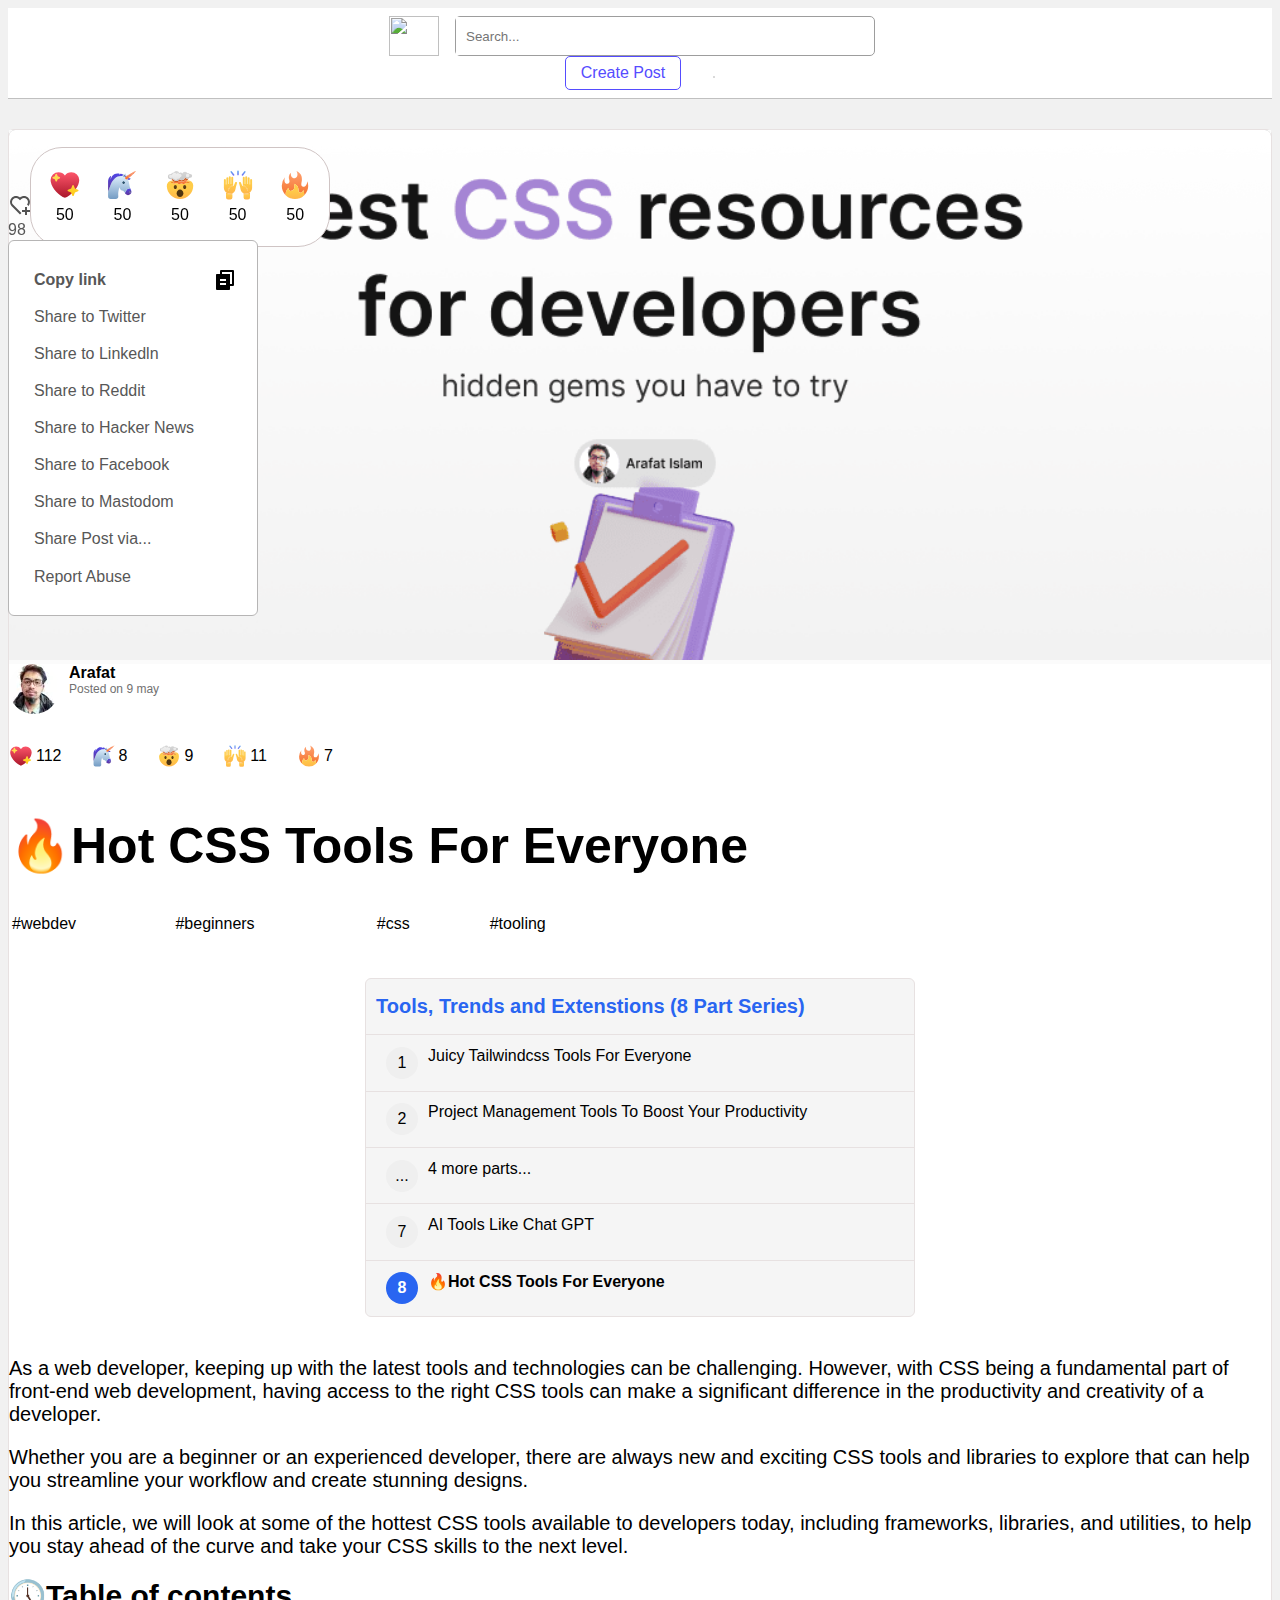
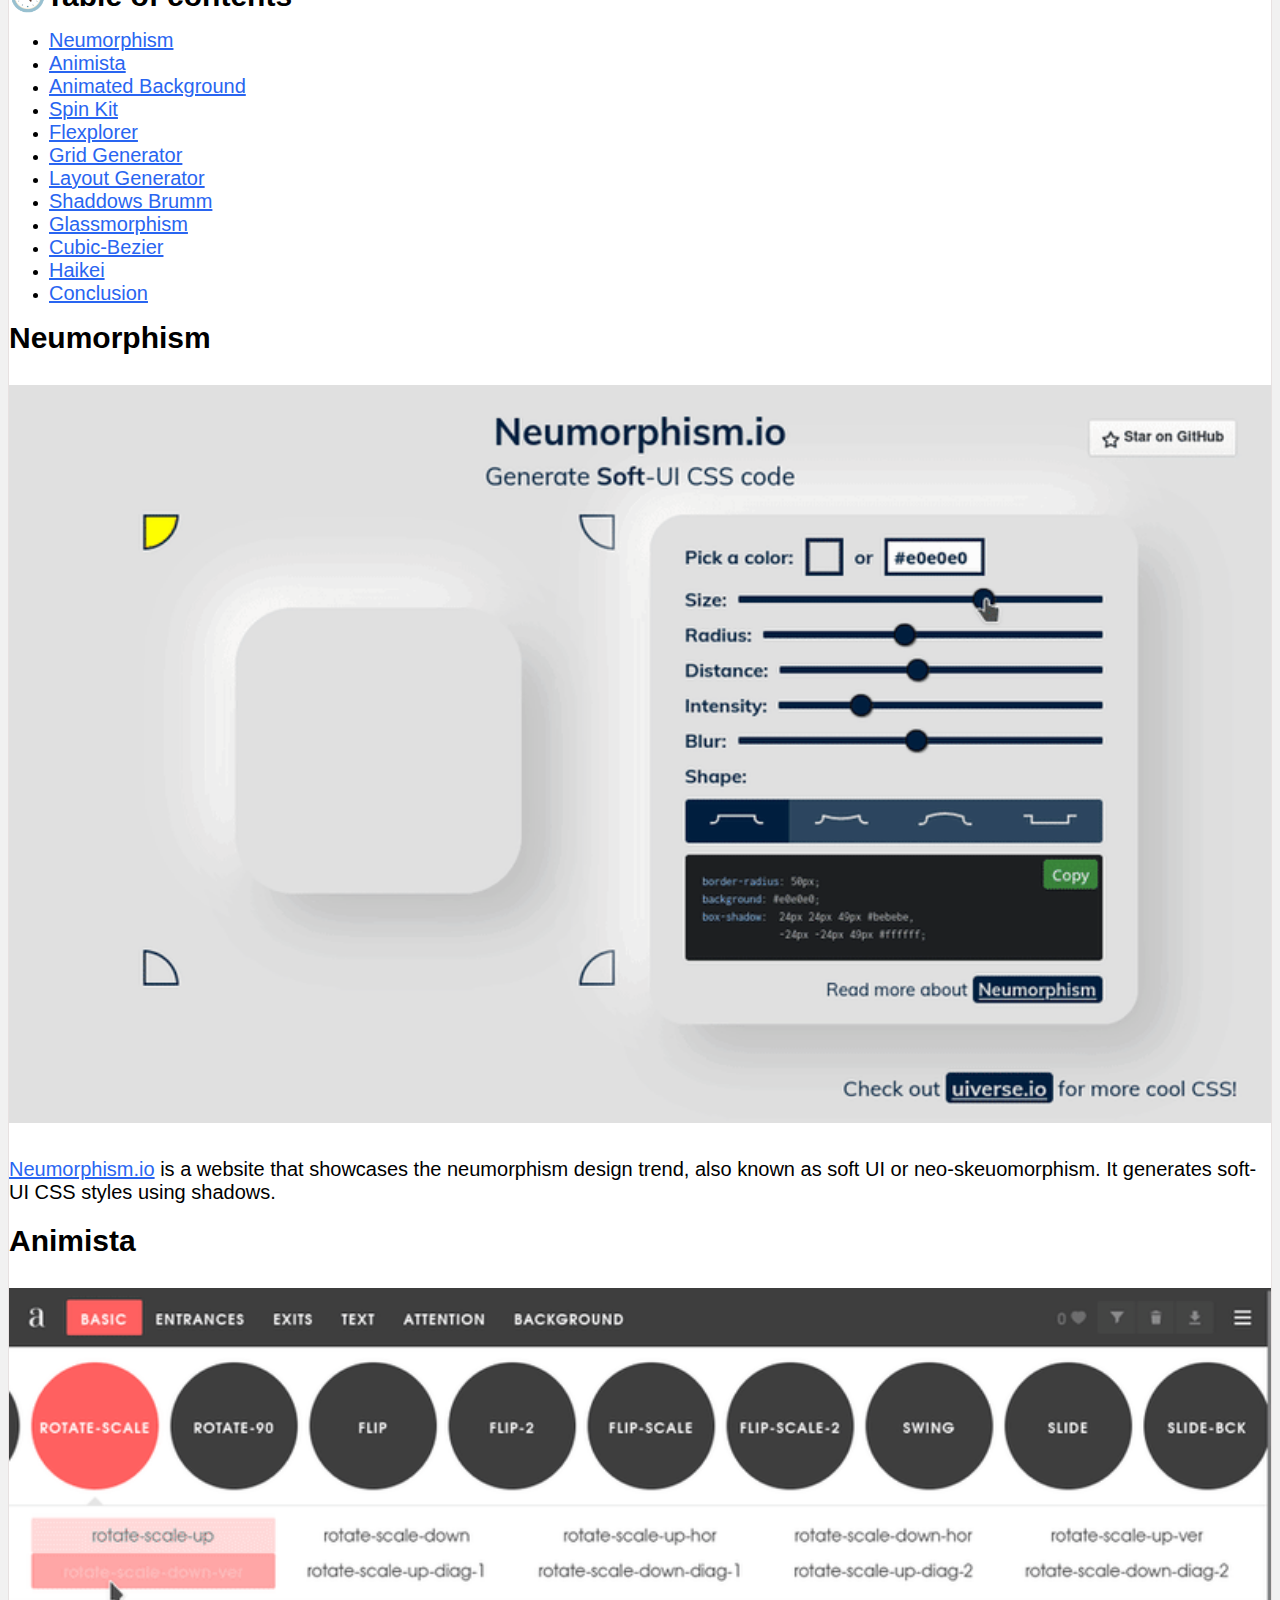
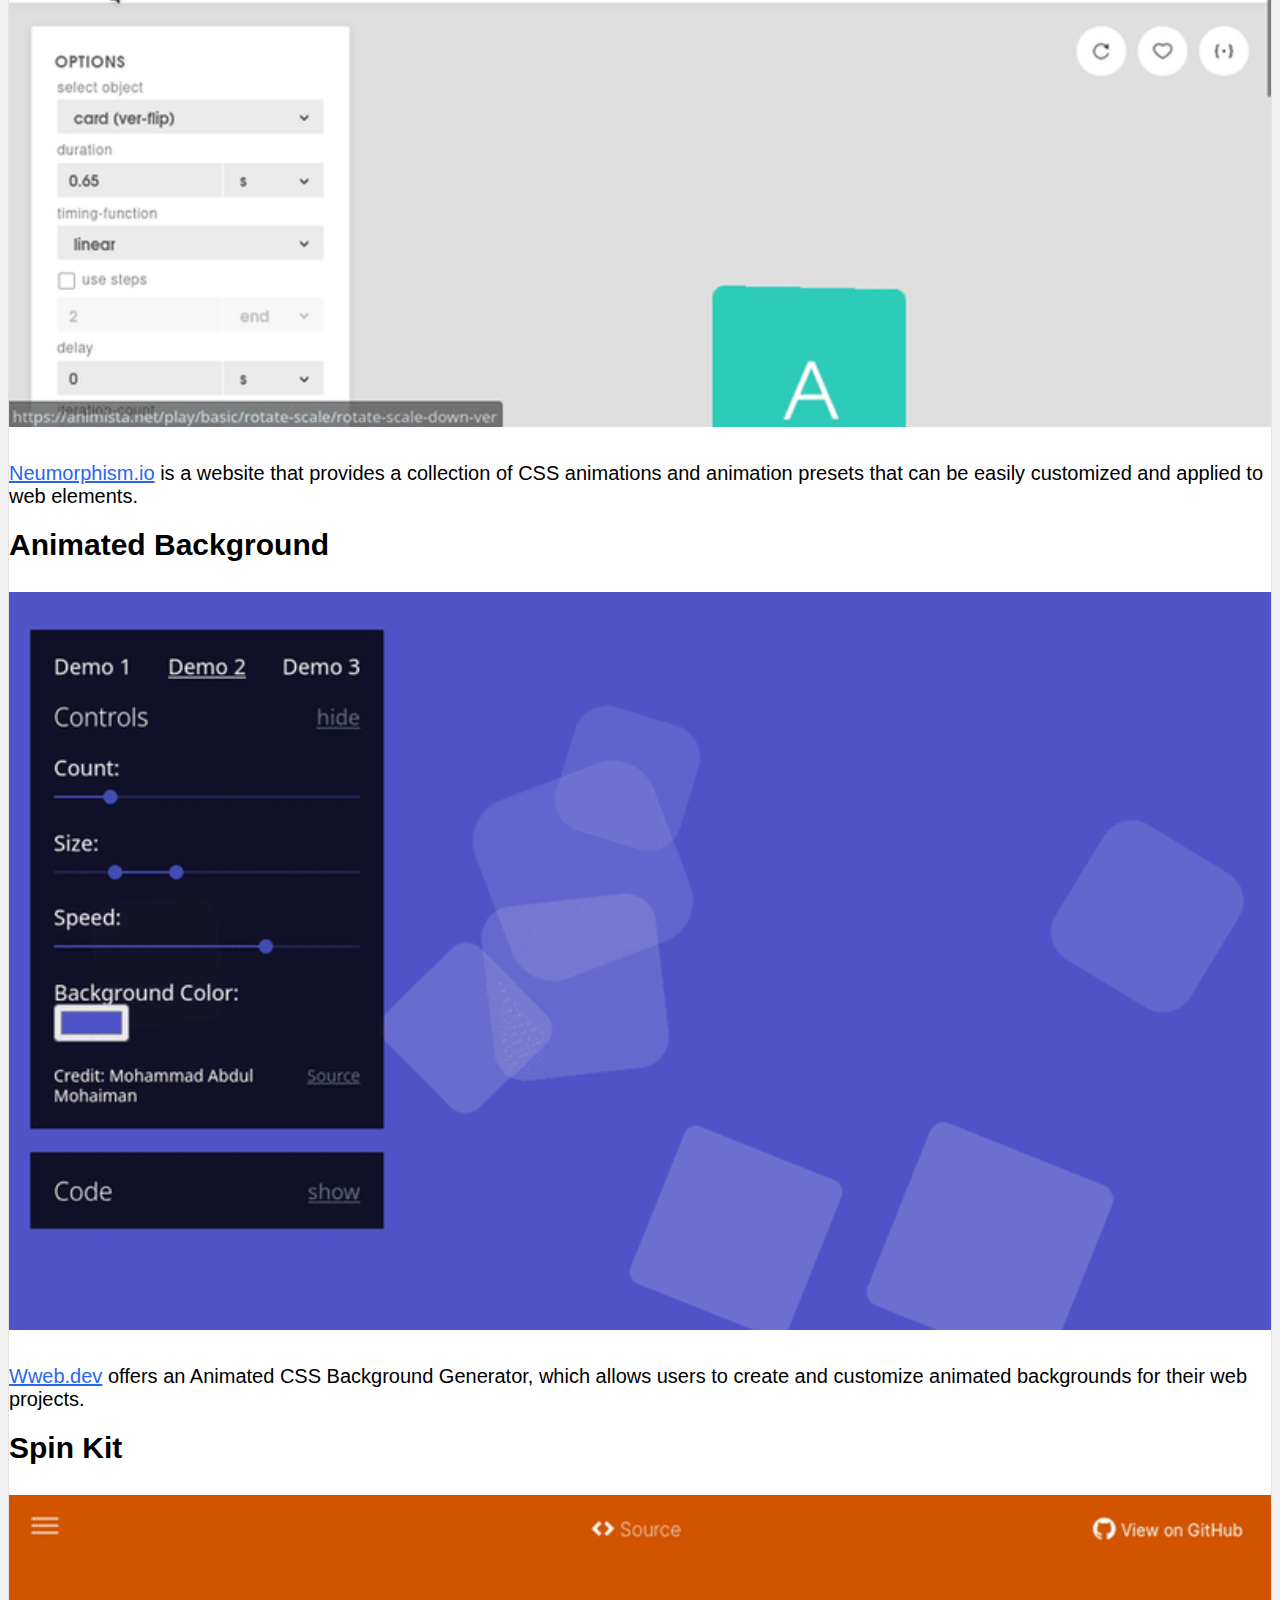
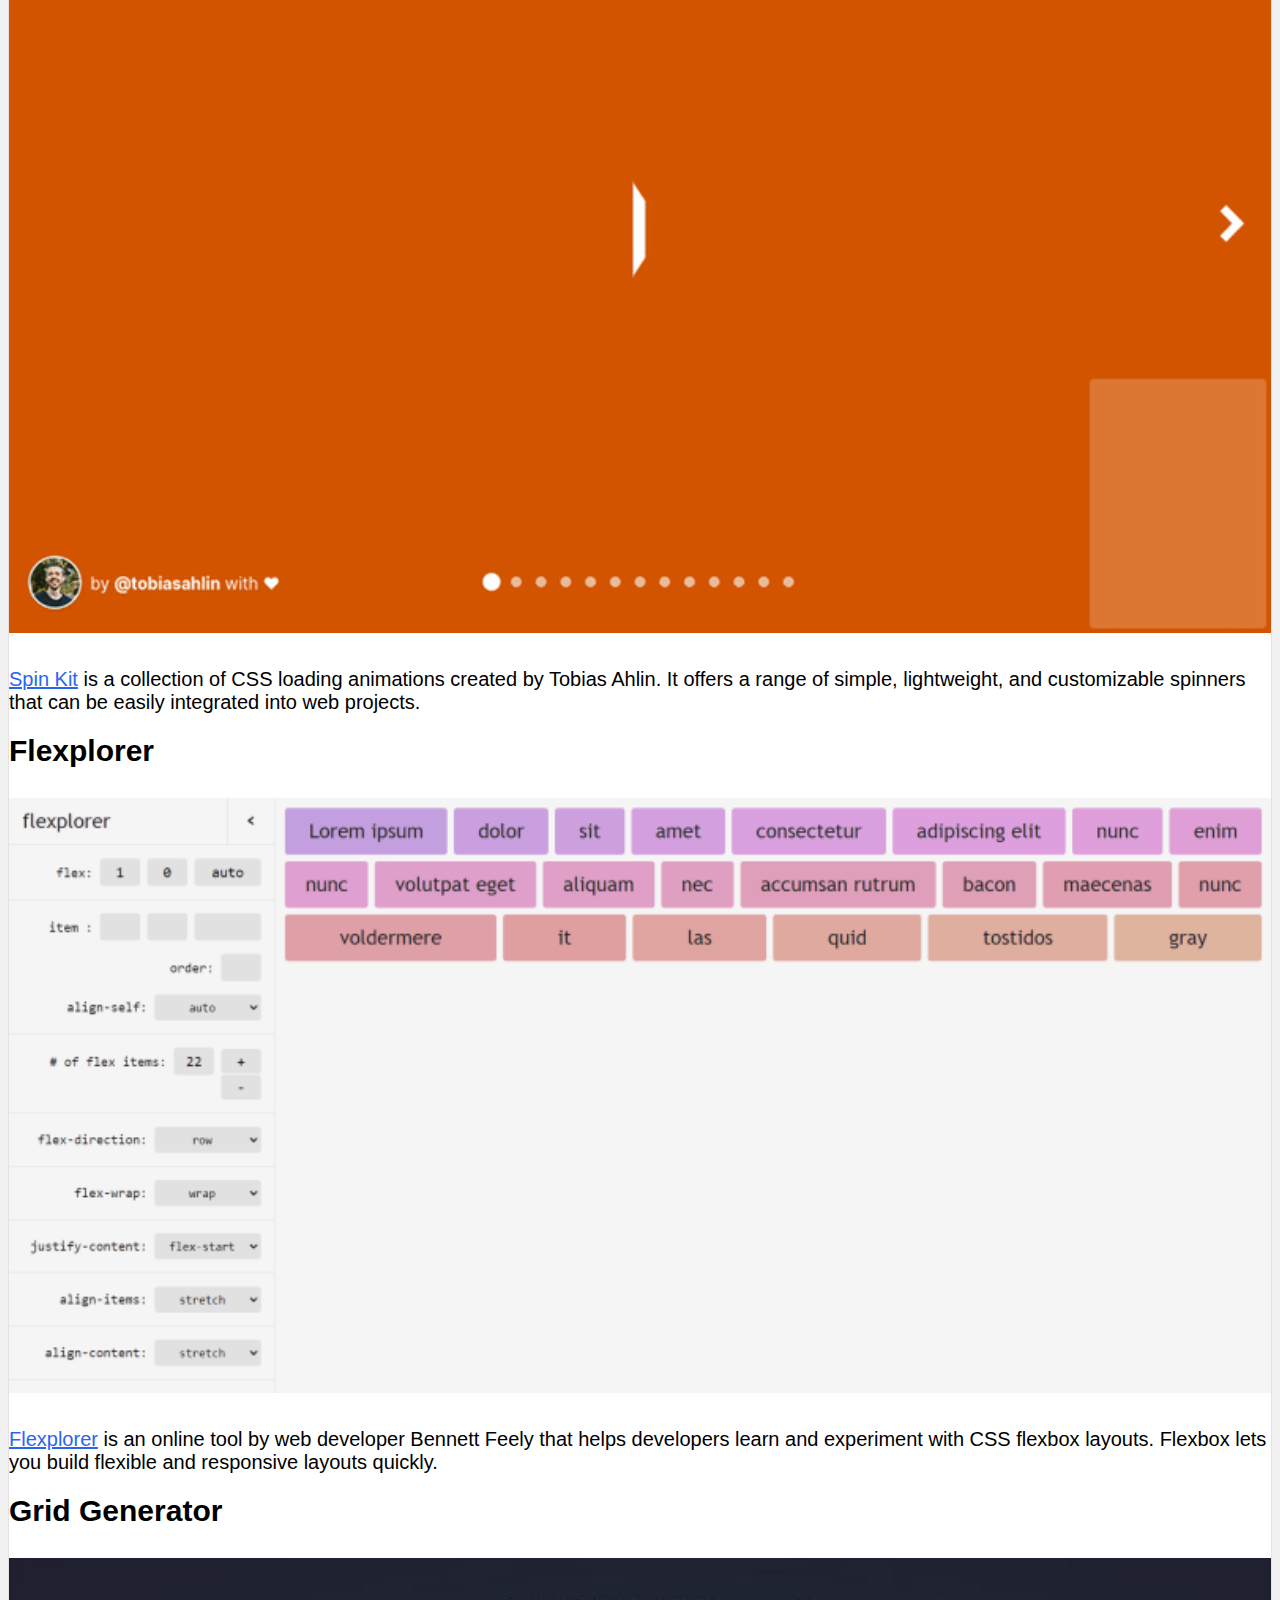
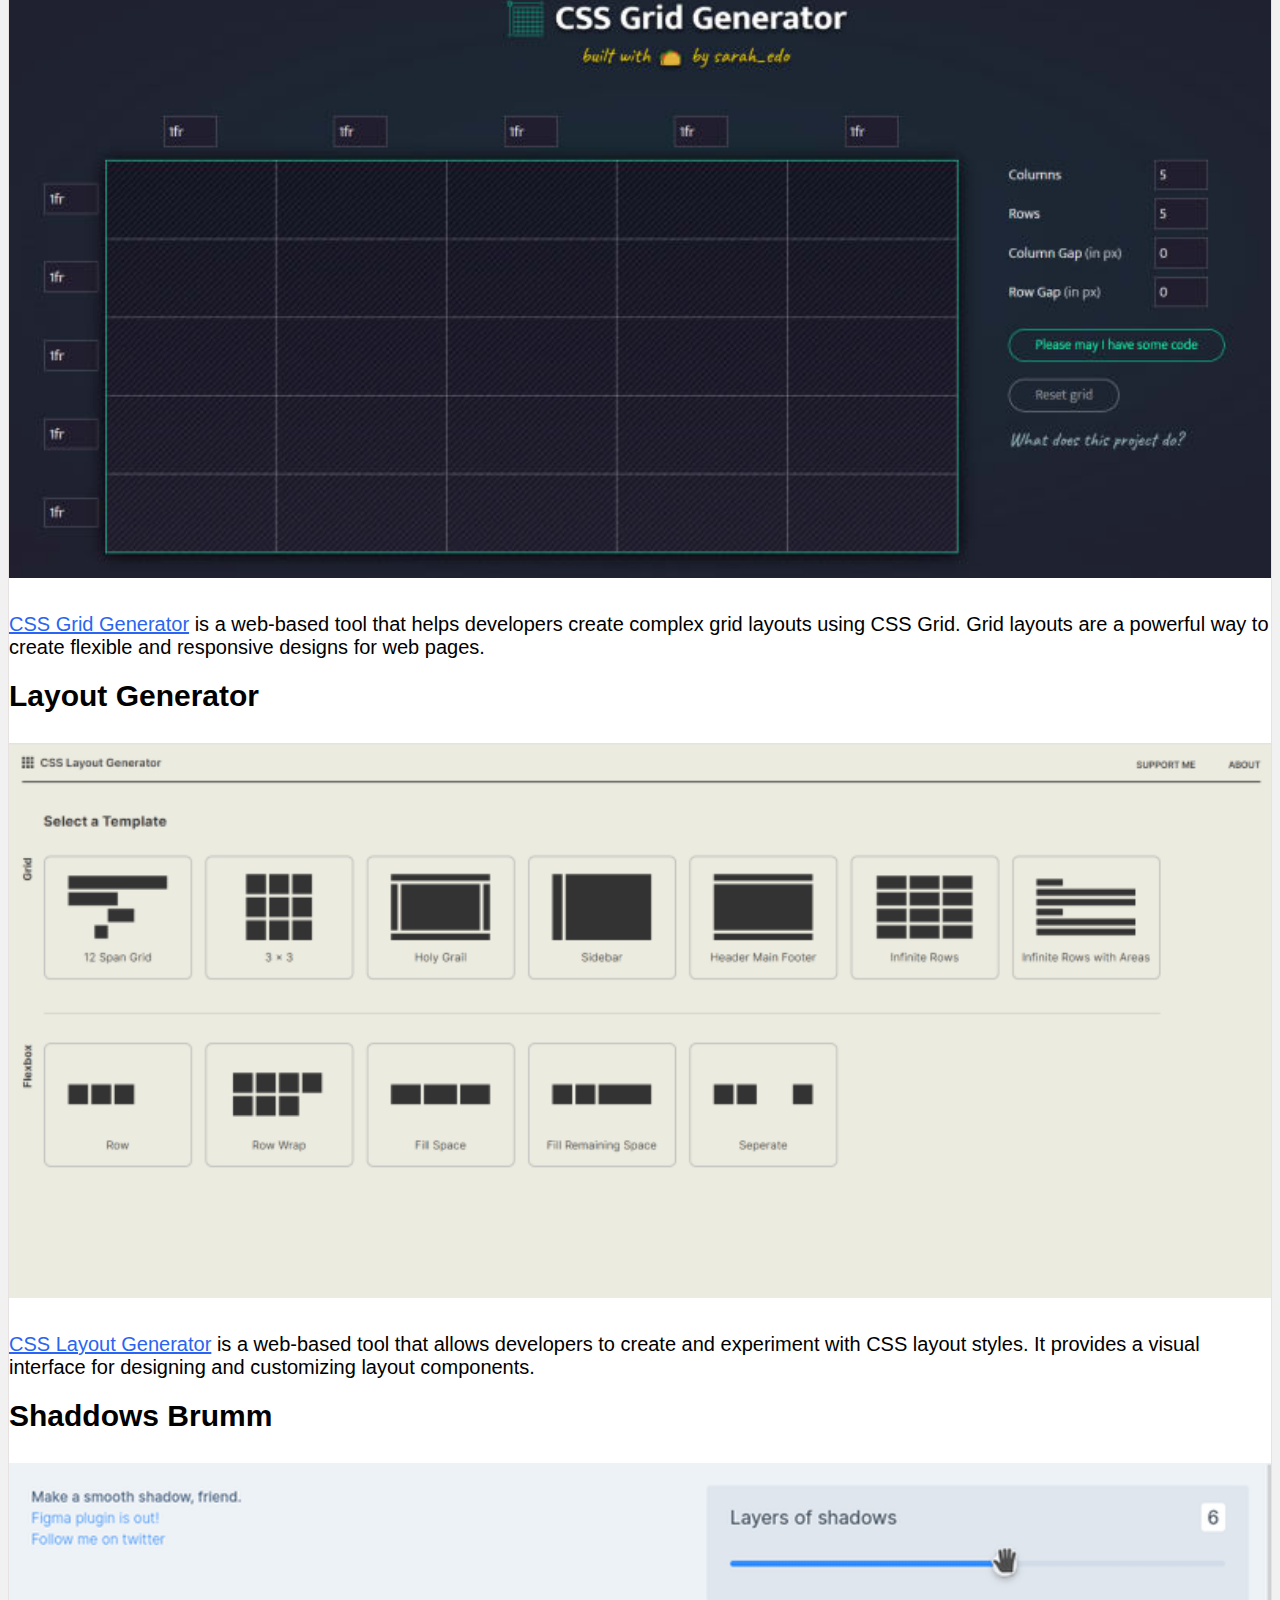
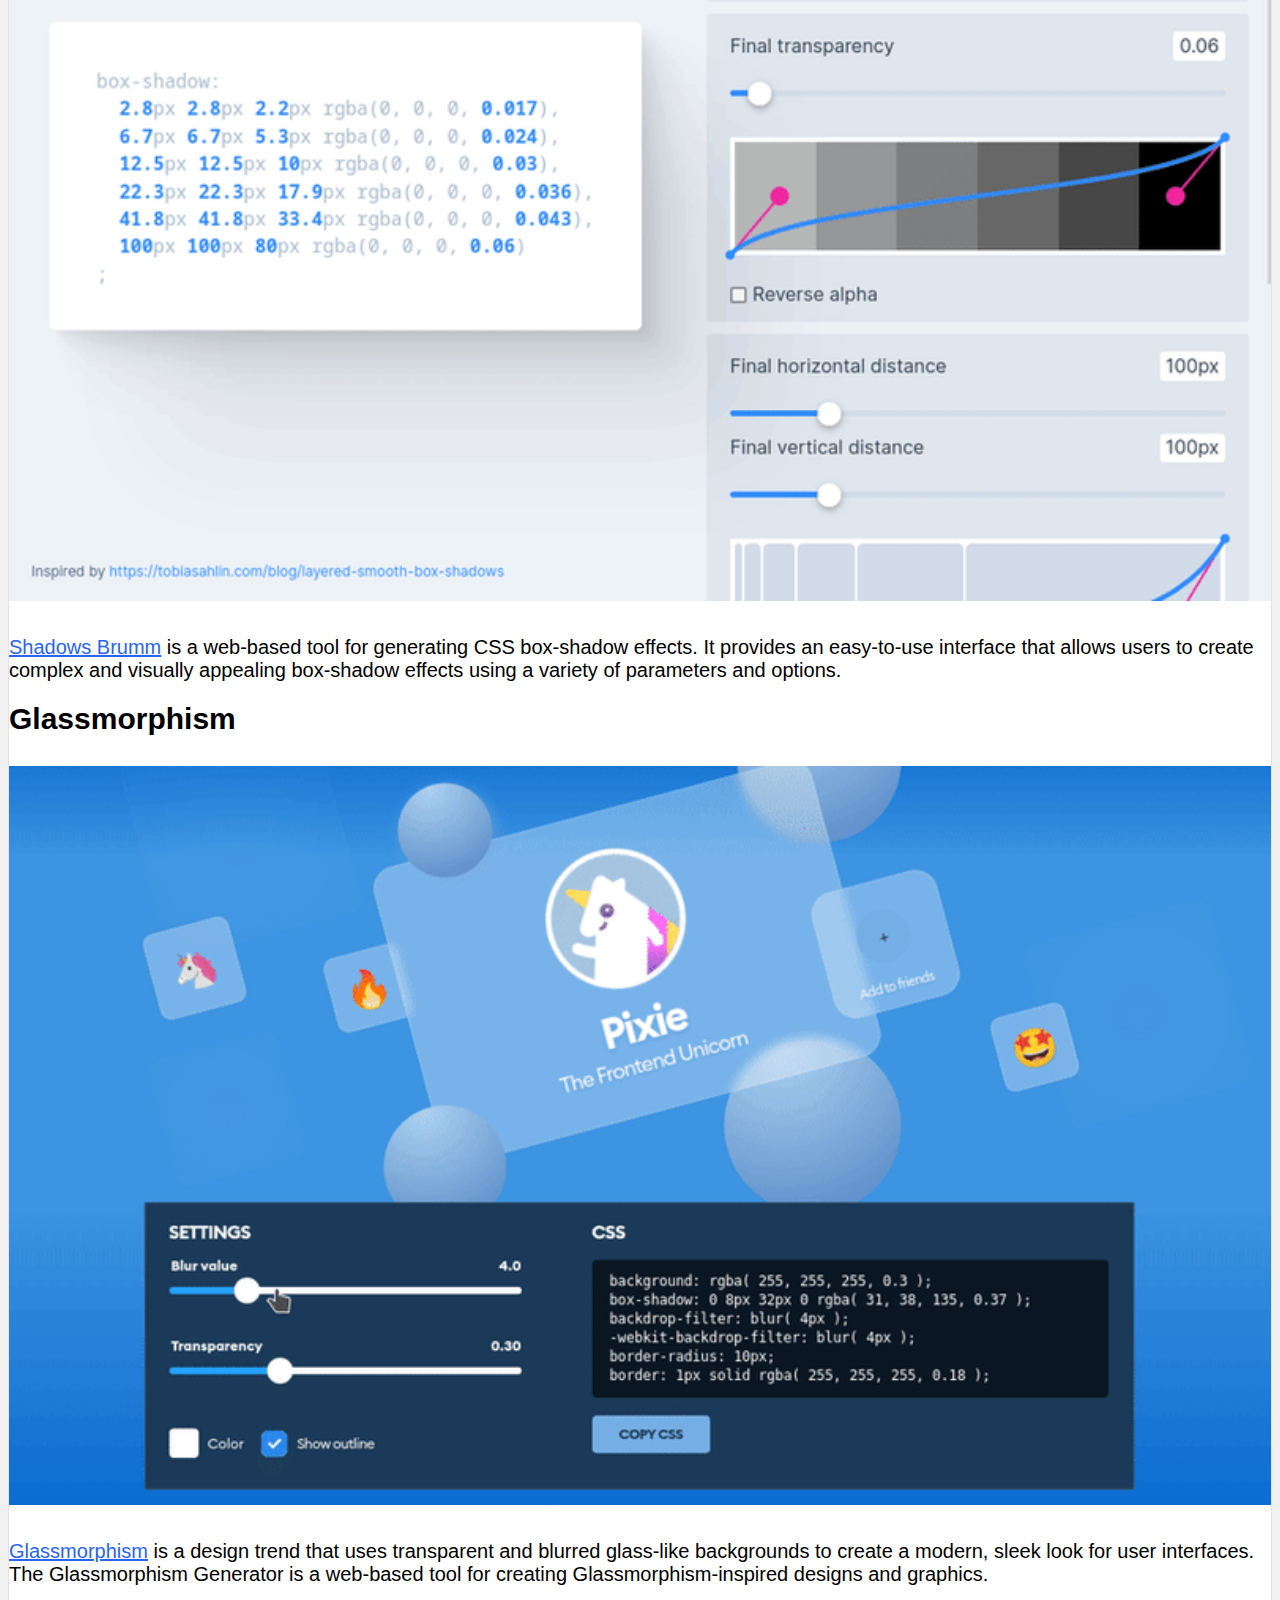
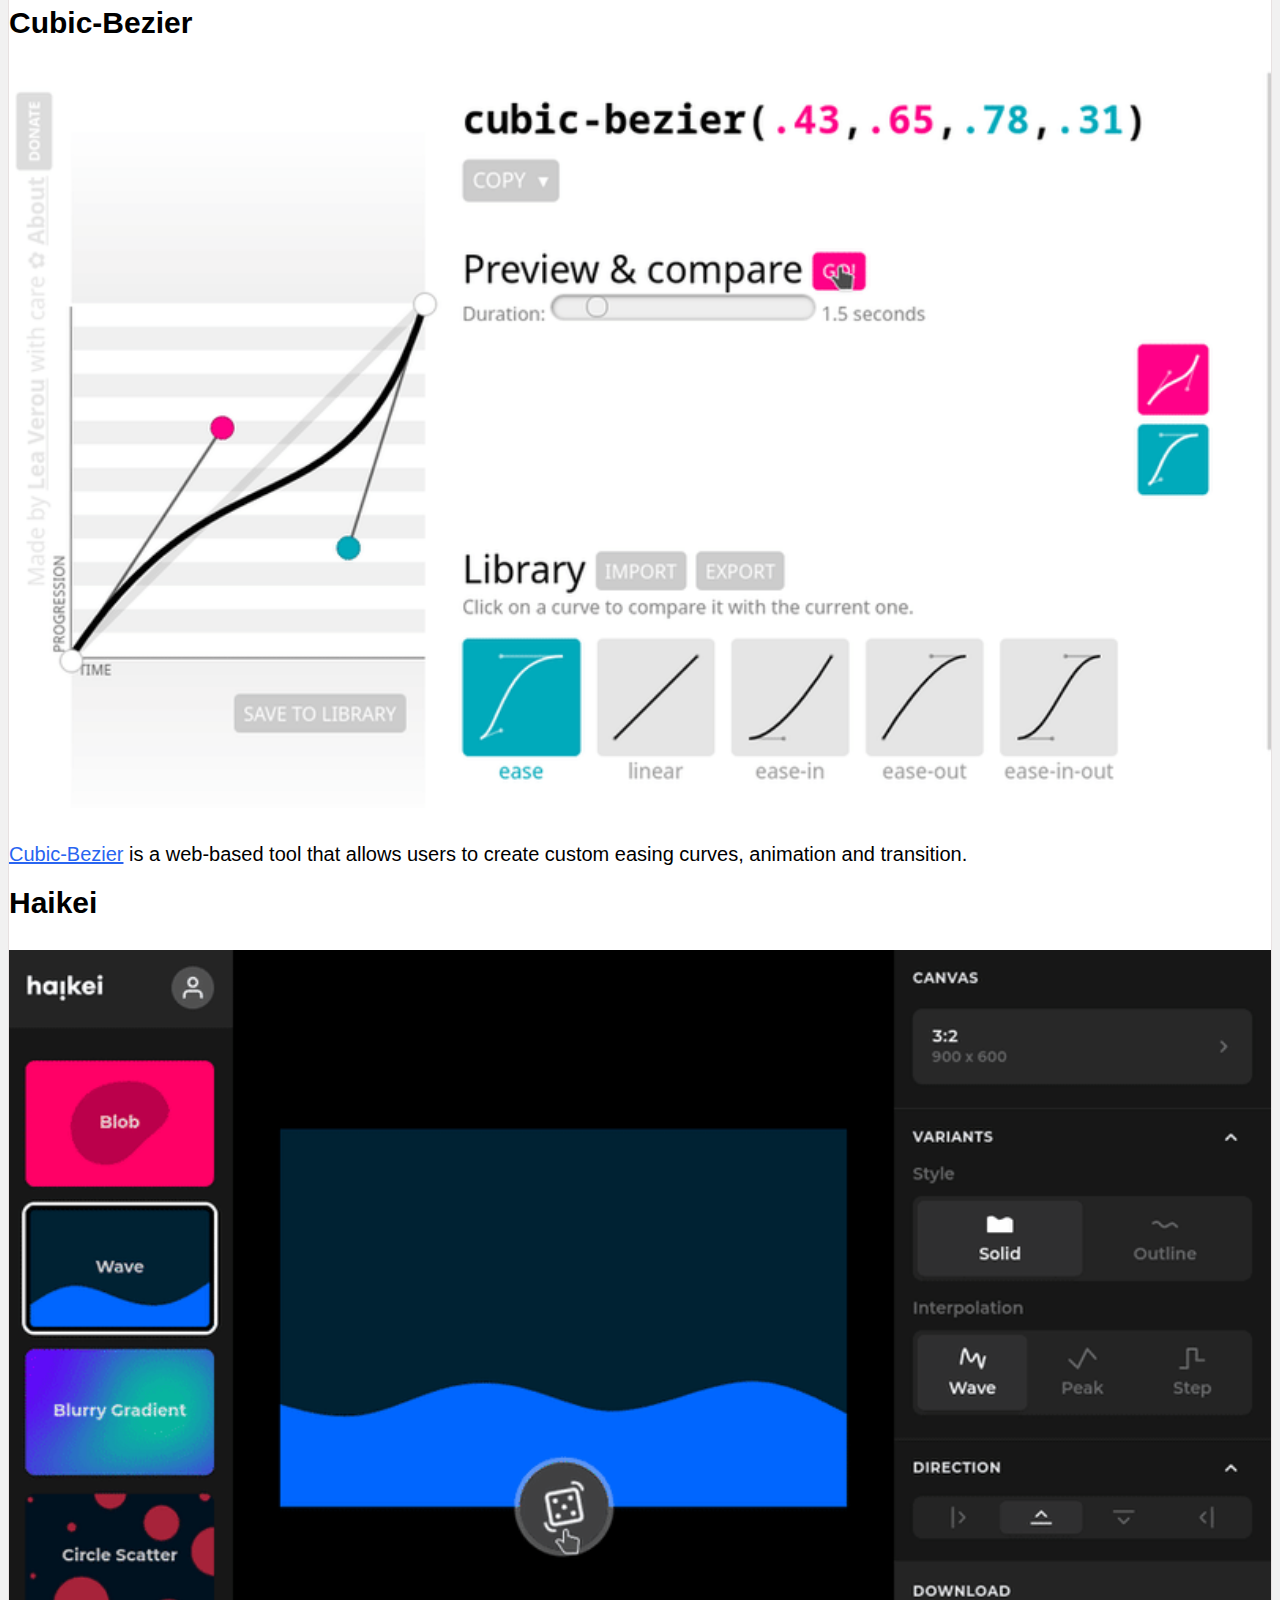
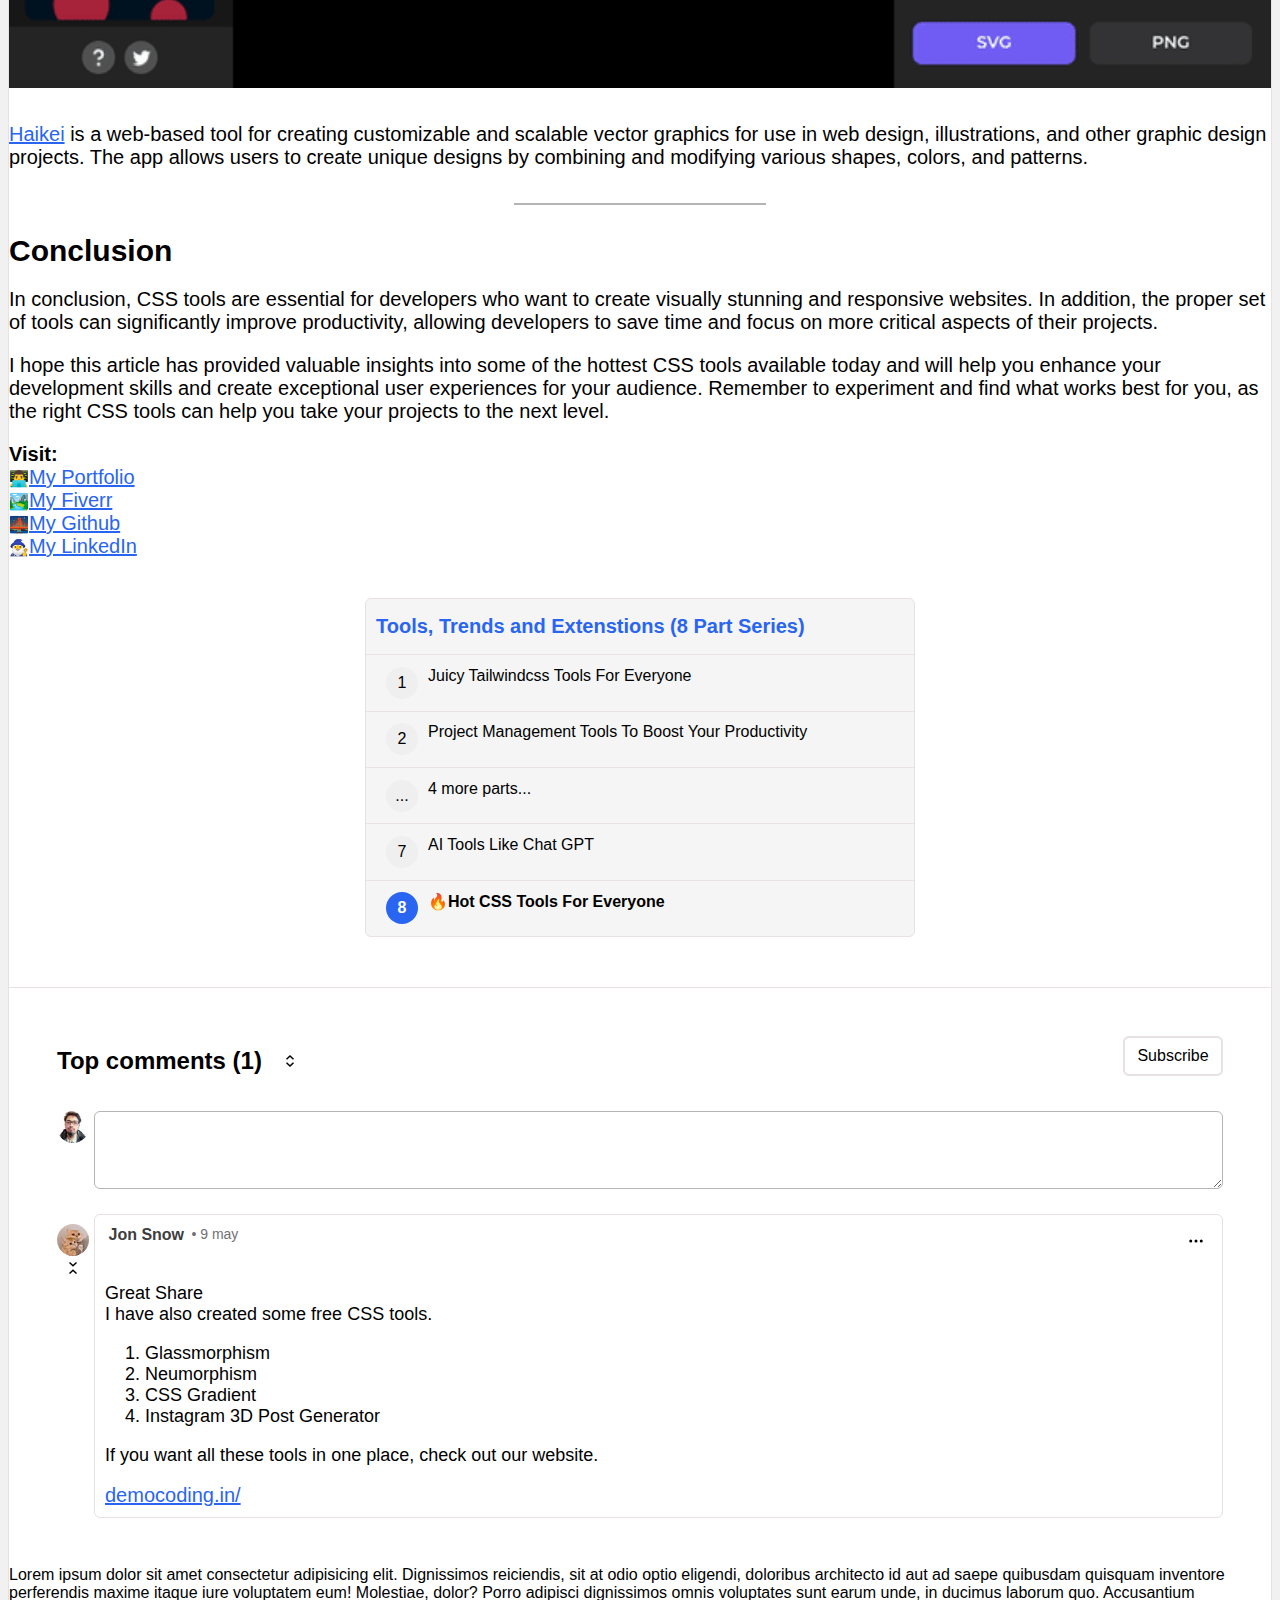
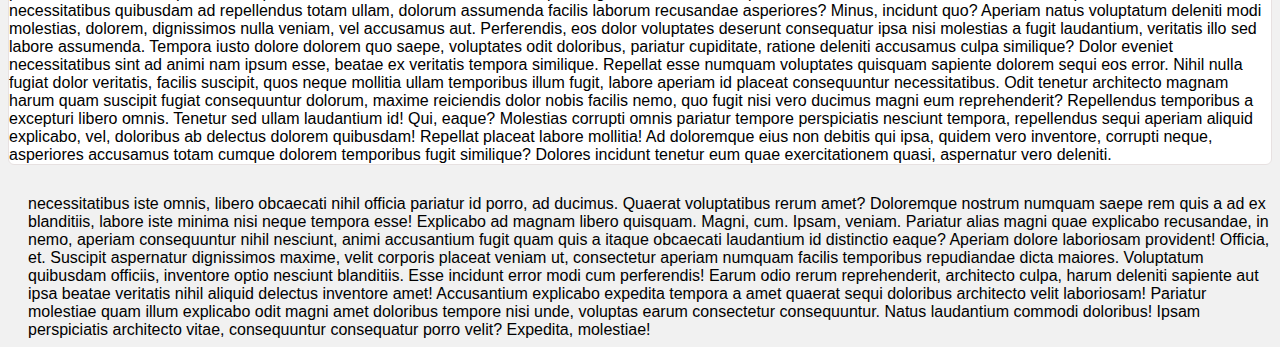
==== post.html @ 5f7a2ca7 "post.html finishing commments" ====
<!DOCTYPE html>
<html lang="en">
  <head>
    <meta charset="UTF-8" />
    <meta http-equiv="X-UA-Compatible" content="IE=edge" />
    <meta name="viewport" content="width=device-width, initial-scale=1.0" />
    <link
      href="https://cdn.jsdelivr.net/npm/bootstrap@5.3.0-alpha3/dist/css/bootstrap.min.css"
      rel="stylesheet"
      integrity="sha384-KK94CHFLLe+nY2dmCWGMq91rCGa5gtU4mk92HdvYe+M/SXH301p5ILy+dN9+nJOZ"
      crossorigin="anonymous"
    />
    <script
      src="https://cdn.jsdelivr.net/npm/bootstrap@5.3.0-alpha3/dist/js/bootstrap.bundle.min.js"
      integrity="sha384-ENjdO4Dr2bkBIFxQpeoTz1HIcje39Wm4jDKdf19U8gI4ddQ3GYNS7NTKfAdVQSZe"
      crossorigin="anonymous"
    ></script>
    <link rel="preconnect" href="https://fonts.googleapis.com" />
    <link rel="preconnect" href="https://fonts.gstatic.com" crossorigin />
    <link
      href="https://fonts.googleapis.com/css2?family=Fira+Sans:ital,wght@0,100;0,200;0,300;0,400;0,500;0,600;0,700;0,800;0,900;1,100;1,200;1,300;1,400;1,500;1,600;1,700;1,800;1,900&display=swap"
      rel="stylesheet"
    />
    <link rel="stylesheet" href="css/post.css" />
    <link rel="stylesheet" href="css/style.css" />
    <title>Document</title>
  </head>
  <body>
    <header class="header__container sticky-top">
      <nav class="header__container_nav container-xxl navbar">
        <div class="header__container_nav_search">
          <img
            class="header__container_nav_search_logo"
            src="https://dev-to-uploads.s3.amazonaws.com/uploads/logos/resized_logo_UQww2soKuUsjaOGNB38o.png"
            alt=""
          />
          <div class="header__container_nav_search_txt">
            <input
              class="header__container_nav_search_txt-input"
              type="text"
              placeholder="Search..."
            />
            <btn class="header__container_nav_search_txt-search" src="" alt=""
              ><i
                class="fa-sharp fa-regular fa-magnifying-glass search__desktop"
              ></i
            ></btn>
          </div>
        </div>
        <div class="header__container_nav_buttons">
          <a
            href=""
            class="header__container_nav_buttons-search link__search-mobile"
          >
            <i
              class="fa-sharp fa-regular fa-magnifying-glass search__mobile"
            ></i>
          </a>
          <a class="header__container_nav_buttons-create" href=""
            >Create Post</a
          >
          <a class="header__container_nav_buttons-bell" href="">
            <i class="fa-regular fa-bell"></i>
          </a>
          <a class="header__container_nav_buttons-user" href="">
            <img
              class="h_img"
              src="https://res.cloudinary.com/practicaldev/image/fetch/s--tWOd-1wA--/c_fill,f_auto,fl_progressive,h_90,q_auto,w_90/https://dev-to-uploads.s3.amazonaws.com/uploads/user/profile_image/1081152/a7d60e63-4604-4c7a-aa1b-3df6e55230dc.png"
              alt=""
            />
            <div class="userms"></div>
          </a>
        </div>
      </nav>
    </header>
    <div class="container-lg aside_left__container">
      <div class="row aside_left__container_row">
        <aside
          class="aside_left__container_row_aside-left col-12 col-sm-12 col-md-1 col-lg-1"
        >
          <div class="aside_left__container_row_aside-left_container">
            <div
              class="aside_left__container_row_aside-left_container_items reactions_hover"
              id="reaction_hover"
            >
              <span
                hidden
                class="aside_left__container_row_aside-left_container_items_tooltip"
                >Add reaction</span
              >
              <div
                hidden
                class="aside_left__container_row_aside-left_container_items_reactions"
              >
                <div class="reaction">
                  <span hidden class="reaction_tooltip">Like</span
                  ><img src="img/marin/reac_heart.svg" alt="" /><span>50</span>
                </div>
                <div class="reaction">
                  <span hidden class="reaction_tooltip">Unicorn</span
                  ><img src="img/marin/react_unicorn.svg" alt="" /><span
                    >50</span
                  >
                </div>
                <div class="reaction">
                  <span hidden class="reaction_tooltip">Exploding Head</span
                  ><img src="img/marin/react_explote.svg" alt="" /><span
                    >50</span
                  >
                </div>
                <div class="reaction">
                  <span hidden class="reaction_tooltip">Raised Hands</span
                  ><img src="img/marin/react_hands.svg" alt="" /><span>50</span>
                </div>
                <div class="reaction">
                  <span hidden class="reaction_tooltip">Fire</span
                  ><img src="img/marin/react_fire.svg" alt="" /><span>50</span>
                </div>
              </div>
              <a
                class="aside_left__container_row_aside-left_container_items_img"
                href=""
              >
                <svg
                  xmlns="http://www.w3.org/2000/svg"
                  width="24"
                  height="24"
                  viewBox="0 0 24 24"
                  fill="none"
                  role="img"
                  aria-hidden="true"
                  class="aside_left__container_row_aside-left_container_items_img_heart"
                >
                  <g clip-path="url(#clip0_988_3276)">
                    <path
                      d="M19 14V17H22V19H18.999L19 22H17L16.999 19H14V17H17V14H19ZM20.243 4.75698C22.505 7.02498 22.583 10.637 20.479 12.992L19.059 11.574C20.39 10.05 20.32 7.65998 18.827 6.16998C17.324 4.67098 14.907 4.60698 13.337 6.01698L12.002 7.21498L10.666 6.01798C9.09103 4.60598 6.67503 4.66798 5.17203 6.17198C3.68203 7.66198 3.60703 10.047 4.98003 11.623L13.412 20.069L12 21.485L3.52003 12.993C1.41603 10.637 1.49503 7.01898 3.75603 4.75698C6.02103 2.49298 9.64403 2.41698 12 4.52898C14.349 2.41998 17.979 2.48998 20.242 4.75698H20.243Z"
                      fill="#525252"
                    ></path>
                  </g>
                  <defs>
                    <clipPath id="clip0_988_3276">
                      <rect width="24" height="24" fill="white"></rect>
                    </clipPath>
                  </defs>
                </svg>
              </a>
              <a
                class="aside_left__container_row_aside-left_container_items_txt"
                href=""
                >98</a
              >
            </div>
            <div class="aside_left__container_row_aside-left_container_items">
              <span
                hidden
                class="aside_left__container_row_aside-left_container_items_tooltip"
                >Jump to comments</span
              >
              <a
                class="aside_left__container_row_aside-left_container_items_img"
                href=""
              >
                <svg
                  xmlns="http://www.w3.org/2000/svg"
                  width="24"
                  height="24"
                  viewBox="0 0 24 24"
                  role="img"
                  aria-hidden="true"
                  class="aside_left__container_row_aside-left_container_items_img_comment"
                >
                  <path
                    d="M10 3h4a8 8 0 010 16v3.5c-5-2-12-5-12-11.5a8 8 0 018-8zm2 14h2a6 6 0 000-12h-4a6 6 0 00-6 6c0 3.61 2.462 5.966 8 8.48V17z"
                  ></path>
                </svg>
              </a>
              <a
                class="aside_left__container_row_aside-left_container_items_txt"
                href=""
                >11</a
              >
            </div>
            <div class="aside_left__container_row_aside-left_container_items">
              <span
                hidden
                class="aside_left__container_row_aside-left_container_items_tooltip"
                >Save</span
              >
              <a
                class="aside_left__container_row_aside-left_container_items_img"
                href=""
              >
                <svg
                  xmlns="http://www.w3.org/2000/svg"
                  width="24"
                  height="24"
                  viewBox="0 0 24 24"
                  role="img"
                  aria-hidden="true"
                  class="aside_left__container_row_aside-left_container_items_img_save"
                >
                  <path
                    d="M5 2h14a1 1 0 011 1v19.143a.5.5 0 01-.766.424L12 18.03l-7.234 4.536A.5.5 0 014 22.143V3a1 1 0 011-1zm13 2H6v15.432l6-3.761 6 3.761V4z"
                  ></path>
                </svg>
              </a>
              <a
                class="aside_left__container_row_aside-left_container_items_txt"
                href=""
                >141</a
              >
            </div>
            <div class="aside_left__container_row_aside-left_container_items">
              <div
                hidden
                class="aside_left__container_row_aside-left_container_items_sub_menu_container"
              >
                <a class="copy" href=""
                  >Copy link
                  <svg
                    xmlns="http://www.w3.org/2000/svg"
                    width="24"
                    height="24"
                    viewBox="0 0 24 24"
                    id="article-copy-icon"
                    role="img"
                    aria-labelledby="al9ur453ik399atm9hr2xur9ljwlu95p"
                    aria-hidden="true"
                    class="crayons-icon mx-2 shrink-0"
                  >
                    <title id="al9ur453ik399atm9hr2xur9ljwlu95p">
                      Copy link
                    </title>
                    <path
                      d="M7 6V3a1 1 0 011-1h12a1 1 0 011 1v14a1 1 0 01-1 1h-3v3c0 .552-.45 1-1.007 1H4.007A1 1 0 013 21l.003-14c0-.552.45-1 1.007-1H7zm2 0h8v10h2V4H9v2zm-2 5v2h6v-2H7zm0 4v2h6v-2H7z"
                    ></path>
                  </svg>
                </a>
                <a href="">Share to Twitter</a>
                <a href="">Share to Linkedln</a>
                <a href="">Share to Reddit</a>
                <a href="">Share to Hacker News</a>
                <a href="">Share to Facebook</a>
                <a href="">Share to Mastodom</a>
                <a href="">Share Post via...</a>
                <a href="">Report Abuse</a>
              </div>
              <a
                class="aside_left__container_row_aside-left_container_items_img-thredots"
                href=""
              >
                <img src="./img/marin/threedocs.svg" alt="" />
              </a>
            </div>
          </div>
        </aside>
        <main
          class="p-0 contorno col-12 col-sm-12 col-md-8 col-lg-8 mid__container"
        >
          <div class="mid__container_banner_container">
            <img
              class="mid__container_banner_container_banner"
              src="./img/marin/banner.webp"
            />
          </div>
          <div class="mid__container_all">
            <div
              class="mid__container_all_title pe-sm-3 pt-sm-3 pe-sm3 ps-sm-3 pe-md-4 pt-md-4 ps-md-4 pe-xl-5 pt-xl-5 ps-xl-5"
            >
              <div class="mid__container_all_title_name">
                <img
                  class="mid__container_all_title_name_img"
                  src="./img/marin/bastoChica.webp"
                  alt=""
                />
                <div class="mid__container_all_title_name_data">
                  <span class="mid__container_all_title_name_data_name"
                    >Arafat</span
                  >
                  <span class="mid__container_all_title_name_data_date"
                    >Posted on 9 may</span
                  >
                </div>
              </div>
              <div class="mid__container_all_reacts">
                <div class="mid__container_all_reacts_cont">
                  <img src="./img/marin/reac_heart.svg" alt="" /><span
                    >112</span
                  >
                </div>
                <div class="mid__container_all_reacts_cont">
                  <img src="./img/marin/react_unicorn.svg" alt="" /><span
                    >8</span
                  >
                </div>
                <div class="mid__container_all_reacts_cont">
                  <img src="./img/marin/react_explote.svg" alt="" /><span
                    >9</span
                  >
                </div>
                <div class="mid__container_all_reacts_cont">
                  <img src="./img/marin/react_hands.svg" alt="" /><span
                    >11</span
                  >
                </div>
                <div class="mid__container_all_reacts_cont">
                  <img src="./img/marin/react_fire.svg" alt="" /><span>7</span>
                </div>
              </div>
              <div class="mid__container_all_h1">
                <h1 id="H1_title">🔥Hot CSS Tools For Everyone</h1>
              </div>
              <div class="mid__container_all_hash">
                <a
                  href=""
                  class="mid__container_all_hash_items_purple box_size"
                >
                  <span class="mid__container_all_hash_items_purple_ha">#</span
                  ><span>webdev</span>
                </a>
                <a
                  href=""
                  class="mid__container_all_hash_items_drak_green box_size"
                >
                  <span class="mid__container_all_hash_items_drak_green_ha"
                    >#</span
                  ><span>beginners</span>
                </a>
                <a href="" class="mid__container_all_hash_items_blue box_size">
                  <span class="mid__container_all_hash_items_blue_ha">#</span
                  ><span>css</span>
                </a>
                <a href="" class="mid__container_all_hash_items_green box_size">
                  <span class="mid__container_all_hash_items_green_ha">#</span
                  ><span>tooling</span>
                </a>
              </div>
              <div class="mid__container_all_tools">
                <div class="mid__container_all_tools_cont">
                  <div class="first mid__container_all_tools_cont_part">
                    <div class=" mid__container_all_tools_cont_part_inside " >
                      <span>Tools, Trends and Extenstions (8 Part Series)</span>
                    </div>
                  </div>
                  <div class="mid__container_all_tools_cont_part">
                    <div class="mid__container_all_tools_cont_part_inside">
                      <span class="mid__container_all_tools_cont_part_inside_number"><span>1</span></span>
                      <span>Juicy Tailwindcss Tools For Everyone</span>
                    </div>
                  </div>
                  <div class="mid__container_all_tools_cont_part">
                    <div class="mid__container_all_tools_cont_part_inside">
                      <span class="mid__container_all_tools_cont_part_inside_number"><span>2</span></span>
                      <span
                        >Project Management Tools To Boost Your
                        Productivity</span
                      >
                    </div>
                  </div>
                  <div class="mid__container_all_tools_cont_part">
                    <div class="mid__container_all_tools_cont_part_inside">
                      <span class="mid__container_all_tools_cont_part_inside_number"><span>...</span></span>
                      <span
                        >4 more parts...</span
                      >
                    </div>
                  </div>
                  <div class="mid__container_all_tools_cont_part">
                    <div class="mid__container_all_tools_cont_part_inside">
                      <span class="mid__container_all_tools_cont_part_inside_number"><span>7</span></span>
                      <span
                        >AI Tools Like Chat GPT</span
                      >
                    </div>
                  </div>
                  <div class="mid__container_all_tools_cont_part last">
                    <div class="mid__container_all_tools_cont_part_inside">
                      <span class="mid__container_all_tools_cont_part_inside_number mid__container_all_tools_cont_part_inside_number_last" ><span>8</span></span>
                      <span
                        >🔥Hot CSS Tools For Everyone</span
                      >
                    </div>
                  </div>
                </div>
              </div>
              <div class="mid__container_all_description">
                    <p>As a web developer, keeping up with the latest tools and technologies can be challenging. However, with CSS being a fundamental part of front-end web development, having access to the right CSS tools can make a significant difference in the productivity and creativity of a developer.</p>
                    <p>Whether you are a beginner or an experienced developer, there are always new and exciting CSS tools and libraries to explore that can help you streamline your workflow and create stunning designs.</p>
                    <p>In this article, we will look at some of the hottest CSS tools available to developers today, including frameworks, libraries, and utilities, to help you stay ahead of the curve and take your CSS skills to the next level.</p>
              </div>
              <div class="mid__container_all_table_of_content">
                <span class="mid__container_all_table_of_content_title">🕔Table of contents</span>
                <ul class="mid__container_all_table_of_content_title_ul">
                    <li><a href="">Neumorphism</a></li>
                    <li><a href="">Animista</a></li>
                    <li><a href="">Animated Background</a></li>
                    <li><a href="">Spin Kit</a></li>
                    <li><a href="">Flexplorer</a></li>
                    <li><a href="">Grid Generator</a></li>
                    <li><a href="">Layout Generator</a></li>
                    <li><a href="">Shaddows Brumm</a></li>
                    <li><a href="">Glassmorphism</a></li>
                    <li><a href="">Cubic-Bezier</a></li>
                    <li><a href="">Haikei</a></li>
                    <li><a href="">Conclusion</a></li>
                </ul>
              </div>
              <div class="mid__container_all_topics">
                <span class="mid__container_all_topics_title">Neumorphism</span>
                <img class="mid__container_all_topics_title_img" src="./img/marin/Neumorphism.gif" alt="">
                <p class="mid__container_all_topics_paragraph">
                <a class="mid__container_all_topics_paragraph_link" href="">Neumorphism.io</a> is a website that showcases the neumorphism design trend, also known as soft UI or neo-skeuomorphism. It generates soft-UI CSS styles using shadows.
                </p>
              </div>
              <div class="mid__container_all_topics">
                <span class="mid__container_all_topics_title">Animista</span>
                <img class="mid__container_all_topics_title_img" src="./img/marin/Animista.gif" alt="">
                <p class="mid__container_all_topics_paragraph">
                <a class="mid__container_all_topics_paragraph_link" href="">Neumorphism.io</a> is a website that provides a collection of CSS animations and animation presets that can be easily customized and applied to web elements.
                </p>
              </div>
              <div class="mid__container_all_topics">
                <span class="mid__container_all_topics_title">Animated Background</span>
                <img class="mid__container_all_topics_title_img" src="./img/marin/Animated_Background.gif" alt="">
                <p class="mid__container_all_topics_paragraph">
                <a class="mid__container_all_topics_paragraph_link" href="">Wweb.dev</a> offers an Animated CSS Background Generator, which allows users to create and customize animated backgrounds for their web projects.
                </p>
              </div>
              <div class="mid__container_all_topics">
                <span class="mid__container_all_topics_title">Spin Kit</span>
                <img class="mid__container_all_topics_title_img" src="./img/marin/Spin_Kit.gif" alt="">
                <p class="mid__container_all_topics_paragraph">
                <a class="mid__container_all_topics_paragraph_link" href="">Spin Kit</a> is a collection of CSS loading animations created by Tobias Ahlin. It offers a range of simple, lightweight, and customizable spinners that can be easily integrated into web projects.
                </p>
              </div>
              <div class="mid__container_all_topics">
                <span class="mid__container_all_topics_title">Flexplorer</span>
                <img class="mid__container_all_topics_title_img" src="./img/marin/Flexplorer.png" alt="">
                <p class="mid__container_all_topics_paragraph">
                <a class="mid__container_all_topics_paragraph_link" href="">Flexplorer</a> is an online tool by web developer Bennett Feely that helps developers learn and experiment with CSS flexbox layouts. Flexbox lets you build flexible and responsive layouts quickly.
                </p>
              </div>
              <div class="mid__container_all_topics">
                <span class="mid__container_all_topics_title">Grid Generator</span>
                <img class="mid__container_all_topics_title_img" src="./img/marin/Grid_Generator.jfif" alt="">
                <p class="mid__container_all_topics_paragraph">
                <a class="mid__container_all_topics_paragraph_link" href="">CSS Grid Generator</a> is a web-based tool that helps developers create complex grid layouts using CSS Grid. Grid layouts are a powerful way to create flexible and responsive designs for web pages.
                </p>
              </div>
              <div class="mid__container_all_topics">
                <span class="mid__container_all_topics_title">Layout Generator</span>
                <img class="mid__container_all_topics_title_img" src="./img/marin/Layout_Generator.png" alt="">
                <p class="mid__container_all_topics_paragraph">
                <a class="mid__container_all_topics_paragraph_link" href="">CSS Layout Generator</a> is a web-based tool that allows developers to create and experiment with CSS layout styles. It provides a visual interface for designing and customizing layout components.
                </p>
              </div>
              <div class="mid__container_all_topics">
                <span class="mid__container_all_topics_title">Shaddows Brumm</span>
                <img class="mid__container_all_topics_title_img" src="./img/marin/Shaddows_Brumm.gif" alt="">
                <p class="mid__container_all_topics_paragraph">
                <a class="mid__container_all_topics_paragraph_link" href="">Shadows Brumm</a> is a web-based tool for generating CSS box-shadow effects. It provides an easy-to-use interface that allows users to create complex and visually appealing box-shadow effects using a variety of parameters and options.
                </p>
              </div>
              <div class="mid__container_all_topics">
                <span class="mid__container_all_topics_title">Glassmorphism</span>
                <img class="mid__container_all_topics_title_img" src="./img/marin/Glassmorphism.gif" alt="">
                <p class="mid__container_all_topics_paragraph">
                <a class="mid__container_all_topics_paragraph_link" href="">Glassmorphism</a> is a design trend that uses transparent and blurred glass-like backgrounds to create a modern, sleek look for user interfaces. The Glassmorphism Generator is a web-based tool for creating Glassmorphism-inspired designs and graphics.
                </p>
              </div>
              <div class="mid__container_all_topics">
                <span class="mid__container_all_topics_title">Cubic-Bezier</span>
                <img class="mid__container_all_topics_title_img" src="./img/marin/Cubic-Bezier.gif" alt="">
                <p class="mid__container_all_topics_paragraph">
                <a class="mid__container_all_topics_paragraph_link" href="">Cubic-Bezier</a> is a web-based tool that allows users to create custom easing curves, animation and transition.
                </p>
              </div>
              <div class="mid__container_all_topics">
                <span class="mid__container_all_topics_title">Haikei</span>
                <img class="mid__container_all_topics_title_img" src="./img/marin/Haikei.gif" alt="">
                <p class="mid__container_all_topics_paragraph">
                <a class="mid__container_all_topics_paragraph_link" href="">Haikei</a> is a web-based tool for creating customizable and scalable vector graphics for use in web design, illustrations, and other graphic design projects. The app allows users to create unique designs by combining and modifying various shapes, colors, and patterns.
                </p>
              </div>
              <div class="mid__container_all_divisor">
                <hr class="mid__container_all_divisor_bar"/>
              </div>
              <div class="mid__container_all_conclution">
                <span class="mid__container_all_conclution_title">Conclusion</span>
                <p class="mid__container_all_conclution_para">In conclusion, CSS tools are essential for developers who want to create visually stunning and responsive websites. In addition, the proper set of tools can significantly improve productivity, allowing developers to save time and focus on more critical aspects of their projects.</p>
                <p class="mid__container_all_conclution_para">I hope this article has provided valuable insights into some of the hottest CSS tools available today and will help you enhance your development skills and create exceptional user experiences for your audience. Remember to experiment and find what works best for you, as the right CSS tools can help you take your projects to the next level.</p>
            </div>
            <div class="mid__container_all_visit">
                <span class="mid__container_all_visit_title">Visit:</span>
                <div>👨‍💻<a href="">My Portfolio</a></div>
                <div>🏞️<a href="">My Fiverr</a></div>
                <div>🌉<a href="">My Github</a></div>
                <div>🧙‍♂️<a href="">My LinkedIn</a></div>
                
            </div>
            <div class="mid__container_all_tools">
                <div class="mid__container_all_tools_cont">
                  <div class="first mid__container_all_tools_cont_part">
                    <div class=" mid__container_all_tools_cont_part_inside " >
                      <span>Tools, Trends and Extenstions (8 Part Series)</span>
                    </div>
                  </div>
                  <div class="mid__container_all_tools_cont_part">
                    <div class="mid__container_all_tools_cont_part_inside">
                      <span class="mid__container_all_tools_cont_part_inside_number"><span>1</span></span>
                      <span>Juicy Tailwindcss Tools For Everyone</span>
                    </div>
                  </div>
                  <div class="mid__container_all_tools_cont_part">
                    <div class="mid__container_all_tools_cont_part_inside">
                      <span class="mid__container_all_tools_cont_part_inside_number"><span>2</span></span>
                      <span
                        >Project Management Tools To Boost Your
                        Productivity</span
                      >
                    </div>
                  </div>
                  <div class="mid__container_all_tools_cont_part">
                    <div class="mid__container_all_tools_cont_part_inside">
                      <span class="mid__container_all_tools_cont_part_inside_number"><span>...</span></span>
                      <span
                        >4 more parts...</span
                      >
                    </div>
                  </div>
                  <div class="mid__container_all_tools_cont_part">
                    <div class="mid__container_all_tools_cont_part_inside">
                      <span class="mid__container_all_tools_cont_part_inside_number"><span>7</span></span>
                      <span
                        >AI Tools Like Chat GPT</span
                      >
                    </div>
                  </div>
                  <div class="mid__container_all_tools_cont_part last">
                    <div class="mid__container_all_tools_cont_part_inside">
                      <span class="mid__container_all_tools_cont_part_inside_number mid__container_all_tools_cont_part_inside_number_last" ><span>8</span></span>
                      <span
                        >🔥Hot CSS Tools For Everyone</span
                      >
                    </div>
                  </div>
                </div>
              </div>


            </div>
          </div>
          <div class="mid__container_comments">
            <div class="mid__container_comments_container">
                <div class="mid__container_comments_container_header">
                    <div class="mid__container_comments_container_header_top">
                        <span class="mid__container_comments_container_header_top_text">Top comments (1)</span>
                        <div class="mid__container_comments_container_header_top_img">
                            <svg xmlns="http://www.w3.org/2000/svg" width="24" height="24" viewBox="0 0 24 24" aria-hidden="true" class="mt-2"><title>Crown</title>
                                <path d="M12 18l-4-3.771 1-.943 3 2.829 3-2.829 1 .943L12 18zm0-10.115l-3 2.829-1-.943L12 6l4 3.771-1 .942-3-2.828z"></path>
                            </svg>
                        </div>
                    </div>
                    <a href="" class="mid__container_comments_container_header_top_button"><span>Subscribe</span></a>
                </div>
                <div class="mid__container_comments_container_add_comment">
                    <img class="mid__container_comments_container_add_comment_photo" src="./img/marin/bastoChica.webp" alt="">
                    <textarea class="mid__container_comments_container_add_comment_text_area" name="" id="" cols="30" rows="10"></textarea>
                </div>
                <div class="mid__container_comments_container_comment">
                    <div class="mid__container_comments_container_comment_avatar">
                        <img class="mid__container_comments_container_comment_avatar_img" src="./img/marin/comment.webp" alt="">
                        <svg xmlns="http://www.w3.org/2000/svg" width="24" height="24" viewBox="0 0 24 24" role="img" aria-labelledby="afn542xa4dmwidg7ng92ka3rvswb4nc9" class="crayons-icon expanded"><title id="afn542xa4dmwidg7ng92ka3rvswb4nc9">Collapse</title>
                            <path d="M12 10.677L8 6.935 9 6l3 2.807L15 6l1 .935-4 3.742zm0 4.517L9 18l-1-.935 4-3.742 4 3.742-1 .934-3-2.805z"></path>
                        </svg>
                    </div>
                    <div class="mid__container_comments_container_comment_body">
                        <div class="mid__container_comments_container_comment_body_name">
                            <div class="mid__container_comments_container_comment_body_name_left">
                                <span class="mid__container_comments_container_comment_body_name_left_name">Jon Snow</span><span class="mid__container_comments_container_comment_body_name_left_date"> • 9 may</span>
                            </div>
                            <div class="mid__container_comments_container_comment_body_name_right">
                                <svg xmlns="http://www.w3.org/2000/svg" width="24" height="24" viewBox="0 0 24 24" role="img" aria-labelledby="ajw30gyz89zprvzlcfrgyn96uou4kob9" class="crayons-icon pointer-events-none"><title id="ajw30gyz89zprvzlcfrgyn96uou4kob9">Dropdown menu</title>
                                    <path fill-rule="evenodd" clip-rule="evenodd" d="M8.25 12a1.5 1.5 0 11-3 0 1.5 1.5 0 013 0zm5.25 0a1.5 1.5 0 11-3 0 1.5 1.5 0 013 0zm3.75 1.5a1.5 1.5 0 100-3 1.5 1.5 0 000 3z"></path>
                                </svg>
                            </div>
                        </div>
                        <div class="mid__container_comments_container_comment_body_content">
                            <p>Great Share<br/>I have also created some free CSS tools.</p>
                            <ol>
                                <li>Glassmorphism</li>
                                <li>Neumorphism</li>
                                <li>CSS Gradient</li>
                                <li>Instagram 3D Post Generator</li>
                            </ol>
                            <p>If you want all these tools in one place, check out our website.</p>
                            <a href="">democoding.in/</a>
                        </div>
                    </div>
                </div>
            </div>

          </div>

          Lorem ipsum dolor sit amet consectetur adipisicing elit. Dignissimos reiciendis, sit at odio optio eligendi, doloribus architecto id aut ad saepe quibusdam quisquam inventore perferendis maxime itaque iure voluptatem eum!
          Molestiae, dolor? Porro adipisci dignissimos omnis voluptates sunt earum unde, in ducimus laborum quo. Accusantium necessitatibus quibusdam ad repellendus totam ullam, dolorum assumenda facilis laborum recusandae asperiores? Minus, incidunt quo?
          Aperiam natus voluptatum deleniti modi molestias, dolorem, dignissimos nulla veniam, vel accusamus aut. Perferendis, eos dolor voluptates deserunt consequatur ipsa nisi molestias a fugit laudantium, veritatis illo sed labore assumenda.
          Tempora iusto dolore dolorem quo saepe, voluptates odit doloribus, pariatur cupiditate, ratione deleniti accusamus culpa similique? Dolor eveniet necessitatibus sint ad animi nam ipsum esse, beatae ex veritatis tempora similique.
          Repellat esse numquam voluptates quisquam sapiente dolorem sequi eos error. Nihil nulla fugiat dolor veritatis, facilis suscipit, quos neque mollitia ullam temporibus illum fugit, labore aperiam id placeat consequuntur necessitatibus.
          Odit tenetur architecto magnam harum quam suscipit fugiat consequuntur dolorum, maxime reiciendis dolor nobis facilis nemo, quo fugit nisi vero ducimus magni eum reprehenderit? Repellendus temporibus a excepturi libero omnis.
          Tenetur sed ullam laudantium id! Qui, eaque? Molestias corrupti omnis pariatur tempore perspiciatis nesciunt tempora, repellendus sequi aperiam aliquid explicabo, vel, doloribus ab delectus dolorem quibusdam! Repellat placeat labore mollitia!
          Ad doloremque eius non debitis qui ipsa, quidem vero inventore, corrupti neque, asperiores accusamus totam cumque dolorem temporibus fugit similique? Dolores incidunt tenetur eum quae exercitationem quasi, aspernatur vero deleniti.
        </main>
        <aside class="col-12 col-sm-12 col-md-3 col-lg-3 main__container_right">
          necessitatibus iste omnis, libero obcaecati nihil officia pariatur id
          porro, ad ducimus. Quaerat voluptatibus rerum amet? Doloremque nostrum
          numquam saepe rem quis a ad ex blanditiis, labore iste minima nisi
          neque tempora esse! Explicabo ad magnam libero quisquam. Magni, cum.
          Ipsam, veniam. Pariatur alias magni quae explicabo recusandae, in
          nemo, aperiam consequuntur nihil nesciunt, animi accusantium fugit
          quam quis a itaque obcaecati laudantium id distinctio eaque? Aperiam
          dolore laboriosam provident! Officia, et. Suscipit aspernatur
          dignissimos maxime, velit corporis placeat veniam ut, consectetur
          aperiam numquam facilis temporibus repudiandae dicta maiores.
          Voluptatum quibusdam officiis, inventore optio nesciunt blanditiis.
          Esse incidunt error modi cum perferendis! Earum odio rerum
          reprehenderit, architecto culpa, harum deleniti sapiente aut ipsa
          beatae veritatis nihil aliquid delectus inventore amet! Accusantium
          explicabo expedita tempora a amet quaerat sequi doloribus architecto
          velit laboriosam! Pariatur molestiae quam illum explicabo odit magni
          amet doloribus tempore nisi unde, voluptas earum consectetur
          consequuntur. Natus laudantium commodi doloribus! Ipsam perspiciatis
          architecto vitae, consequuntur consequatur porro velit? Expedita,
          molestiae!
        </aside>
      </div>
    </div>
  </body>
</html>
---- css/post.css ----
* {
  box-sizing: border-box;
}

.contorno {
  border: 1px solid black;
}

body .aside_left__container .aside_left__container_row .aside_left__container_row_aside-left {
  background-color: #f5f5f5;
}
body .aside_left__container .aside_left__container_row .aside_left__container_row_aside-left .aside_left__container_row_aside-left_container {
  margin-top: 50px;
  display: flex;
  flex-direction: column;
  height: 277px;
  justify-content: space-around;
  position: fixed;
}
body .aside_left__container .aside_left__container_row .aside_left__container_row_aside-left .aside_left__container_row_aside-left_container .aside_left__container_row_aside-left_container_items_tooltip {
  position: absolute;
  text-align: center;
  top: 0;
  background-color: rgba(23, 23, 23, 0.9);
  color: #FFFFFF;
  border-radius: 6px;
  padding: 2px;
  top: 100%;
  right: 30%;
}
body .aside_left__container .aside_left__container_row .aside_left__container_row_aside-left .aside_left__container_row_aside-left_container .aside_left__container_row_aside-left_container_items {
  position: relative;
  display: flex;
  flex-direction: column;
  justify-content: center;
}
body .aside_left__container .aside_left__container_row .aside_left__container_row_aside-left .aside_left__container_row_aside-left_container .aside_left__container_row_aside-left_container_items:hover .aside_left__container_row_aside-left_container_items_tooltip {
  display: block !important;
  z-index: 10000;
}
body .aside_left__container .aside_left__container_row .aside_left__container_row_aside-left .aside_left__container_row_aside-left_container .aside_left__container_row_aside-left_container_items:hover .aside_left__container_row_aside-left_container_items_sub_menu_container {
  display: flex !important;
  position: absolute;
  left: 25px;
  top: 0;
}
body .aside_left__container .aside_left__container_row .aside_left__container_row_aside-left .aside_left__container_row_aside-left_container .aside_left__container_row_aside-left_container_items a {
  text-decoration: none;
  color: #575757;
}
body .aside_left__container .aside_left__container_row .aside_left__container_row_aside-left .aside_left__container_row_aside-left_container .aside_left__container_row_aside-left_container_items .aside_left__container_row_aside-left_container_items_reactions {
  padding: 5px;
  display: flex;
  justify-content: space-around;
  align-items: center;
  position: absolute;
  background-color: #FFFFFF;
  min-width: 300px;
  height: 100px;
  border: 1px solid rgb(207, 196, 196);
  border-radius: 32px;
  left: 22px;
  top: -100%;
}
body .aside_left__container .aside_left__container_row .aside_left__container_row_aside-left .aside_left__container_row_aside-left_container .aside_left__container_row_aside-left_container_items .aside_left__container_row_aside-left_container_items_reactions .reaction {
  display: flex;
  justify-content: center;
  align-items: center;
  width: 15%;
  height: 100%;
  display: flex;
  flex-direction: column;
  justify-content: center;
  gap: 5px;
  position: relative;
}
body .aside_left__container .aside_left__container_row .aside_left__container_row_aside-left .aside_left__container_row_aside-left_container .aside_left__container_row_aside-left_container_items .aside_left__container_row_aside-left_container_items_reactions .reaction:hover {
  cursor: pointer;
  background-color: rgb(235, 230, 230);
  border-radius: 32px;
}
body .aside_left__container .aside_left__container_row .aside_left__container_row_aside-left .aside_left__container_row_aside-left_container .aside_left__container_row_aside-left_container_items .aside_left__container_row_aside-left_container_items_reactions .reaction:hover .reaction_tooltip {
  display: block !important;
  top: 80px;
}
body .aside_left__container .aside_left__container_row .aside_left__container_row_aside-left .aside_left__container_row_aside-left_container .aside_left__container_row_aside-left_container_items .aside_left__container_row_aside-left_container_items_reactions .reaction img {
  width: 32px;
  height: 32px;
}
body .aside_left__container .aside_left__container_row .aside_left__container_row_aside-left .aside_left__container_row_aside-left_container .aside_left__container_row_aside-left_container_items .aside_left__container_row_aside-left_container_items_reactions .reaction span {
  text-align: center;
}
body .aside_left__container .aside_left__container_row .aside_left__container_row_aside-left .aside_left__container_row_aside-left_container .aside_left__container_row_aside-left_container_items .aside_left__container_row_aside-left_container_items_reactions .reaction .reaction_tooltip {
  position: absolute;
  background-color: rgba(23, 23, 23, 0.9);
  color: #FFFFFF;
  border-radius: 6px;
  padding: 5px;
}
body .aside_left__container .aside_left__container_row .aside_left__container_row_aside-left .aside_left__container_row_aside-left_container .aside_left__container_row_aside-left_container_items .aside_left__container_row_aside-left_container_items_sub_menu_container {
  position: absolute;
  background-color: #FFFFFF;
  border: 1px solid #b6b5b5;
  display: flex;
  flex-direction: column;
  justify-content: space-between;
  width: 250px;
  height: 376px;
  border-radius: 6px;
  box-shadow: 0 10px 15px -3px rgba(var(--black), 0.1), 0 4px 6px -2px rgba(var(--black), 0.05), 0 0 0 1px rgba(var(--black), 0.1);
  padding-top: 20px;
  padding-left: 20px;
  padding-right: 20px;
  padding-bottom: 20px;
}
body .aside_left__container .aside_left__container_row .aside_left__container_row_aside-left .aside_left__container_row_aside-left_container .aside_left__container_row_aside-left_container_items .aside_left__container_row_aside-left_container_items_sub_menu_container a {
  display: flex;
  align-items: center;
  border-radius: 6px;
  height: 40px;
  padding-left: 5px;
}
body .aside_left__container .aside_left__container_row .aside_left__container_row_aside-left .aside_left__container_row_aside-left_container .aside_left__container_row_aside-left_container_items .aside_left__container_row_aside-left_container_items_sub_menu_container a:hover {
  color: rgb(47, 58, 178);
  background-color: rgba(164, 168, 212, 0.5);
}
body .aside_left__container .aside_left__container_row .aside_left__container_row_aside-left .aside_left__container_row_aside-left_container .aside_left__container_row_aside-left_container_items .aside_left__container_row_aside-left_container_items_sub_menu_container a:hover path {
  fill: rgb(47, 58, 178);
}
body .aside_left__container .aside_left__container_row .aside_left__container_row_aside-left .aside_left__container_row_aside-left_container .aside_left__container_row_aside-left_container_items .aside_left__container_row_aside-left_container_items_sub_menu_container .copy {
  display: flex;
  justify-content: space-between;
  font-weight: bold;
}
body .aside_left__container .aside_left__container_row .aside_left__container_row_aside-left .aside_left__container_row_aside-left_container .aside_left__container_row_aside-left_container_items .aside_left__container_row_aside-left_container_items_img-thredots:hover {
  border-radius: 50%;
  background-color: #e7e1e1;
}
body .aside_left__container .aside_left__container_row .aside_left__container_row_aside-left .aside_left__container_row_aside-left_container .aside_left__container_row_aside-left_container_items .aside_left__container_row_aside-left_container_items_txt img {
  font-size: 14px;
}
body .aside_left__container .aside_left__container_row .aside_left__container_row_aside-left .aside_left__container_row_aside-left_container .aside_left__container_row_aside-left_container_items .aside_left__container_row_aside-left_container_items_img .aside_left__container_row_aside-left_container_items_img_heart:hover path {
  transition: fill 0.3s ease;
  fill: rgb(220, 38, 38);
}
body .aside_left__container .aside_left__container_row .aside_left__container_row_aside-left .aside_left__container_row_aside-left_container .aside_left__container_row_aside-left_container_items .aside_left__container_row_aside-left_container_items_img .aside_left__container_row_aside-left_container_items_img_comment:hover path {
  transition: fill 0.3s ease;
  fill: rgb(245, 158, 11);
}
body .aside_left__container .aside_left__container_row .aside_left__container_row_aside-left .aside_left__container_row_aside-left_container .aside_left__container_row_aside-left_container_items .aside_left__container_row_aside-left_container_items_img .aside_left__container_row_aside-left_container_items_img_save:hover path {
  transition: fill 0.3s ease;
  fill: rgb(79, 70, 229);
}

#reaction_hover:hover .aside_left__container_row_aside-left_container_items_reactions {
  display: flex !important;
}

.mid__container {
  margin-top: 30px;
  background-color: #FFFFFF;
  border: 1px solid #e7e1e1;
  border-radius: 6px;
}

.main__container_right {
  padding-left: 20px;
  margin-top: 30px;
}

.mid__container_banner_container {
  background-color: #FBFBFB;
}

.mid__container_banner_container_banner {
  width: 100%;
  background-color: #b6b5b5;
  border-radius: 6px 6px 0 0;
}

.mid__container_all_title_name {
  display: flex;
}

.mid__container_all_title_name_img {
  border-radius: 50%;
}

.mid__container_all_title_name_data {
  padding-left: 10px;
  display: flex;
  flex-direction: column;
}

.mid__container_all_title_name_data_name {
  font-weight: bold;
}

.mid__container_all_title_name_data_date {
  font-size: 12px;
  color: #717171;
}

.mid__container_all_reacts {
  margin-top: 30px;
  display: flex;
  gap: 30px;
}

.mid__container_all_reacts_cont {
  display: flex;
  justify-content: space-between;
  align-items: center;
  gap: 3px;
}

#H1_title {
  padding-top: 15px;
  font-size: 50px;
  font-family: "Source Sans Pro", sans-serif !important;
  font-weight: 800;
}

.mid__container_all_hash {
  height: 30px;
  display: flex;
  align-items: center;
  gap: 12px;
}

.box_size {
  padding: 3px;
  line-height: 25px;
}

.mid__container_all_hash_items_purple {
  width: 12%;
}

.mid__container_all_hash_items_purple:hover {
  cursor: pointer;
  border: 1px solid rgb(86, 39, 101);
  border-radius: 6px;
  background-color: rgba(86, 39, 101, 0.1);
}

.mid__container_all_hash_items_drak_green {
  width: 15%;
}

.mid__container_all_hash_items_drak_green:hover {
  cursor: pointer;
  border: 1px solid #008335;
  border-radius: 6px;
  background-color: rgba(0, 131, 53, 0.1);
}

.mid__container_all_hash_items_blue {
  width: 8%;
}

.mid__container_all_hash_items_blue:hover {
  border: 1px solid #2965F1;
  border-radius: 6px;
  background-color: rgba(41, 101, 241, 0.1);
}

.mid__container_all_hash_items_green {
  width: 12%;
}

.mid__container_all_hash_items_green:hover {
  border: 1px solid #c1d82f;
  border-radius: 6px;
  background-color: rgba(193, 216, 47, 0.1);
}

.mid__container_all_tools {
  padding-top: 40px;
  padding-bottom: 20px;
  display: flex;
  justify-content: center;
}

.mid__container_all_tools_cont {
  background-color: #f5f5f5;
  width: 550px;
  height: 339px;
  border-radius: 6px;
  display: flex;
  flex-direction: column;
  justify-content: space-around;
  border: 1px solid #e7e1e1;
}

.mid__container_all_tools_cont_part {
  border-bottom: 1px solid #e7e1e1;
  padding-left: 20px;
  width: 100%;
  height: 100%;
  display: flex;
  align-items: center;
  justify-content: space-between;
}

.mid__container_all_tools_cont_part_inside {
  width: 100%;
  display: flex;
  gap: 10px;
}

.first {
  padding-left: 10px;
  font-size: 20px;
  color: #2965F1;
  font-weight: bold;
}

.last {
  border-bottom: 0px;
  font-weight: bold;
}

.mid__container_all_tools_cont_part_inside_number {
  width: 32px;
  height: 32px;
  border-radius: 50%;
  background-color: #efefef;
  display: flex;
  justify-content: center;
  align-items: center;
}

.mid__container_all_tools_cont_part:hover {
  background-color: #FFFFFF;
  cursor: pointer;
}

.first:hover {
  background-color: #f5f5f5;
}

.mid__container_all_tools_cont_part_inside_number_last {
  background-color: #2965F1;
  color: #FFFFFF;
}

.mid__container_all_description {
  font-size: 20px;
}

.mid__container_all_table_of_content_title {
  font-size: 30px;
  font-weight: bold;
}

.mid__container_all_table_of_content_title_ul li a {
  color: #2965F1;
  font-size: 20px;
  text-decoration: underline;
}
.mid__container_all_table_of_content_title_ul li a:hover {
  color: rgb(47, 58, 178);
}

.mid__container_all_topics {
  display: flex;
  flex-direction: column;
  gap: 15px;
}
.mid__container_all_topics .mid__container_all_topics_title {
  font-size: 30px;
  font-weight: bold;
  margin-bottom: 15px;
}
.mid__container_all_topics .mid__container_all_topics_title_img:hover {
  cursor: pointer;
}
.mid__container_all_topics .mid__container_all_topics_paragraph {
  font-size: 20px;
  overflow-wrap: break-word;
}
.mid__container_all_topics .mid__container_all_topics_paragraph .mid__container_all_topics_paragraph_link {
  color: #2965F1;
  font-size: 20px;
  text-decoration: underline;
}
.mid__container_all_topics .mid__container_all_topics_paragraph .mid__container_all_topics_paragraph_link:hover {
  color: rgb(47, 58, 178);
}

.mid__container_all_divisor {
  display: flex;
  justify-content: center;
  align-items: center;
  width: 100%;
  height: 10px;
  padding-top: 15px;
  padding-bottom: 30px;
}
.mid__container_all_divisor .mid__container_all_divisor_bar {
  width: 20%;
  height: 2px;
  background-color: #b6b5b5;
  border-style: none;
}

.mid__container_all_conclution .mid__container_all_conclution_title {
  font-size: 30px;
  font-weight: bold;
}
.mid__container_all_conclution .mid__container_all_conclution_para {
  font-size: 20px;
}

.mid__container_all_visit {
  display: flex;
  flex-direction: column;
}
.mid__container_all_visit .mid__container_all_visit_title {
  font-size: 20px;
  font-weight: bold;
}
.mid__container_all_visit div a {
  color: #2965F1;
  font-size: 20px;
  text-decoration: underline;
}
.mid__container_all_visit div a:hover {
  color: rgb(47, 58, 178);
}

.mid__container_comments {
  margin-top: 30px;
  padding-top: 30px;
  border-top: 1px solid #e7e1e1;
}

.mid__container_comments {
  padding: 48px;
}
.mid__container_comments .mid__container_comments_container {
  width: 100%;
}
.mid__container_comments .mid__container_comments_container .mid__container_comments_container_header {
  display: flex;
  justify-content: space-between;
}
.mid__container_comments .mid__container_comments_container .mid__container_comments_container_header .mid__container_comments_container_header_top {
  width: 50%;
  display: flex;
  align-items: center;
}
.mid__container_comments .mid__container_comments_container .mid__container_comments_container_header .mid__container_comments_container_header_top .mid__container_comments_container_header_top_text {
  font-size: 24px;
  font-weight: bold;
}
.mid__container_comments .mid__container_comments_container .mid__container_comments_container_header .mid__container_comments_container_header_top .mid__container_comments_container_header_top_img {
  width: 56px;
  height: 50px;
  display: flex;
  justify-content: center;
  align-items: center;
}
.mid__container_comments .mid__container_comments_container .mid__container_comments_container_header .mid__container_comments_container_header_top .mid__container_comments_container_header_top_img:hover {
  cursor: pointer;
  background-color: #ECECFC;
  border-radius: 6px;
}
.mid__container_comments .mid__container_comments_container .mid__container_comments_container_header .mid__container_comments_container_header_top_button {
  width: 100px;
  height: 40px;
  padding: 5px;
  border: 2px solid #e7e1e1;
  display: flex;
  justify-content: center;
  align-items: center;
  border-radius: 6px;
}
.mid__container_comments .mid__container_comments_container .mid__container_comments_container_header .mid__container_comments_container_header_top_button:hover {
  border: 2px solid #a3a3a3;
  background-color: #efefef;
}
.mid__container_comments .mid__container_comments_container .mid__container_comments_container_add_comment {
  padding-top: 25px;
  display: flex;
  width: 100%;
  gap: 5px;
}
.mid__container_comments .mid__container_comments_container .mid__container_comments_container_add_comment .mid__container_comments_container_add_comment_photo {
  width: 32px;
  height: 32px;
  border-radius: 50%;
}
.mid__container_comments .mid__container_comments_container .mid__container_comments_container_add_comment .mid__container_comments_container_add_comment_text_area {
  flex: 1;
  height: 78px;
  border-radius: 6px;
  border: 1px solid #b6b5b5;
}
.mid__container_comments .mid__container_comments_container .mid__container_comments_container_comment {
  padding-top: 25px;
  display: flex;
  gap: 5px;
}
.mid__container_comments .mid__container_comments_container .mid__container_comments_container_comment .mid__container_comments_container_comment_avatar {
  display: flex;
  flex-direction: column;
  align-items: center;
  padding-top: 10px;
}
.mid__container_comments .mid__container_comments_container .mid__container_comments_container_comment .mid__container_comments_container_comment_avatar .mid__container_comments_container_comment_avatar_img {
  width: 32px;
  height: 32px;
  border-radius: 50%;
}
.mid__container_comments .mid__container_comments_container .mid__container_comments_container_comment .mid__container_comments_container_comment_body {
  flex: 1;
  border: 1px solid #e7e1e1;
  border-radius: 6px;
  padding: 10px;
}
.mid__container_comments .mid__container_comments_container .mid__container_comments_container_comment .mid__container_comments_container_comment_body .mid__container_comments_container_comment_body_name {
  display: flex;
  justify-content: space-between;
  height: 40px;
}
.mid__container_comments .mid__container_comments_container .mid__container_comments_container_comment .mid__container_comments_container_comment_body .mid__container_comments_container_comment_body_name .mid__container_comments_container_comment_body_name_left .mid__container_comments_container_comment_body_name_left_name {
  padding: 3.5px;
  height: 40px;
  font-size: 16px;
  color: #3d3d3d;
  font-weight: bold;
}
.mid__container_comments .mid__container_comments_container .mid__container_comments_container_comment .mid__container_comments_container_comment_body .mid__container_comments_container_comment_body_name .mid__container_comments_container_comment_body_name_left .mid__container_comments_container_comment_body_name_left_name:hover {
  background-color: #f3f2f2;
  border-radius: 6px;
  height: 40px;
  cursor: pointer;
}
.mid__container_comments .mid__container_comments_container .mid__container_comments_container_comment .mid__container_comments_container_comment_body .mid__container_comments_container_comment_body_name .mid__container_comments_container_comment_body_name_left .mid__container_comments_container_comment_body_name_left_date {
  color: #717171;
  font-size: 14px;
}
.mid__container_comments .mid__container_comments_container .mid__container_comments_container_comment .mid__container_comments_container_comment_body .mid__container_comments_container_comment_body_name .mid__container_comments_container_comment_body_name_right {
  width: 32px;
  height: 32px;
  display: flex;
  justify-content: center;
  align-items: center;
}
.mid__container_comments .mid__container_comments_container .mid__container_comments_container_comment .mid__container_comments_container_comment_body .mid__container_comments_container_comment_body_name .mid__container_comments_container_comment_body_name_right:hover {
  background-color: #f3f2f2;
  border-radius: 6px;
  cursor: pointer;
}
.mid__container_comments .mid__container_comments_container .mid__container_comments_container_comment .mid__container_comments_container_comment_body .mid__container_comments_container_comment_body_content {
  font-size: 18px;
}
.mid__container_comments .mid__container_comments_container .mid__container_comments_container_comment .mid__container_comments_container_comment_body .mid__container_comments_container_comment_body_content a {
  color: #2965F1;
  font-size: 20px;
  text-decoration: underline;
}
.mid__container_comments .mid__container_comments_container .mid__container_comments_container_comment .mid__container_comments_container_comment_body .mid__container_comments_container_comment_body_content a:hover {
  color: rgb(47, 58, 178);
}

@media only screen and (max-width: 768px) {
  body .aside_left__container .aside_left__container_row {
    position: relative;
    height: 100px;
  }
  body .aside_left__container .aside_left__container_row .aside_left__container_row_aside-left {
    width: 100%;
    position: fixed;
    bottom: 0;
    height: 58px;
    border-radius: 5px 5px 0 0;
    box-shadow: 0px 0px 5px rgb(110, 108, 108);
    display: flex;
    align-items: center;
    justify-content: space-between;
  }
  body .aside_left__container .aside_left__container_row .aside_left__container_row_aside-left .aside_left__container_row_aside-left_container {
    width: 100%;
    height: 80%;
    display: flex;
    flex-direction: row;
    justify-content: space-around;
    align-items: center;
    margin-top: 0;
  }
  body .aside_left__container .aside_left__container_row .aside_left__container_row_aside-left .aside_left__container_row_aside-left_container .aside_left__container_row_aside-left_container_items {
    display: flex;
    flex-direction: row;
    justify-content: space-between;
    align-items: center;
    gap: 15px;
    position: relative;
  }
  body .aside_left__container .aside_left__container_row .aside_left__container_row_aside-left .aside_left__container_row_aside-left_container .aside_left__container_row_aside-left_container_items .aside_left__container_row_aside-left_container_items_tooltip {
    position: absolute;
    text-align: center;
    top: -200%;
  }
  body .aside_left__container .aside_left__container_row .aside_left__container_row_aside-left .aside_left__container_row_aside-left_container .aside_left__container_row_aside-left_container_items .aside_left__container_row_aside-left_container_items_reactions {
    position: absolute;
    top: -110px;
    left: -50px;
    display: flex;
  }
  body .aside_left__container .aside_left__container_row .aside_left__container_row_aside-left .aside_left__container_row_aside-left_container .aside_left__container_row_aside-left_container_items .aside_left__container_row_aside-left_container_items_reactions .reaction .reaction_tooltip {
    top: -60px !important;
  }
  body .aside_left__container .aside_left__container_row .aside_left__container_row_aside-left .aside_left__container_row_aside-left_container .aside_left__container_row_aside-left_container_items .aside_left__container_row_aside-left_container_items_sub_menu_container {
    top: -370px !important;
    left: -200px !important;
  }
}/*# sourceMappingURL=post.css.map */
---- css/style.css ----
@import "header.css";
@import "left_aside.css";
@import "center.css";
@import "right_aside.css";
@import "footer.css";
@import "articles.css";
* {
  font-family: "Segoe UI", Tahoma, Geneva, Verdana, sans-serif;
}

@media only screen and (max-width: 600px) {
  @import "header-mobile.css";
  @import "left_aside-mobile.css";
  @import "center-mobile.css";
  @import "right_aside-mobile.css";
  @import "footer-mobile.css";
}/*# sourceMappingURL=style.css.map */
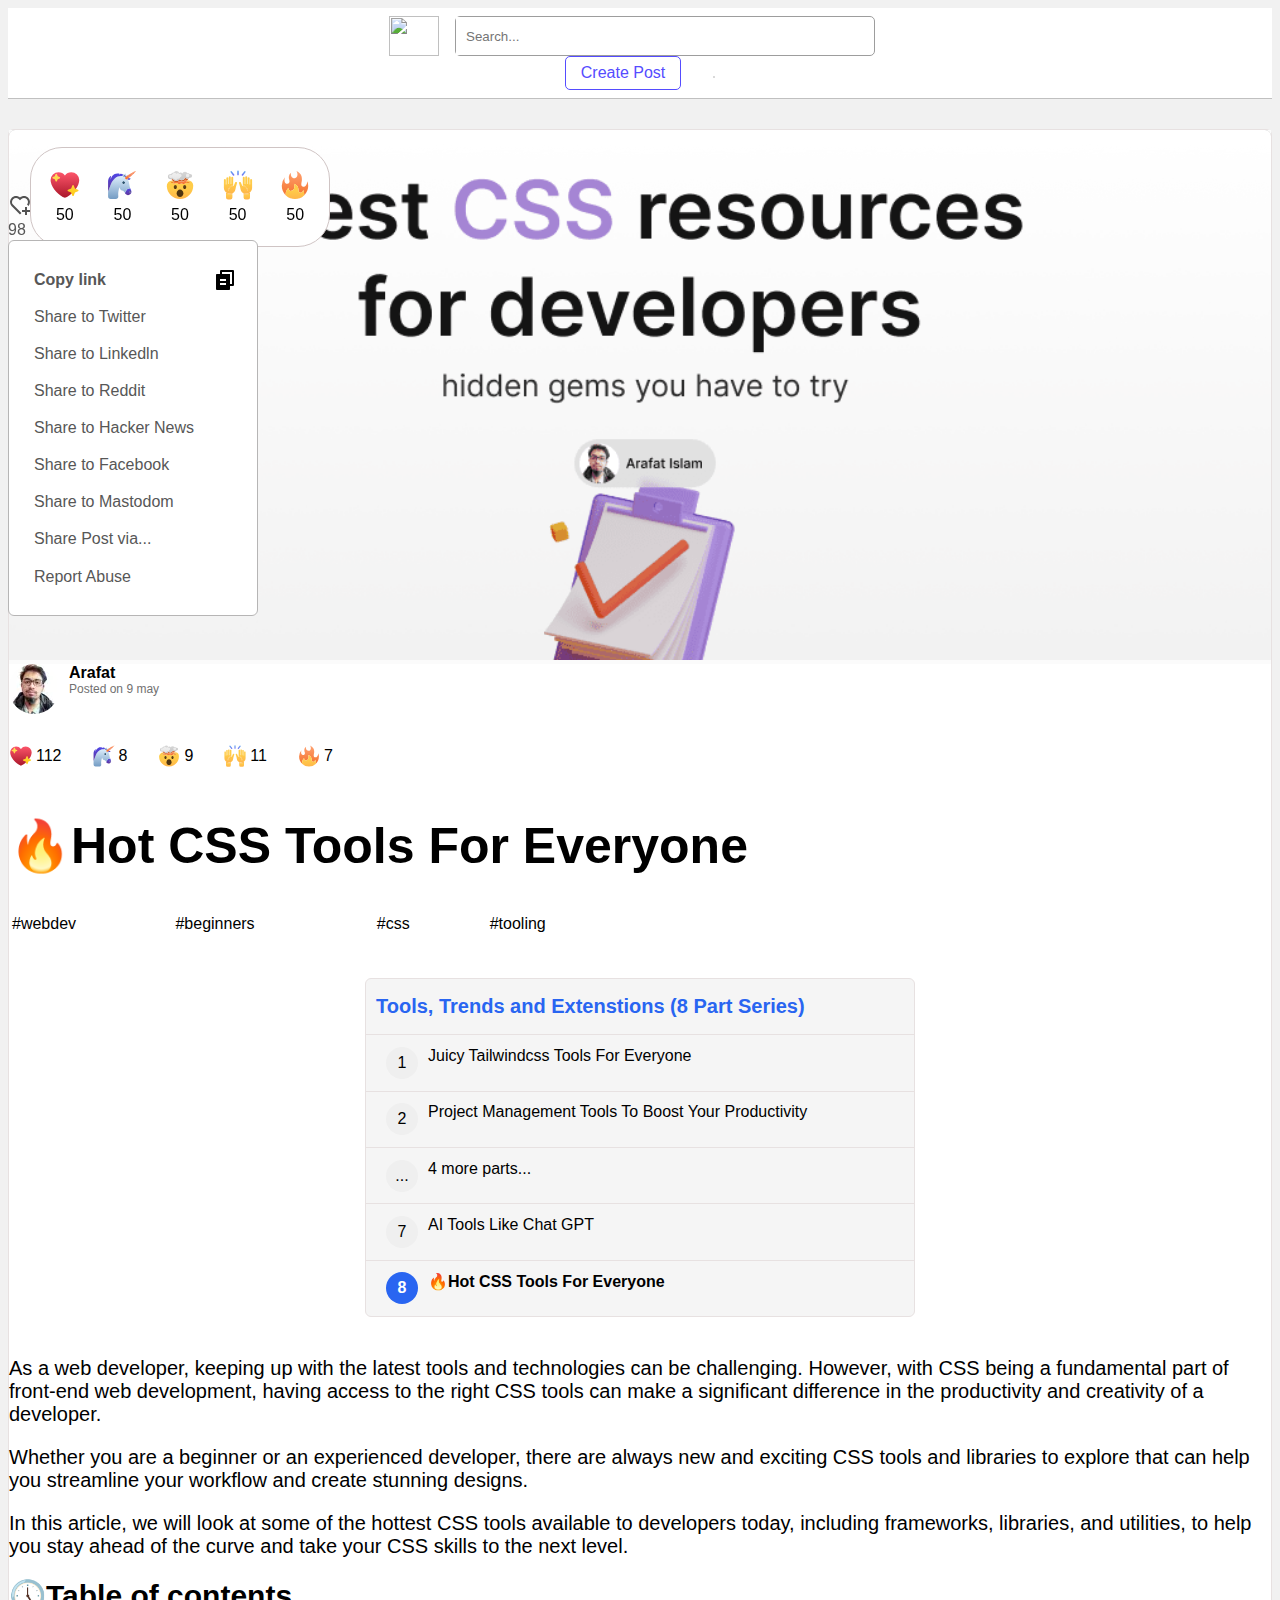
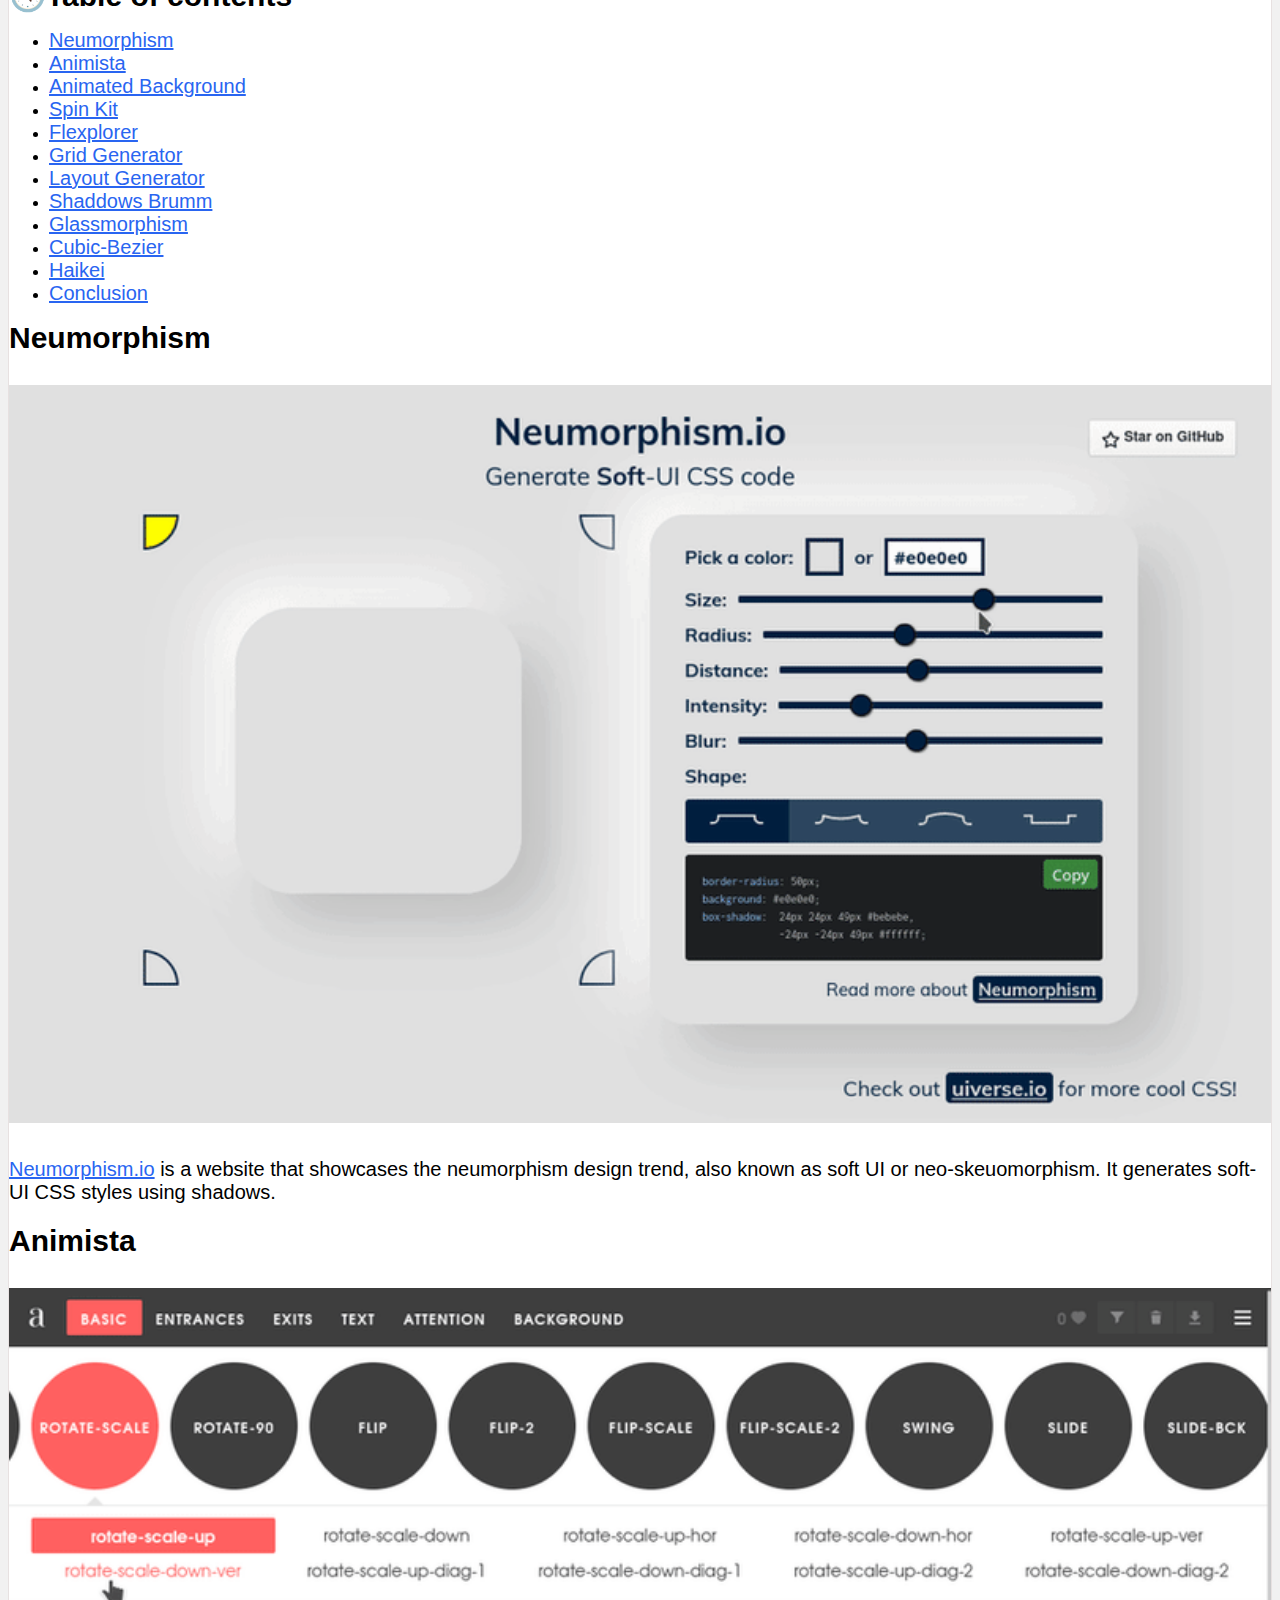
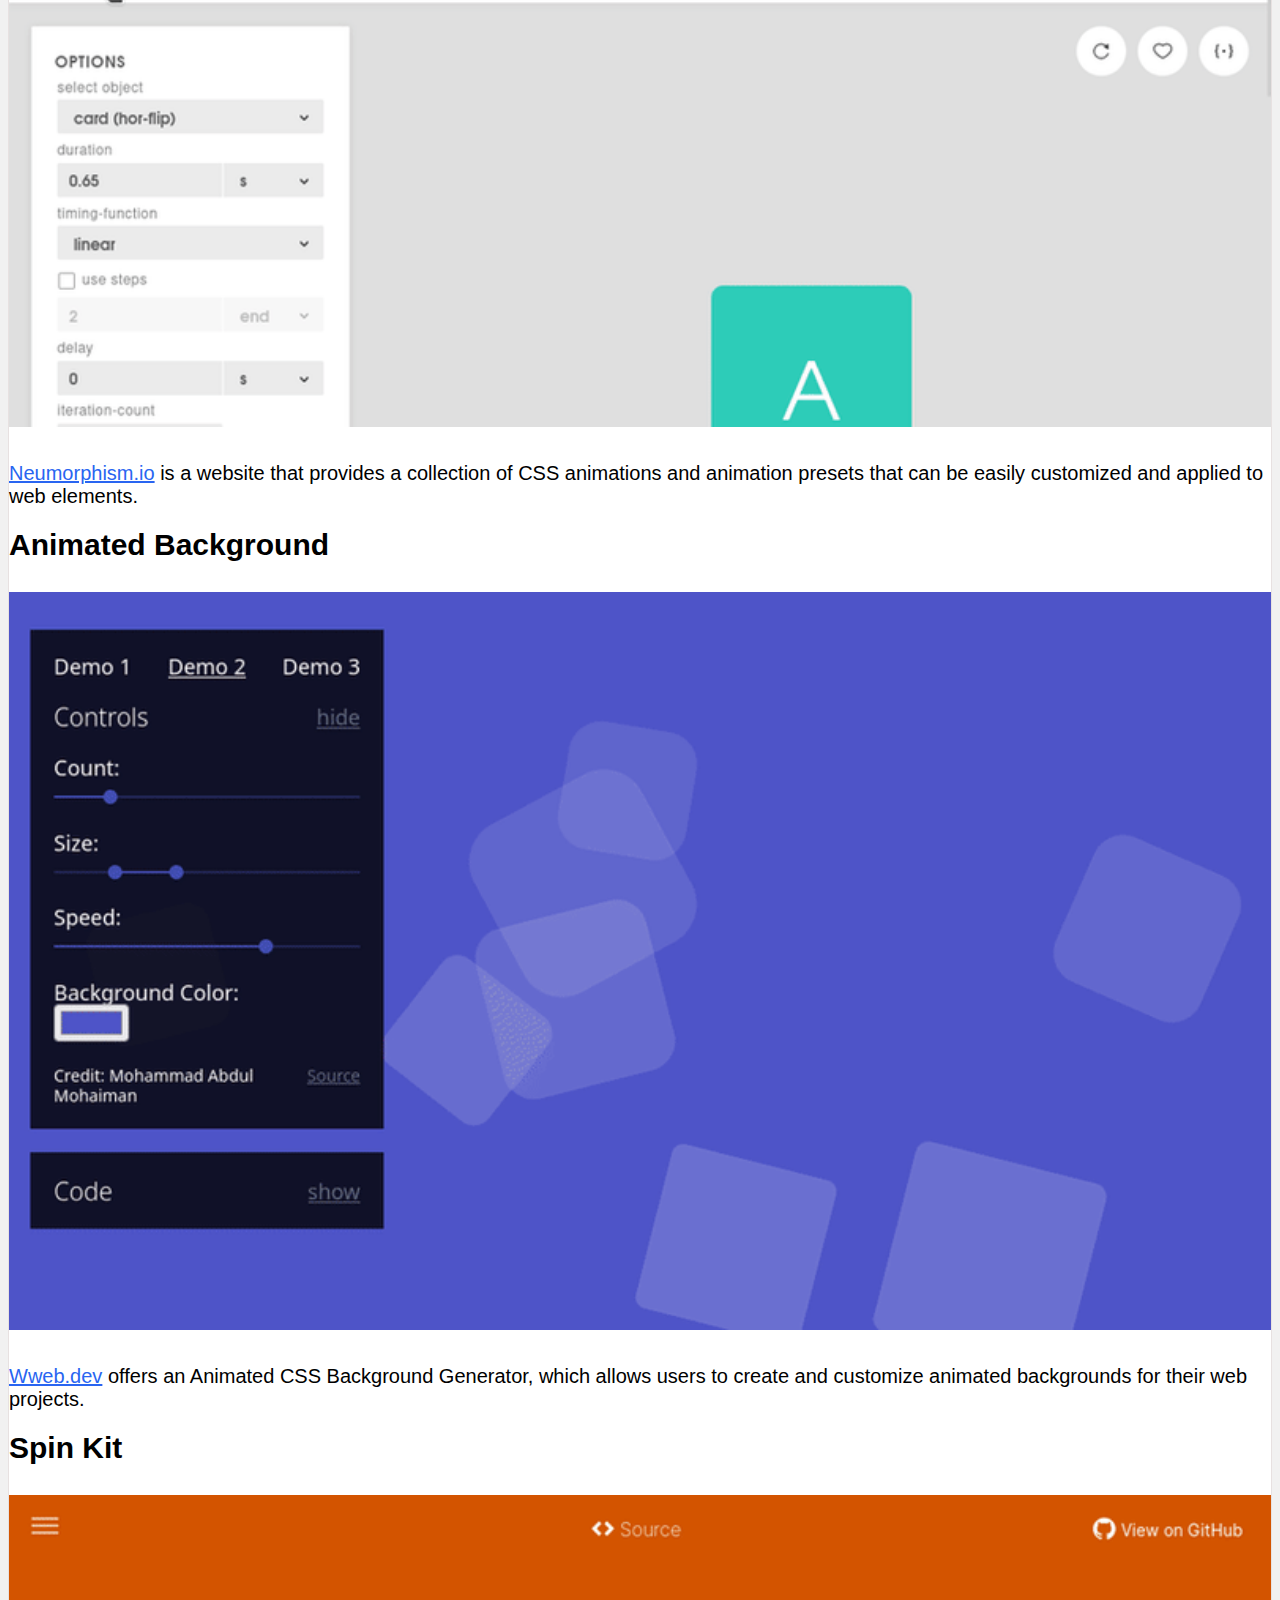
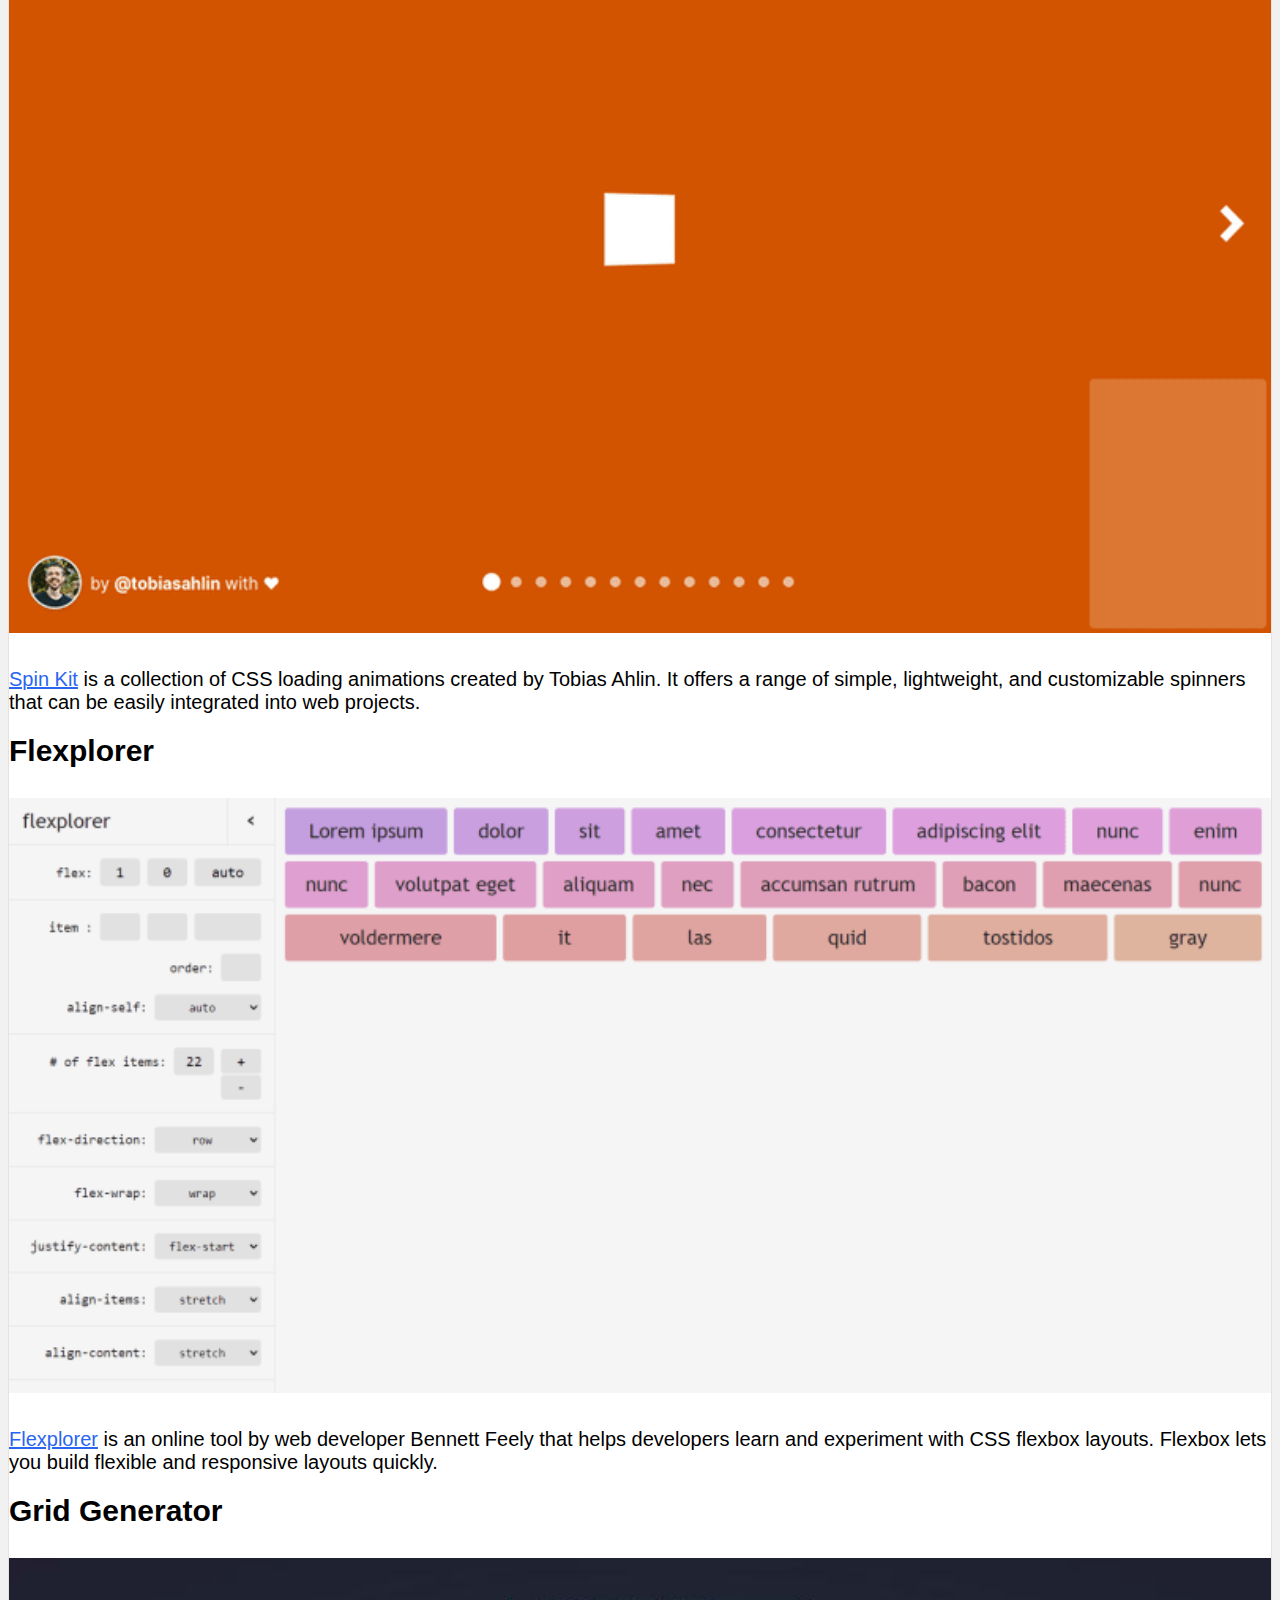
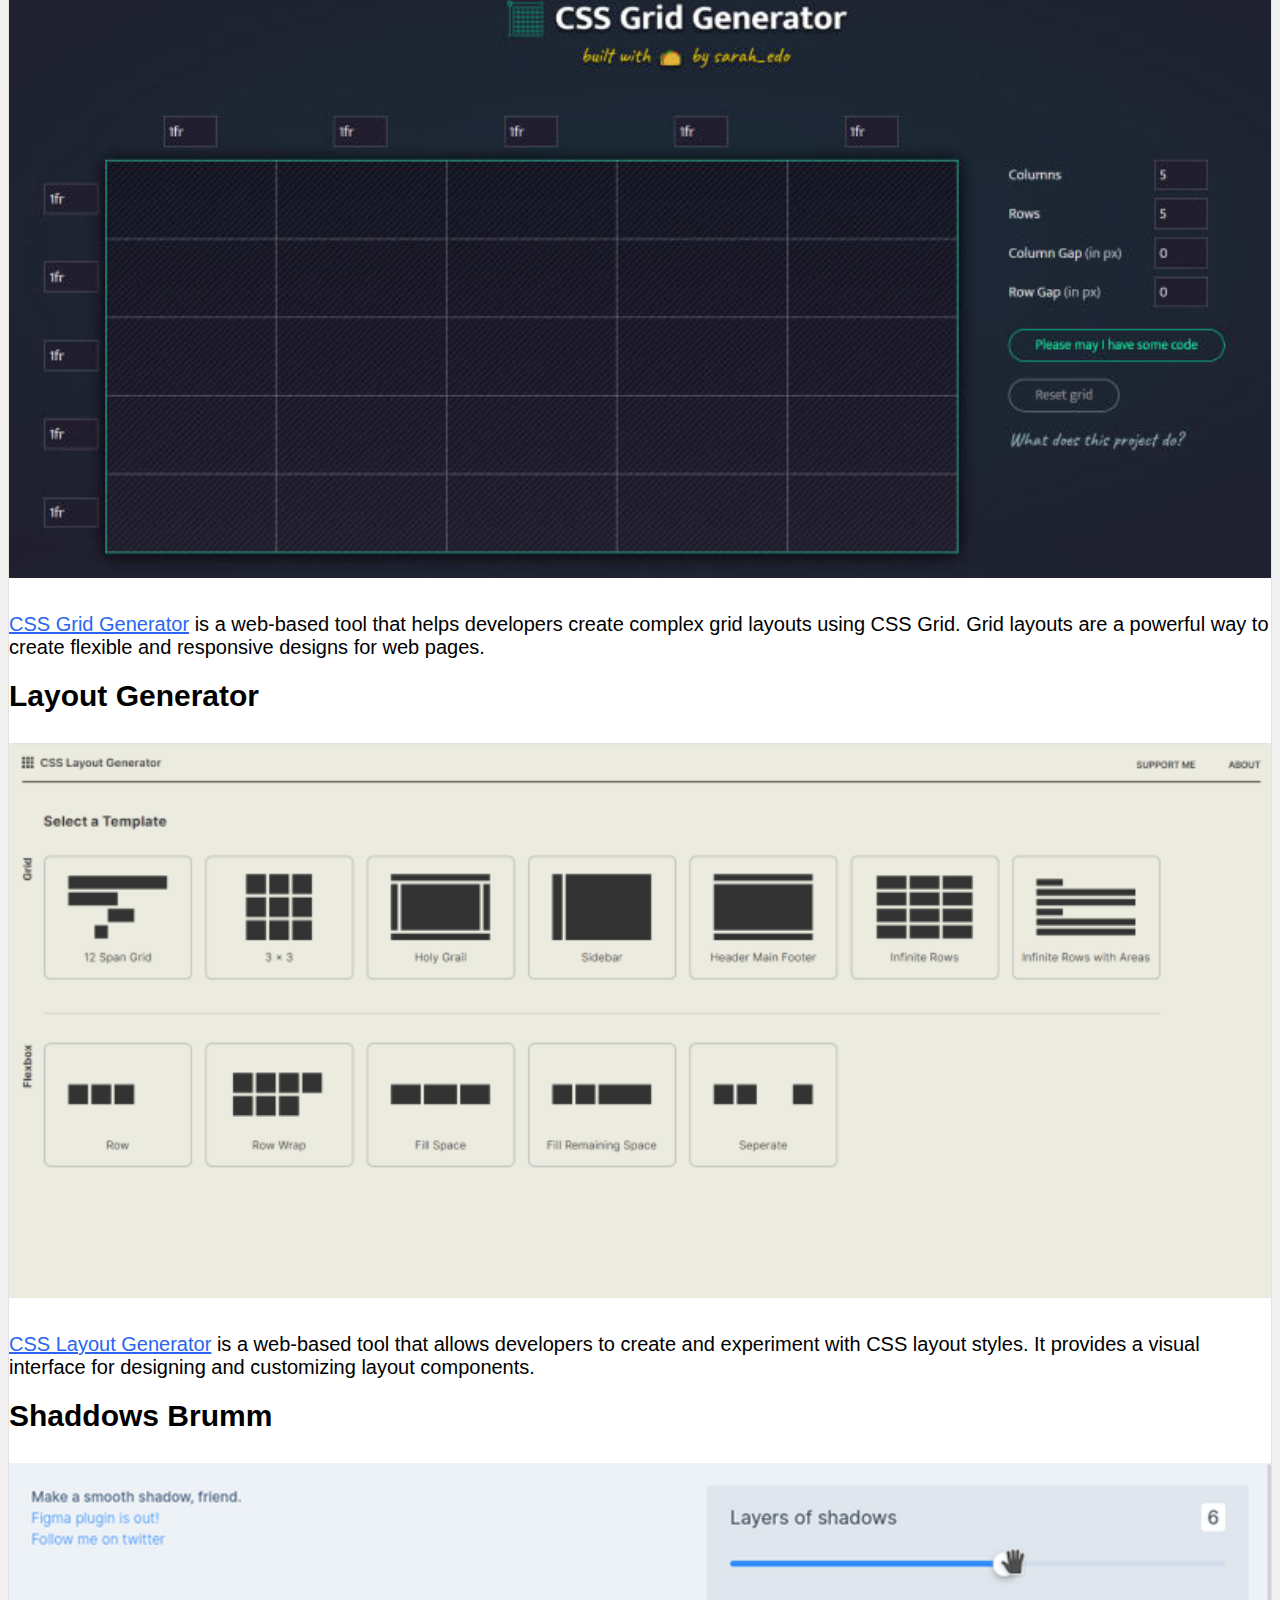
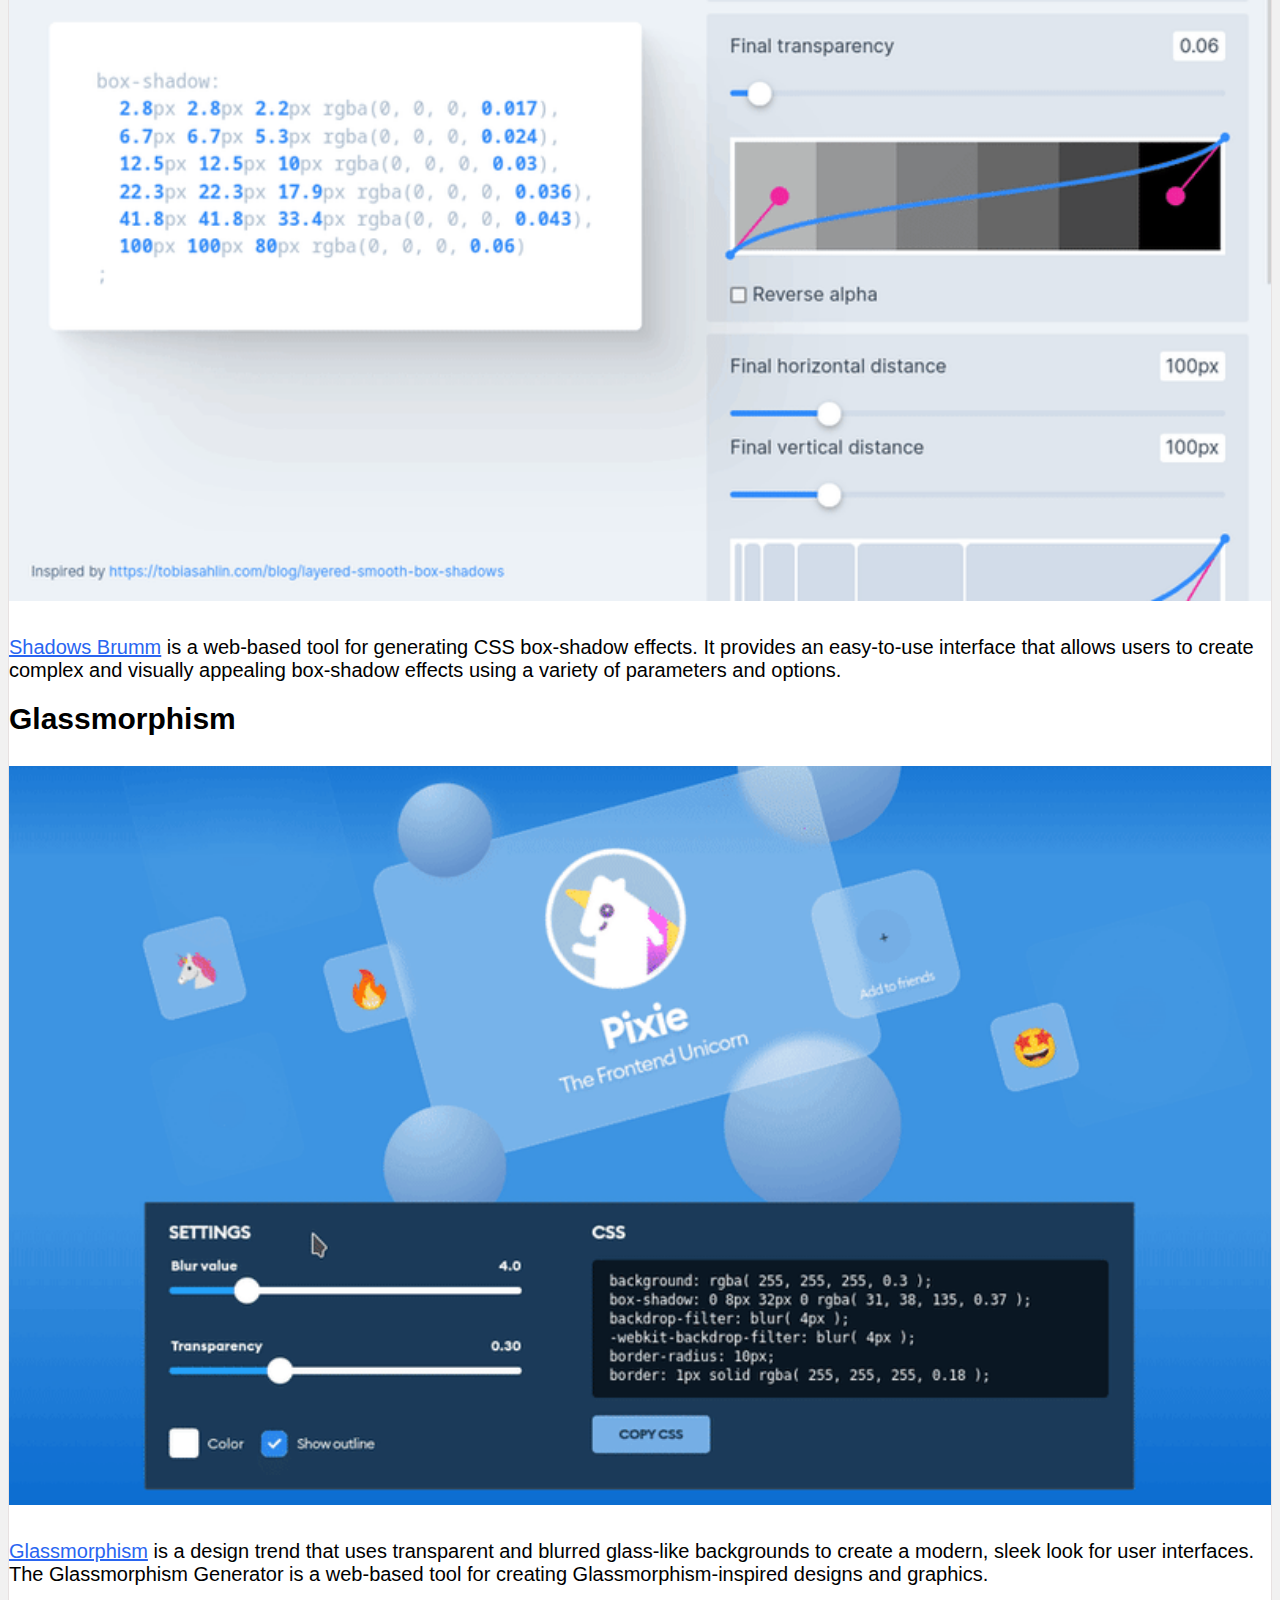
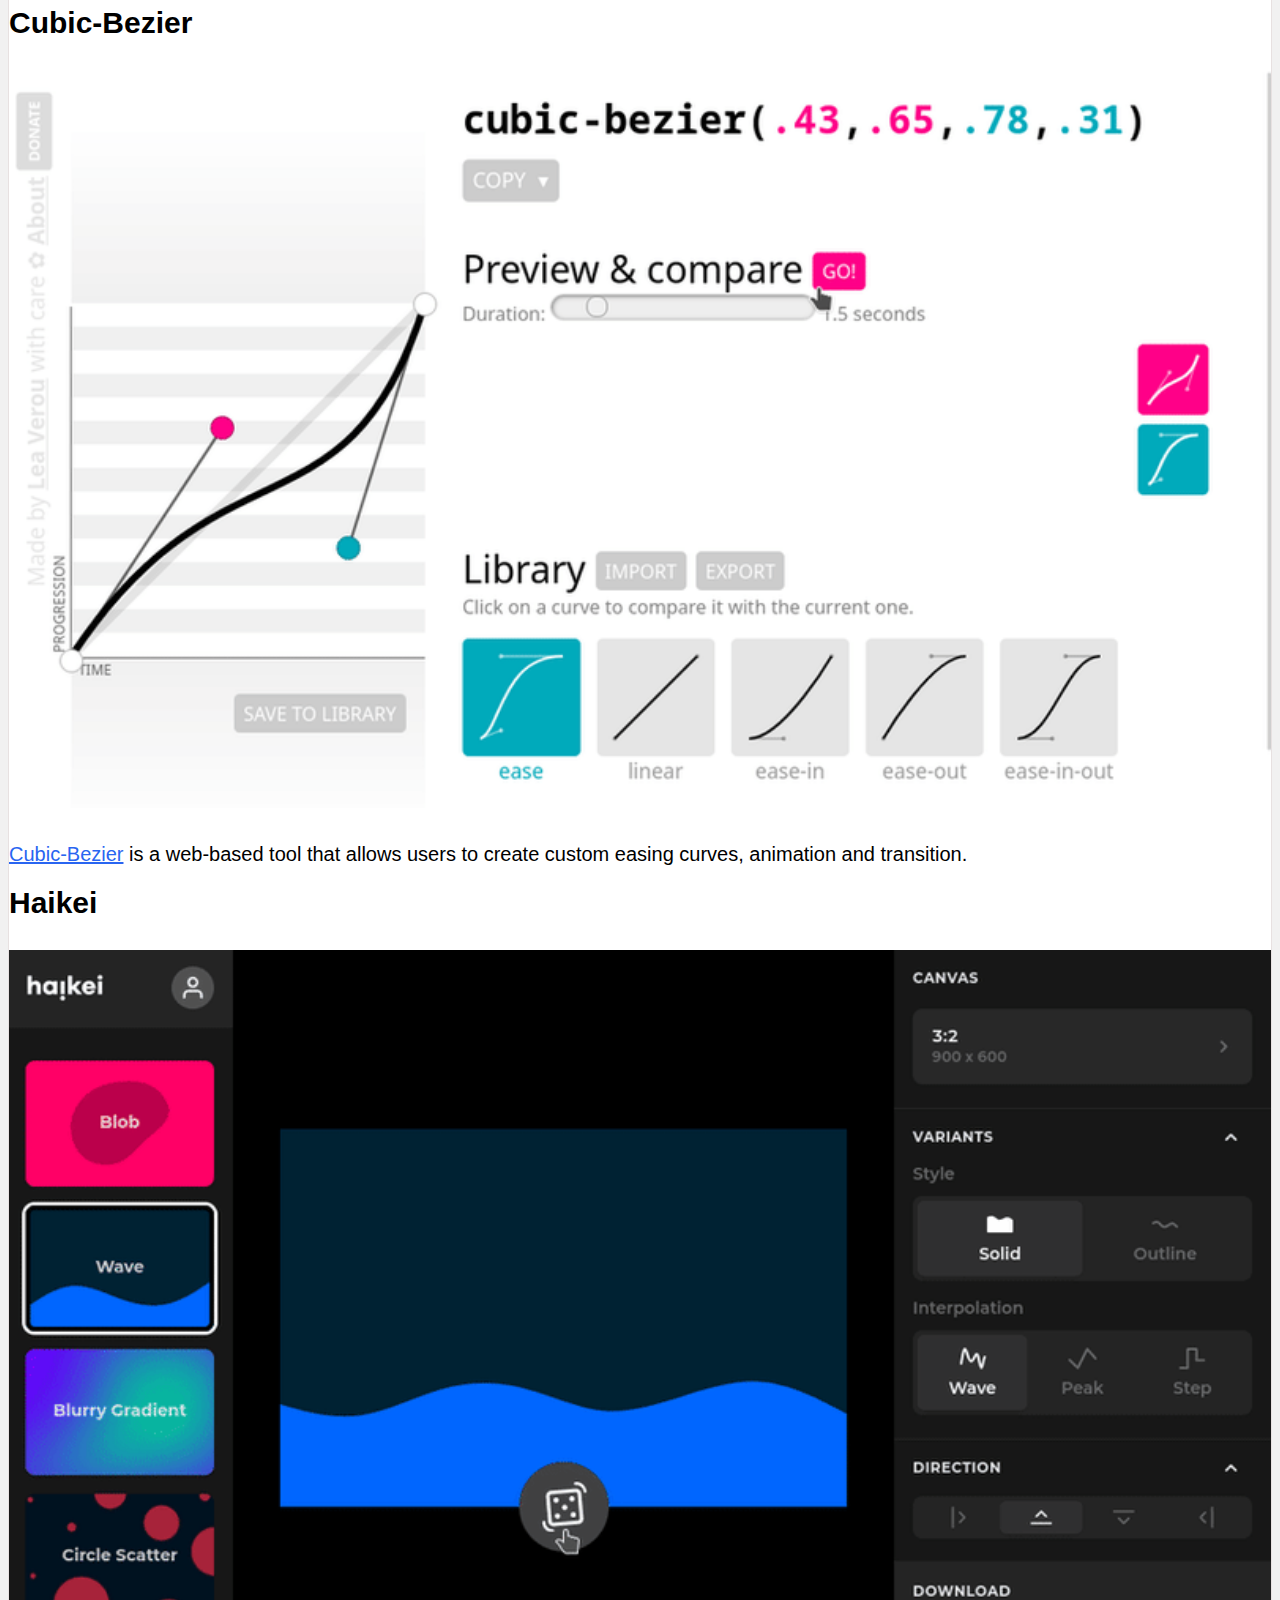
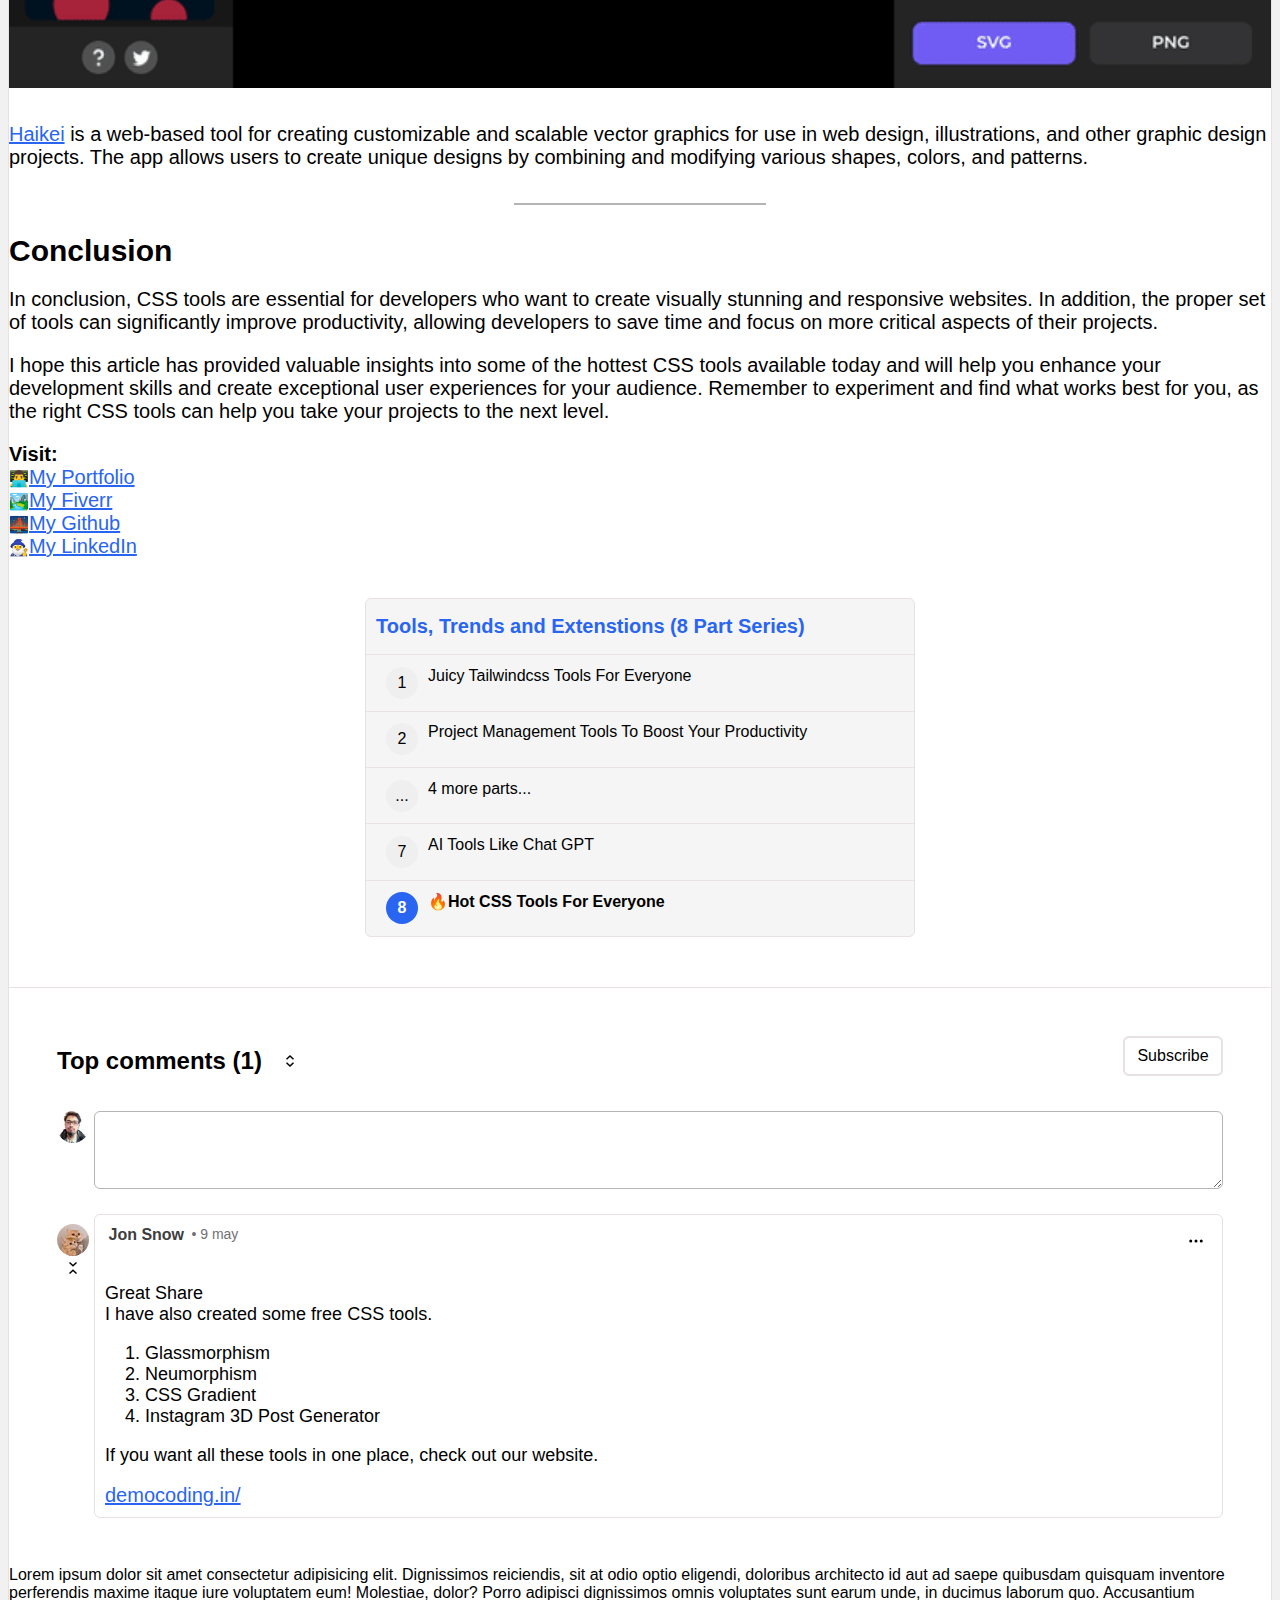
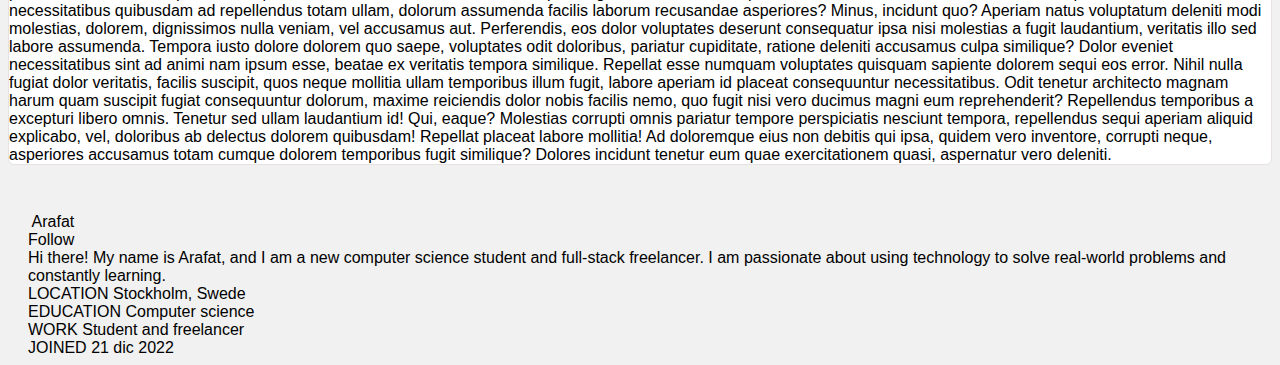
==== commit db05bd2c: "post.html adding card html" ====
--- a/post.html
+++ b/post.html
@@ -612,26 +612,37 @@
           Ad doloremque eius non debitis qui ipsa, quidem vero inventore, corrupti neque, asperiores accusamus totam cumque dolorem temporibus fugit similique? Dolores incidunt tenetur eum quae exercitationem quasi, aspernatur vero deleniti.
         </main>
         <aside class="col-12 col-sm-12 col-md-3 col-lg-3 main__container_right">
-          necessitatibus iste omnis, libero obcaecati nihil officia pariatur id
-          porro, ad ducimus. Quaerat voluptatibus rerum amet? Doloremque nostrum
-          numquam saepe rem quis a ad ex blanditiis, labore iste minima nisi
-          neque tempora esse! Explicabo ad magnam libero quisquam. Magni, cum.
-          Ipsam, veniam. Pariatur alias magni quae explicabo recusandae, in
-          nemo, aperiam consequuntur nihil nesciunt, animi accusantium fugit
-          quam quis a itaque obcaecati laudantium id distinctio eaque? Aperiam
-          dolore laboriosam provident! Officia, et. Suscipit aspernatur
-          dignissimos maxime, velit corporis placeat veniam ut, consectetur
-          aperiam numquam facilis temporibus repudiandae dicta maiores.
-          Voluptatum quibusdam officiis, inventore optio nesciunt blanditiis.
-          Esse incidunt error modi cum perferendis! Earum odio rerum
-          reprehenderit, architecto culpa, harum deleniti sapiente aut ipsa
-          beatae veritatis nihil aliquid delectus inventore amet! Accusantium
-          explicabo expedita tempora a amet quaerat sequi doloribus architecto
-          velit laboriosam! Pariatur molestiae quam illum explicabo odit magni
-          amet doloribus tempore nisi unde, voluptas earum consectetur
-          consequuntur. Natus laudantium commodi doloribus! Ipsam perspiciatis
-          architecto vitae, consequuntur consequatur porro velit? Expedita,
-          molestiae!
+          <div class="main__container_right_container">
+            <div class="main__container_right_container_card">
+              <img class="main__container_right_container_card_top_img" src="" alt="">
+              <div class="main__container_right_container_card_name_cont">
+                <img class="main__container_right_container_card_name_cont_img" src="" alt="">
+                <span class="main__container_right_container_card_name_cont_name">Arafat</span>
+              </div>
+              <div class="main__container_right_container_card_button">
+                <a class="main__container_right_container_card_button_a" href=""><span class="main__container_right_container_card_button_a_txt">Follow</span></a>
+              </div>
+              <div class="main__container_right_container_card_desc">Hi there! My name is Arafat, and I am a new computer science student and full-stack freelancer. I am passionate about using technology to solve real-world problems and constantly learning.</div>
+              <div class="main__container_right_container_card_data">
+                <span class="main__container_right_container_card_data_title">LOCATION</span>
+                <span class="main__container_right_container_card_data_desc">Stockholm, Swede</span>
+              </div>
+              <div class="main__container_right_container_card_data">
+                <span class="main__container_right_container_card_data_title">EDUCATION</span>
+                <span class="main__container_right_container_card_data_desc">Computer science</span>
+              </div>
+              <div class="main__container_right_container_card_data">
+                <span class="main__container_right_container_card_data_title">WORK</span>
+                <span class="main__container_right_container_card_data_desc">Student and freelancer</span>
+              </div>
+              <div class="main__container_right_container_card_data">
+                <span class="main__container_right_container_card_data_title">JOINED</span>
+                <span class="main__container_right_container_card_data_desc">21 dic 2022</span>
+              </div>
+            </div>
+            <div></div>
+            <div></div>
+          </div>
         </aside>
       </div>
     </div>
--- a/css/post.css
+++ b/css/post.css
@@ -566,6 +566,11 @@
   color: rgb(47, 58, 178);
 }
 
+@media screen and (max-width: 1030px) {
+  #H1_title {
+    font-size: 36px;
+  }
+}
 @media only screen and (max-width: 768px) {
   body .aside_left__container .aside_left__container_row {
     position: relative;
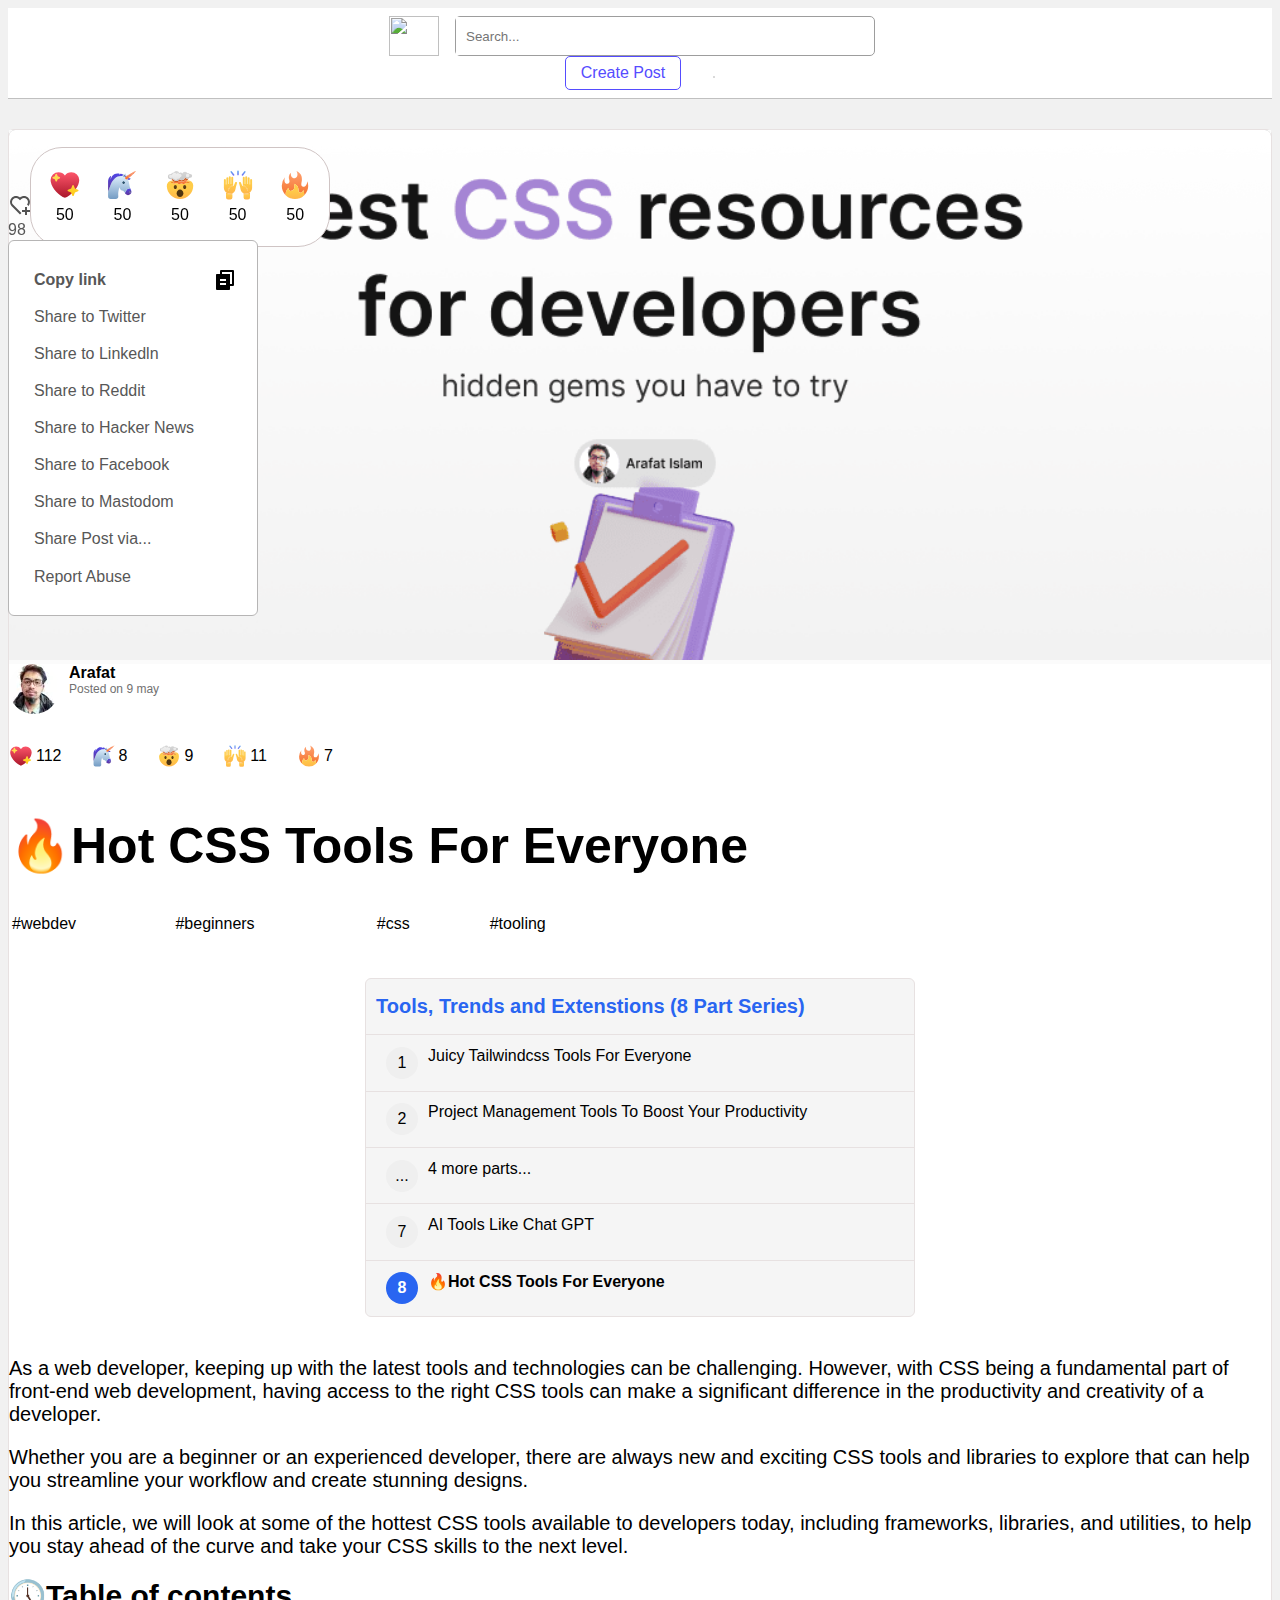
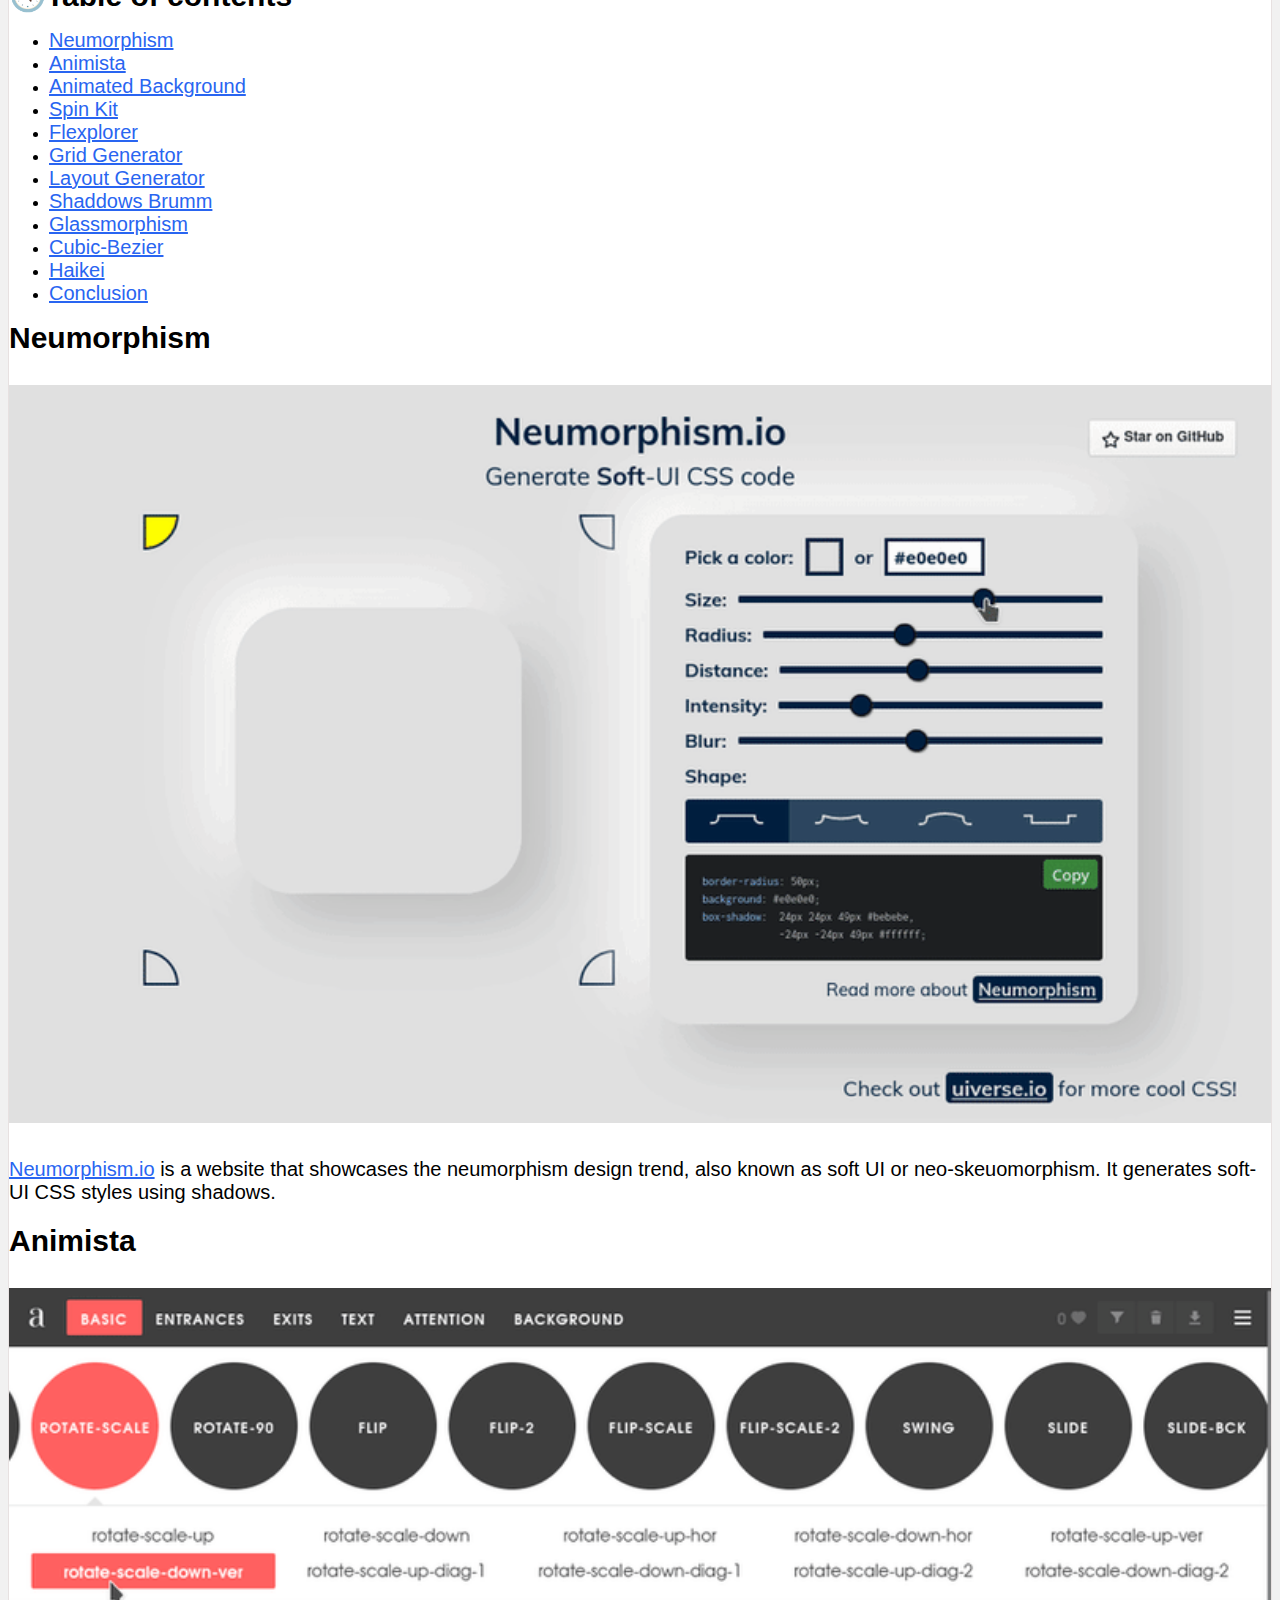
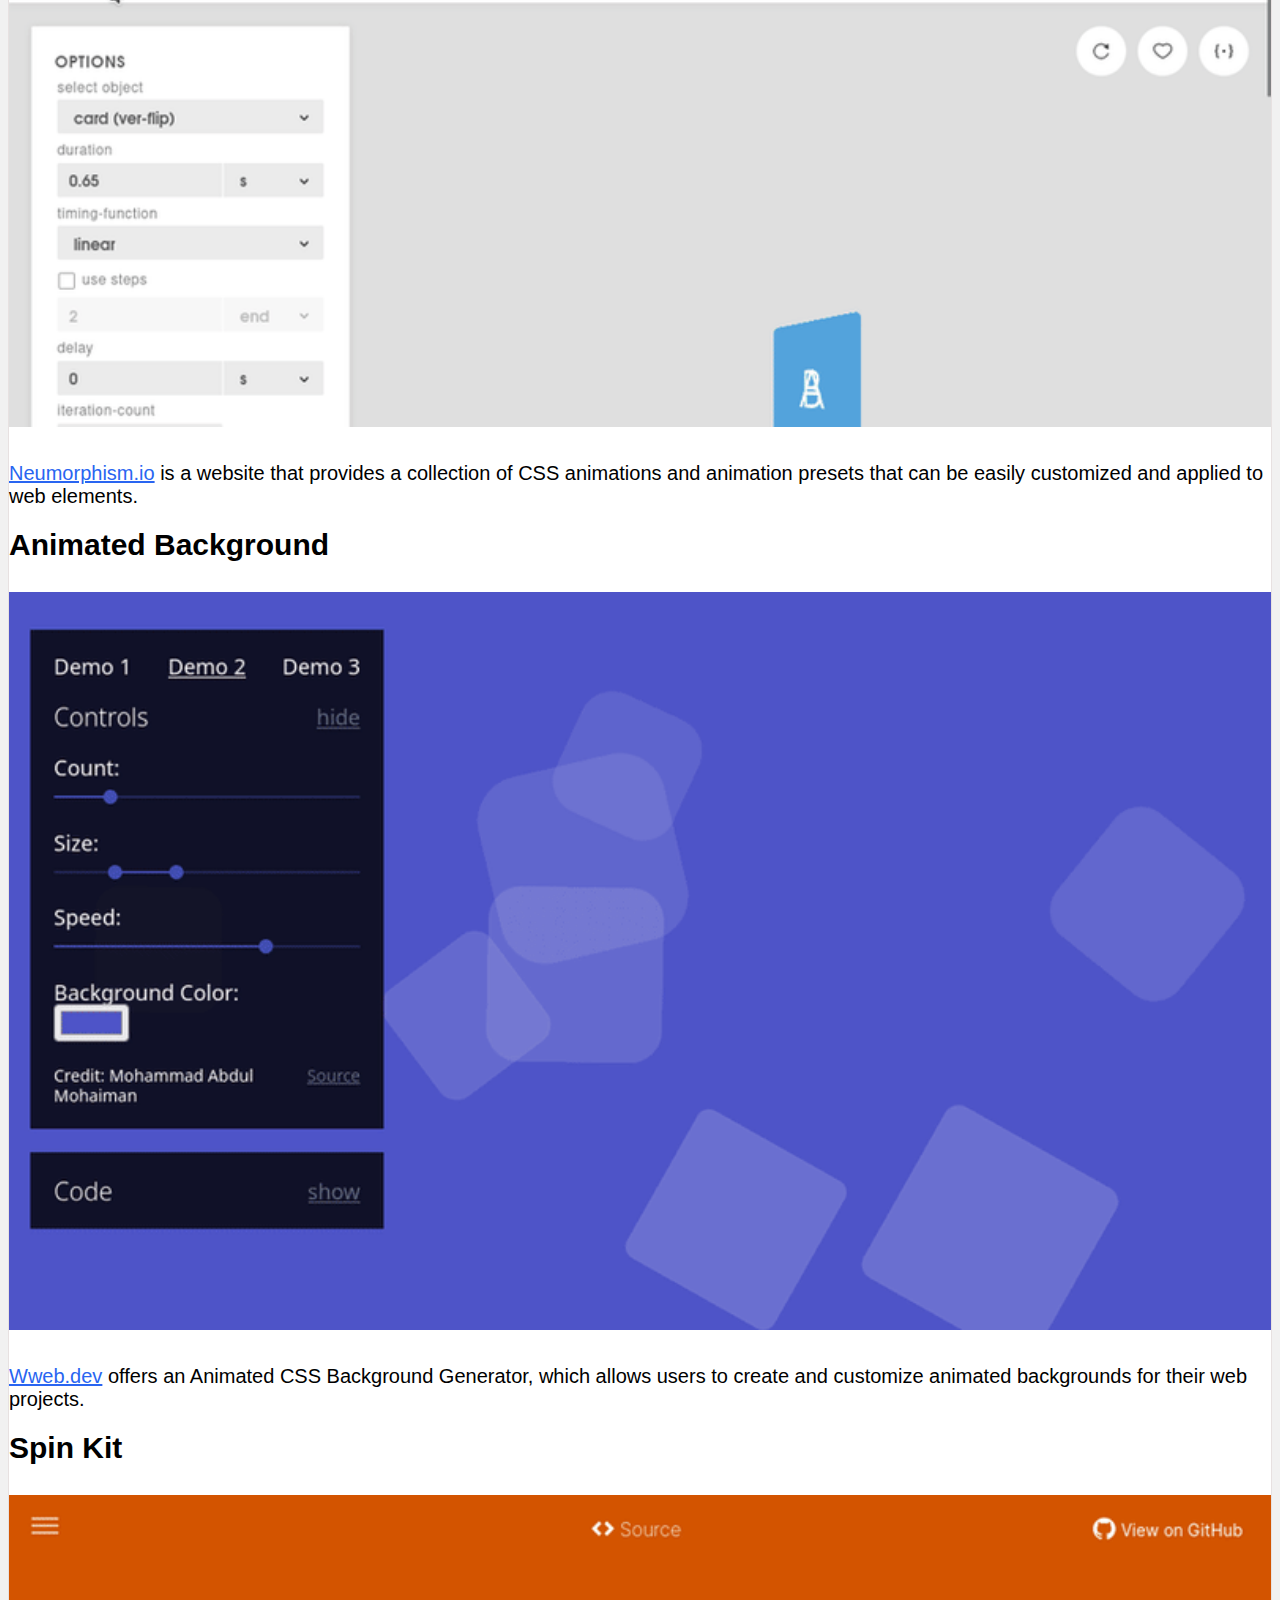
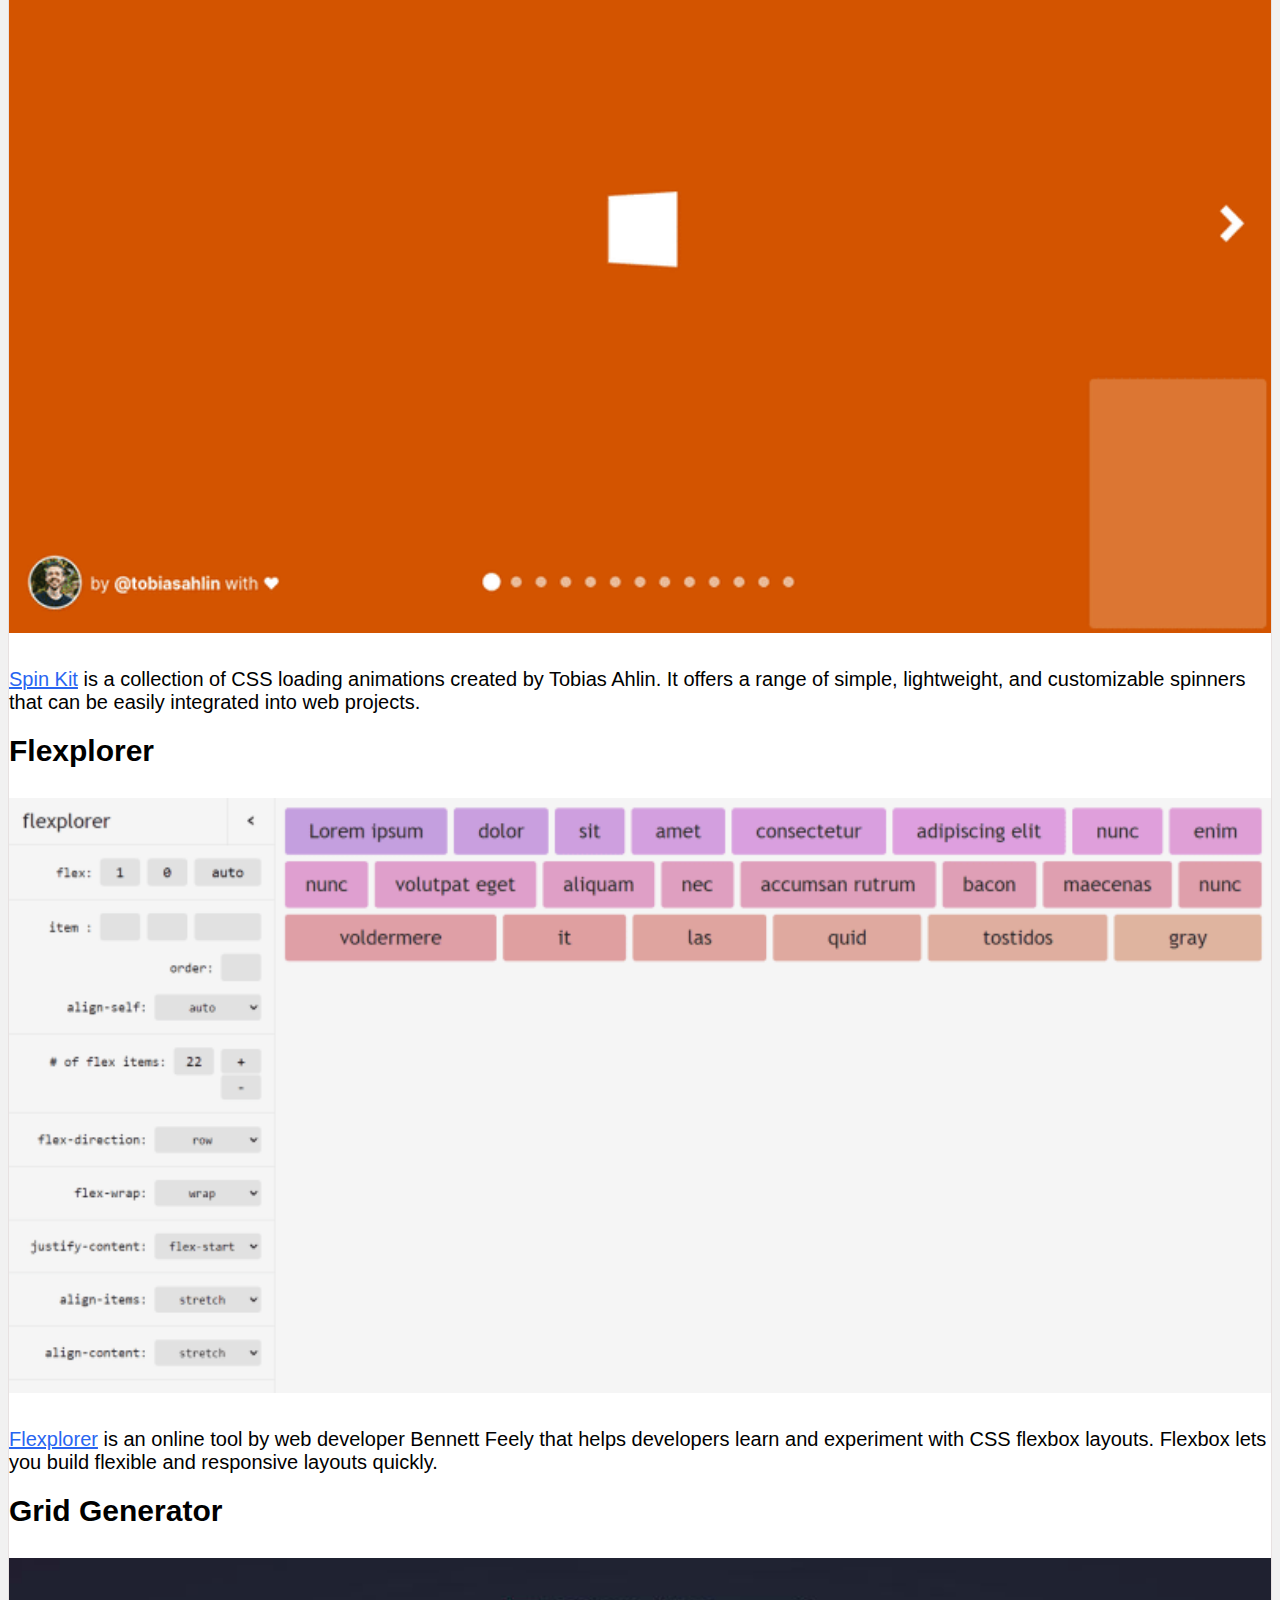
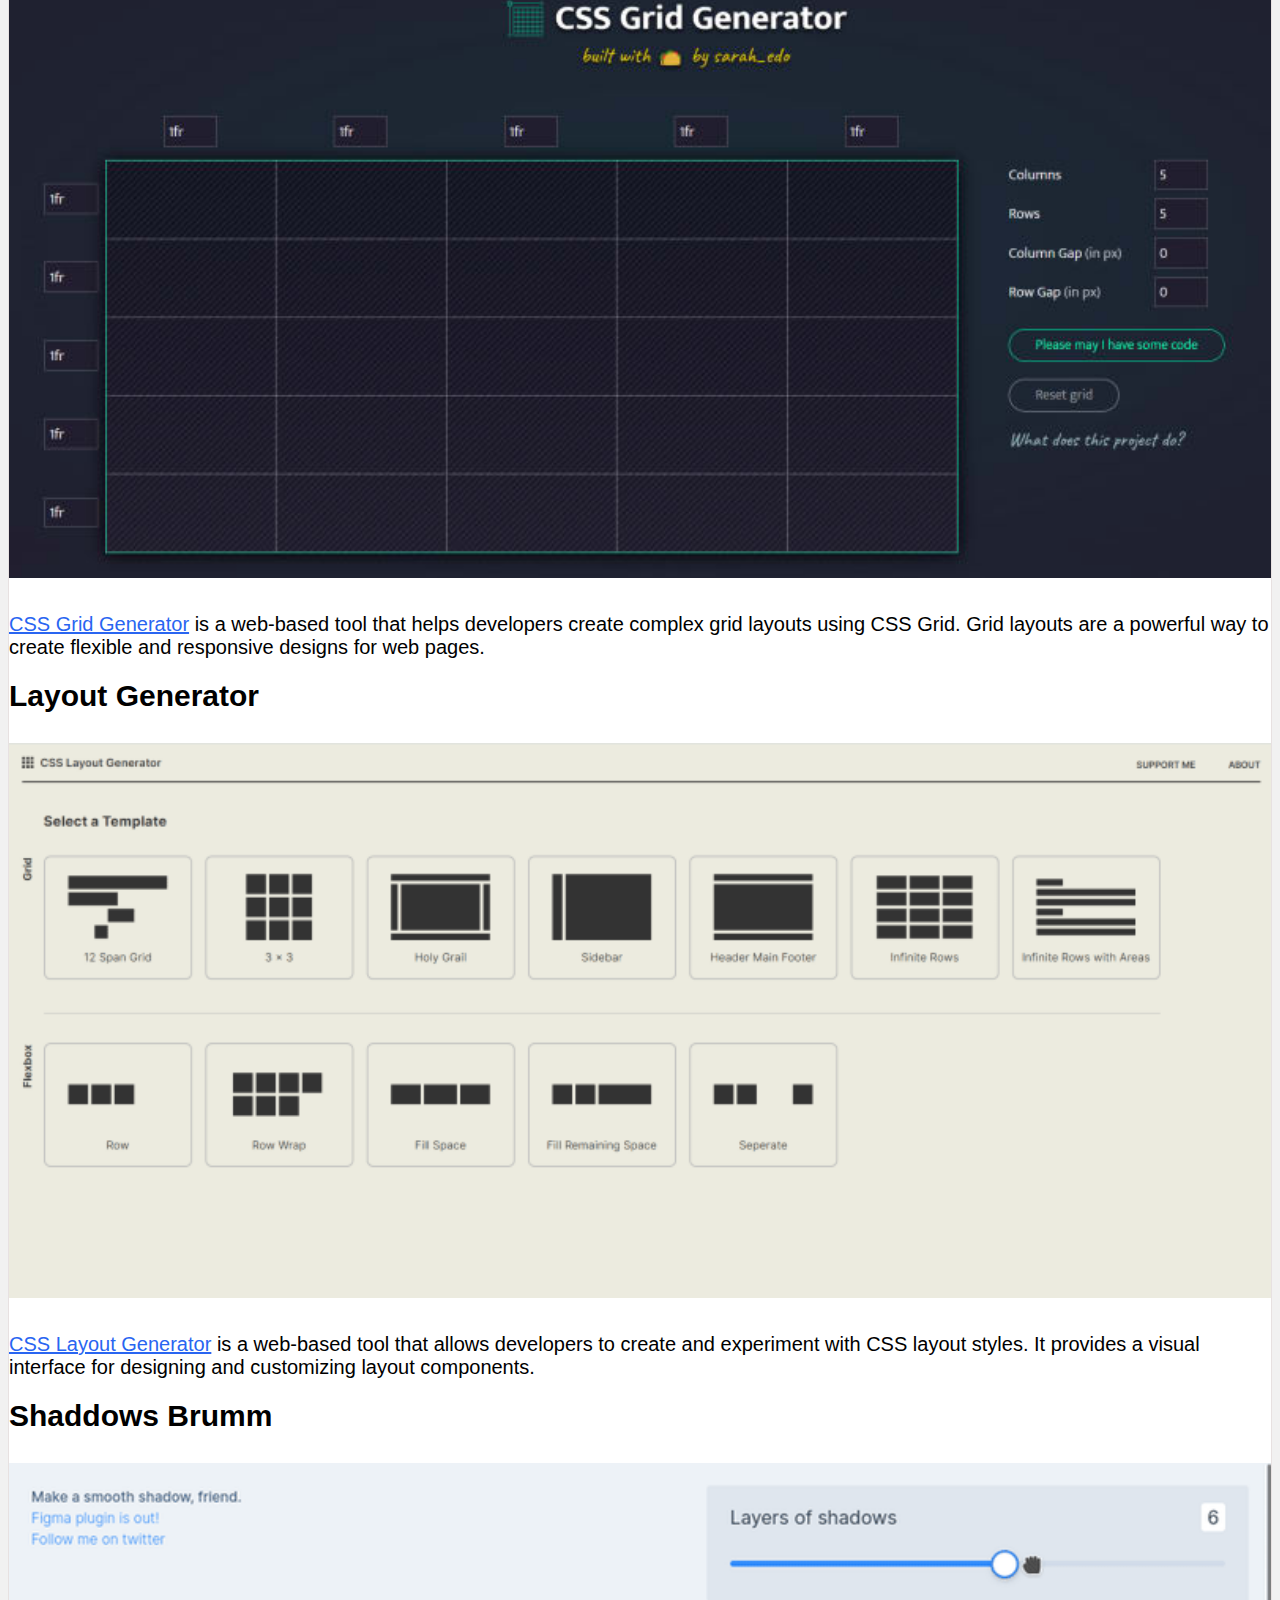
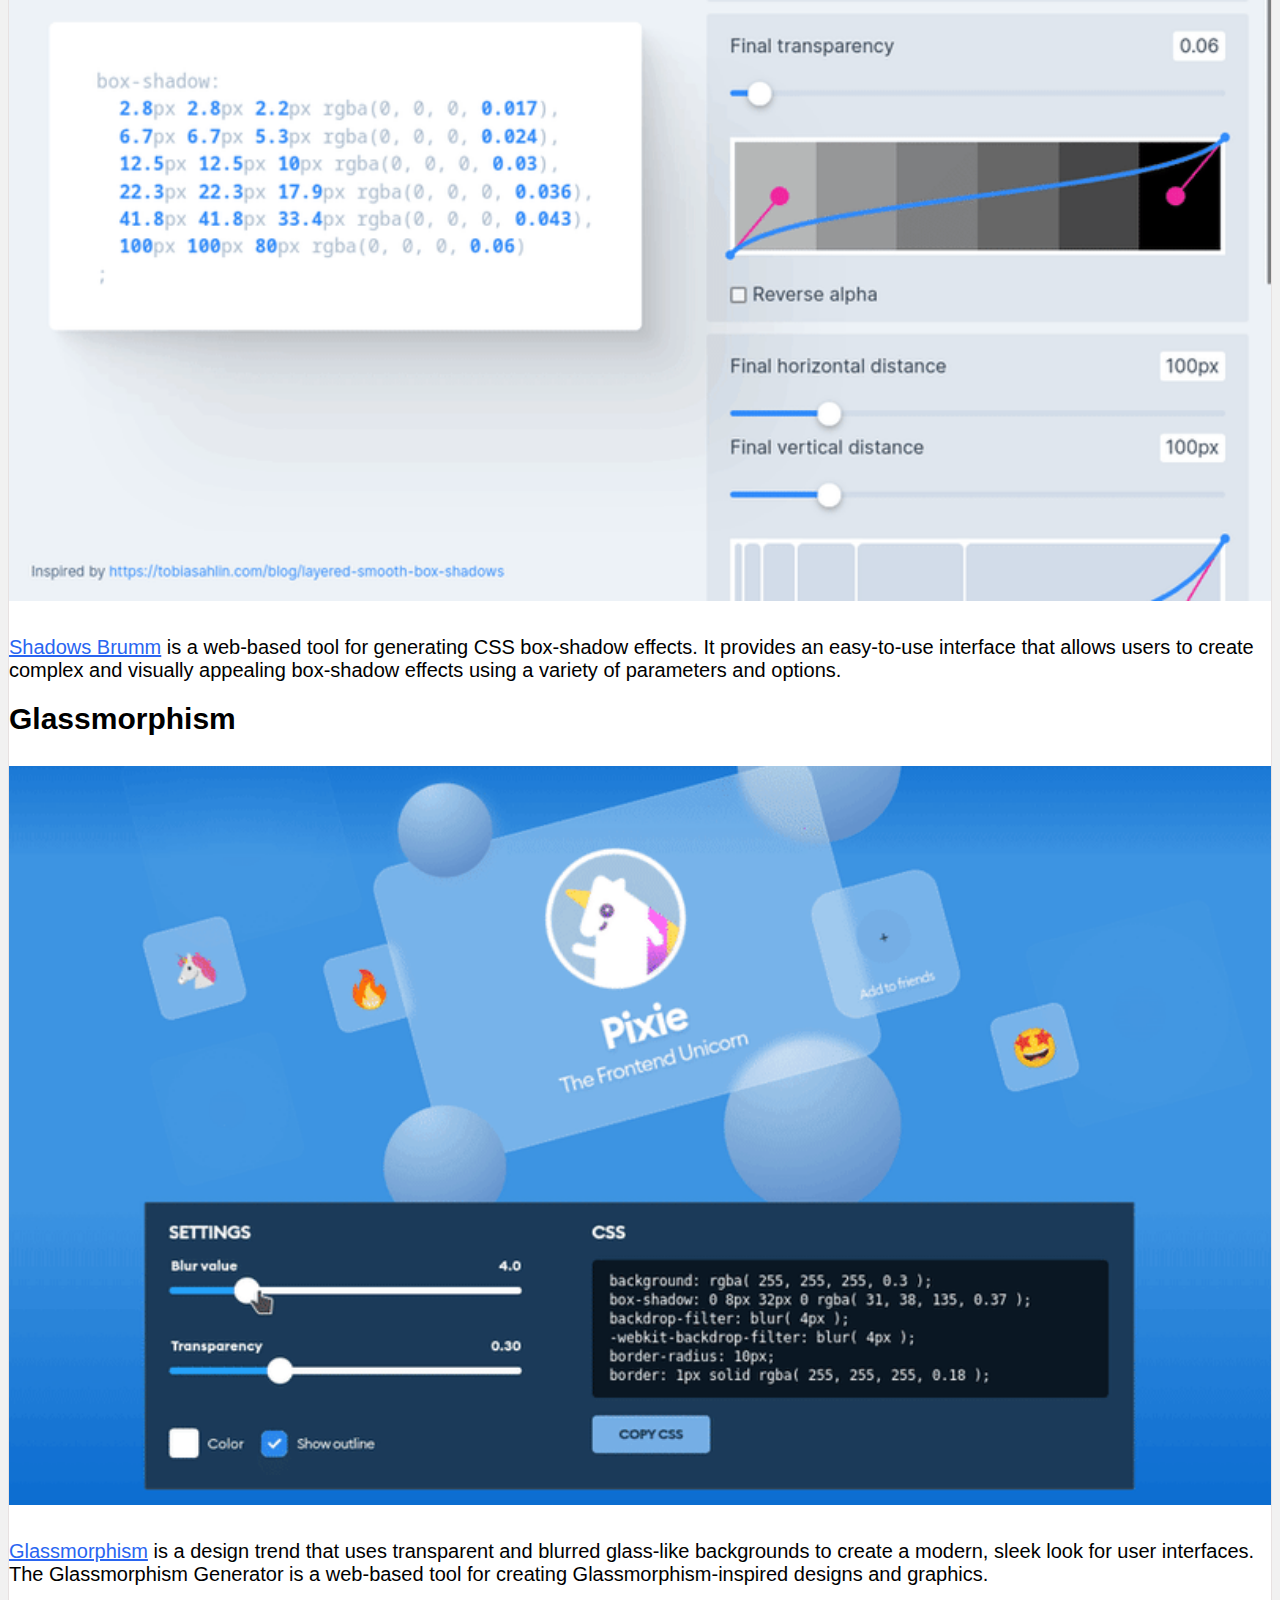
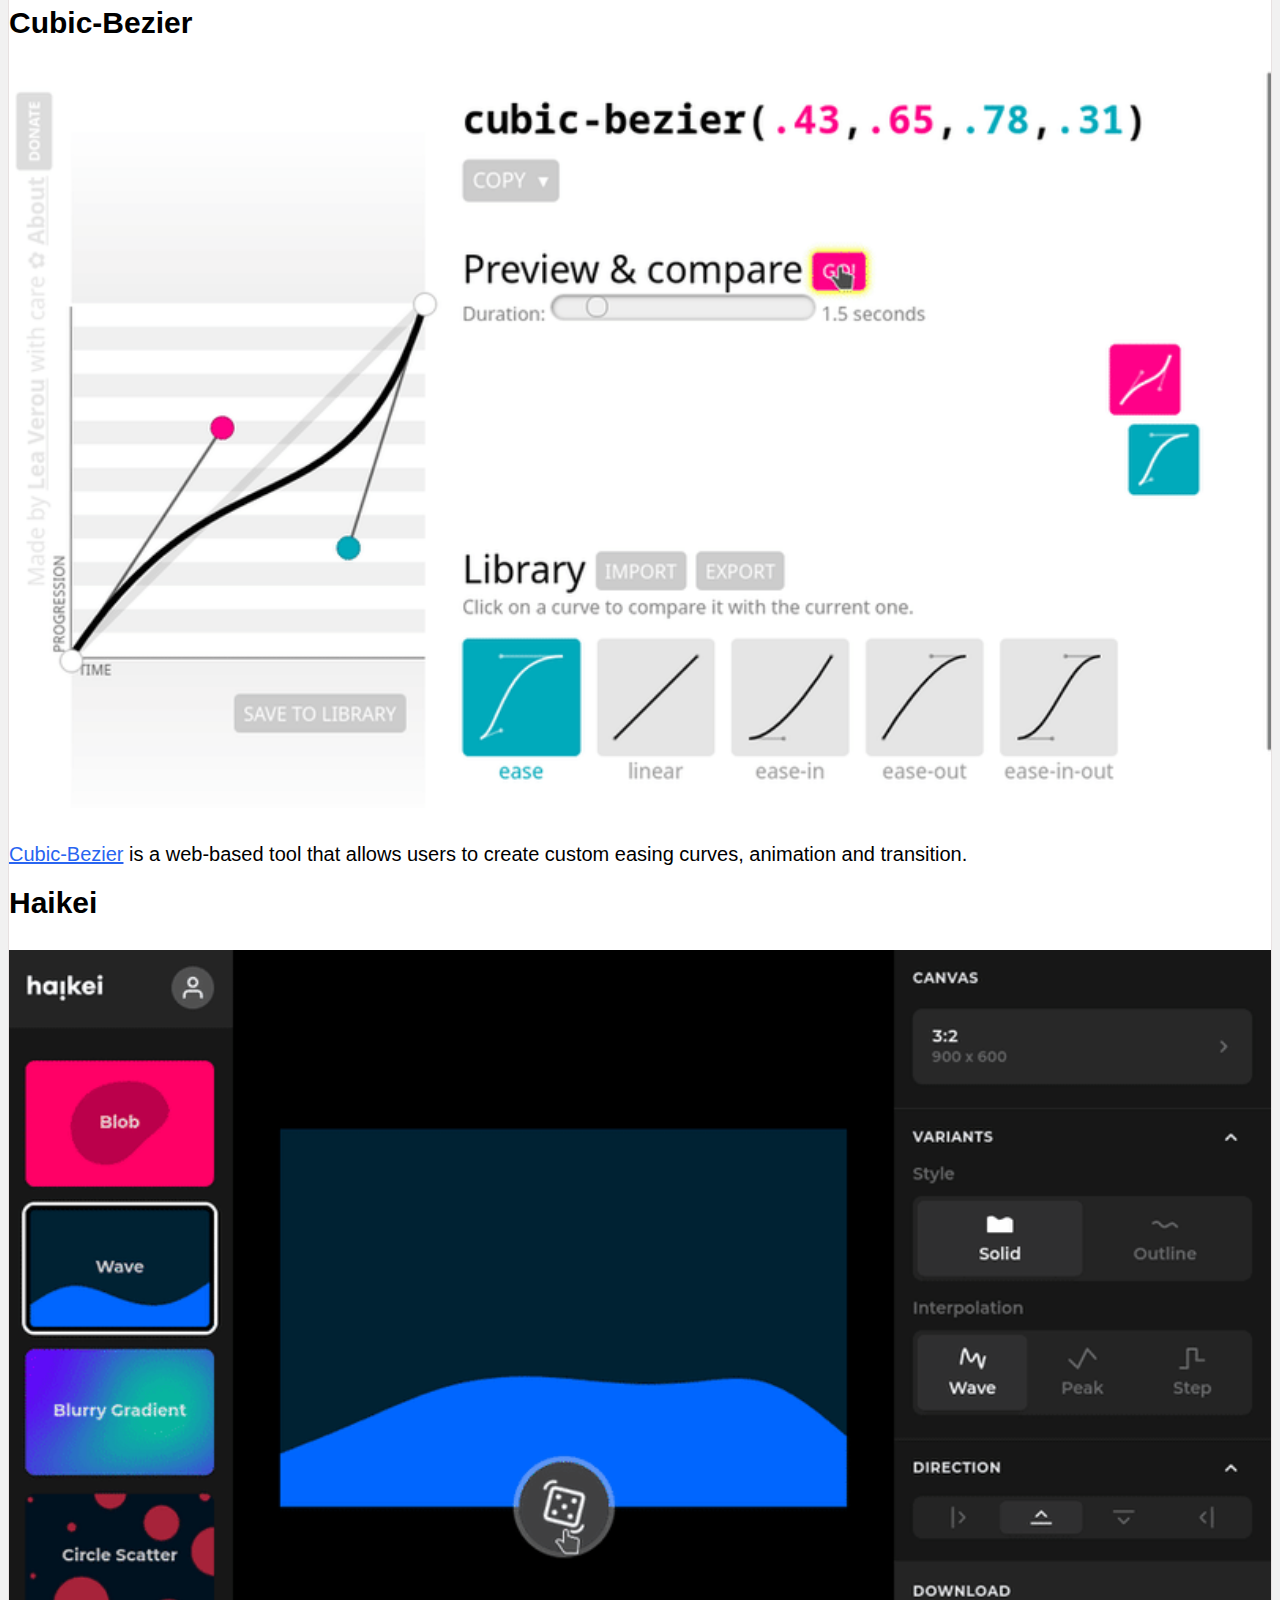
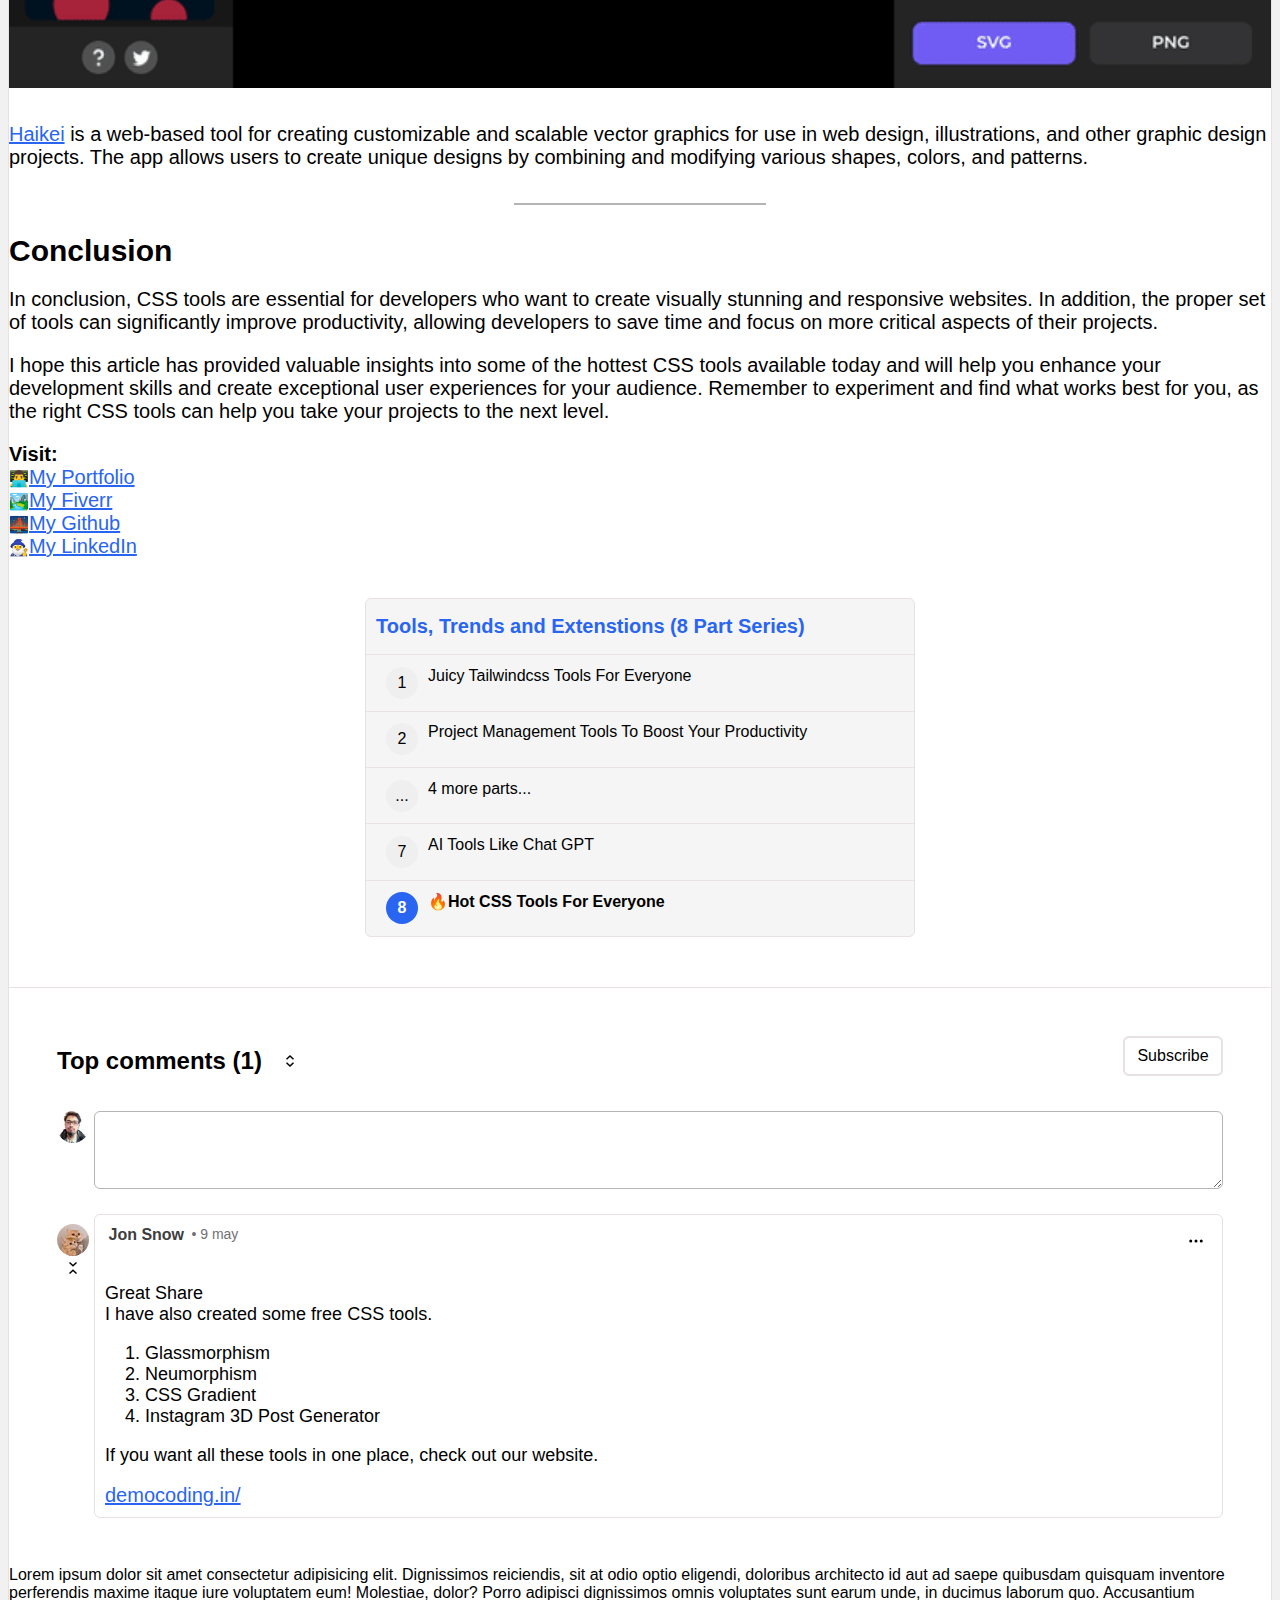
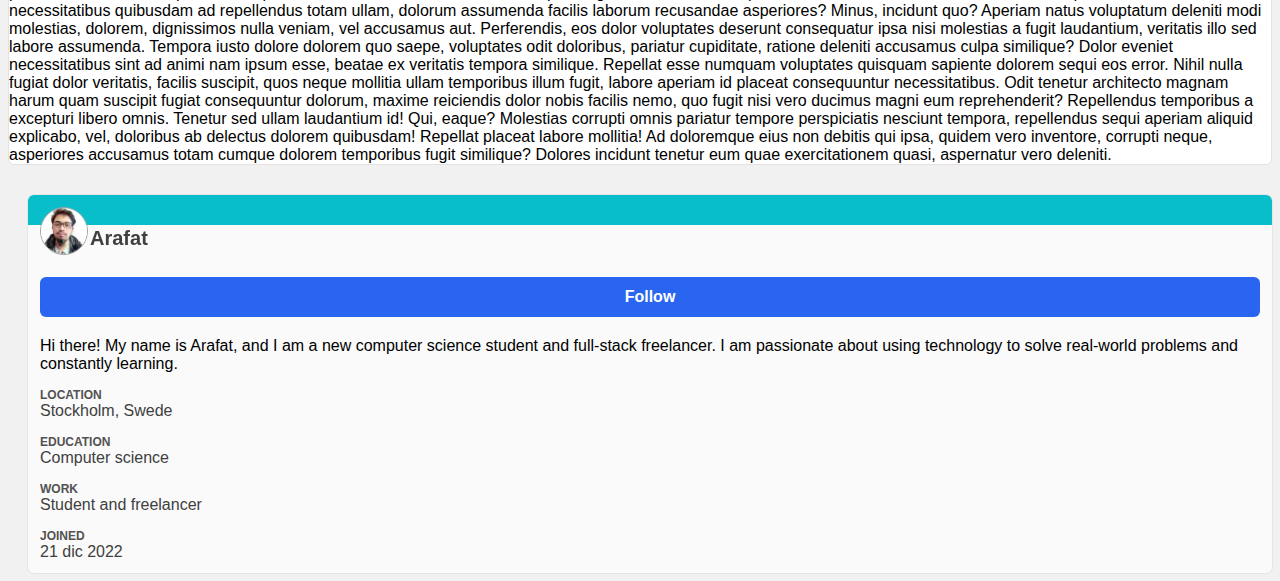
==== commit 2c2d6f1e: "post.html right card completed" ====
--- a/post.html
+++ b/post.html
@@ -614,30 +614,33 @@
         <aside class="col-12 col-sm-12 col-md-3 col-lg-3 main__container_right">
           <div class="main__container_right_container">
             <div class="main__container_right_container_card">
-              <img class="main__container_right_container_card_top_img" src="" alt="">
-              <div class="main__container_right_container_card_name_cont">
-                <img class="main__container_right_container_card_name_cont_img" src="" alt="">
-                <span class="main__container_right_container_card_name_cont_name">Arafat</span>
-              </div>
-              <div class="main__container_right_container_card_button">
-                <a class="main__container_right_container_card_button_a" href=""><span class="main__container_right_container_card_button_a_txt">Follow</span></a>
-              </div>
-              <div class="main__container_right_container_card_desc">Hi there! My name is Arafat, and I am a new computer science student and full-stack freelancer. I am passionate about using technology to solve real-world problems and constantly learning.</div>
-              <div class="main__container_right_container_card_data">
-                <span class="main__container_right_container_card_data_title">LOCATION</span>
-                <span class="main__container_right_container_card_data_desc">Stockholm, Swede</span>
-              </div>
-              <div class="main__container_right_container_card_data">
-                <span class="main__container_right_container_card_data_title">EDUCATION</span>
-                <span class="main__container_right_container_card_data_desc">Computer science</span>
-              </div>
-              <div class="main__container_right_container_card_data">
-                <span class="main__container_right_container_card_data_title">WORK</span>
-                <span class="main__container_right_container_card_data_desc">Student and freelancer</span>
-              </div>
-              <div class="main__container_right_container_card_data">
-                <span class="main__container_right_container_card_data_title">JOINED</span>
-                <span class="main__container_right_container_card_data_desc">21 dic 2022</span>
+              <div class="main__container_right_container_card_top_img" ></div>
+
+               <div class="card__container">
+                <div class="main__container_right_container_card_name_cont">
+                  <img class="main__container_right_container_card_name_cont_img" src="./img/marin/bastoChica.webp" alt="">
+                  <span class="main__container_right_container_card_name_cont_name">Arafat</span>
+                </div>
+                <div class="main__container_right_container_card_button">
+                  <a class="main__container_right_container_card_button_a" href=""><span class="main__container_right_container_card_button_a_txt">Follow</span></a>
+                </div>
+                <div class="main__container_right_container_card_desc">Hi there! My name is Arafat, and I am a new computer science student and full-stack freelancer. I am passionate about using technology to solve real-world problems and constantly learning.</div>
+                <div class="main__container_right_container_card_data">
+                  <span class="main__container_right_container_card_data_title">LOCATION</span>
+                  <span class="main__container_right_container_card_data_desc">Stockholm, Swede</span>
+                </div>
+                <div class="main__container_right_container_card_data">
+                  <span class="main__container_right_container_card_data_title">EDUCATION</span>
+                  <span class="main__container_right_container_card_data_desc">Computer science</span>
+                </div>
+                <div class="main__container_right_container_card_data">
+                  <span class="main__container_right_container_card_data_title">WORK</span>
+                  <span class="main__container_right_container_card_data_desc">Student and freelancer</span>
+                </div>
+                <div class="main__container_right_container_card_data">
+                  <span class="main__container_right_container_card_data_title">JOINED</span>
+                  <span class="main__container_right_container_card_data_desc">21 dic 2022</span>
+                </div>
               </div>
             </div>
             <div></div>
--- a/css/post.css
+++ b/css/post.css
@@ -564,6 +564,88 @@
 }
 .mid__container_comments .mid__container_comments_container .mid__container_comments_container_comment .mid__container_comments_container_comment_body .mid__container_comments_container_comment_body_content a:hover {
   color: rgb(47, 58, 178);
+}
+
+.main__container_right_container_card {
+  background-color: rgb(250, 250, 250);
+  display: flex;
+  flex-direction: column;
+  border-radius: 6px;
+  box-shadow: 0 0 0 1px rgba(23, 23, 23, 0.05);
+}
+
+.main__container_right_container_card_top_img {
+  background-color: #08BECB;
+  height: 30px;
+  width: 100%;
+  border-top-left-radius: 6px;
+  border-top-right-radius: 6px;
+}
+
+.card__container {
+  padding: 12px;
+}
+
+.main__container_right_container_card_name_cont {
+  width: 100%;
+  position: relative;
+}
+.main__container_right_container_card_name_cont .main__container_right_container_card_name_cont_img {
+  position: absolute;
+  top: -30px;
+  border-radius: 50%;
+  width: 48px;
+  height: 48px;
+  border: 1px solid #a3a3a3;
+}
+.main__container_right_container_card_name_cont .main__container_right_container_card_name_cont_name {
+  position: absolute;
+  top: -10px;
+  padding-left: 50px;
+  font-size: 20px;
+  font-weight: bold;
+  color: rgb(64, 64, 64);
+}
+
+.main__container_right_container_card_button {
+  margin-top: 40px;
+  width: 100%;
+  height: 40px;
+  border-radius: 6px;
+  background-color: #2965F1;
+}
+.main__container_right_container_card_button:hover {
+  background-color: #0a58ca;
+  cursor: pointer;
+}
+.main__container_right_container_card_button .main__container_right_container_card_button_a {
+  width: 100%;
+  height: 100%;
+  display: flex;
+  justify-content: center;
+  align-items: center;
+  color: white;
+  font-weight: bold;
+}
+
+.main__container_right_container_card_desc {
+  padding-top: 20px;
+  font-size: 16px;
+}
+
+.main__container_right_container_card_data {
+  padding-top: 15px;
+  display: flex;
+  flex-direction: column;
+}
+.main__container_right_container_card_data .main__container_right_container_card_data_title {
+  font-size: 12px;
+  font-weight: bold;
+  color: #525252;
+}
+.main__container_right_container_card_data .main__container_right_container_card_data_desc {
+  font-size: 16px;
+  color: #404040;
 }
 
 @media screen and (max-width: 1030px) {
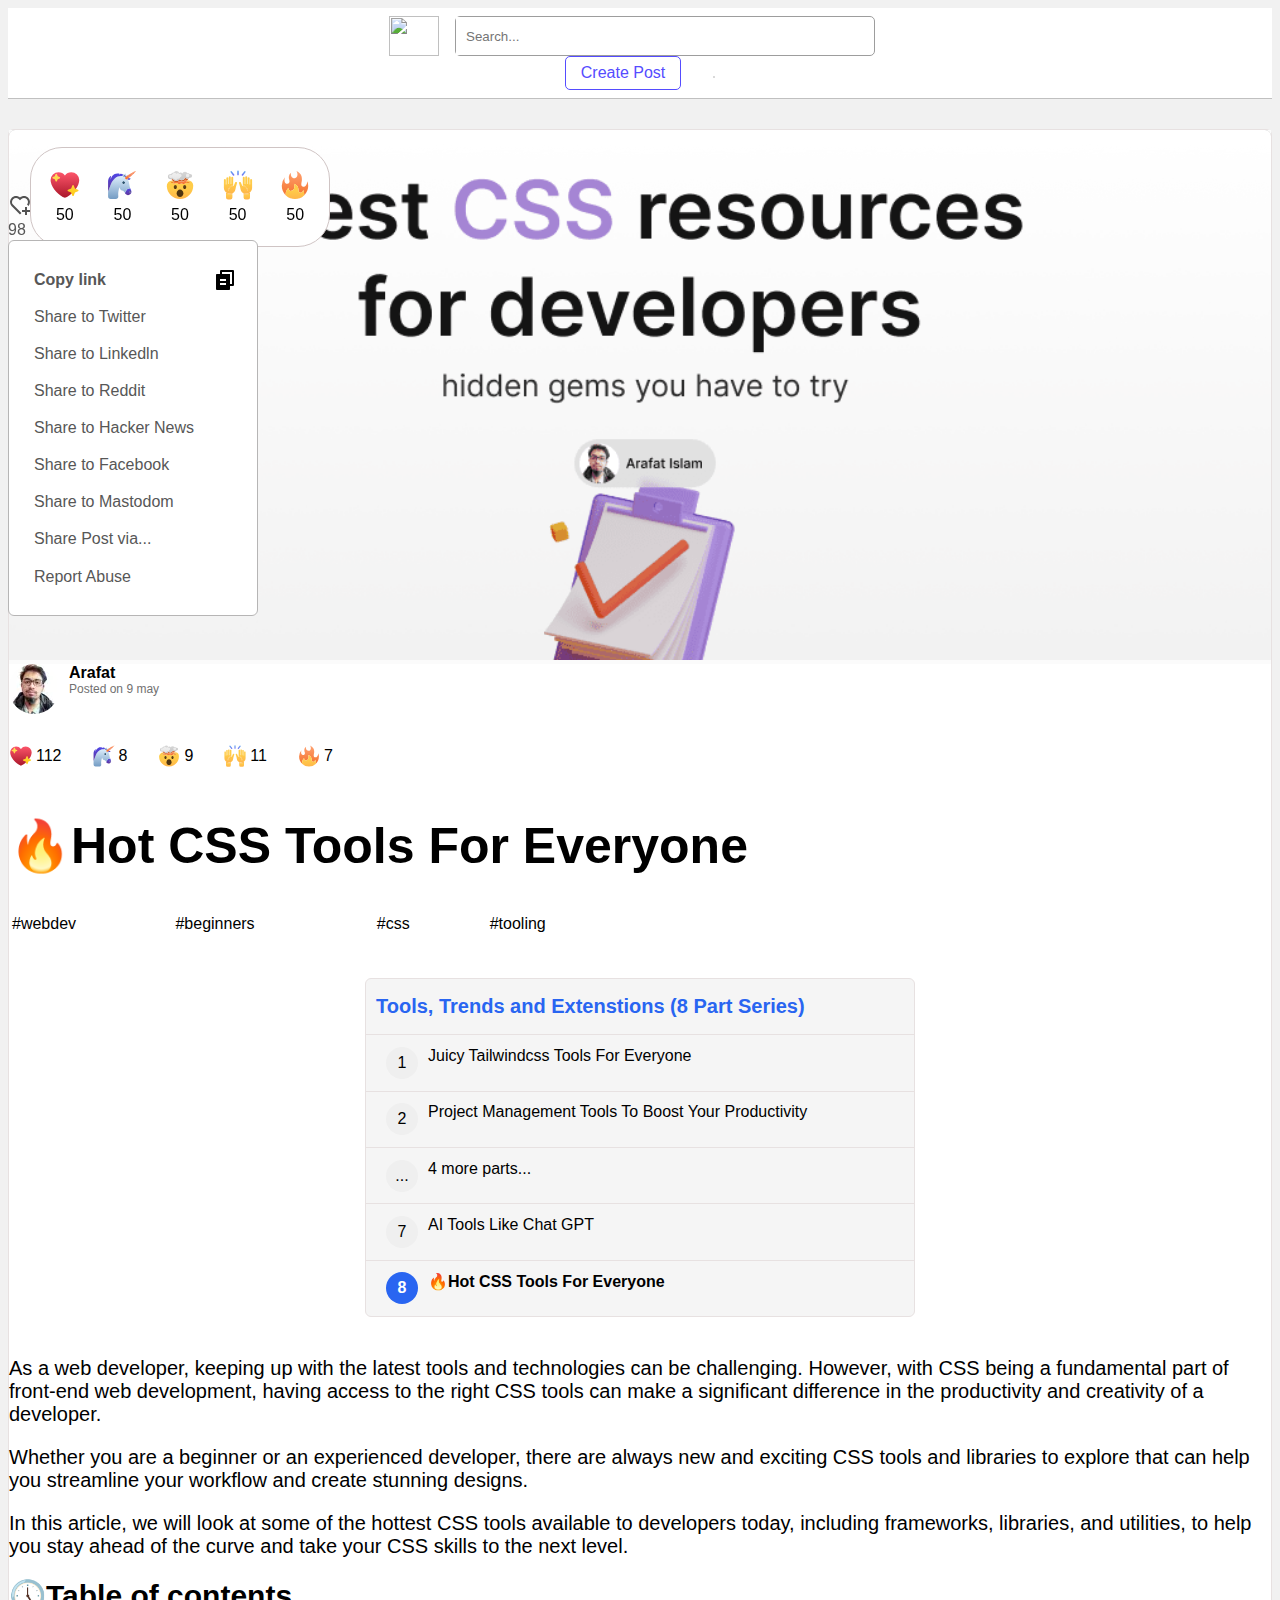
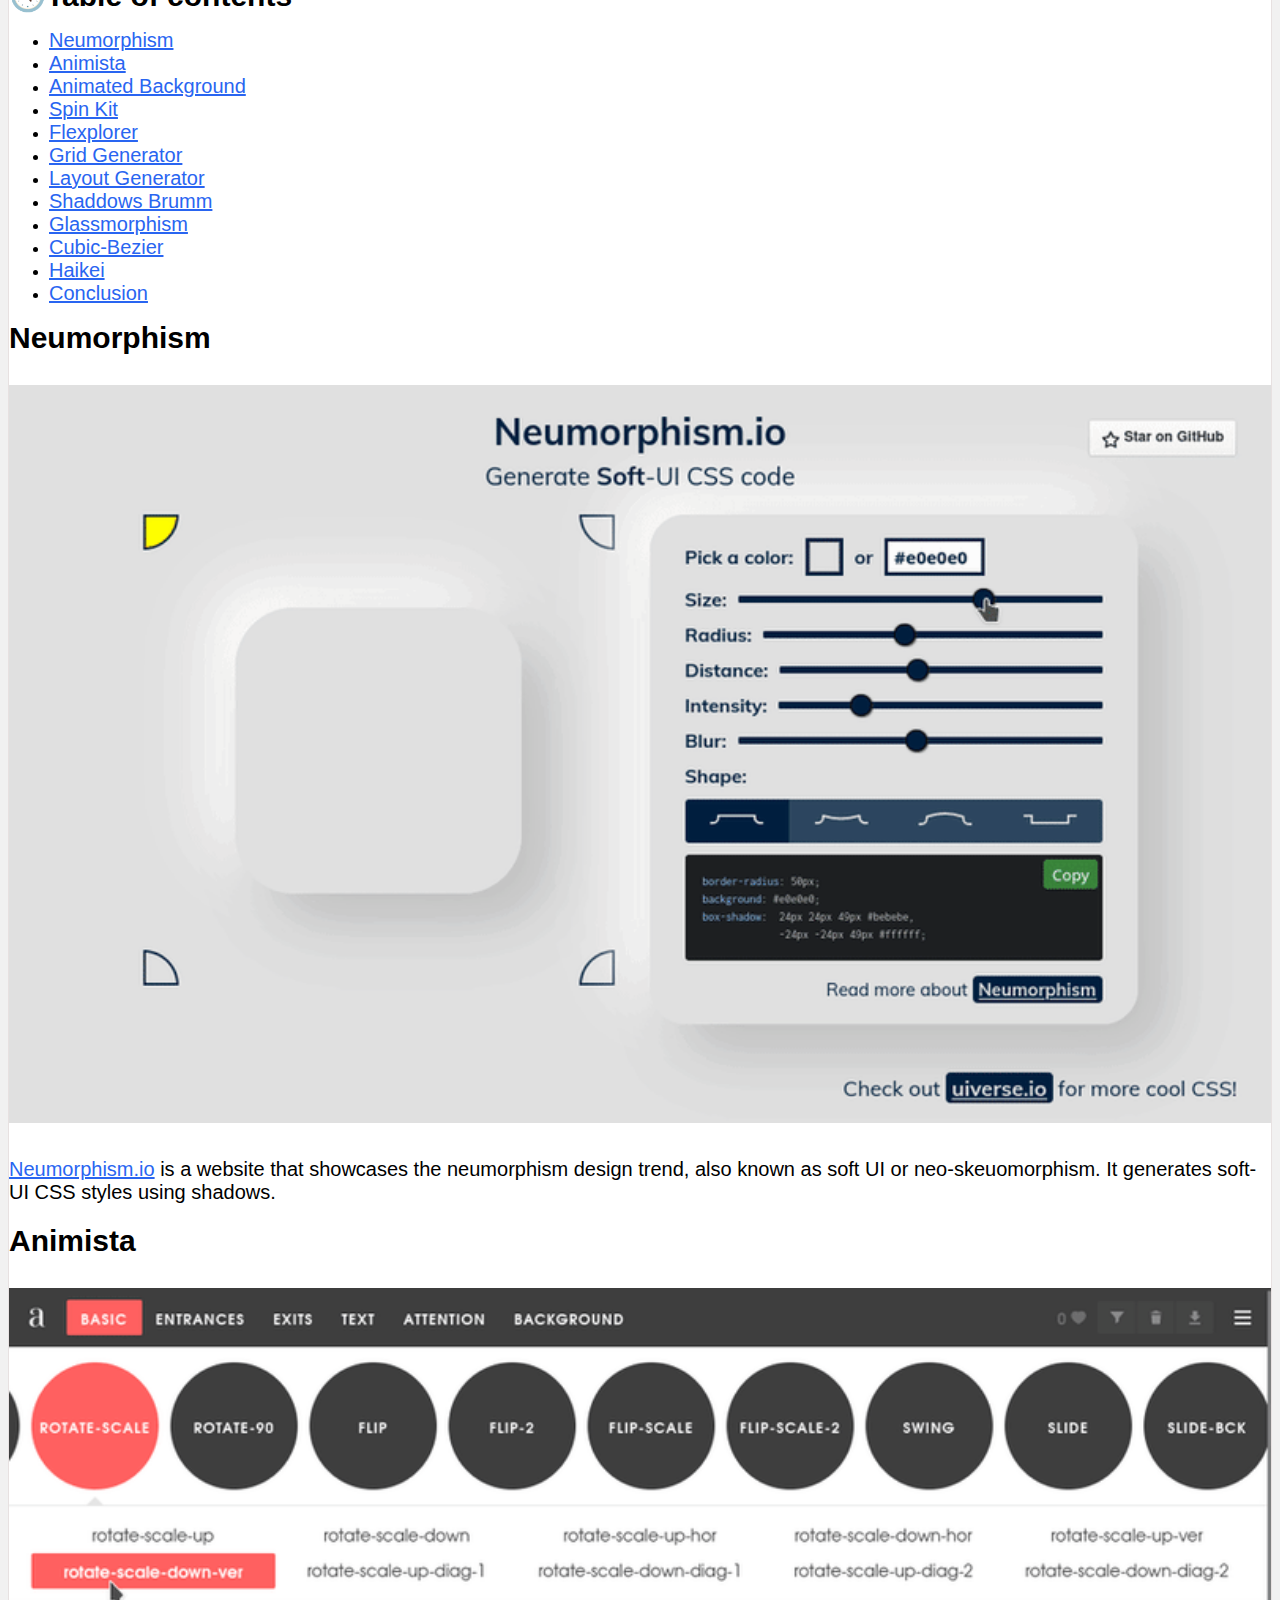
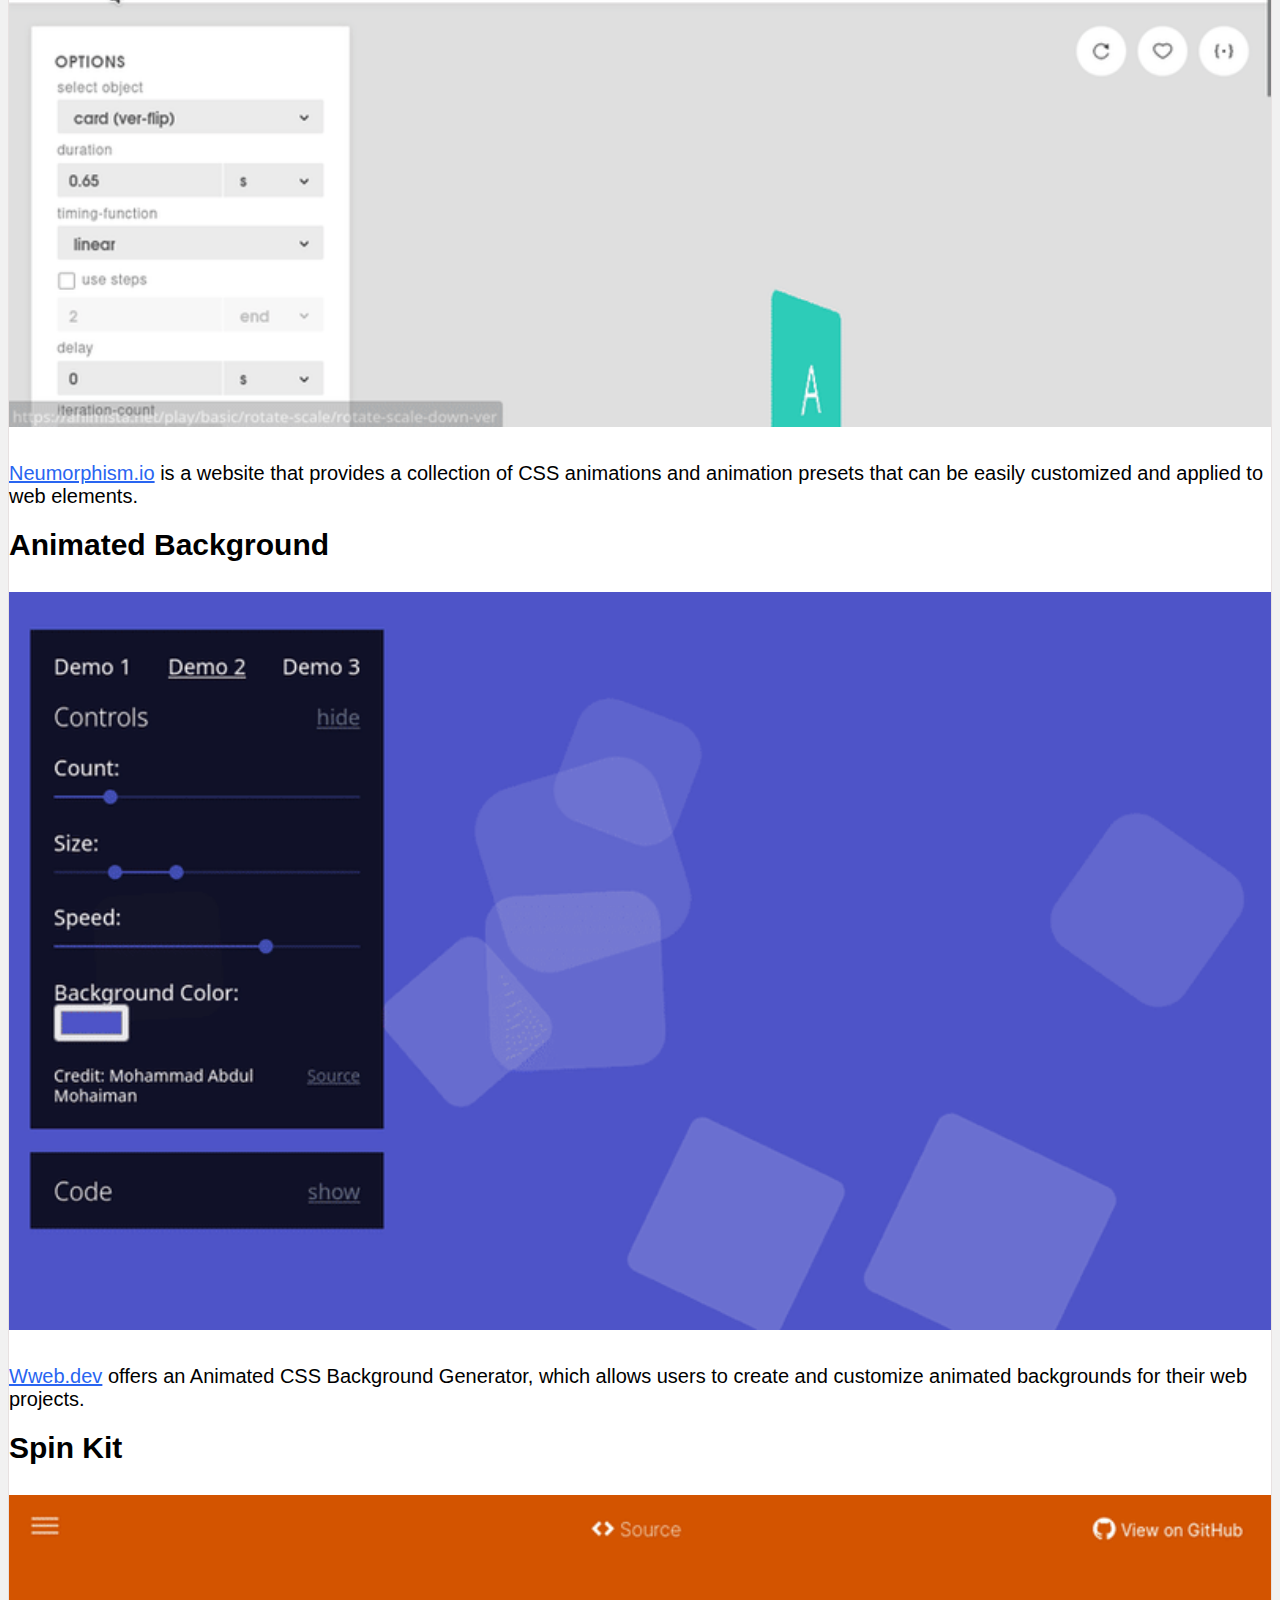
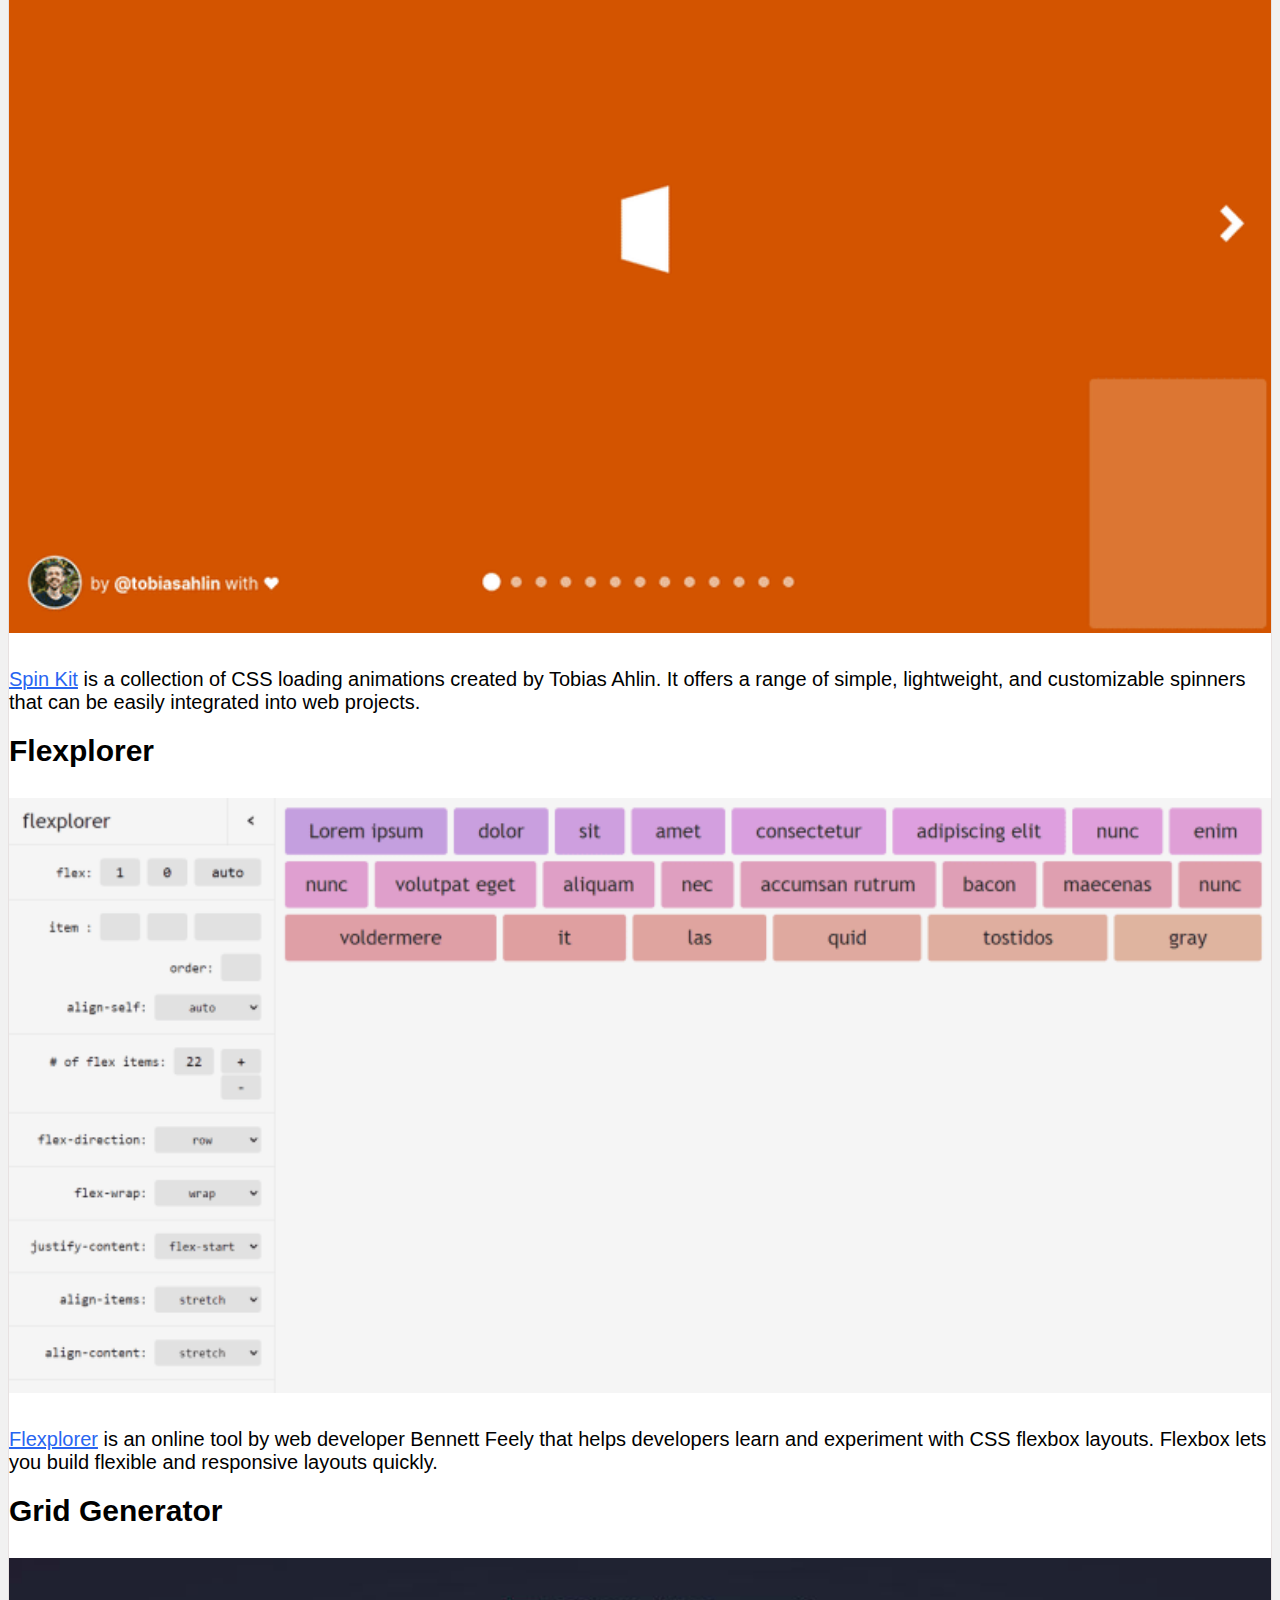
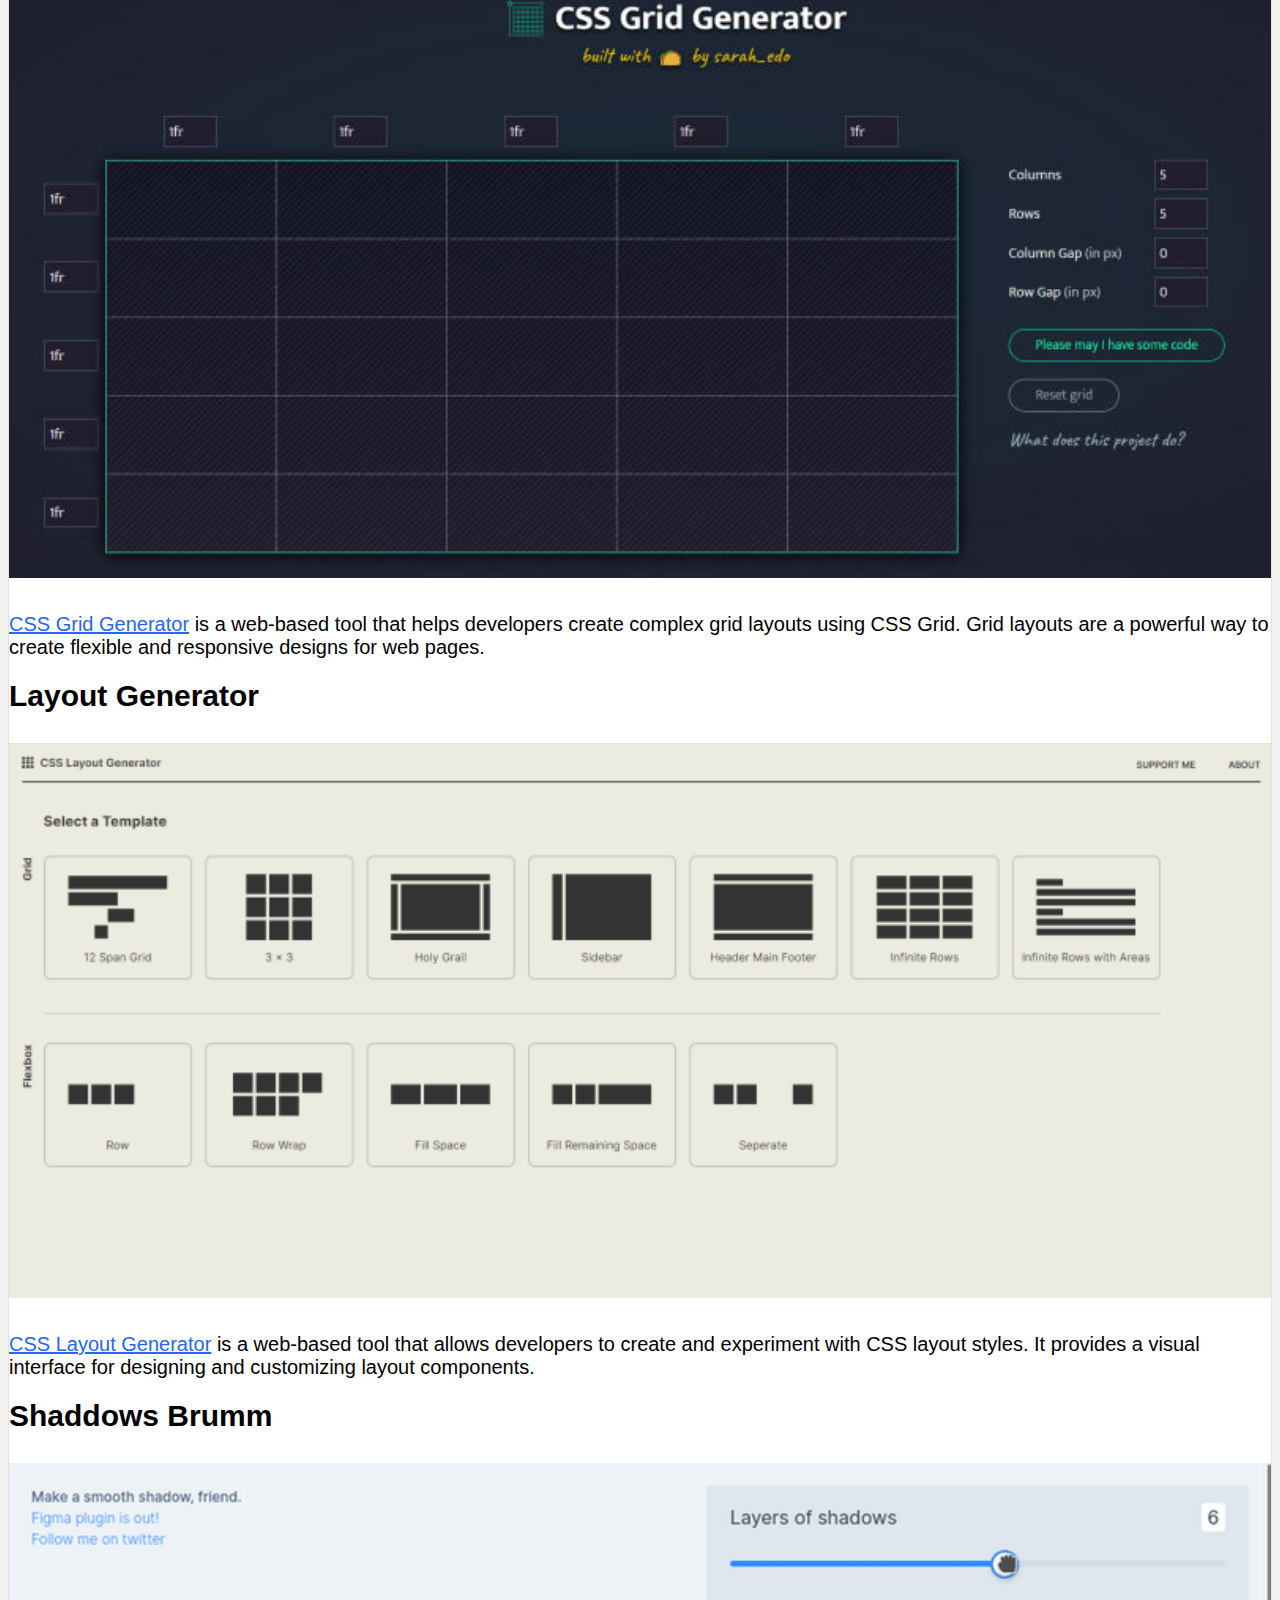
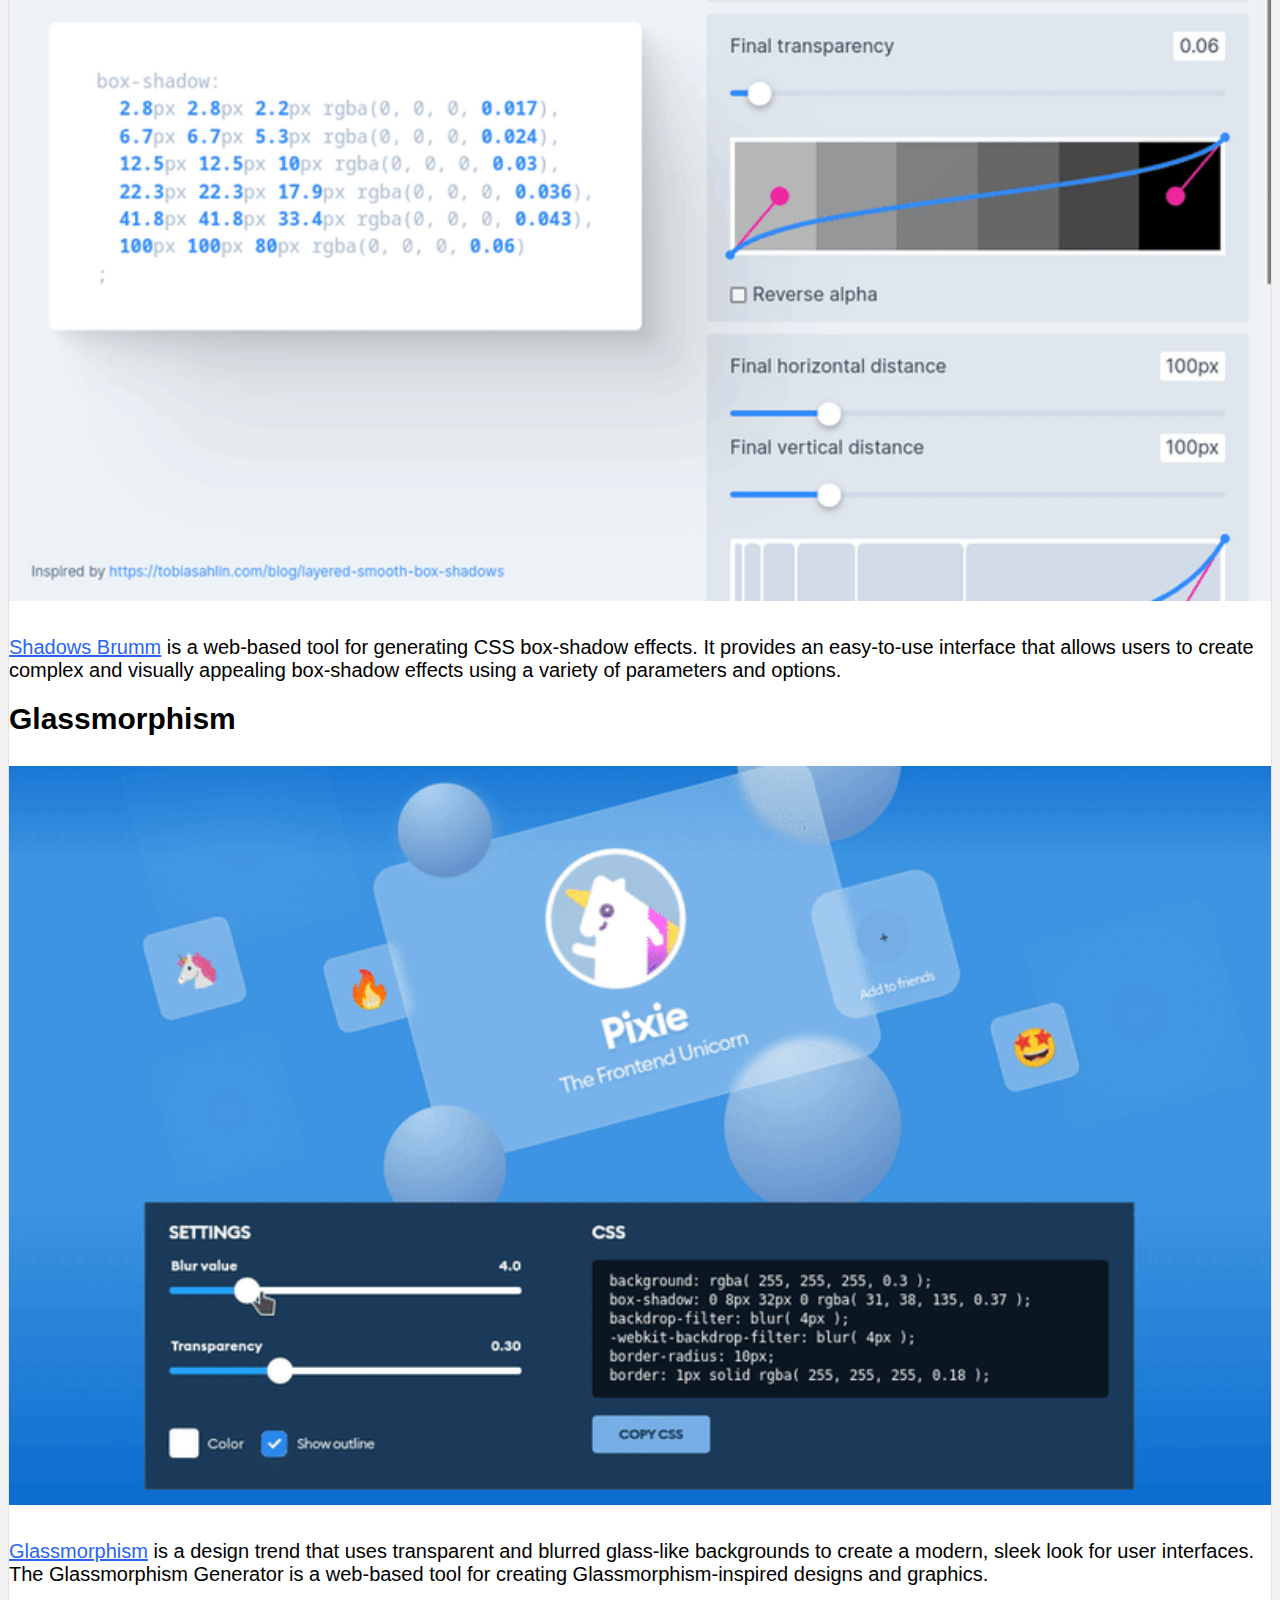
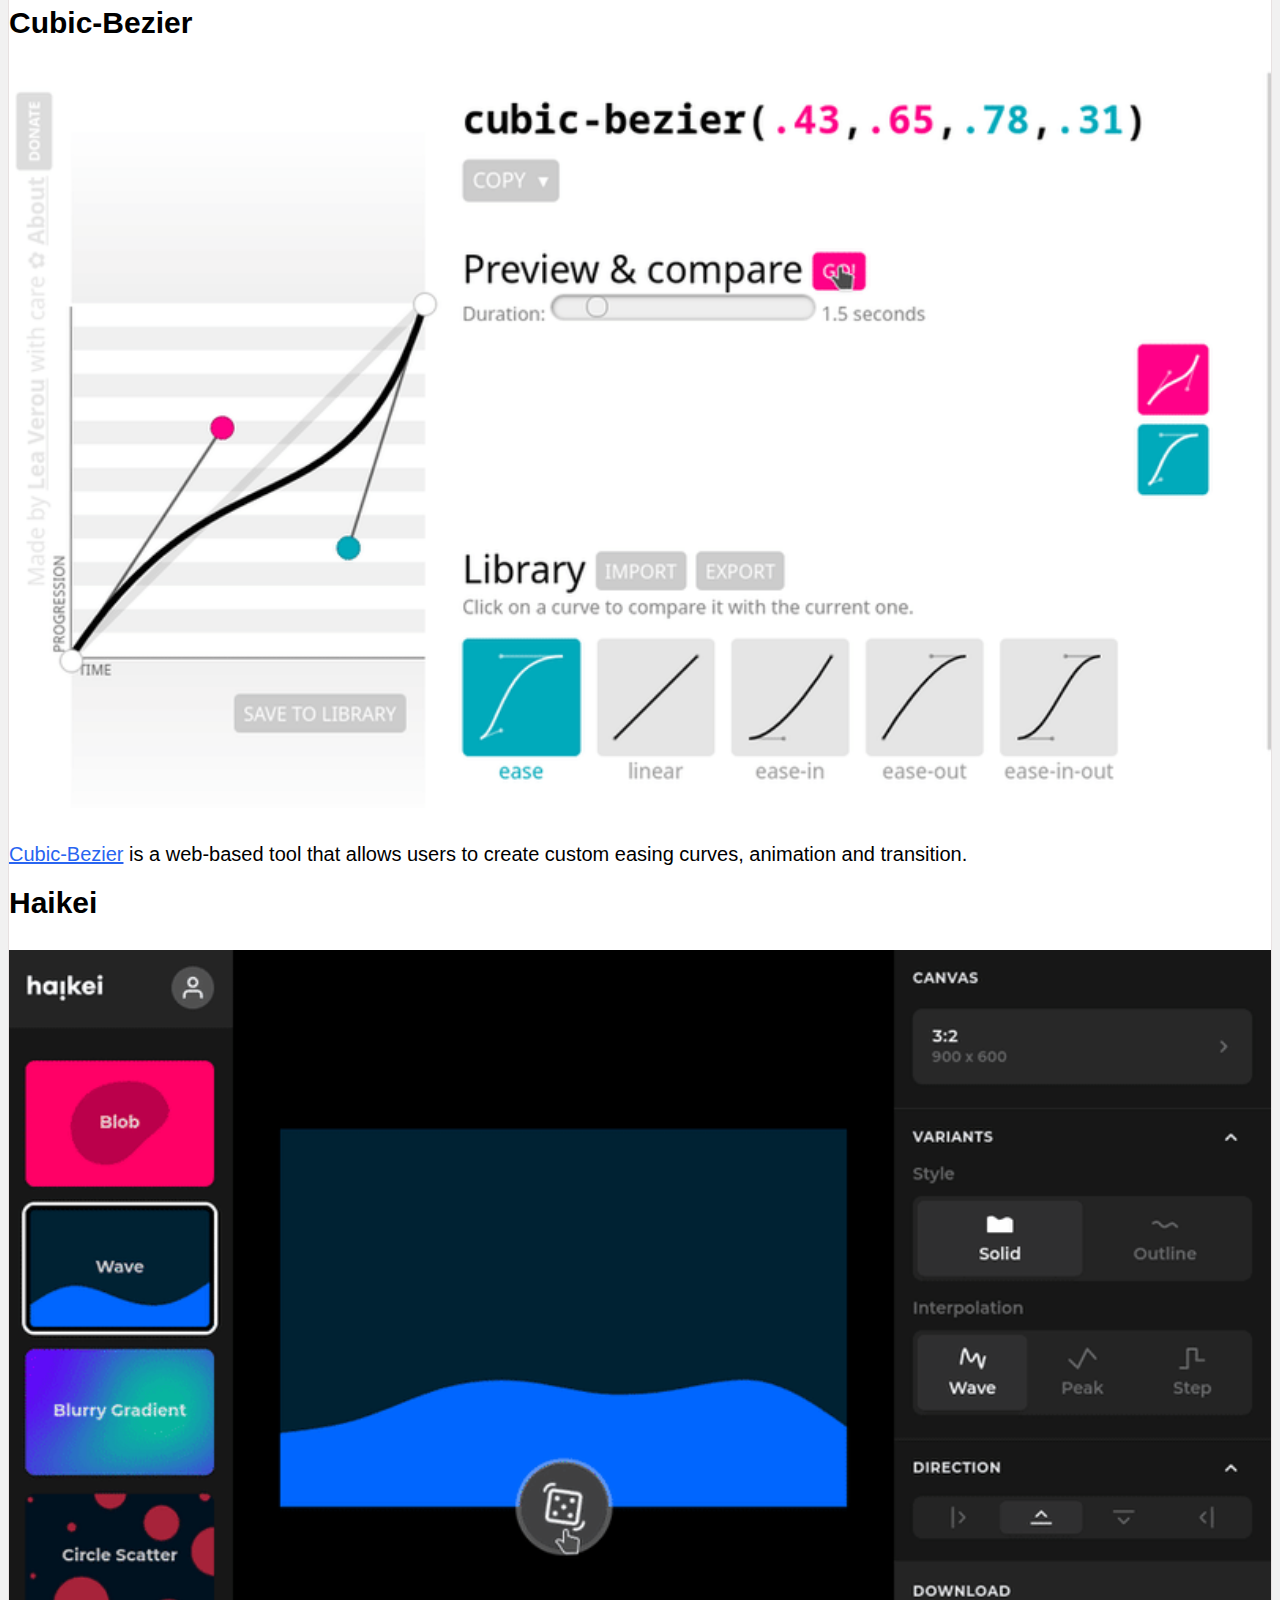
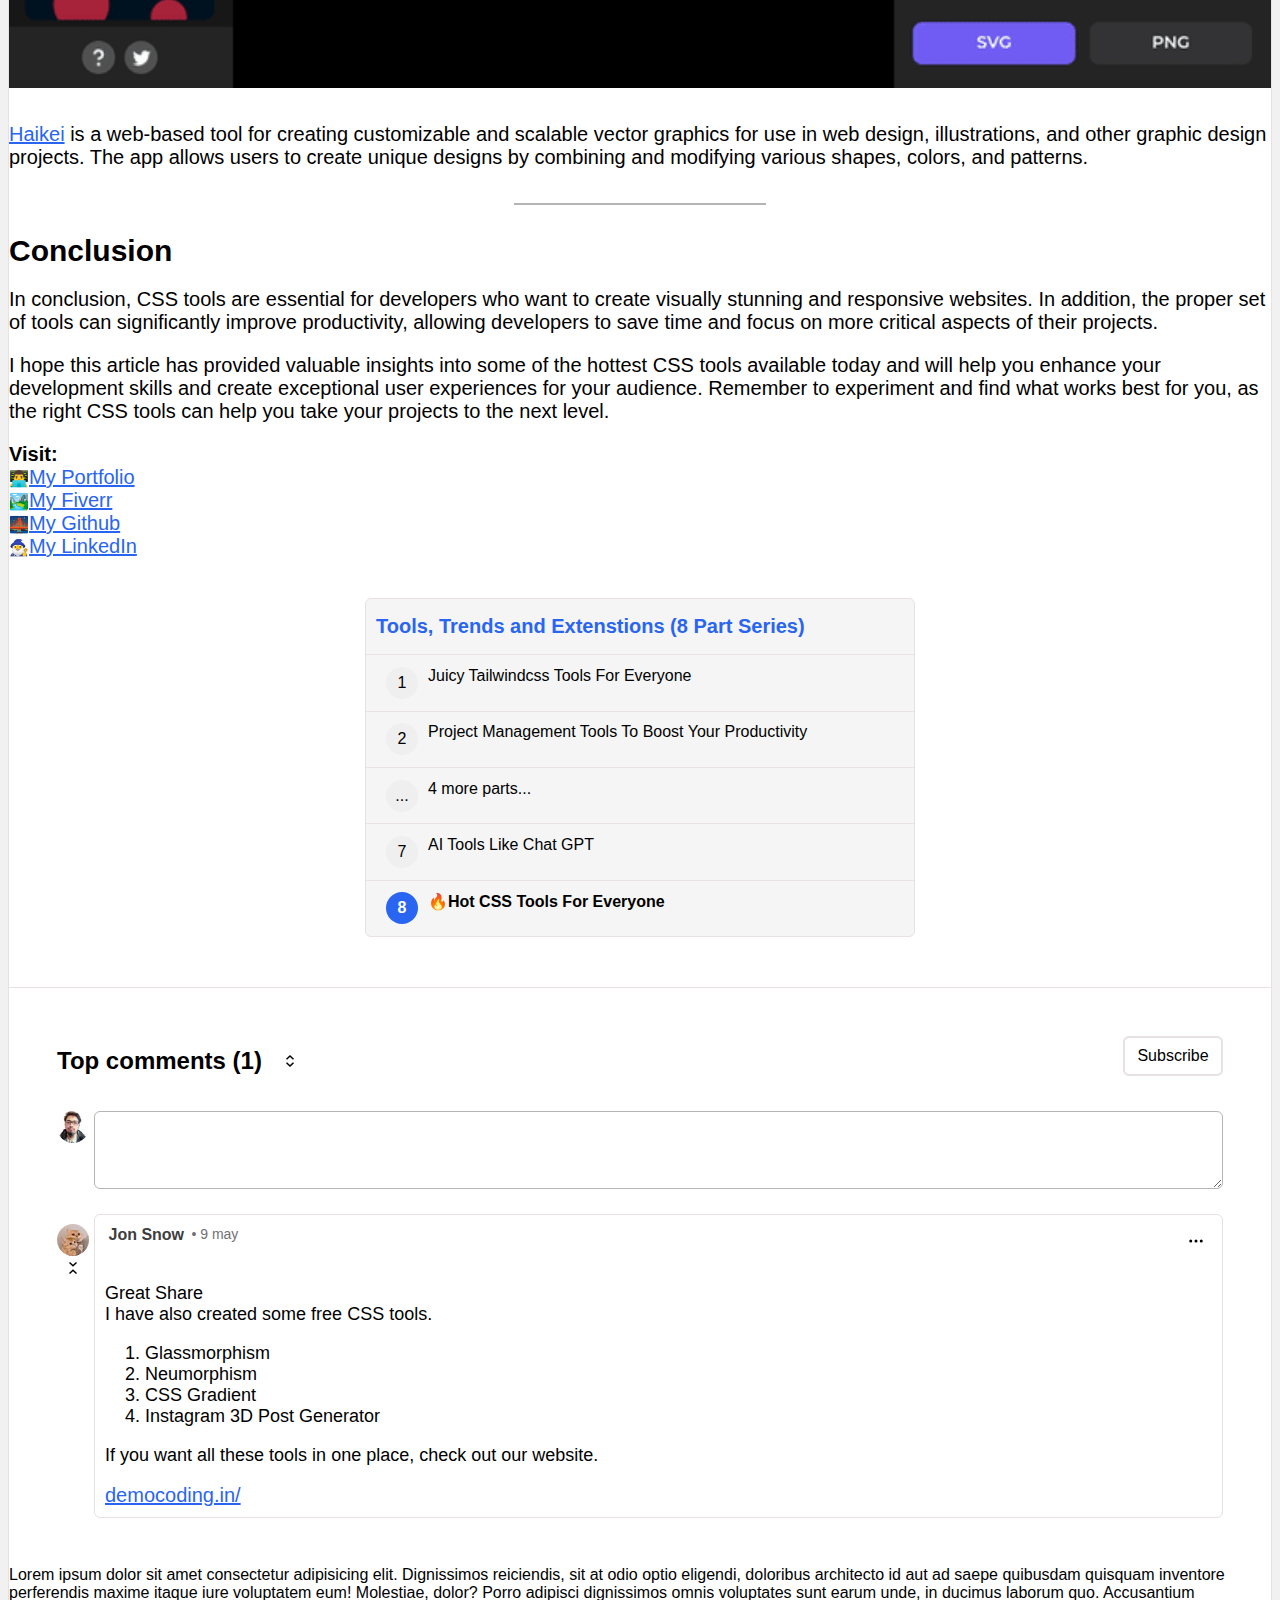
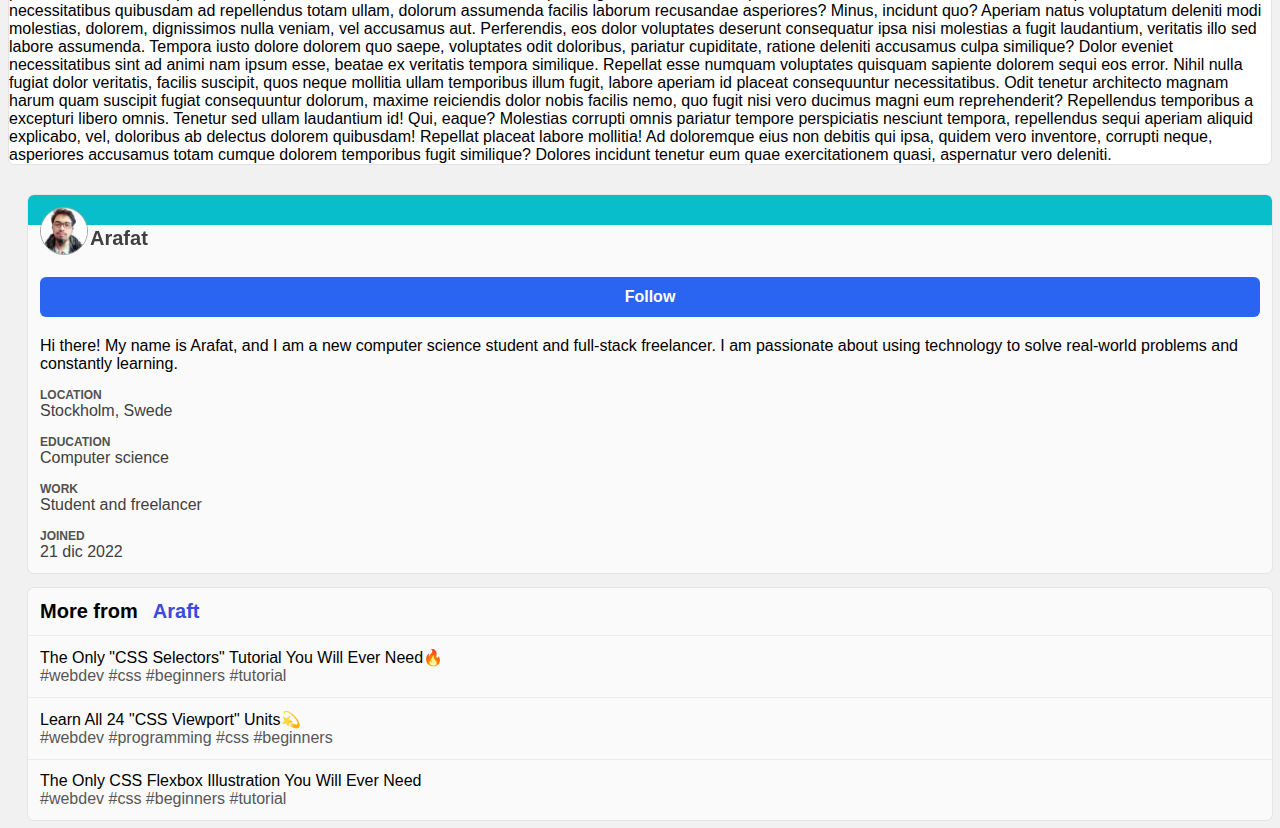
==== commit c0c6e40d: "post.html more from part completed" ====
--- a/post.html
+++ b/post.html
@@ -338,19 +338,25 @@
               <div class="mid__container_all_tools">
                 <div class="mid__container_all_tools_cont">
                   <div class="first mid__container_all_tools_cont_part">
-                    <div class=" mid__container_all_tools_cont_part_inside " >
+                    <div class="mid__container_all_tools_cont_part_inside">
                       <span>Tools, Trends and Extenstions (8 Part Series)</span>
                     </div>
                   </div>
                   <div class="mid__container_all_tools_cont_part">
                     <div class="mid__container_all_tools_cont_part_inside">
-                      <span class="mid__container_all_tools_cont_part_inside_number"><span>1</span></span>
+                      <span
+                        class="mid__container_all_tools_cont_part_inside_number"
+                        ><span>1</span></span
+                      >
                       <span>Juicy Tailwindcss Tools For Everyone</span>
                     </div>
                   </div>
                   <div class="mid__container_all_tools_cont_part">
                     <div class="mid__container_all_tools_cont_part_inside">
-                      <span class="mid__container_all_tools_cont_part_inside_number"><span>2</span></span>
+                      <span
+                        class="mid__container_all_tools_cont_part_inside_number"
+                        ><span>2</span></span
+                      >
                       <span
                         >Project Management Tools To Boost Your
                         Productivity</span
@@ -359,161 +365,318 @@
                   </div>
                   <div class="mid__container_all_tools_cont_part">
                     <div class="mid__container_all_tools_cont_part_inside">
-                      <span class="mid__container_all_tools_cont_part_inside_number"><span>...</span></span>
-                      <span
-                        >4 more parts...</span
-                      >
+                      <span
+                        class="mid__container_all_tools_cont_part_inside_number"
+                        ><span>...</span></span
+                      >
+                      <span>4 more parts...</span>
                     </div>
                   </div>
                   <div class="mid__container_all_tools_cont_part">
                     <div class="mid__container_all_tools_cont_part_inside">
-                      <span class="mid__container_all_tools_cont_part_inside_number"><span>7</span></span>
-                      <span
-                        >AI Tools Like Chat GPT</span
-                      >
+                      <span
+                        class="mid__container_all_tools_cont_part_inside_number"
+                        ><span>7</span></span
+                      >
+                      <span>AI Tools Like Chat GPT</span>
                     </div>
                   </div>
                   <div class="mid__container_all_tools_cont_part last">
                     <div class="mid__container_all_tools_cont_part_inside">
-                      <span class="mid__container_all_tools_cont_part_inside_number mid__container_all_tools_cont_part_inside_number_last" ><span>8</span></span>
-                      <span
-                        >🔥Hot CSS Tools For Everyone</span
-                      >
+                      <span
+                        class="mid__container_all_tools_cont_part_inside_number mid__container_all_tools_cont_part_inside_number_last"
+                        ><span>8</span></span
+                      >
+                      <span>🔥Hot CSS Tools For Everyone</span>
                     </div>
                   </div>
                 </div>
               </div>
               <div class="mid__container_all_description">
-                    <p>As a web developer, keeping up with the latest tools and technologies can be challenging. However, with CSS being a fundamental part of front-end web development, having access to the right CSS tools can make a significant difference in the productivity and creativity of a developer.</p>
-                    <p>Whether you are a beginner or an experienced developer, there are always new and exciting CSS tools and libraries to explore that can help you streamline your workflow and create stunning designs.</p>
-                    <p>In this article, we will look at some of the hottest CSS tools available to developers today, including frameworks, libraries, and utilities, to help you stay ahead of the curve and take your CSS skills to the next level.</p>
+                <p>
+                  As a web developer, keeping up with the latest tools and
+                  technologies can be challenging. However, with CSS being a
+                  fundamental part of front-end web development, having access
+                  to the right CSS tools can make a significant difference in
+                  the productivity and creativity of a developer.
+                </p>
+                <p>
+                  Whether you are a beginner or an experienced developer, there
+                  are always new and exciting CSS tools and libraries to explore
+                  that can help you streamline your workflow and create stunning
+                  designs.
+                </p>
+                <p>
+                  In this article, we will look at some of the hottest CSS tools
+                  available to developers today, including frameworks,
+                  libraries, and utilities, to help you stay ahead of the curve
+                  and take your CSS skills to the next level.
+                </p>
               </div>
               <div class="mid__container_all_table_of_content">
-                <span class="mid__container_all_table_of_content_title">🕔Table of contents</span>
+                <span class="mid__container_all_table_of_content_title"
+                  >🕔Table of contents</span
+                >
                 <ul class="mid__container_all_table_of_content_title_ul">
-                    <li><a href="">Neumorphism</a></li>
-                    <li><a href="">Animista</a></li>
-                    <li><a href="">Animated Background</a></li>
-                    <li><a href="">Spin Kit</a></li>
-                    <li><a href="">Flexplorer</a></li>
-                    <li><a href="">Grid Generator</a></li>
-                    <li><a href="">Layout Generator</a></li>
-                    <li><a href="">Shaddows Brumm</a></li>
-                    <li><a href="">Glassmorphism</a></li>
-                    <li><a href="">Cubic-Bezier</a></li>
-                    <li><a href="">Haikei</a></li>
-                    <li><a href="">Conclusion</a></li>
+                  <li><a href="">Neumorphism</a></li>
+                  <li><a href="">Animista</a></li>
+                  <li><a href="">Animated Background</a></li>
+                  <li><a href="">Spin Kit</a></li>
+                  <li><a href="">Flexplorer</a></li>
+                  <li><a href="">Grid Generator</a></li>
+                  <li><a href="">Layout Generator</a></li>
+                  <li><a href="">Shaddows Brumm</a></li>
+                  <li><a href="">Glassmorphism</a></li>
+                  <li><a href="">Cubic-Bezier</a></li>
+                  <li><a href="">Haikei</a></li>
+                  <li><a href="">Conclusion</a></li>
                 </ul>
               </div>
               <div class="mid__container_all_topics">
                 <span class="mid__container_all_topics_title">Neumorphism</span>
-                <img class="mid__container_all_topics_title_img" src="./img/marin/Neumorphism.gif" alt="">
+                <img
+                  class="mid__container_all_topics_title_img"
+                  src="./img/marin/Neumorphism.gif"
+                  alt=""
+                />
                 <p class="mid__container_all_topics_paragraph">
-                <a class="mid__container_all_topics_paragraph_link" href="">Neumorphism.io</a> is a website that showcases the neumorphism design trend, also known as soft UI or neo-skeuomorphism. It generates soft-UI CSS styles using shadows.
+                  <a class="mid__container_all_topics_paragraph_link" href=""
+                    >Neumorphism.io</a
+                  >
+                  is a website that showcases the neumorphism design trend, also
+                  known as soft UI or neo-skeuomorphism. It generates soft-UI
+                  CSS styles using shadows.
                 </p>
               </div>
               <div class="mid__container_all_topics">
                 <span class="mid__container_all_topics_title">Animista</span>
-                <img class="mid__container_all_topics_title_img" src="./img/marin/Animista.gif" alt="">
+                <img
+                  class="mid__container_all_topics_title_img"
+                  src="./img/marin/Animista.gif"
+                  alt=""
+                />
                 <p class="mid__container_all_topics_paragraph">
-                <a class="mid__container_all_topics_paragraph_link" href="">Neumorphism.io</a> is a website that provides a collection of CSS animations and animation presets that can be easily customized and applied to web elements.
+                  <a class="mid__container_all_topics_paragraph_link" href=""
+                    >Neumorphism.io</a
+                  >
+                  is a website that provides a collection of CSS animations and
+                  animation presets that can be easily customized and applied to
+                  web elements.
                 </p>
               </div>
               <div class="mid__container_all_topics">
-                <span class="mid__container_all_topics_title">Animated Background</span>
-                <img class="mid__container_all_topics_title_img" src="./img/marin/Animated_Background.gif" alt="">
+                <span class="mid__container_all_topics_title"
+                  >Animated Background</span
+                >
+                <img
+                  class="mid__container_all_topics_title_img"
+                  src="./img/marin/Animated_Background.gif"
+                  alt=""
+                />
                 <p class="mid__container_all_topics_paragraph">
-                <a class="mid__container_all_topics_paragraph_link" href="">Wweb.dev</a> offers an Animated CSS Background Generator, which allows users to create and customize animated backgrounds for their web projects.
+                  <a class="mid__container_all_topics_paragraph_link" href=""
+                    >Wweb.dev</a
+                  >
+                  offers an Animated CSS Background Generator, which allows
+                  users to create and customize animated backgrounds for their
+                  web projects.
                 </p>
               </div>
               <div class="mid__container_all_topics">
                 <span class="mid__container_all_topics_title">Spin Kit</span>
-                <img class="mid__container_all_topics_title_img" src="./img/marin/Spin_Kit.gif" alt="">
+                <img
+                  class="mid__container_all_topics_title_img"
+                  src="./img/marin/Spin_Kit.gif"
+                  alt=""
+                />
                 <p class="mid__container_all_topics_paragraph">
-                <a class="mid__container_all_topics_paragraph_link" href="">Spin Kit</a> is a collection of CSS loading animations created by Tobias Ahlin. It offers a range of simple, lightweight, and customizable spinners that can be easily integrated into web projects.
+                  <a class="mid__container_all_topics_paragraph_link" href=""
+                    >Spin Kit</a
+                  >
+                  is a collection of CSS loading animations created by Tobias
+                  Ahlin. It offers a range of simple, lightweight, and
+                  customizable spinners that can be easily integrated into web
+                  projects.
                 </p>
               </div>
               <div class="mid__container_all_topics">
                 <span class="mid__container_all_topics_title">Flexplorer</span>
-                <img class="mid__container_all_topics_title_img" src="./img/marin/Flexplorer.png" alt="">
+                <img
+                  class="mid__container_all_topics_title_img"
+                  src="./img/marin/Flexplorer.png"
+                  alt=""
+                />
                 <p class="mid__container_all_topics_paragraph">
-                <a class="mid__container_all_topics_paragraph_link" href="">Flexplorer</a> is an online tool by web developer Bennett Feely that helps developers learn and experiment with CSS flexbox layouts. Flexbox lets you build flexible and responsive layouts quickly.
+                  <a class="mid__container_all_topics_paragraph_link" href=""
+                    >Flexplorer</a
+                  >
+                  is an online tool by web developer Bennett Feely that helps
+                  developers learn and experiment with CSS flexbox layouts.
+                  Flexbox lets you build flexible and responsive layouts
+                  quickly.
                 </p>
               </div>
               <div class="mid__container_all_topics">
-                <span class="mid__container_all_topics_title">Grid Generator</span>
-                <img class="mid__container_all_topics_title_img" src="./img/marin/Grid_Generator.jfif" alt="">
+                <span class="mid__container_all_topics_title"
+                  >Grid Generator</span
+                >
+                <img
+                  class="mid__container_all_topics_title_img"
+                  src="./img/marin/Grid_Generator.jfif"
+                  alt=""
+                />
                 <p class="mid__container_all_topics_paragraph">
-                <a class="mid__container_all_topics_paragraph_link" href="">CSS Grid Generator</a> is a web-based tool that helps developers create complex grid layouts using CSS Grid. Grid layouts are a powerful way to create flexible and responsive designs for web pages.
+                  <a class="mid__container_all_topics_paragraph_link" href=""
+                    >CSS Grid Generator</a
+                  >
+                  is a web-based tool that helps developers create complex grid
+                  layouts using CSS Grid. Grid layouts are a powerful way to
+                  create flexible and responsive designs for web pages.
                 </p>
               </div>
               <div class="mid__container_all_topics">
-                <span class="mid__container_all_topics_title">Layout Generator</span>
-                <img class="mid__container_all_topics_title_img" src="./img/marin/Layout_Generator.png" alt="">
+                <span class="mid__container_all_topics_title"
+                  >Layout Generator</span
+                >
+                <img
+                  class="mid__container_all_topics_title_img"
+                  src="./img/marin/Layout_Generator.png"
+                  alt=""
+                />
                 <p class="mid__container_all_topics_paragraph">
-                <a class="mid__container_all_topics_paragraph_link" href="">CSS Layout Generator</a> is a web-based tool that allows developers to create and experiment with CSS layout styles. It provides a visual interface for designing and customizing layout components.
+                  <a class="mid__container_all_topics_paragraph_link" href=""
+                    >CSS Layout Generator</a
+                  >
+                  is a web-based tool that allows developers to create and
+                  experiment with CSS layout styles. It provides a visual
+                  interface for designing and customizing layout components.
                 </p>
               </div>
               <div class="mid__container_all_topics">
-                <span class="mid__container_all_topics_title">Shaddows Brumm</span>
-                <img class="mid__container_all_topics_title_img" src="./img/marin/Shaddows_Brumm.gif" alt="">
+                <span class="mid__container_all_topics_title"
+                  >Shaddows Brumm</span
+                >
+                <img
+                  class="mid__container_all_topics_title_img"
+                  src="./img/marin/Shaddows_Brumm.gif"
+                  alt=""
+                />
                 <p class="mid__container_all_topics_paragraph">
-                <a class="mid__container_all_topics_paragraph_link" href="">Shadows Brumm</a> is a web-based tool for generating CSS box-shadow effects. It provides an easy-to-use interface that allows users to create complex and visually appealing box-shadow effects using a variety of parameters and options.
+                  <a class="mid__container_all_topics_paragraph_link" href=""
+                    >Shadows Brumm</a
+                  >
+                  is a web-based tool for generating CSS box-shadow effects. It
+                  provides an easy-to-use interface that allows users to create
+                  complex and visually appealing box-shadow effects using a
+                  variety of parameters and options.
                 </p>
               </div>
               <div class="mid__container_all_topics">
-                <span class="mid__container_all_topics_title">Glassmorphism</span>
-                <img class="mid__container_all_topics_title_img" src="./img/marin/Glassmorphism.gif" alt="">
+                <span class="mid__container_all_topics_title"
+                  >Glassmorphism</span
+                >
+                <img
+                  class="mid__container_all_topics_title_img"
+                  src="./img/marin/Glassmorphism.gif"
+                  alt=""
+                />
                 <p class="mid__container_all_topics_paragraph">
-                <a class="mid__container_all_topics_paragraph_link" href="">Glassmorphism</a> is a design trend that uses transparent and blurred glass-like backgrounds to create a modern, sleek look for user interfaces. The Glassmorphism Generator is a web-based tool for creating Glassmorphism-inspired designs and graphics.
+                  <a class="mid__container_all_topics_paragraph_link" href=""
+                    >Glassmorphism</a
+                  >
+                  is a design trend that uses transparent and blurred glass-like
+                  backgrounds to create a modern, sleek look for user
+                  interfaces. The Glassmorphism Generator is a web-based tool
+                  for creating Glassmorphism-inspired designs and graphics.
                 </p>
               </div>
               <div class="mid__container_all_topics">
-                <span class="mid__container_all_topics_title">Cubic-Bezier</span>
-                <img class="mid__container_all_topics_title_img" src="./img/marin/Cubic-Bezier.gif" alt="">
+                <span class="mid__container_all_topics_title"
+                  >Cubic-Bezier</span
+                >
+                <img
+                  class="mid__container_all_topics_title_img"
+                  src="./img/marin/Cubic-Bezier.gif"
+                  alt=""
+                />
                 <p class="mid__container_all_topics_paragraph">
-                <a class="mid__container_all_topics_paragraph_link" href="">Cubic-Bezier</a> is a web-based tool that allows users to create custom easing curves, animation and transition.
+                  <a class="mid__container_all_topics_paragraph_link" href=""
+                    >Cubic-Bezier</a
+                  >
+                  is a web-based tool that allows users to create custom easing
+                  curves, animation and transition.
                 </p>
               </div>
               <div class="mid__container_all_topics">
                 <span class="mid__container_all_topics_title">Haikei</span>
-                <img class="mid__container_all_topics_title_img" src="./img/marin/Haikei.gif" alt="">
+                <img
+                  class="mid__container_all_topics_title_img"
+                  src="./img/marin/Haikei.gif"
+                  alt=""
+                />
                 <p class="mid__container_all_topics_paragraph">
-                <a class="mid__container_all_topics_paragraph_link" href="">Haikei</a> is a web-based tool for creating customizable and scalable vector graphics for use in web design, illustrations, and other graphic design projects. The app allows users to create unique designs by combining and modifying various shapes, colors, and patterns.
+                  <a class="mid__container_all_topics_paragraph_link" href=""
+                    >Haikei</a
+                  >
+                  is a web-based tool for creating customizable and scalable
+                  vector graphics for use in web design, illustrations, and
+                  other graphic design projects. The app allows users to create
+                  unique designs by combining and modifying various shapes,
+                  colors, and patterns.
                 </p>
               </div>
               <div class="mid__container_all_divisor">
-                <hr class="mid__container_all_divisor_bar"/>
+                <hr class="mid__container_all_divisor_bar" />
               </div>
               <div class="mid__container_all_conclution">
-                <span class="mid__container_all_conclution_title">Conclusion</span>
-                <p class="mid__container_all_conclution_para">In conclusion, CSS tools are essential for developers who want to create visually stunning and responsive websites. In addition, the proper set of tools can significantly improve productivity, allowing developers to save time and focus on more critical aspects of their projects.</p>
-                <p class="mid__container_all_conclution_para">I hope this article has provided valuable insights into some of the hottest CSS tools available today and will help you enhance your development skills and create exceptional user experiences for your audience. Remember to experiment and find what works best for you, as the right CSS tools can help you take your projects to the next level.</p>
-            </div>
-            <div class="mid__container_all_visit">
+                <span class="mid__container_all_conclution_title"
+                  >Conclusion</span
+                >
+                <p class="mid__container_all_conclution_para">
+                  In conclusion, CSS tools are essential for developers who want
+                  to create visually stunning and responsive websites. In
+                  addition, the proper set of tools can significantly improve
+                  productivity, allowing developers to save time and focus on
+                  more critical aspects of their projects.
+                </p>
+                <p class="mid__container_all_conclution_para">
+                  I hope this article has provided valuable insights into some
+                  of the hottest CSS tools available today and will help you
+                  enhance your development skills and create exceptional user
+                  experiences for your audience. Remember to experiment and find
+                  what works best for you, as the right CSS tools can help you
+                  take your projects to the next level.
+                </p>
+              </div>
+              <div class="mid__container_all_visit">
                 <span class="mid__container_all_visit_title">Visit:</span>
                 <div>👨‍💻<a href="">My Portfolio</a></div>
                 <div>🏞️<a href="">My Fiverr</a></div>
                 <div>🌉<a href="">My Github</a></div>
                 <div>🧙‍♂️<a href="">My LinkedIn</a></div>
-                
-            </div>
-            <div class="mid__container_all_tools">
+              </div>
+              <div class="mid__container_all_tools">
                 <div class="mid__container_all_tools_cont">
                   <div class="first mid__container_all_tools_cont_part">
-                    <div class=" mid__container_all_tools_cont_part_inside " >
+                    <div class="mid__container_all_tools_cont_part_inside">
                       <span>Tools, Trends and Extenstions (8 Part Series)</span>
                     </div>
                   </div>
                   <div class="mid__container_all_tools_cont_part">
                     <div class="mid__container_all_tools_cont_part_inside">
-                      <span class="mid__container_all_tools_cont_part_inside_number"><span>1</span></span>
+                      <span
+                        class="mid__container_all_tools_cont_part_inside_number"
+                        ><span>1</span></span
+                      >
                       <span>Juicy Tailwindcss Tools For Everyone</span>
                     </div>
                   </div>
                   <div class="mid__container_all_tools_cont_part">
                     <div class="mid__container_all_tools_cont_part_inside">
-                      <span class="mid__container_all_tools_cont_part_inside_number"><span>2</span></span>
+                      <span
+                        class="mid__container_all_tools_cont_part_inside_number"
+                        ><span>2</span></span
+                      >
                       <span
                         >Project Management Tools To Boost Your
                         Productivity</span
@@ -522,128 +685,357 @@
                   </div>
                   <div class="mid__container_all_tools_cont_part">
                     <div class="mid__container_all_tools_cont_part_inside">
-                      <span class="mid__container_all_tools_cont_part_inside_number"><span>...</span></span>
-                      <span
-                        >4 more parts...</span
-                      >
+                      <span
+                        class="mid__container_all_tools_cont_part_inside_number"
+                        ><span>...</span></span
+                      >
+                      <span>4 more parts...</span>
                     </div>
                   </div>
                   <div class="mid__container_all_tools_cont_part">
                     <div class="mid__container_all_tools_cont_part_inside">
-                      <span class="mid__container_all_tools_cont_part_inside_number"><span>7</span></span>
-                      <span
-                        >AI Tools Like Chat GPT</span
-                      >
+                      <span
+                        class="mid__container_all_tools_cont_part_inside_number"
+                        ><span>7</span></span
+                      >
+                      <span>AI Tools Like Chat GPT</span>
                     </div>
                   </div>
                   <div class="mid__container_all_tools_cont_part last">
                     <div class="mid__container_all_tools_cont_part_inside">
-                      <span class="mid__container_all_tools_cont_part_inside_number mid__container_all_tools_cont_part_inside_number_last" ><span>8</span></span>
-                      <span
-                        >🔥Hot CSS Tools For Everyone</span
-                      >
-                    </div>
-                  </div>
-                </div>
-              </div>
-
-
+                      <span
+                        class="mid__container_all_tools_cont_part_inside_number mid__container_all_tools_cont_part_inside_number_last"
+                        ><span>8</span></span
+                      >
+                      <span>🔥Hot CSS Tools For Everyone</span>
+                    </div>
+                  </div>
+                </div>
+              </div>
             </div>
           </div>
           <div class="mid__container_comments">
             <div class="mid__container_comments_container">
-                <div class="mid__container_comments_container_header">
-                    <div class="mid__container_comments_container_header_top">
-                        <span class="mid__container_comments_container_header_top_text">Top comments (1)</span>
-                        <div class="mid__container_comments_container_header_top_img">
-                            <svg xmlns="http://www.w3.org/2000/svg" width="24" height="24" viewBox="0 0 24 24" aria-hidden="true" class="mt-2"><title>Crown</title>
-                                <path d="M12 18l-4-3.771 1-.943 3 2.829 3-2.829 1 .943L12 18zm0-10.115l-3 2.829-1-.943L12 6l4 3.771-1 .942-3-2.828z"></path>
-                            </svg>
-                        </div>
-                    </div>
-                    <a href="" class="mid__container_comments_container_header_top_button"><span>Subscribe</span></a>
-                </div>
-                <div class="mid__container_comments_container_add_comment">
-                    <img class="mid__container_comments_container_add_comment_photo" src="./img/marin/bastoChica.webp" alt="">
-                    <textarea class="mid__container_comments_container_add_comment_text_area" name="" id="" cols="30" rows="10"></textarea>
-                </div>
-                <div class="mid__container_comments_container_comment">
-                    <div class="mid__container_comments_container_comment_avatar">
-                        <img class="mid__container_comments_container_comment_avatar_img" src="./img/marin/comment.webp" alt="">
-                        <svg xmlns="http://www.w3.org/2000/svg" width="24" height="24" viewBox="0 0 24 24" role="img" aria-labelledby="afn542xa4dmwidg7ng92ka3rvswb4nc9" class="crayons-icon expanded"><title id="afn542xa4dmwidg7ng92ka3rvswb4nc9">Collapse</title>
-                            <path d="M12 10.677L8 6.935 9 6l3 2.807L15 6l1 .935-4 3.742zm0 4.517L9 18l-1-.935 4-3.742 4 3.742-1 .934-3-2.805z"></path>
-                        </svg>
-                    </div>
-                    <div class="mid__container_comments_container_comment_body">
-                        <div class="mid__container_comments_container_comment_body_name">
-                            <div class="mid__container_comments_container_comment_body_name_left">
-                                <span class="mid__container_comments_container_comment_body_name_left_name">Jon Snow</span><span class="mid__container_comments_container_comment_body_name_left_date"> • 9 may</span>
-                            </div>
-                            <div class="mid__container_comments_container_comment_body_name_right">
-                                <svg xmlns="http://www.w3.org/2000/svg" width="24" height="24" viewBox="0 0 24 24" role="img" aria-labelledby="ajw30gyz89zprvzlcfrgyn96uou4kob9" class="crayons-icon pointer-events-none"><title id="ajw30gyz89zprvzlcfrgyn96uou4kob9">Dropdown menu</title>
-                                    <path fill-rule="evenodd" clip-rule="evenodd" d="M8.25 12a1.5 1.5 0 11-3 0 1.5 1.5 0 013 0zm5.25 0a1.5 1.5 0 11-3 0 1.5 1.5 0 013 0zm3.75 1.5a1.5 1.5 0 100-3 1.5 1.5 0 000 3z"></path>
-                                </svg>
-                            </div>
-                        </div>
-                        <div class="mid__container_comments_container_comment_body_content">
-                            <p>Great Share<br/>I have also created some free CSS tools.</p>
-                            <ol>
-                                <li>Glassmorphism</li>
-                                <li>Neumorphism</li>
-                                <li>CSS Gradient</li>
-                                <li>Instagram 3D Post Generator</li>
-                            </ol>
-                            <p>If you want all these tools in one place, check out our website.</p>
-                            <a href="">democoding.in/</a>
-                        </div>
-                    </div>
-                </div>
+              <div class="mid__container_comments_container_header">
+                <div class="mid__container_comments_container_header_top">
+                  <span
+                    class="mid__container_comments_container_header_top_text"
+                    >Top comments (1)</span
+                  >
+                  <div class="mid__container_comments_container_header_top_img">
+                    <svg
+                      xmlns="http://www.w3.org/2000/svg"
+                      width="24"
+                      height="24"
+                      viewBox="0 0 24 24"
+                      aria-hidden="true"
+                      class="mt-2"
+                    >
+                      <title>Crown</title>
+                      <path
+                        d="M12 18l-4-3.771 1-.943 3 2.829 3-2.829 1 .943L12 18zm0-10.115l-3 2.829-1-.943L12 6l4 3.771-1 .942-3-2.828z"
+                      ></path>
+                    </svg>
+                  </div>
+                </div>
+                <a
+                  href=""
+                  class="mid__container_comments_container_header_top_button"
+                  ><span>Subscribe</span></a
+                >
+              </div>
+              <div class="mid__container_comments_container_add_comment">
+                <img
+                  class="mid__container_comments_container_add_comment_photo"
+                  src="./img/marin/bastoChica.webp"
+                  alt=""
+                />
+                <textarea
+                  class="mid__container_comments_container_add_comment_text_area"
+                  name=""
+                  id=""
+                  cols="30"
+                  rows="10"
+                ></textarea>
+              </div>
+              <div class="mid__container_comments_container_comment">
+                <div class="mid__container_comments_container_comment_avatar">
+                  <img
+                    class="mid__container_comments_container_comment_avatar_img"
+                    src="./img/marin/comment.webp"
+                    alt=""
+                  />
+                  <svg
+                    xmlns="http://www.w3.org/2000/svg"
+                    width="24"
+                    height="24"
+                    viewBox="0 0 24 24"
+                    role="img"
+                    aria-labelledby="afn542xa4dmwidg7ng92ka3rvswb4nc9"
+                    class="crayons-icon expanded"
+                  >
+                    <title id="afn542xa4dmwidg7ng92ka3rvswb4nc9">
+                      Collapse
+                    </title>
+                    <path
+                      d="M12 10.677L8 6.935 9 6l3 2.807L15 6l1 .935-4 3.742zm0 4.517L9 18l-1-.935 4-3.742 4 3.742-1 .934-3-2.805z"
+                    ></path>
+                  </svg>
+                </div>
+                <div class="mid__container_comments_container_comment_body">
+                  <div
+                    class="mid__container_comments_container_comment_body_name"
+                  >
+                    <div
+                      class="mid__container_comments_container_comment_body_name_left"
+                    >
+                      <span
+                        class="mid__container_comments_container_comment_body_name_left_name"
+                        >Jon Snow</span
+                      ><span
+                        class="mid__container_comments_container_comment_body_name_left_date"
+                      >
+                        • 9 may</span
+                      >
+                    </div>
+                    <div
+                      class="mid__container_comments_container_comment_body_name_right"
+                    >
+                      <svg
+                        xmlns="http://www.w3.org/2000/svg"
+                        width="24"
+                        height="24"
+                        viewBox="0 0 24 24"
+                        role="img"
+                        aria-labelledby="ajw30gyz89zprvzlcfrgyn96uou4kob9"
+                        class="crayons-icon pointer-events-none"
+                      >
+                        <title id="ajw30gyz89zprvzlcfrgyn96uou4kob9">
+                          Dropdown menu
+                        </title>
+                        <path
+                          fill-rule="evenodd"
+                          clip-rule="evenodd"
+                          d="M8.25 12a1.5 1.5 0 11-3 0 1.5 1.5 0 013 0zm5.25 0a1.5 1.5 0 11-3 0 1.5 1.5 0 013 0zm3.75 1.5a1.5 1.5 0 100-3 1.5 1.5 0 000 3z"
+                        ></path>
+                      </svg>
+                    </div>
+                  </div>
+                  <div
+                    class="mid__container_comments_container_comment_body_content"
+                  >
+                    <p>
+                      Great Share<br />I have also created some free CSS tools.
+                    </p>
+                    <ol>
+                      <li>Glassmorphism</li>
+                      <li>Neumorphism</li>
+                      <li>CSS Gradient</li>
+                      <li>Instagram 3D Post Generator</li>
+                    </ol>
+                    <p>
+                      If you want all these tools in one place, check out our
+                      website.
+                    </p>
+                    <a href="">democoding.in/</a>
+                  </div>
+                </div>
+              </div>
             </div>
-
           </div>
 
-          Lorem ipsum dolor sit amet consectetur adipisicing elit. Dignissimos reiciendis, sit at odio optio eligendi, doloribus architecto id aut ad saepe quibusdam quisquam inventore perferendis maxime itaque iure voluptatem eum!
-          Molestiae, dolor? Porro adipisci dignissimos omnis voluptates sunt earum unde, in ducimus laborum quo. Accusantium necessitatibus quibusdam ad repellendus totam ullam, dolorum assumenda facilis laborum recusandae asperiores? Minus, incidunt quo?
-          Aperiam natus voluptatum deleniti modi molestias, dolorem, dignissimos nulla veniam, vel accusamus aut. Perferendis, eos dolor voluptates deserunt consequatur ipsa nisi molestias a fugit laudantium, veritatis illo sed labore assumenda.
-          Tempora iusto dolore dolorem quo saepe, voluptates odit doloribus, pariatur cupiditate, ratione deleniti accusamus culpa similique? Dolor eveniet necessitatibus sint ad animi nam ipsum esse, beatae ex veritatis tempora similique.
-          Repellat esse numquam voluptates quisquam sapiente dolorem sequi eos error. Nihil nulla fugiat dolor veritatis, facilis suscipit, quos neque mollitia ullam temporibus illum fugit, labore aperiam id placeat consequuntur necessitatibus.
-          Odit tenetur architecto magnam harum quam suscipit fugiat consequuntur dolorum, maxime reiciendis dolor nobis facilis nemo, quo fugit nisi vero ducimus magni eum reprehenderit? Repellendus temporibus a excepturi libero omnis.
-          Tenetur sed ullam laudantium id! Qui, eaque? Molestias corrupti omnis pariatur tempore perspiciatis nesciunt tempora, repellendus sequi aperiam aliquid explicabo, vel, doloribus ab delectus dolorem quibusdam! Repellat placeat labore mollitia!
-          Ad doloremque eius non debitis qui ipsa, quidem vero inventore, corrupti neque, asperiores accusamus totam cumque dolorem temporibus fugit similique? Dolores incidunt tenetur eum quae exercitationem quasi, aspernatur vero deleniti.
+          Lorem ipsum dolor sit amet consectetur adipisicing elit. Dignissimos
+          reiciendis, sit at odio optio eligendi, doloribus architecto id aut ad
+          saepe quibusdam quisquam inventore perferendis maxime itaque iure
+          voluptatem eum! Molestiae, dolor? Porro adipisci dignissimos omnis
+          voluptates sunt earum unde, in ducimus laborum quo. Accusantium
+          necessitatibus quibusdam ad repellendus totam ullam, dolorum assumenda
+          facilis laborum recusandae asperiores? Minus, incidunt quo? Aperiam
+          natus voluptatum deleniti modi molestias, dolorem, dignissimos nulla
+          veniam, vel accusamus aut. Perferendis, eos dolor voluptates deserunt
+          consequatur ipsa nisi molestias a fugit laudantium, veritatis illo sed
+          labore assumenda. Tempora iusto dolore dolorem quo saepe, voluptates
+          odit doloribus, pariatur cupiditate, ratione deleniti accusamus culpa
+          similique? Dolor eveniet necessitatibus sint ad animi nam ipsum esse,
+          beatae ex veritatis tempora similique. Repellat esse numquam
+          voluptates quisquam sapiente dolorem sequi eos error. Nihil nulla
+          fugiat dolor veritatis, facilis suscipit, quos neque mollitia ullam
+          temporibus illum fugit, labore aperiam id placeat consequuntur
+          necessitatibus. Odit tenetur architecto magnam harum quam suscipit
+          fugiat consequuntur dolorum, maxime reiciendis dolor nobis facilis
+          nemo, quo fugit nisi vero ducimus magni eum reprehenderit? Repellendus
+          temporibus a excepturi libero omnis. Tenetur sed ullam laudantium id!
+          Qui, eaque? Molestias corrupti omnis pariatur tempore perspiciatis
+          nesciunt tempora, repellendus sequi aperiam aliquid explicabo, vel,
+          doloribus ab delectus dolorem quibusdam! Repellat placeat labore
+          mollitia! Ad doloremque eius non debitis qui ipsa, quidem vero
+          inventore, corrupti neque, asperiores accusamus totam cumque dolorem
+          temporibus fugit similique? Dolores incidunt tenetur eum quae
+          exercitationem quasi, aspernatur vero deleniti.
         </main>
         <aside class="col-12 col-sm-12 col-md-3 col-lg-3 main__container_right">
           <div class="main__container_right_container">
             <div class="main__container_right_container_card">
-              <div class="main__container_right_container_card_top_img" ></div>
+              <div class="main__container_right_container_card_top_img"></div>
 
-               <div class="card__container">
+              <div class="card__container">
                 <div class="main__container_right_container_card_name_cont">
-                  <img class="main__container_right_container_card_name_cont_img" src="./img/marin/bastoChica.webp" alt="">
-                  <span class="main__container_right_container_card_name_cont_name">Arafat</span>
+                  <img
+                    class="main__container_right_container_card_name_cont_img"
+                    src="./img/marin/bastoChica.webp"
+                    alt=""
+                  />
+                  <span
+                    class="main__container_right_container_card_name_cont_name"
+                    >Arafat</span
+                  >
                 </div>
                 <div class="main__container_right_container_card_button">
-                  <a class="main__container_right_container_card_button_a" href=""><span class="main__container_right_container_card_button_a_txt">Follow</span></a>
-                </div>
-                <div class="main__container_right_container_card_desc">Hi there! My name is Arafat, and I am a new computer science student and full-stack freelancer. I am passionate about using technology to solve real-world problems and constantly learning.</div>
+                  <a
+                    class="main__container_right_container_card_button_a"
+                    href=""
+                    ><span
+                      class="main__container_right_container_card_button_a_txt"
+                      >Follow</span
+                    ></a
+                  >
+                </div>
+                <div class="main__container_right_container_card_desc">
+                  Hi there! My name is Arafat, and I am a new computer science
+                  student and full-stack freelancer. I am passionate about using
+                  technology to solve real-world problems and constantly
+                  learning.
+                </div>
                 <div class="main__container_right_container_card_data">
-                  <span class="main__container_right_container_card_data_title">LOCATION</span>
-                  <span class="main__container_right_container_card_data_desc">Stockholm, Swede</span>
+                  <span class="main__container_right_container_card_data_title"
+                    >LOCATION</span
+                  >
+                  <span class="main__container_right_container_card_data_desc"
+                    >Stockholm, Swede</span
+                  >
                 </div>
                 <div class="main__container_right_container_card_data">
-                  <span class="main__container_right_container_card_data_title">EDUCATION</span>
-                  <span class="main__container_right_container_card_data_desc">Computer science</span>
+                  <span class="main__container_right_container_card_data_title"
+                    >EDUCATION</span
+                  >
+                  <span class="main__container_right_container_card_data_desc"
+                    >Computer science</span
+                  >
                 </div>
                 <div class="main__container_right_container_card_data">
-                  <span class="main__container_right_container_card_data_title">WORK</span>
-                  <span class="main__container_right_container_card_data_desc">Student and freelancer</span>
+                  <span class="main__container_right_container_card_data_title"
+                    >WORK</span
+                  >
+                  <span class="main__container_right_container_card_data_desc"
+                    >Student and freelancer</span
+                  >
                 </div>
                 <div class="main__container_right_container_card_data">
-                  <span class="main__container_right_container_card_data_title">JOINED</span>
-                  <span class="main__container_right_container_card_data_desc">21 dic 2022</span>
+                  <span class="main__container_right_container_card_data_title"
+                    >JOINED</span
+                  >
+                  <span class="main__container_right_container_card_data_desc"
+                    >21 dic 2022</span
+                  >
                 </div>
               </div>
             </div>
-            <div></div>
+            <div class="main__container_right_container_more">
+              <div class="main__container_right_container_more_title">
+                <span class="main__container_right_container_more_title_from"
+                  >More from </span
+                ><a
+                  href=""
+                  class="main__container_right_container_more_title_name"
+                  >Araft</a
+                >
+              </div>
+              <!---->
+              <a class="main__container_right_container_more_links" href="">
+                <div class="main__container_right_container_more_links_container">
+                  <span class="main__container_right_container_more_links_title"
+                    >The Only "CSS Selectors" Tutorial You Will Ever
+                    Need🔥</span
+                  >
+                  <div
+                    class="main__container_right_container_more_links_hashts"
+                  >
+                    <span
+                      class="main__container_right_container_more_links_hashts_item"
+                      >#webdev</span
+                    >
+                    <span
+                      class="main__container_right_container_more_links_hashts_item"
+                      >#css</span
+                    >
+                    <span
+                      class="main__container_right_container_more_links_hashts_item"
+                      >#beginners</span
+                    >
+                    <span
+                      class="main__container_right_container_more_links_hashts_item"
+                      >#tutorial</span
+                    >
+                  </div>
+                </div>
+              </a>
+               <!---->
+               <a class="main__container_right_container_more_links" href="">
+                <div class="main__container_right_container_more_links_container">
+                  <span class="main__container_right_container_more_links_title"
+                    >Learn All 24 "CSS Viewport" Units💫</span
+                  >
+                  <div
+                    class="main__container_right_container_more_links_hashts"
+                  >
+                    <span
+                      class="main__container_right_container_more_links_hashts_item"
+                      >#webdev</span
+                    >
+                    <span
+                      class="main__container_right_container_more_links_hashts_item"
+                      >#programming</span
+                    >
+                    <span
+                      class="main__container_right_container_more_links_hashts_item"
+                      >#css</span
+                    >
+                    <span
+                      class="main__container_right_container_more_links_hashts_item"
+                      >#beginners</span
+                    >
+                  </div>
+                </div>
+              </a>
+              <!---->
+              <a class="main__container_right_container_more_links" href="">
+                <div class="main__container_right_container_more_links_container">
+                  <span class="main__container_right_container_more_links_title"
+                    >The Only CSS Flexbox Illustration You Will Ever Need</span
+                  >
+                  <div
+                    class="main__container_right_container_more_links_hashts"
+                  >
+                    <span
+                      class="main__container_right_container_more_links_hashts_item"
+                      >#webdev</span
+                    >
+                    <span
+                      class="main__container_right_container_more_links_hashts_item"
+                      >#css</span
+                    >
+                    <span
+                      class="main__container_right_container_more_links_hashts_item"
+                      >#beginners</span
+                    >
+                    <span
+                      class="main__container_right_container_more_links_hashts_item"
+                      >#tutorial</span
+                    >
+                  </div>
+                </div>
+              </a>
+            </div>
             <div></div>
           </div>
         </aside>
--- a/css/post.css
+++ b/css/post.css
@@ -646,6 +646,50 @@
 .main__container_right_container_card_data .main__container_right_container_card_data_desc {
   font-size: 16px;
   color: #404040;
+}
+
+.main__container_right_container_more {
+  width: 100%;
+  margin-top: 15px;
+  background-color: rgb(250, 250, 250);
+  display: flex;
+  flex-direction: column;
+  border-radius: 6px;
+  box-shadow: 0 0 0 1px rgba(23, 23, 23, 0.05);
+}
+
+.main__container_right_container_more_title {
+  padding: 12px;
+  display: flex;
+  gap: 15px;
+}
+.main__container_right_container_more_title .main__container_right_container_more_title_from {
+  font-size: 20px;
+  font-weight: bold;
+}
+.main__container_right_container_more_title .main__container_right_container_more_title_name {
+  font-size: 20px;
+  font-weight: bold;
+  color: #3B49DF;
+}
+
+.main__container_right_container_more_links {
+  width: 100%;
+  border-top: 1px solid #f1ecec;
+  display: flex;
+  flex-direction: column;
+}
+.main__container_right_container_more_links:hover {
+  background-color: #FFFFFF;
+}
+.main__container_right_container_more_links:hover .main__container_right_container_more_links_title {
+  color: rgb(47, 58, 178);
+}
+.main__container_right_container_more_links .main__container_right_container_more_links_container {
+  padding: 12px;
+}
+.main__container_right_container_more_links .main__container_right_container_more_links_hashts {
+  color: #575757;
 }
 
 @media screen and (max-width: 1030px) {
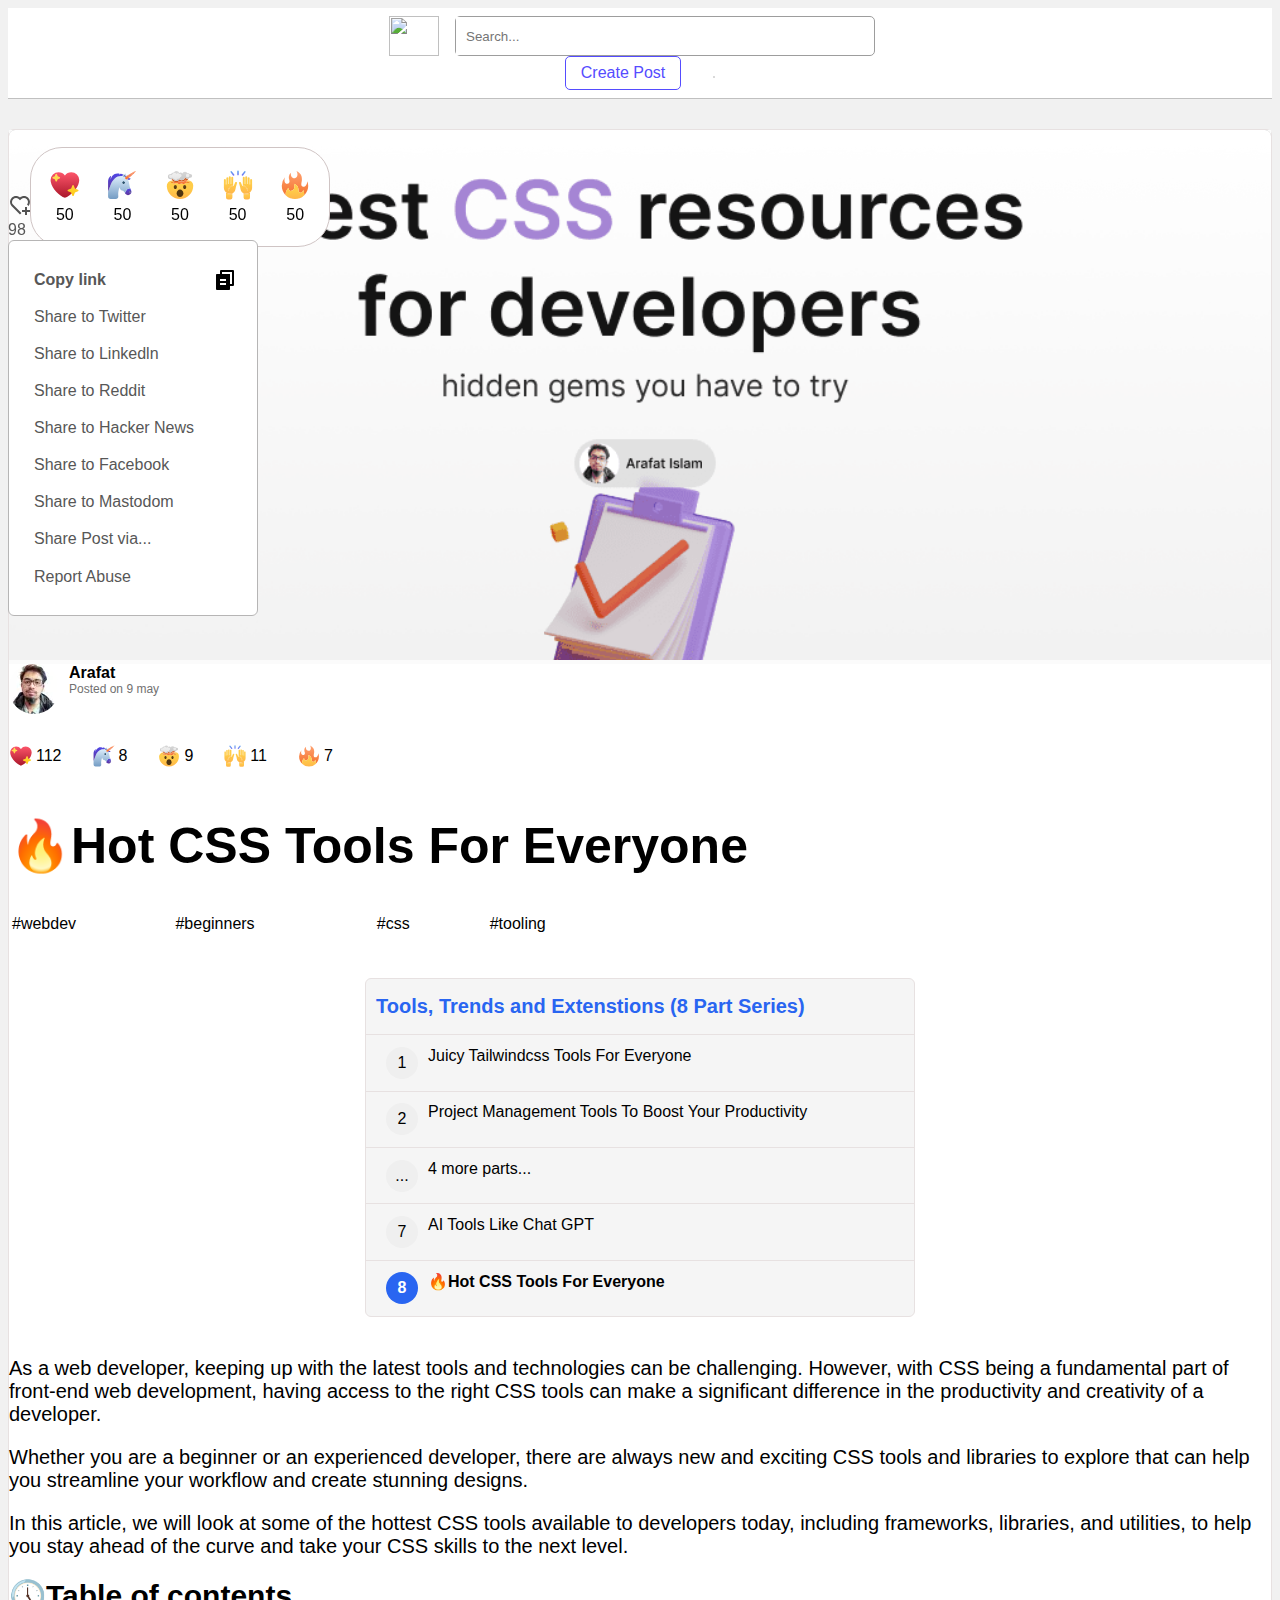
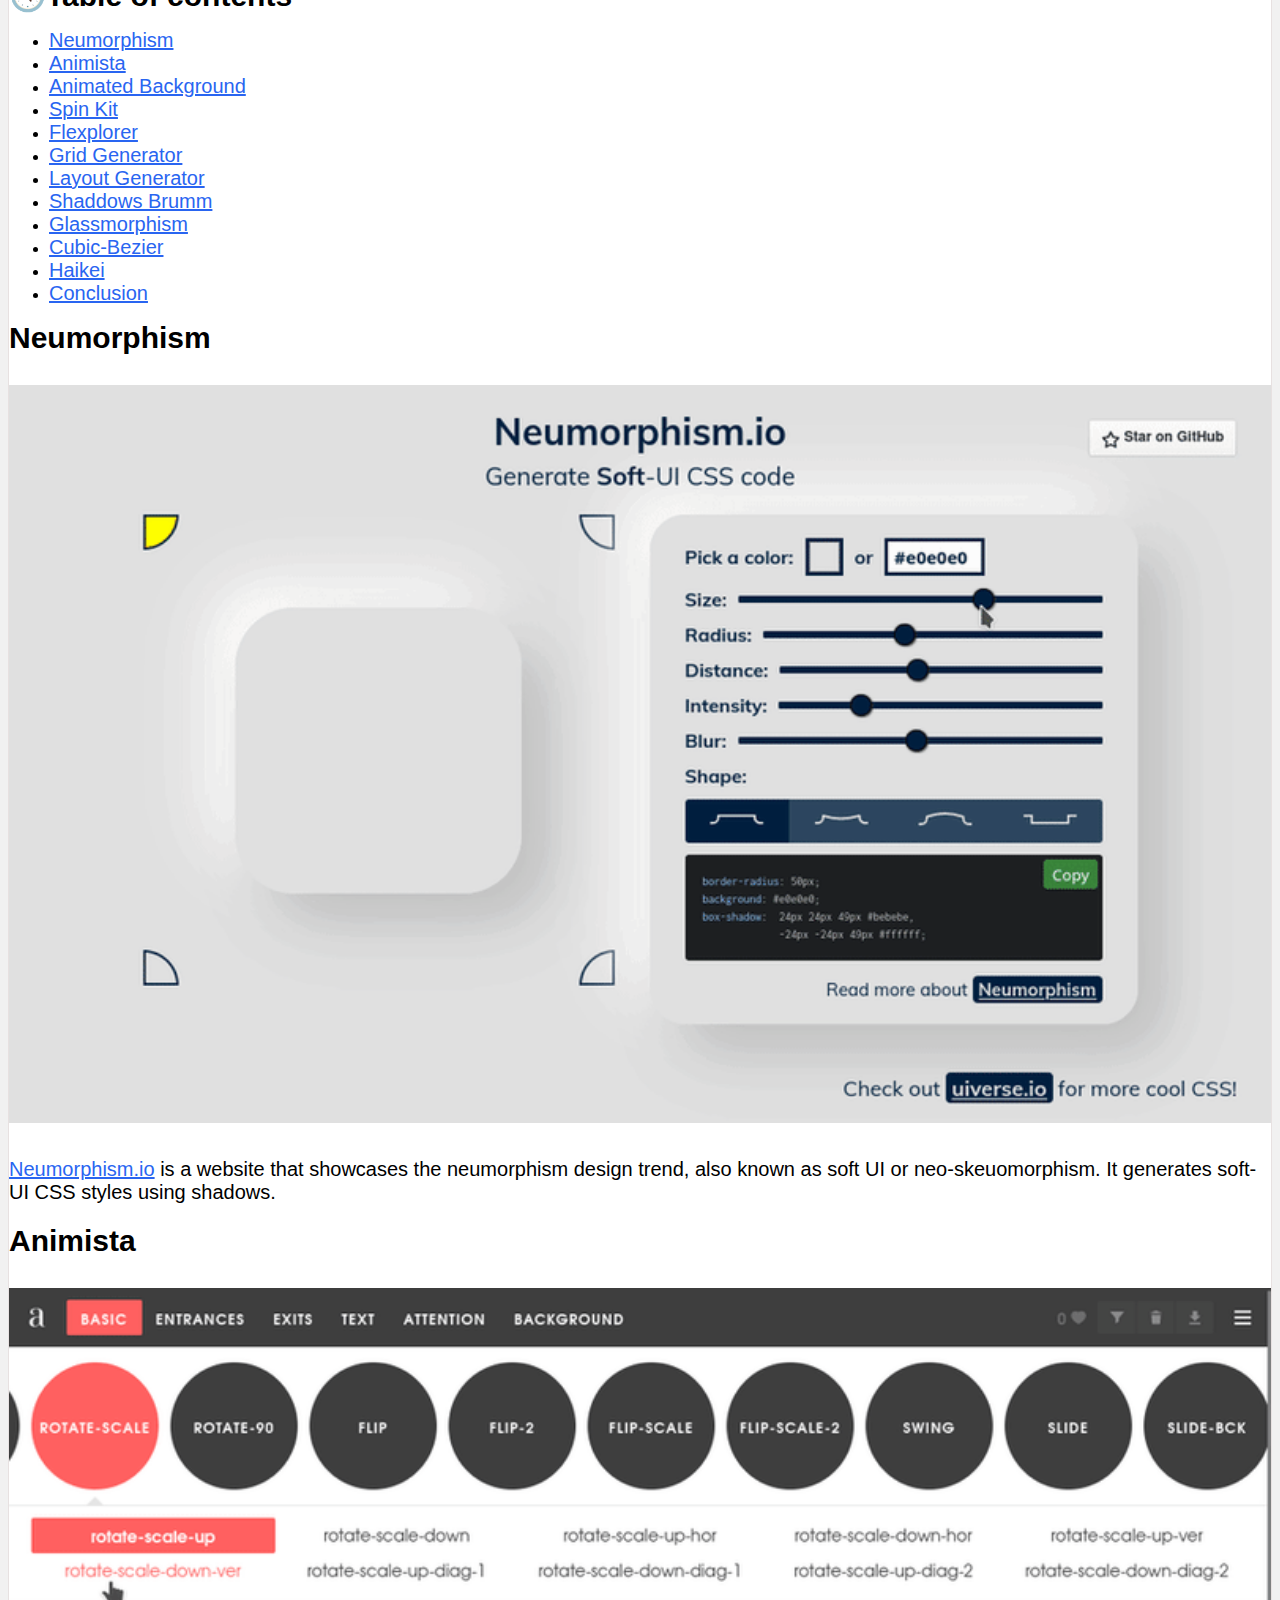
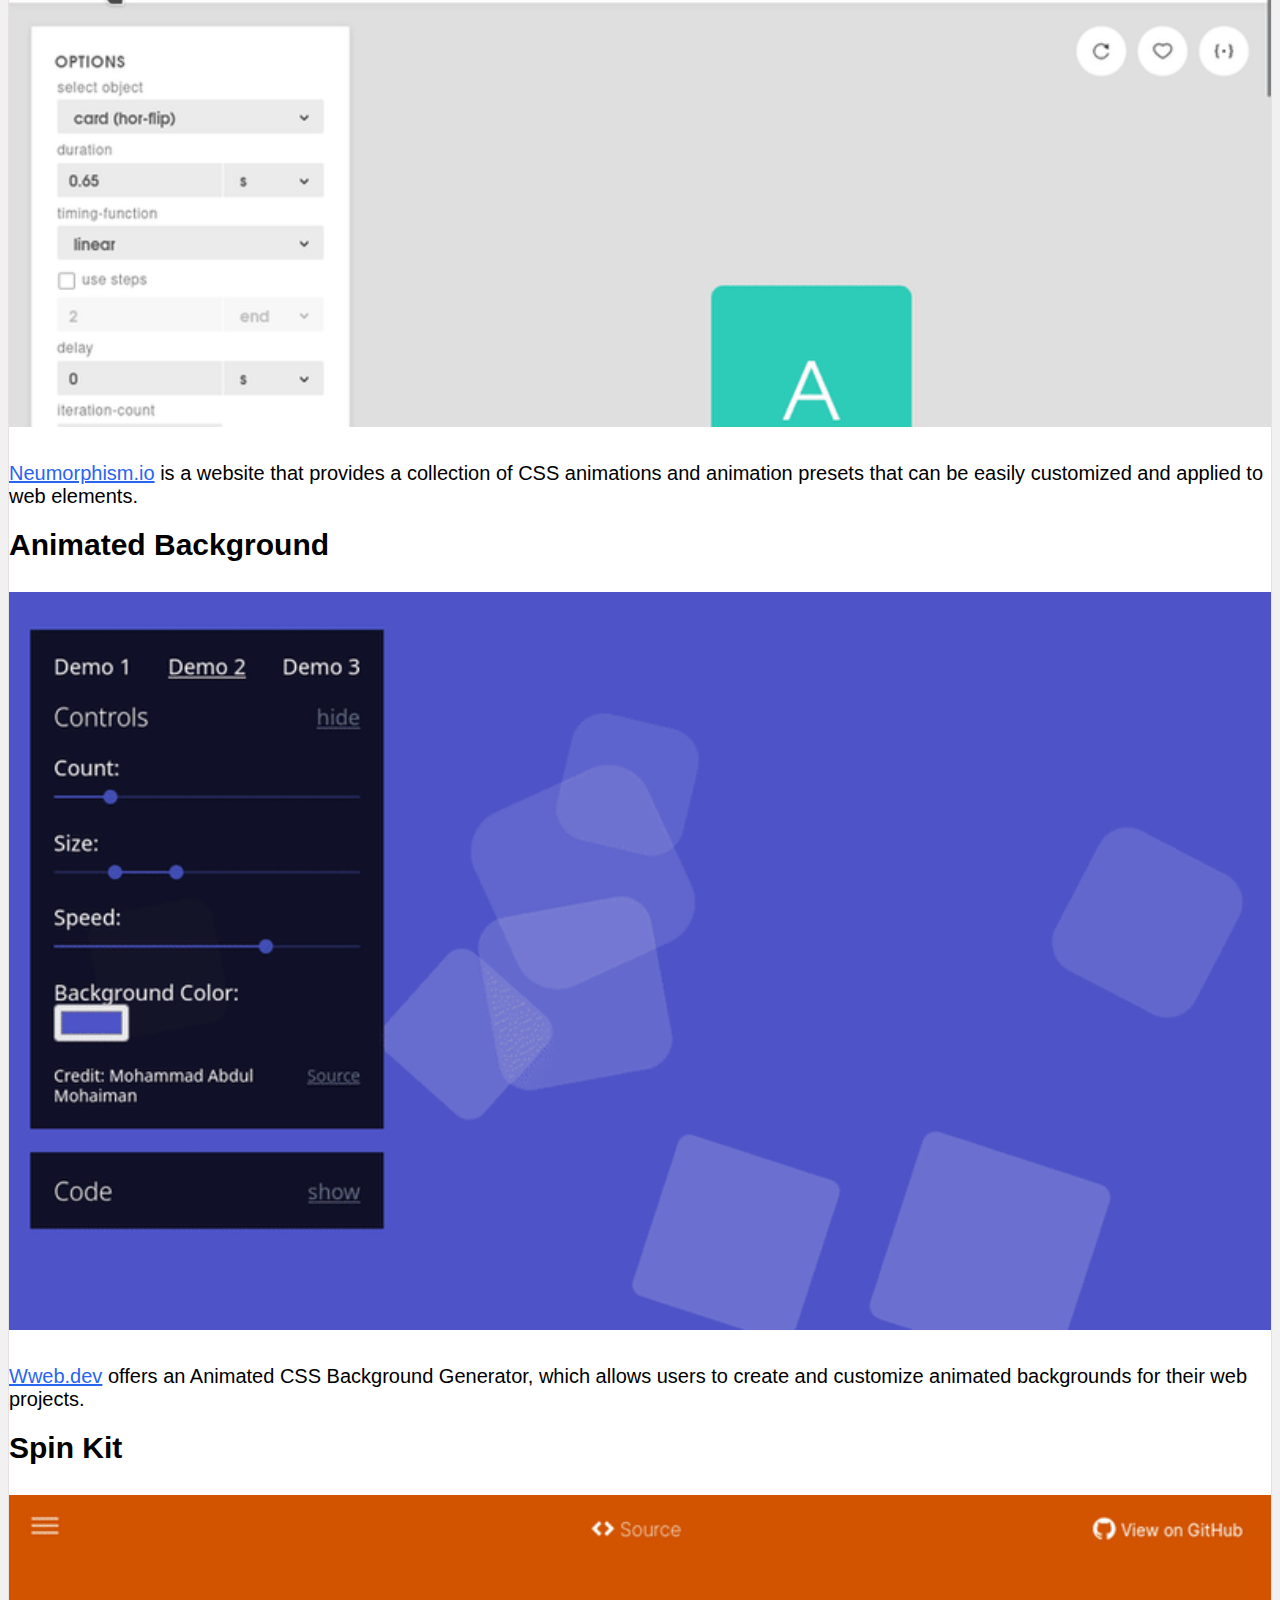
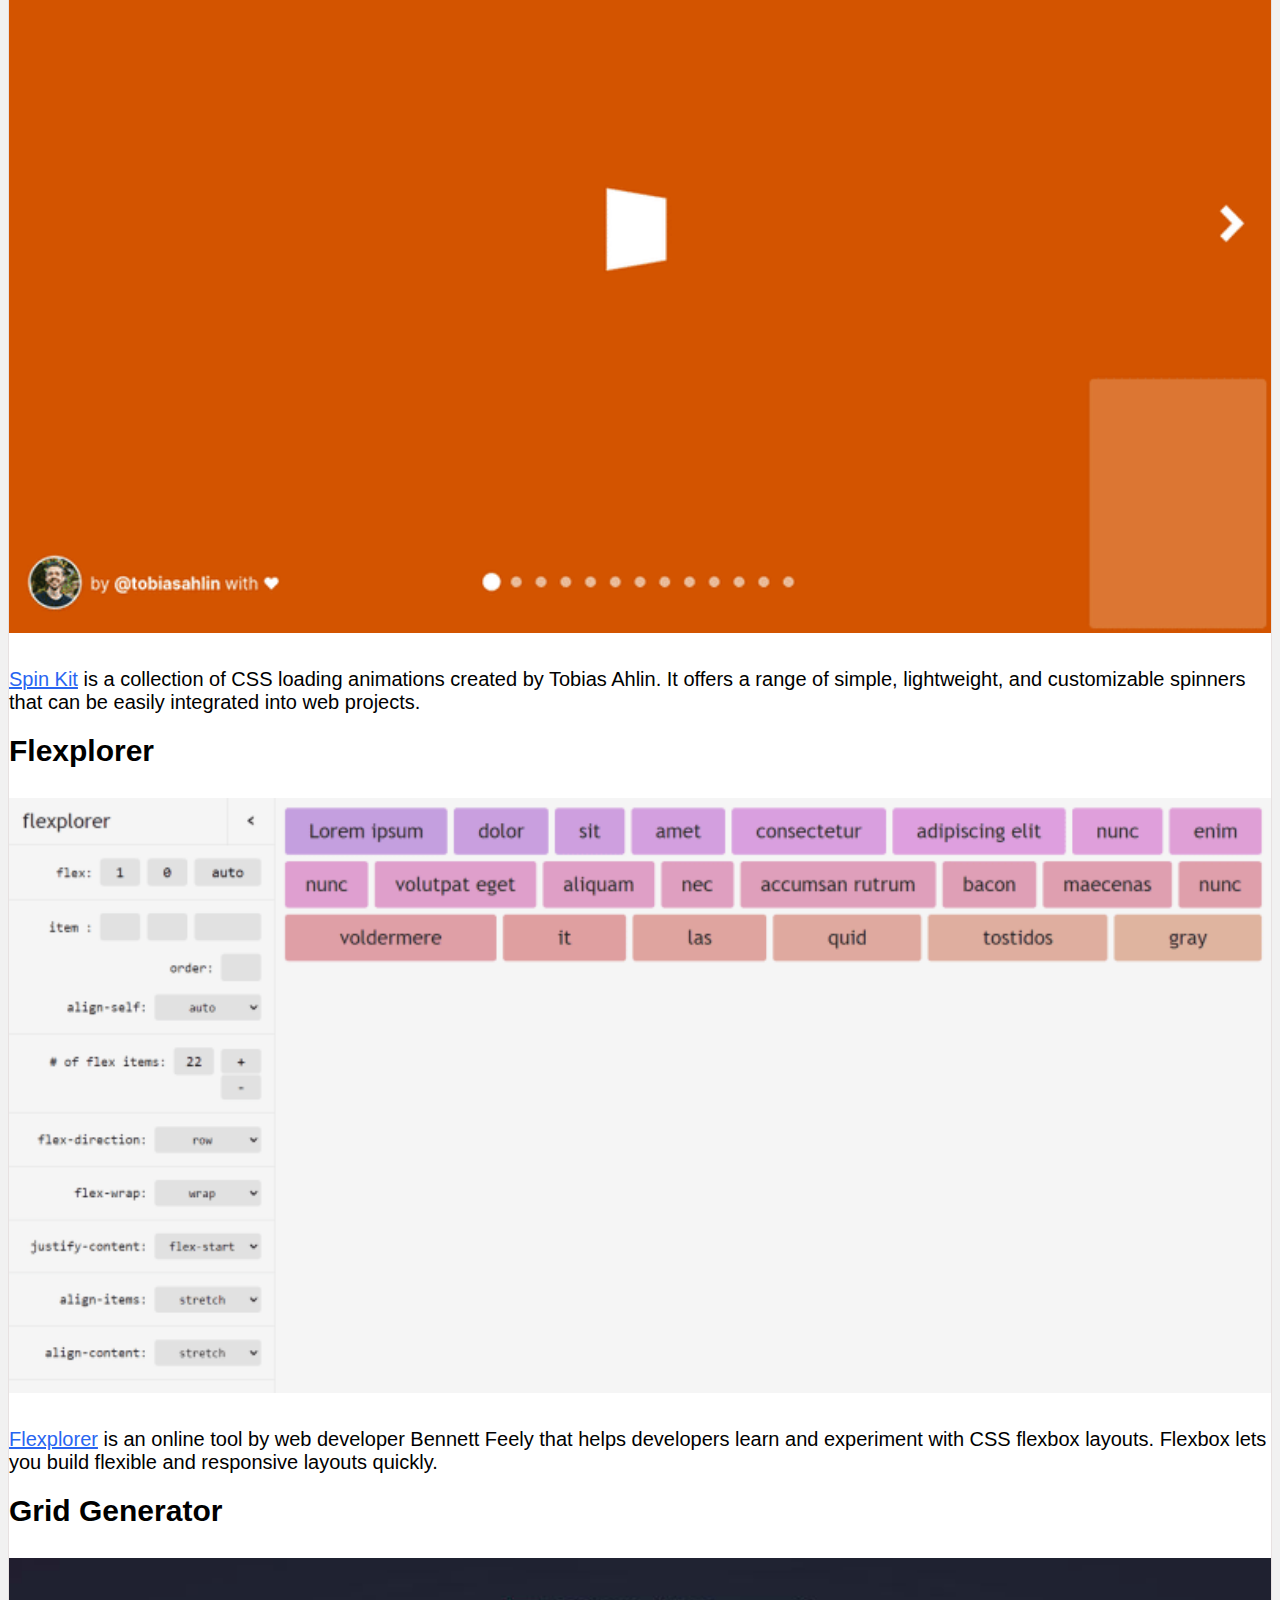
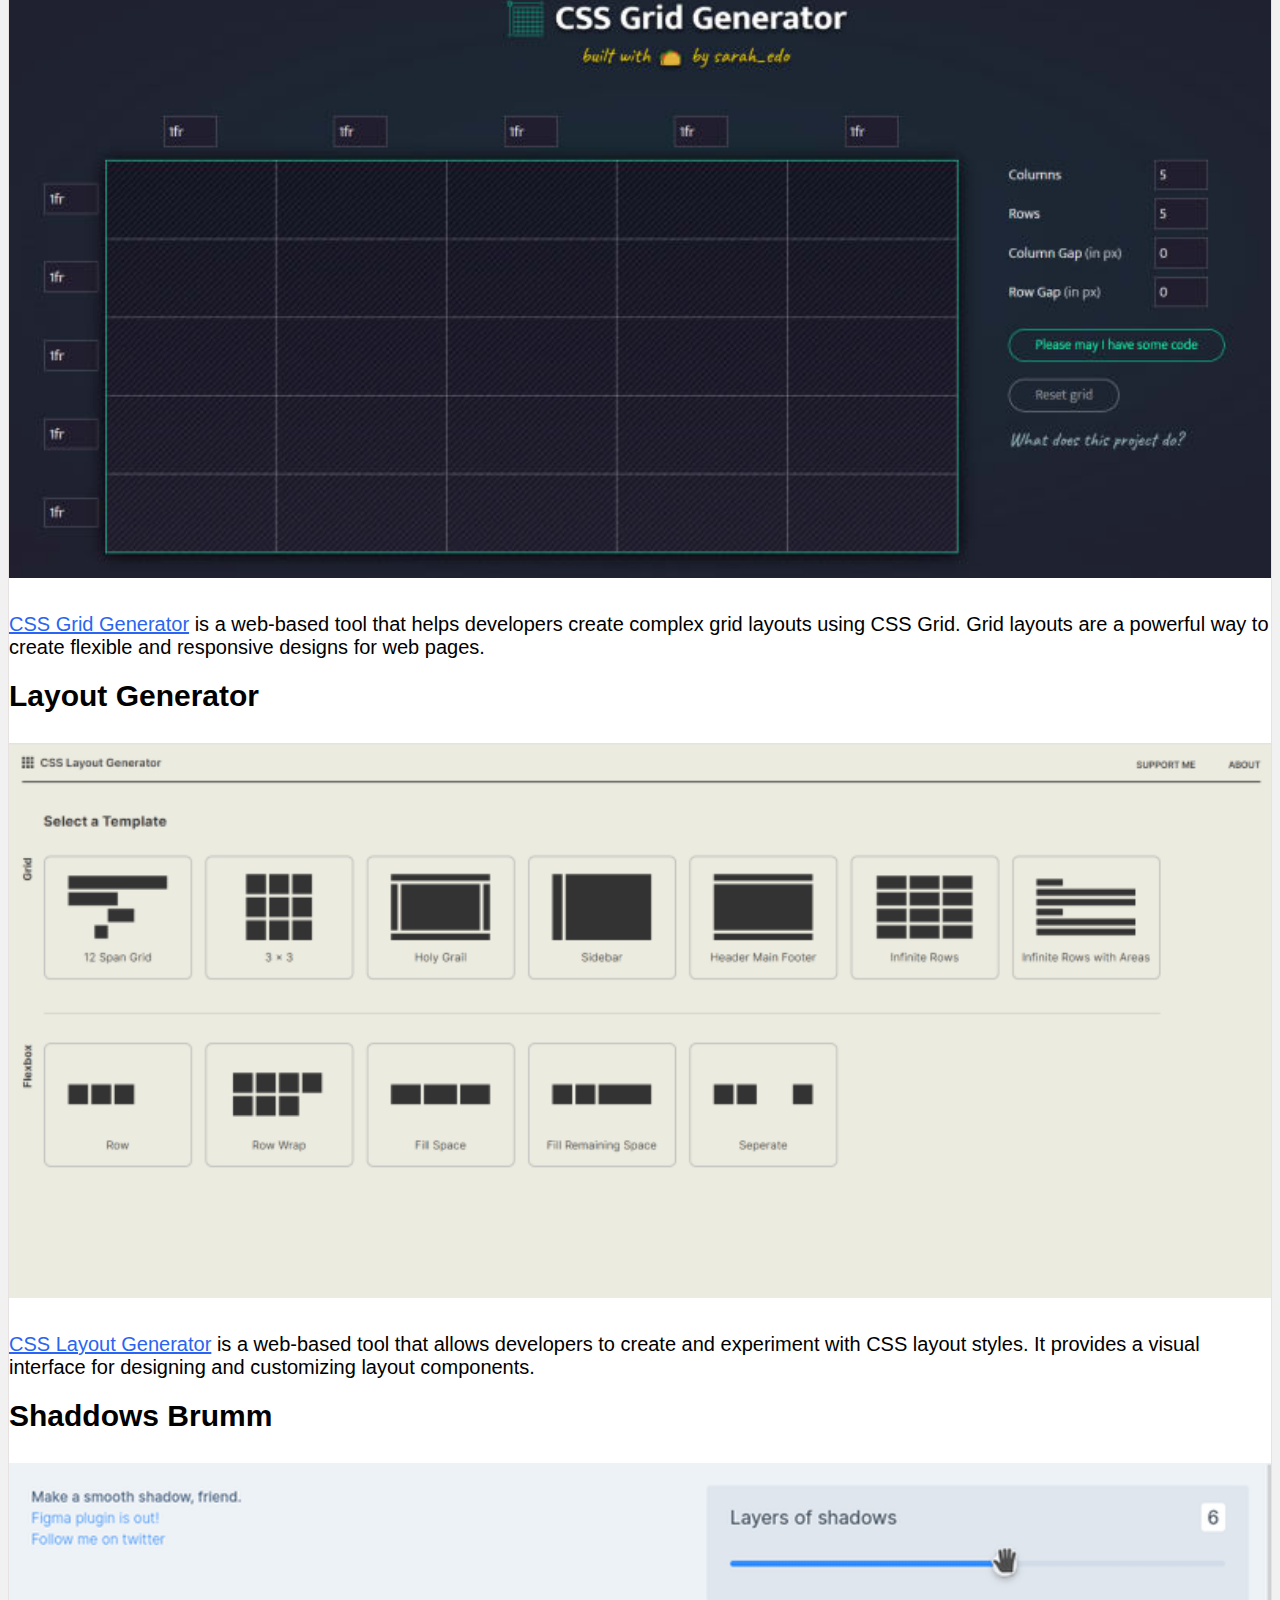
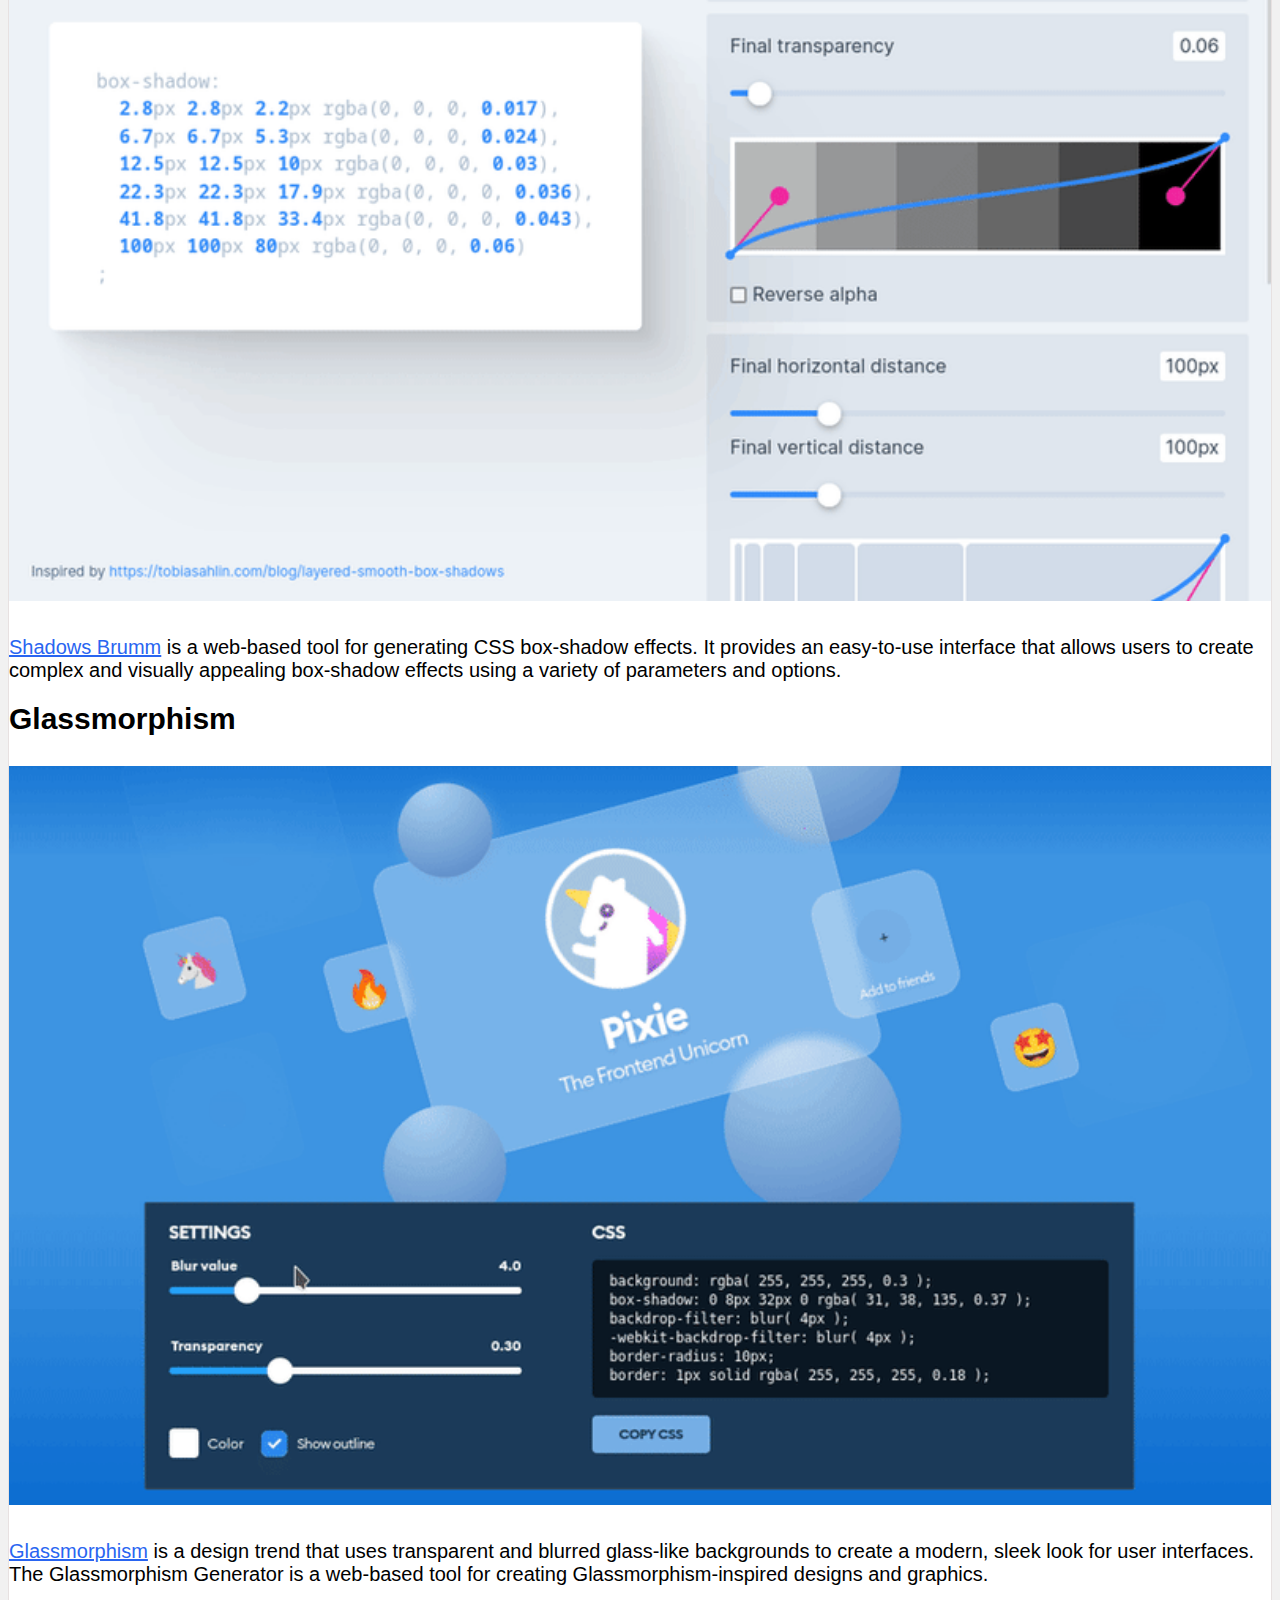
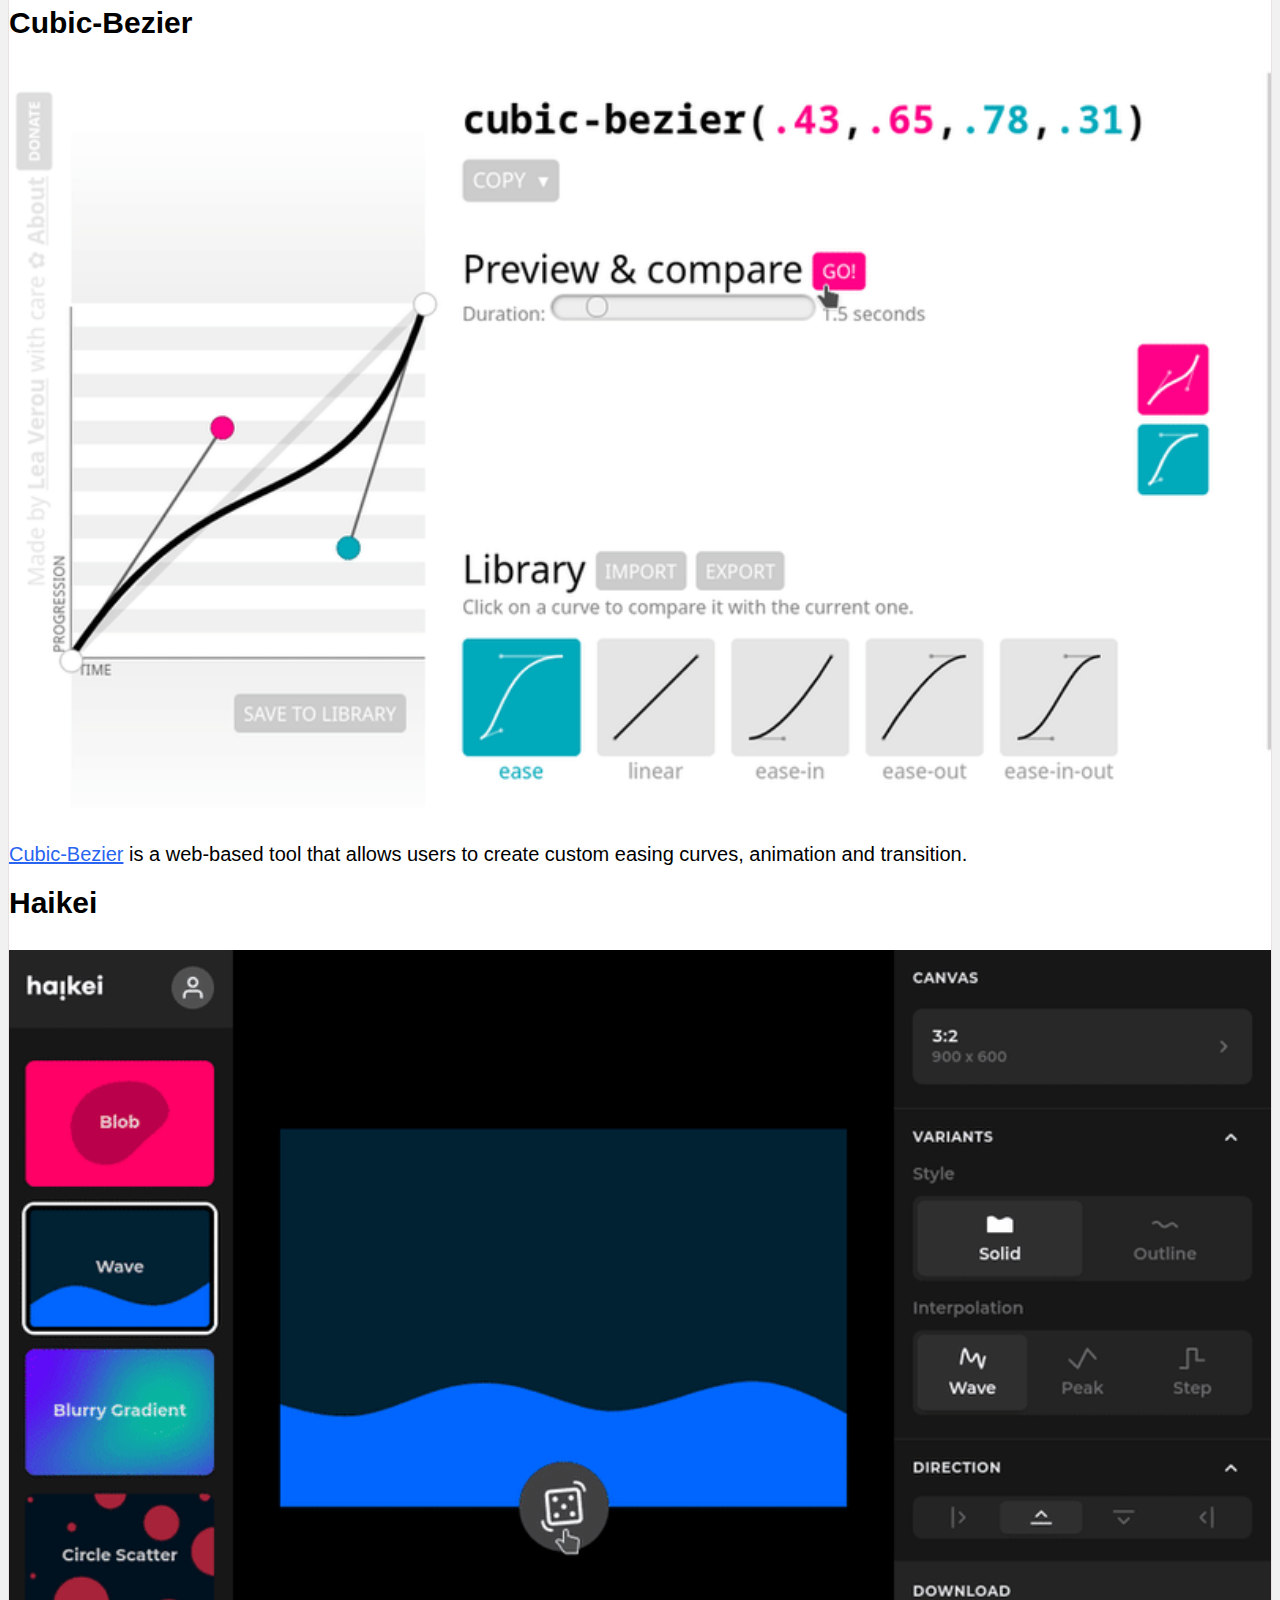
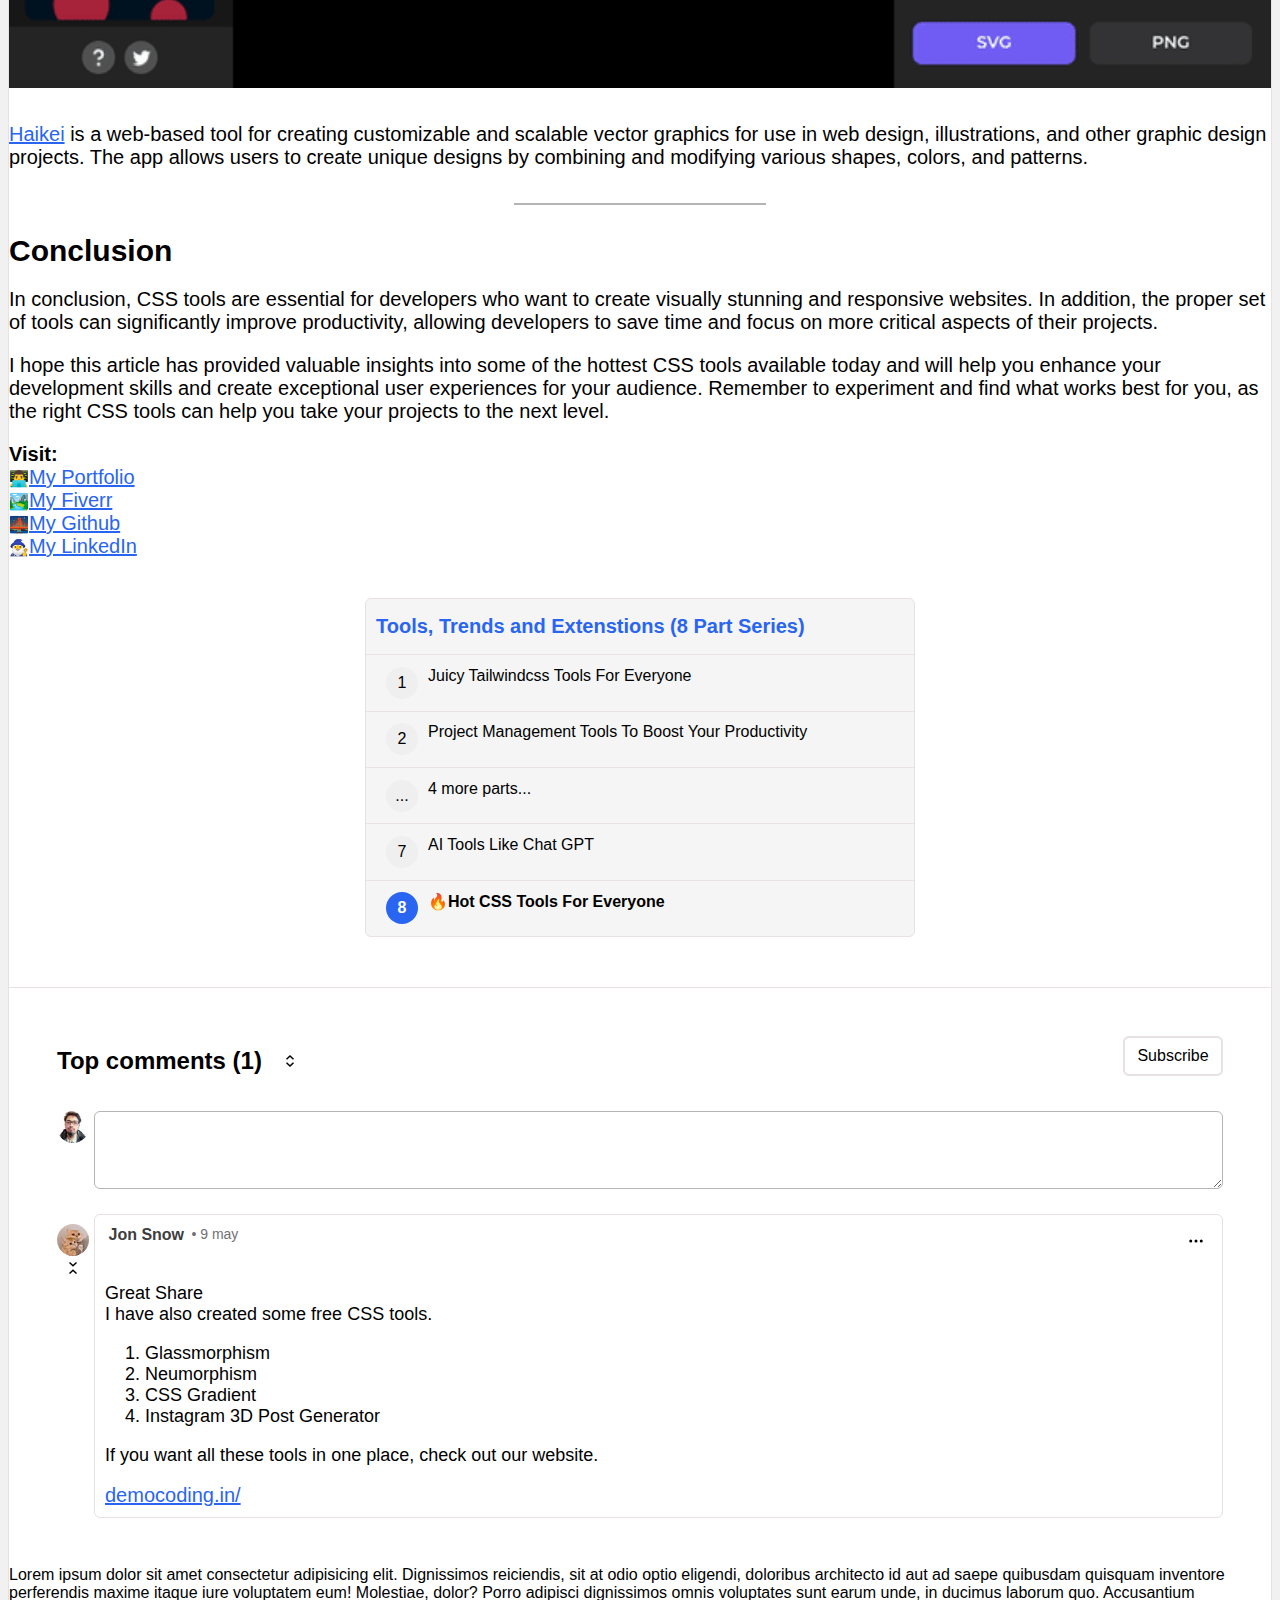
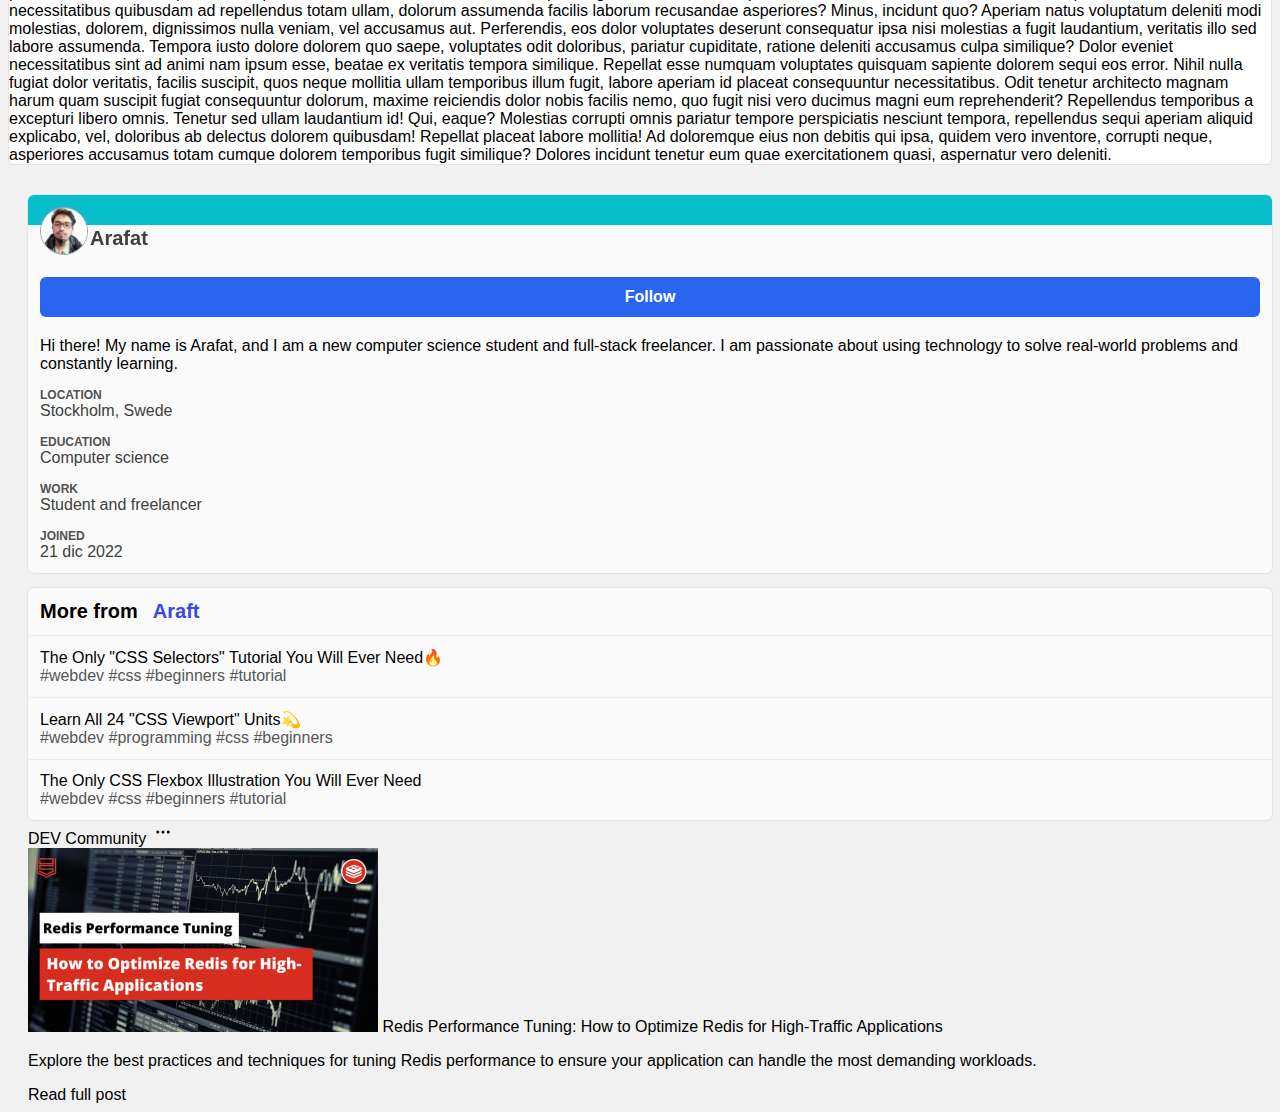
==== commit ed60be03: "post.html" ====
--- a/post.html
+++ b/post.html
@@ -1036,7 +1036,20 @@
                 </div>
               </a>
             </div>
-            <div></div>
+            <div class="main__container_right_container_dev"> 
+              <div class="main__container_right_container_dev_title">
+                  <span class="main__container_right_container_dev_text">DEV Community</span>
+                  <svg xmlns="http://www.w3.org/2000/svg" width="24" height="24" viewBox="0 0 24 24" role="img" aria-labelledby="a17ozpk8npmktuhxixjy836v59e8hnc0" class="crayons-icon pointer-events-none"><title id="a17ozpk8npmktuhxixjy836v59e8hnc0">Dropdown menu</title>
+                    <path fill-rule="evenodd" clip-rule="evenodd" d="M8.25 12a1.5 1.5 0 11-3 0 1.5 1.5 0 013 0zm5.25 0a1.5 1.5 0 11-3 0 1.5 1.5 0 013 0zm3.75 1.5a1.5 1.5 0 100-3 1.5 1.5 0 000 3z"></path>
+                </svg>
+              </div>
+              <img class="main__container_right_container_dev_img" src="./img/marin/dev.jfif" alt="">
+              <a class="main__container_right_container_dev_main_link" href="">Redis Performance Tuning: How to Optimize Redis for High-Traffic Applications</a>
+              <p class="main__container_right_container_dev_parag">
+                Explore the best practices and techniques for tuning Redis performance to ensure your application can handle the most demanding workloads.
+              </p>
+              <a class="main__container_right_container_dev_main_link" href="">Read full post</a>
+            </div>
           </div>
         </aside>
       </div>
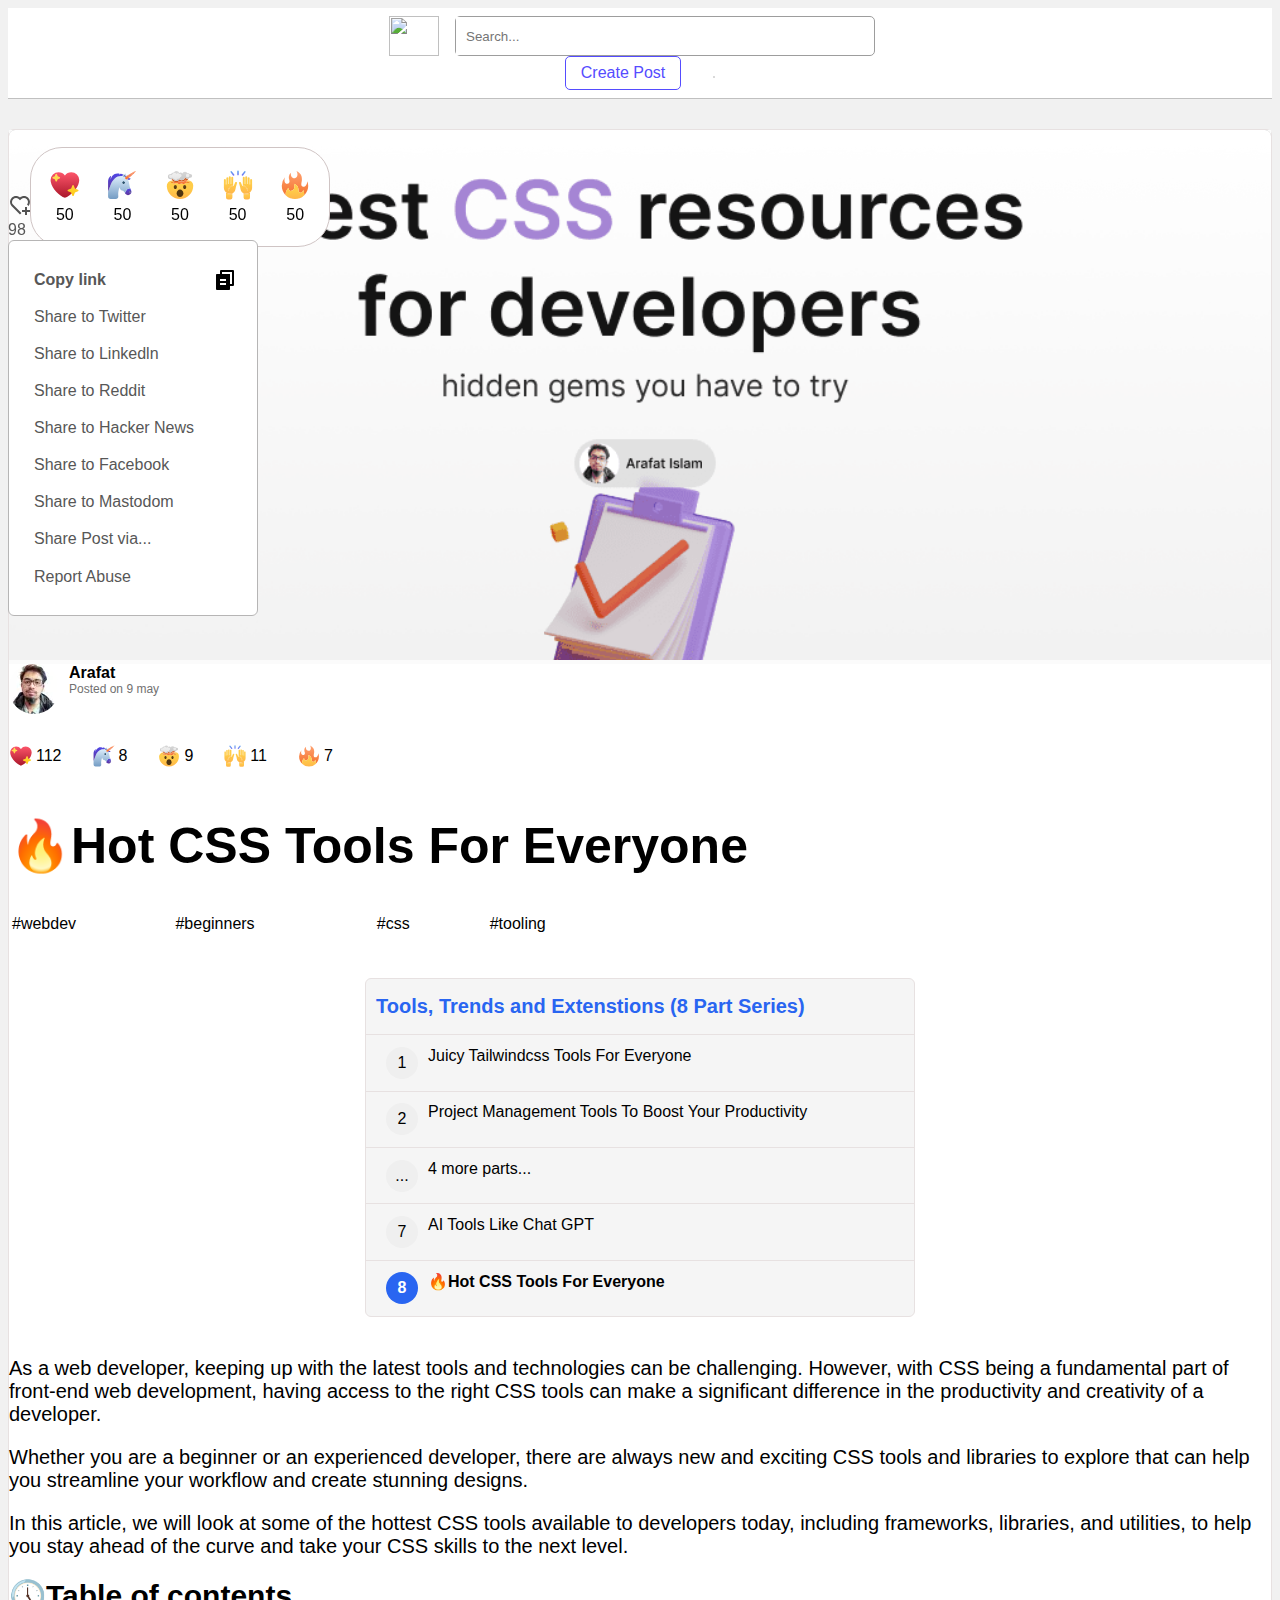
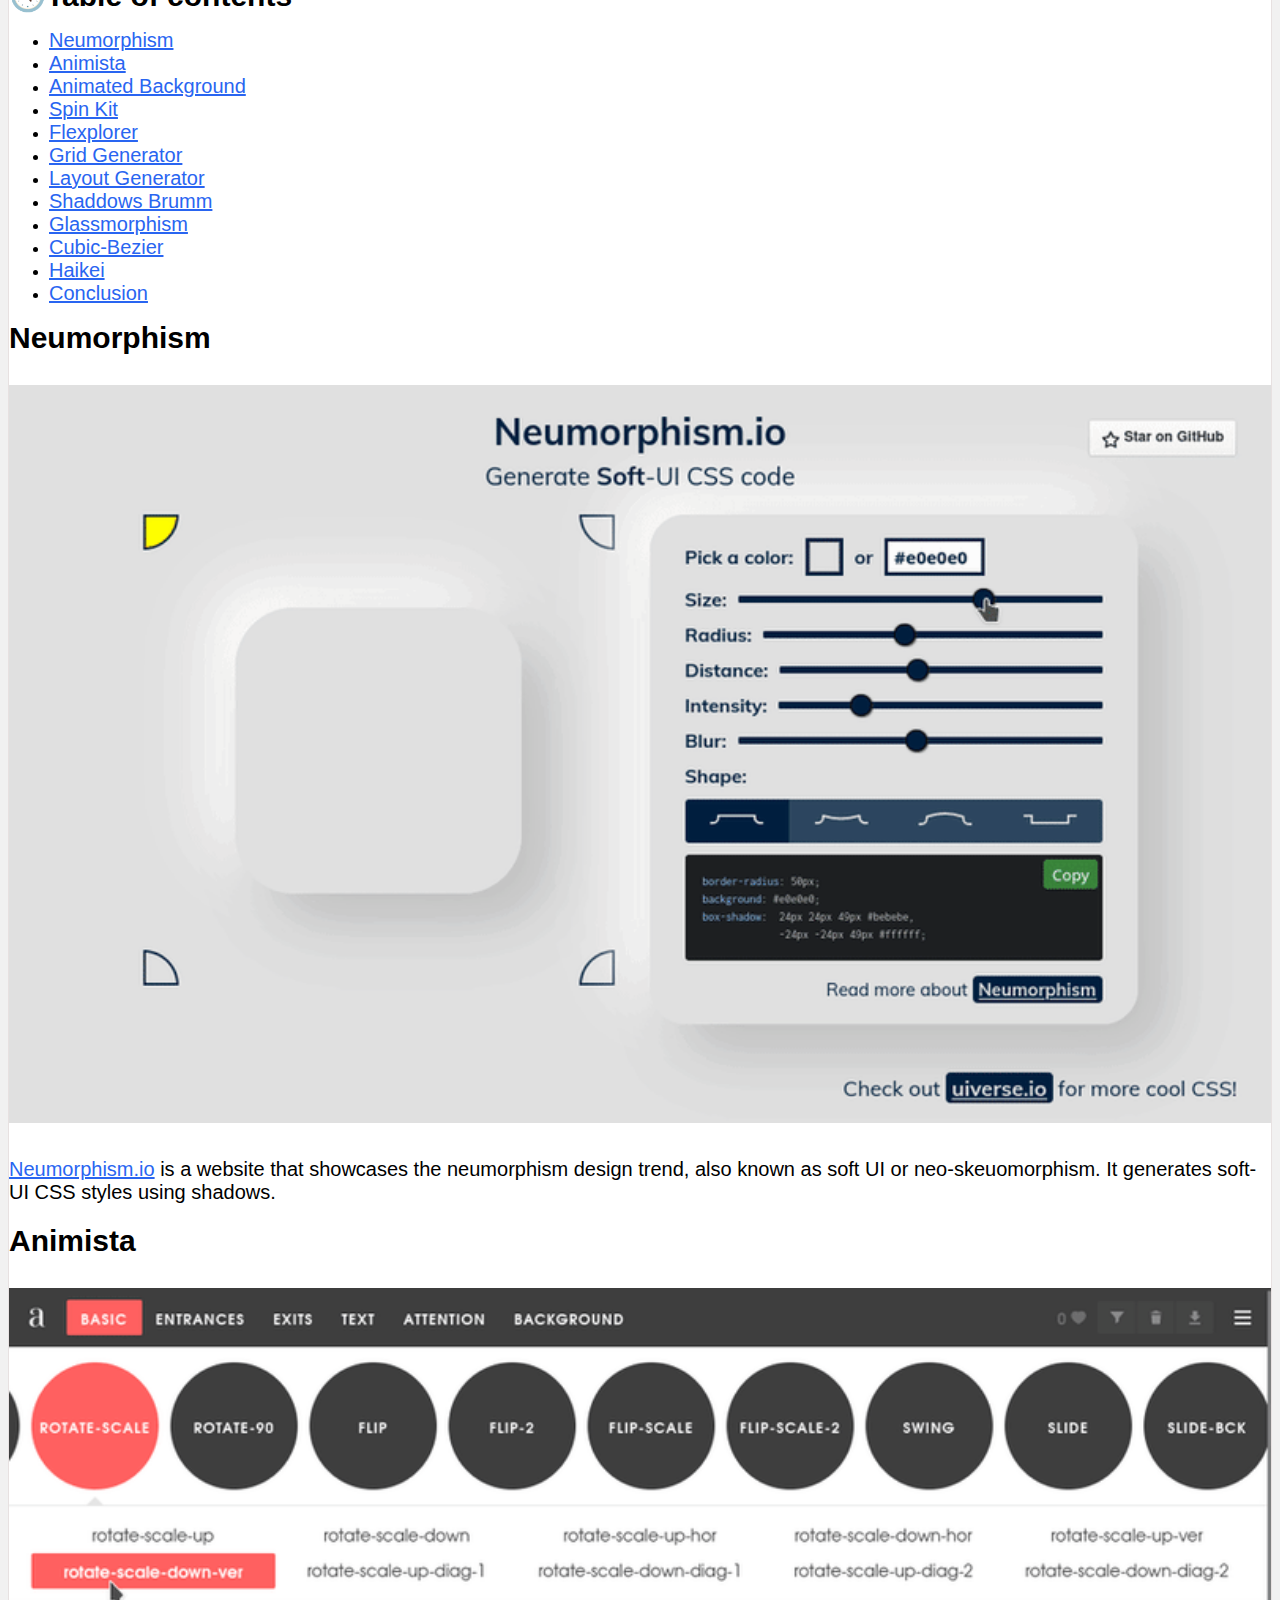
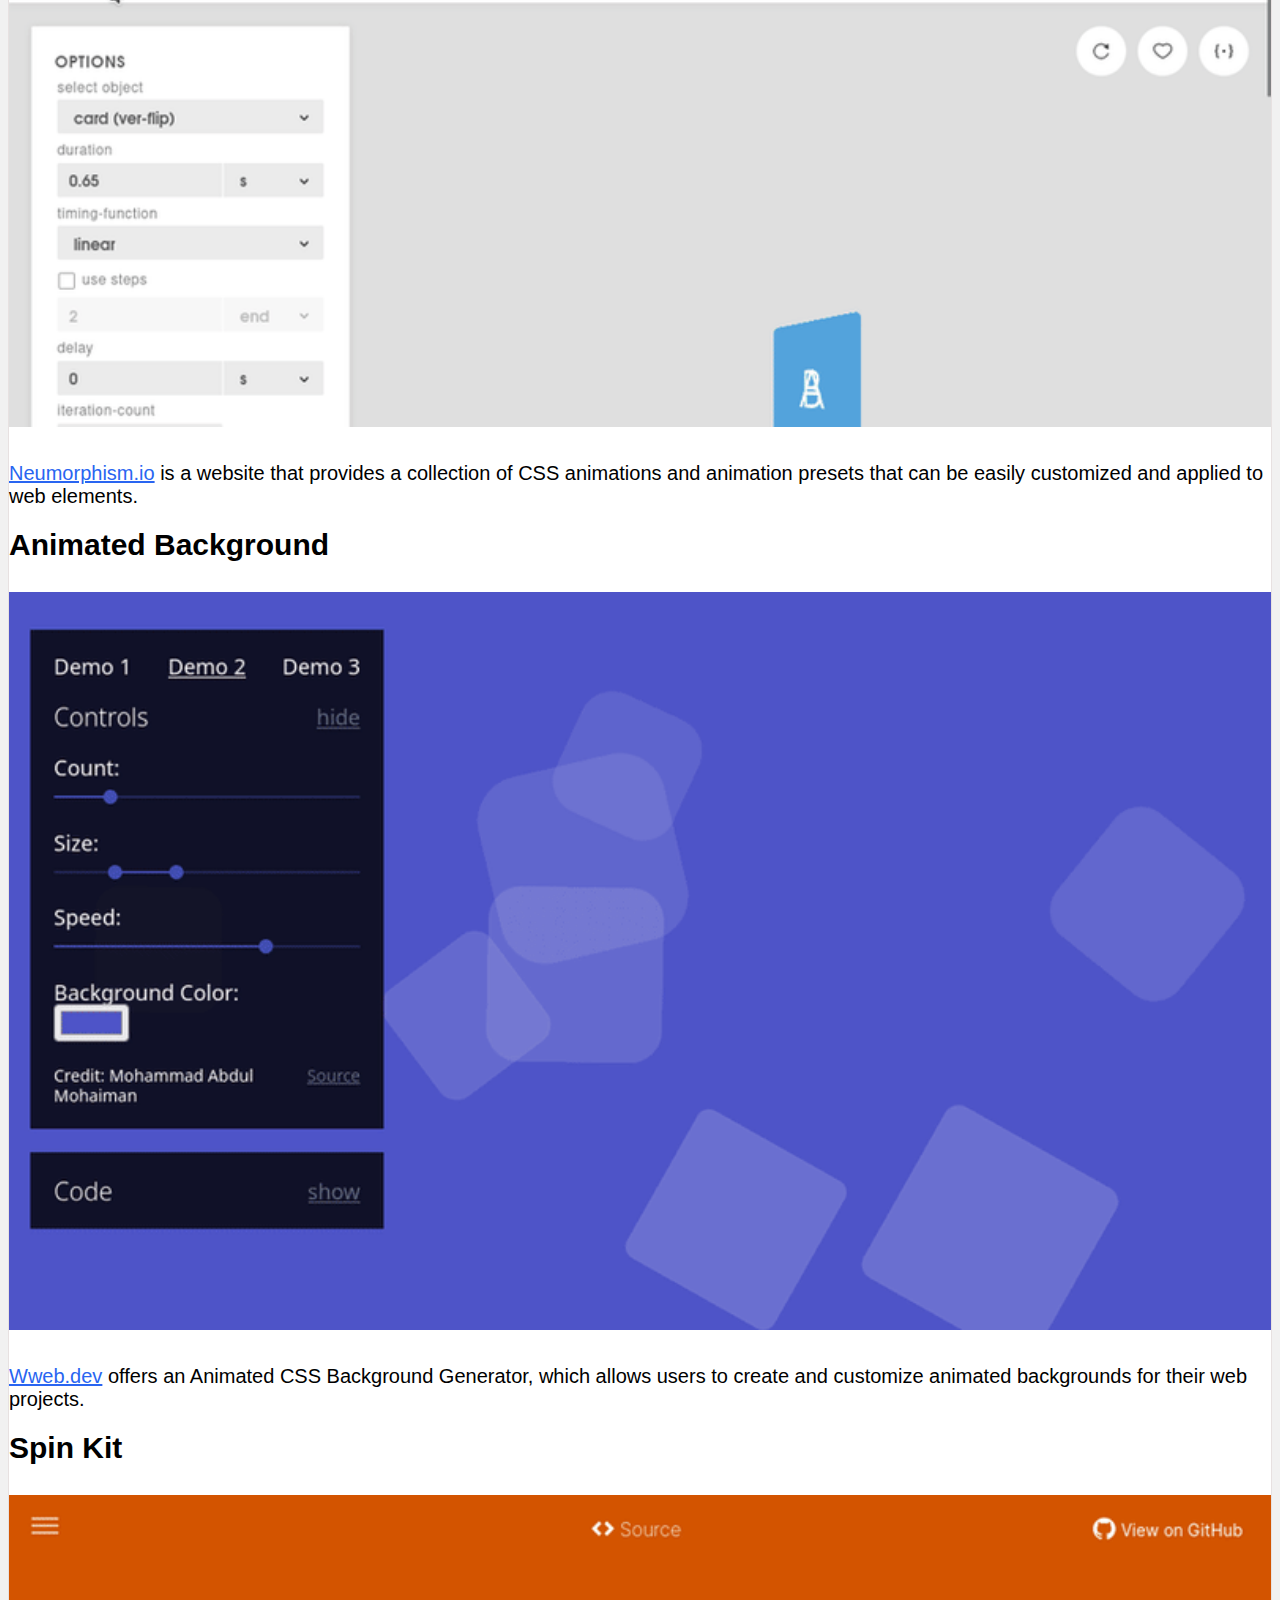
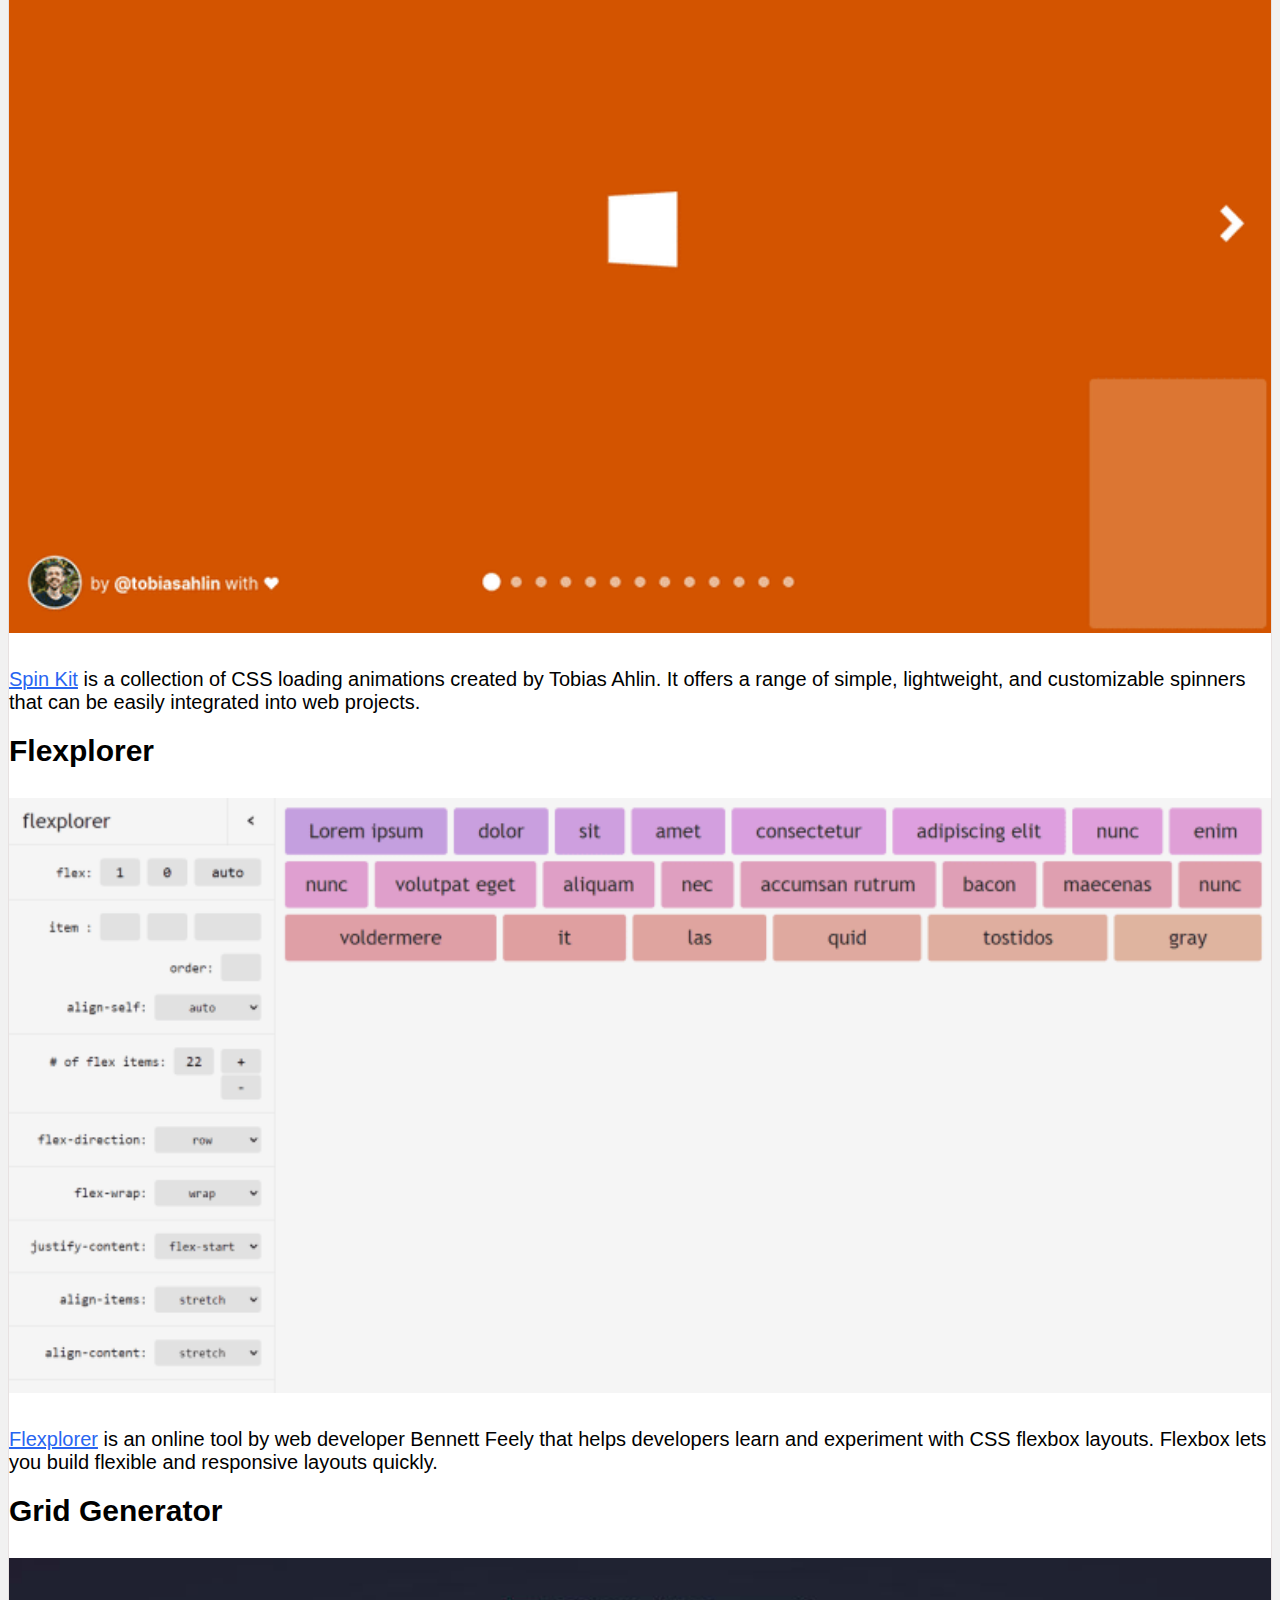
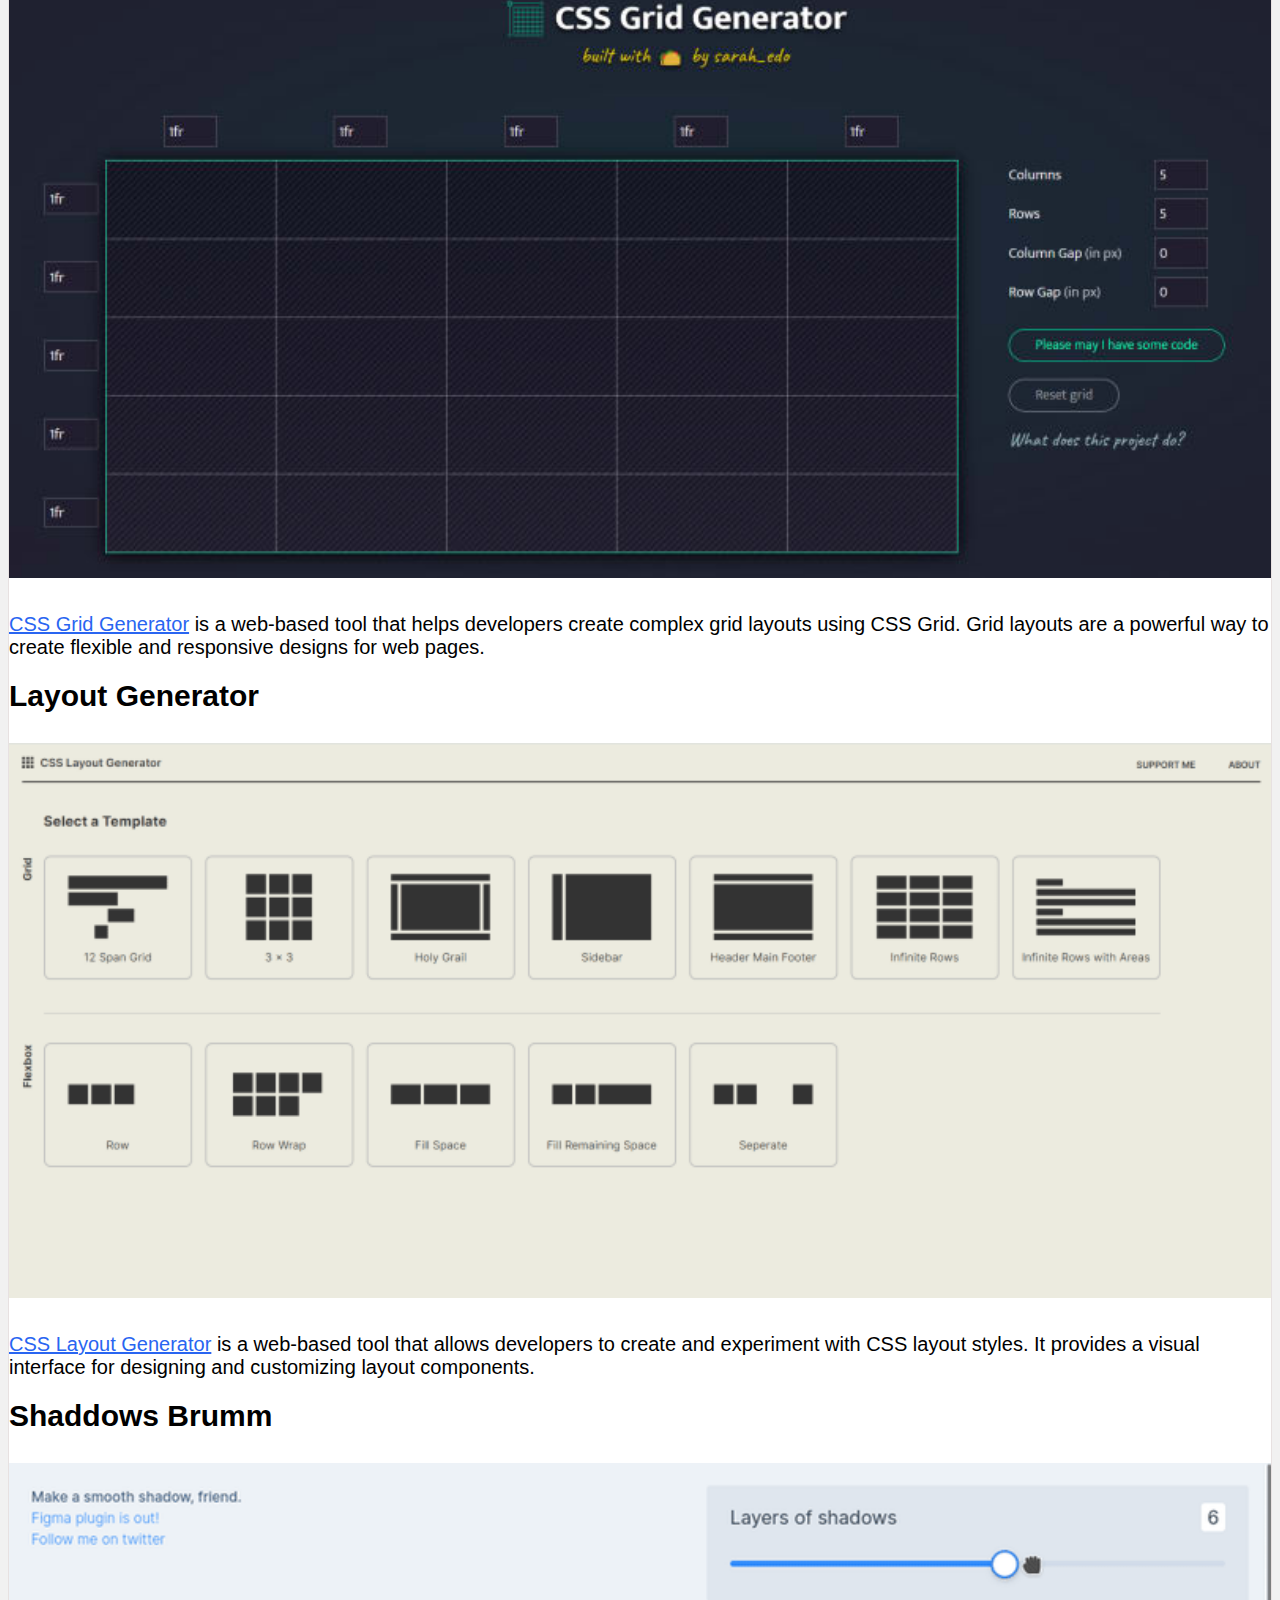
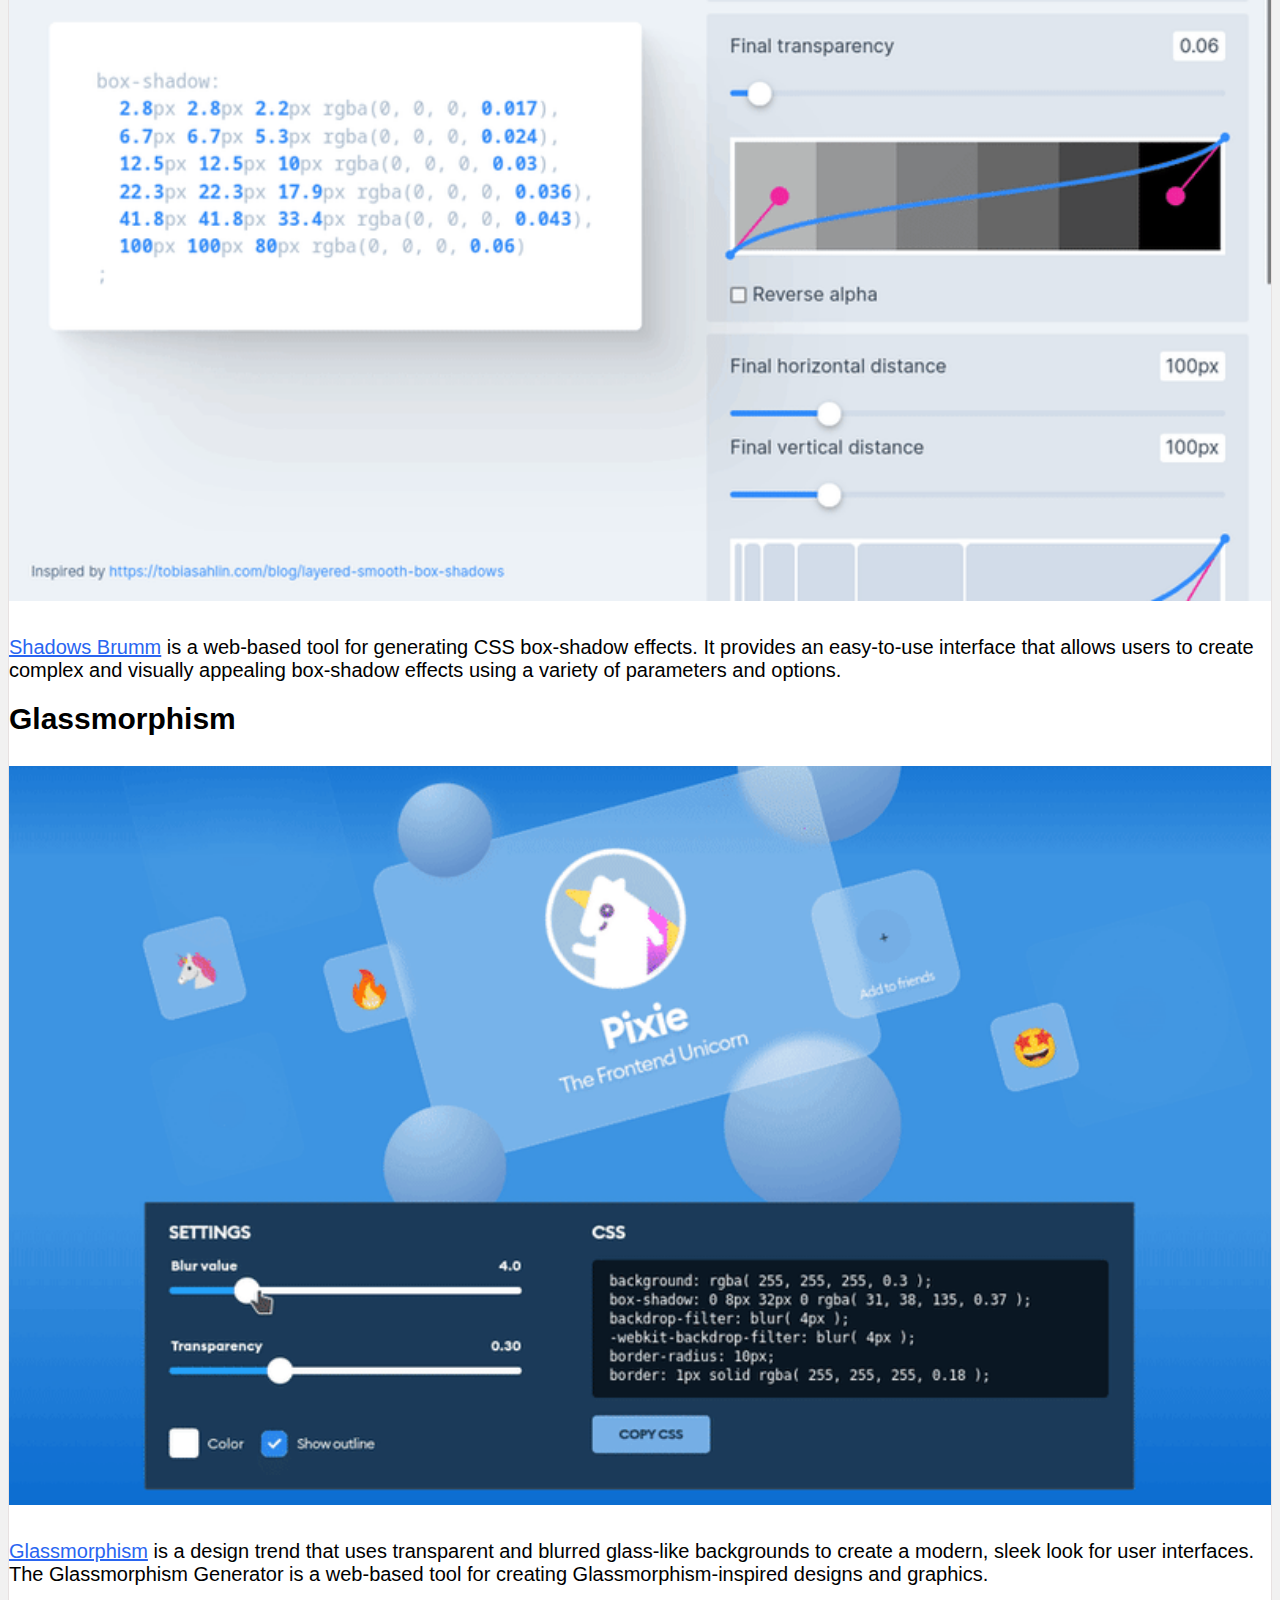
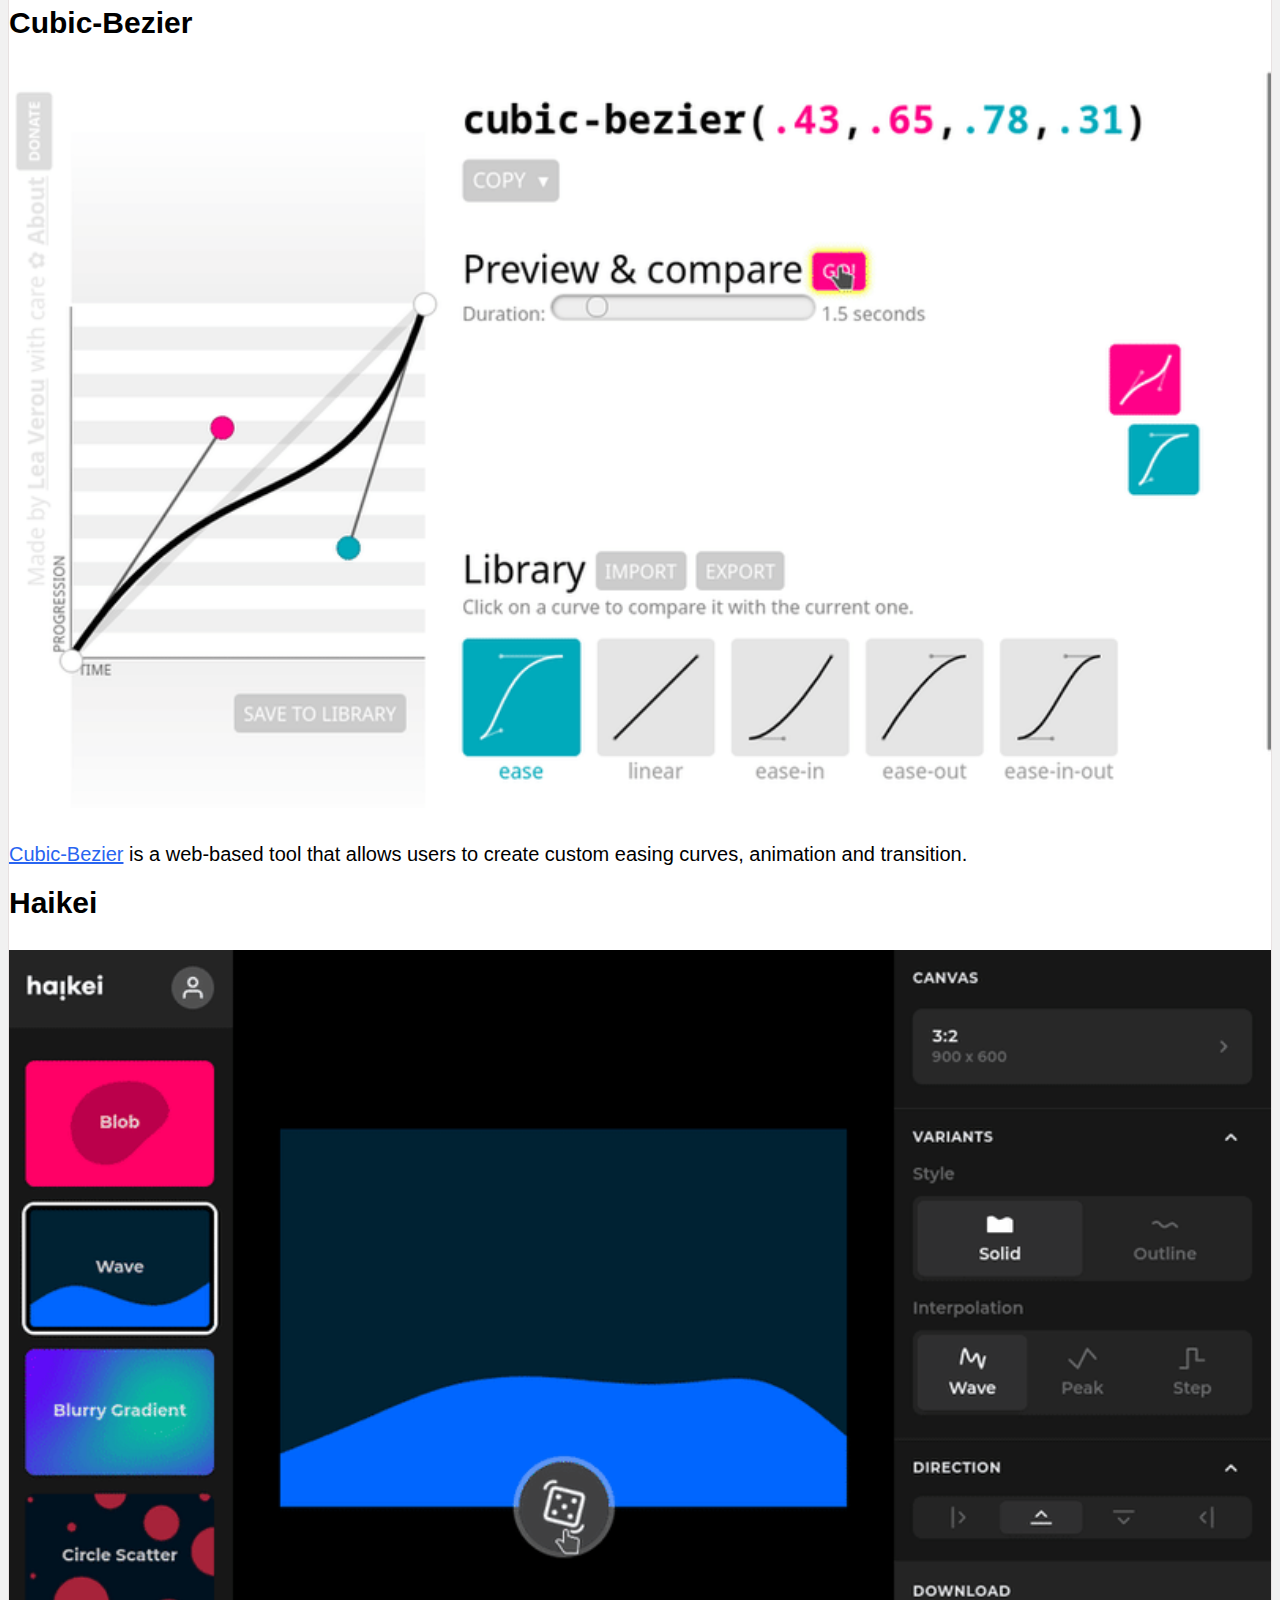
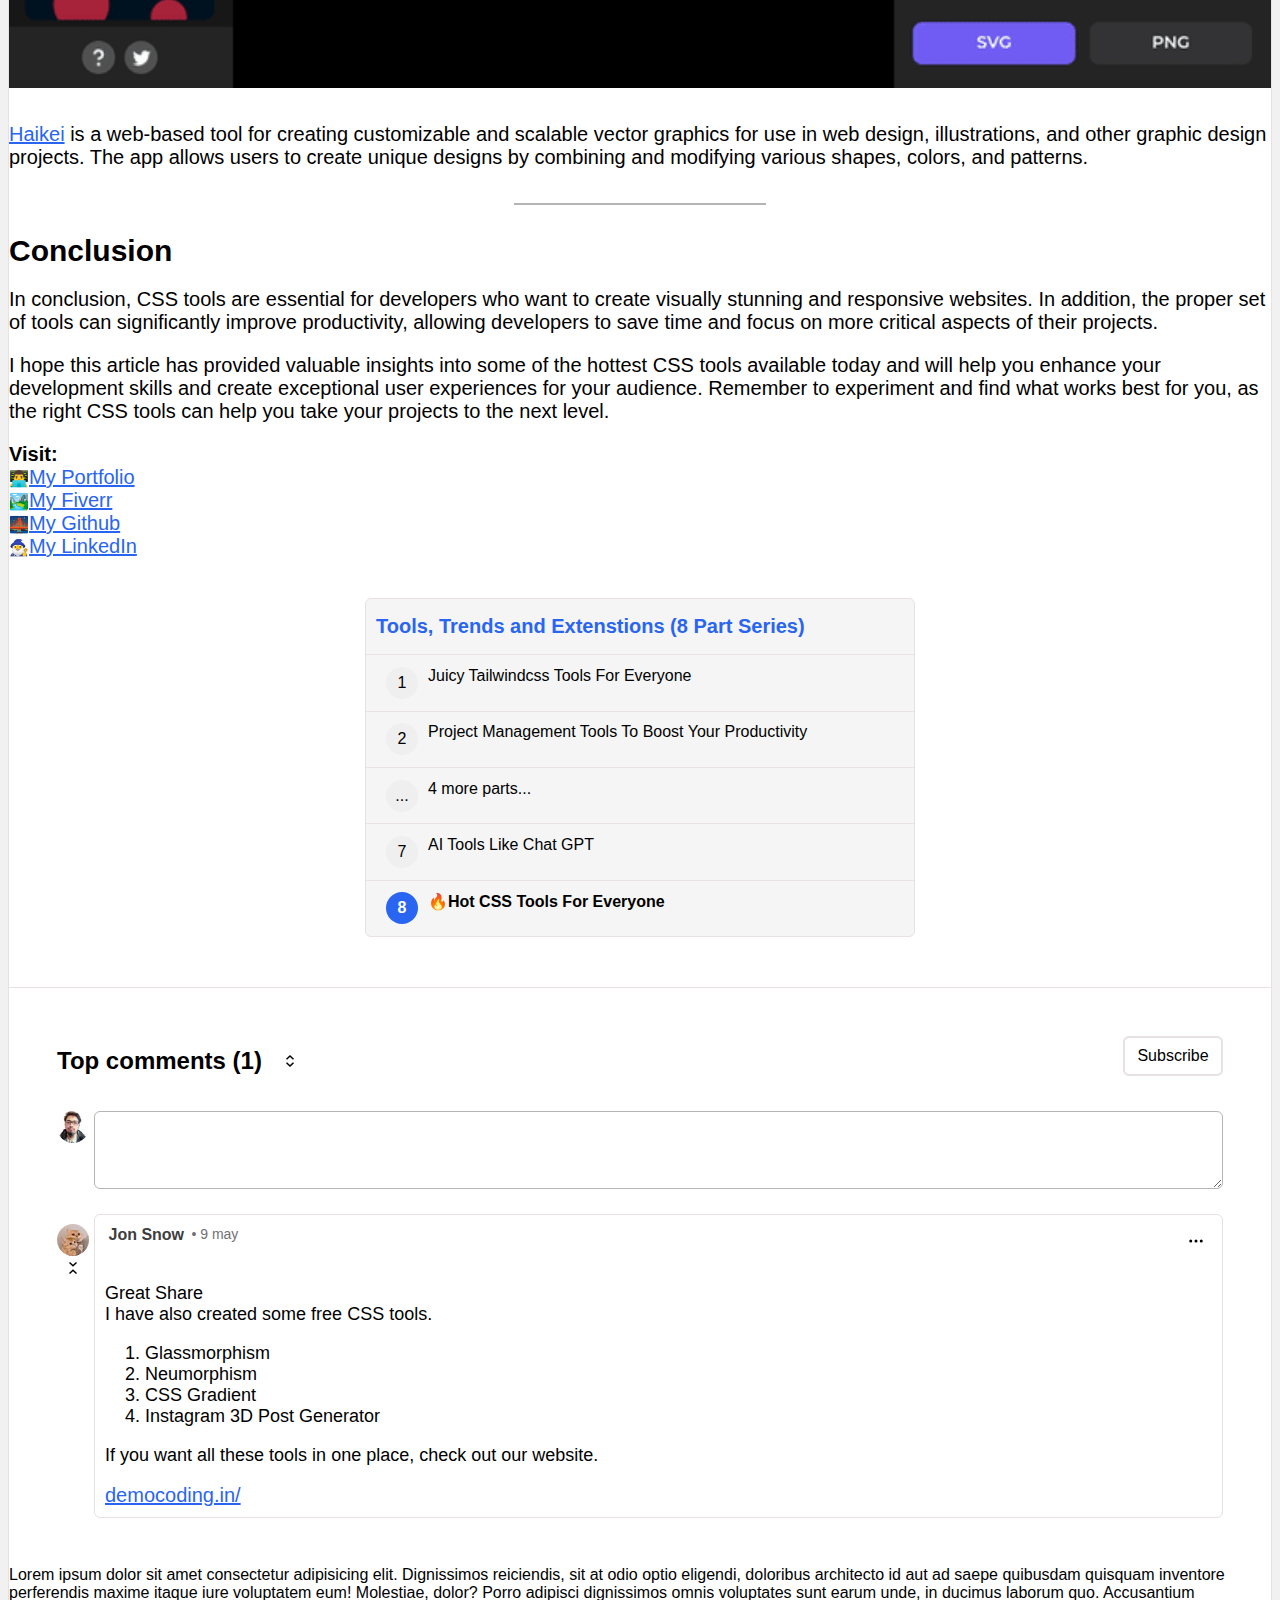
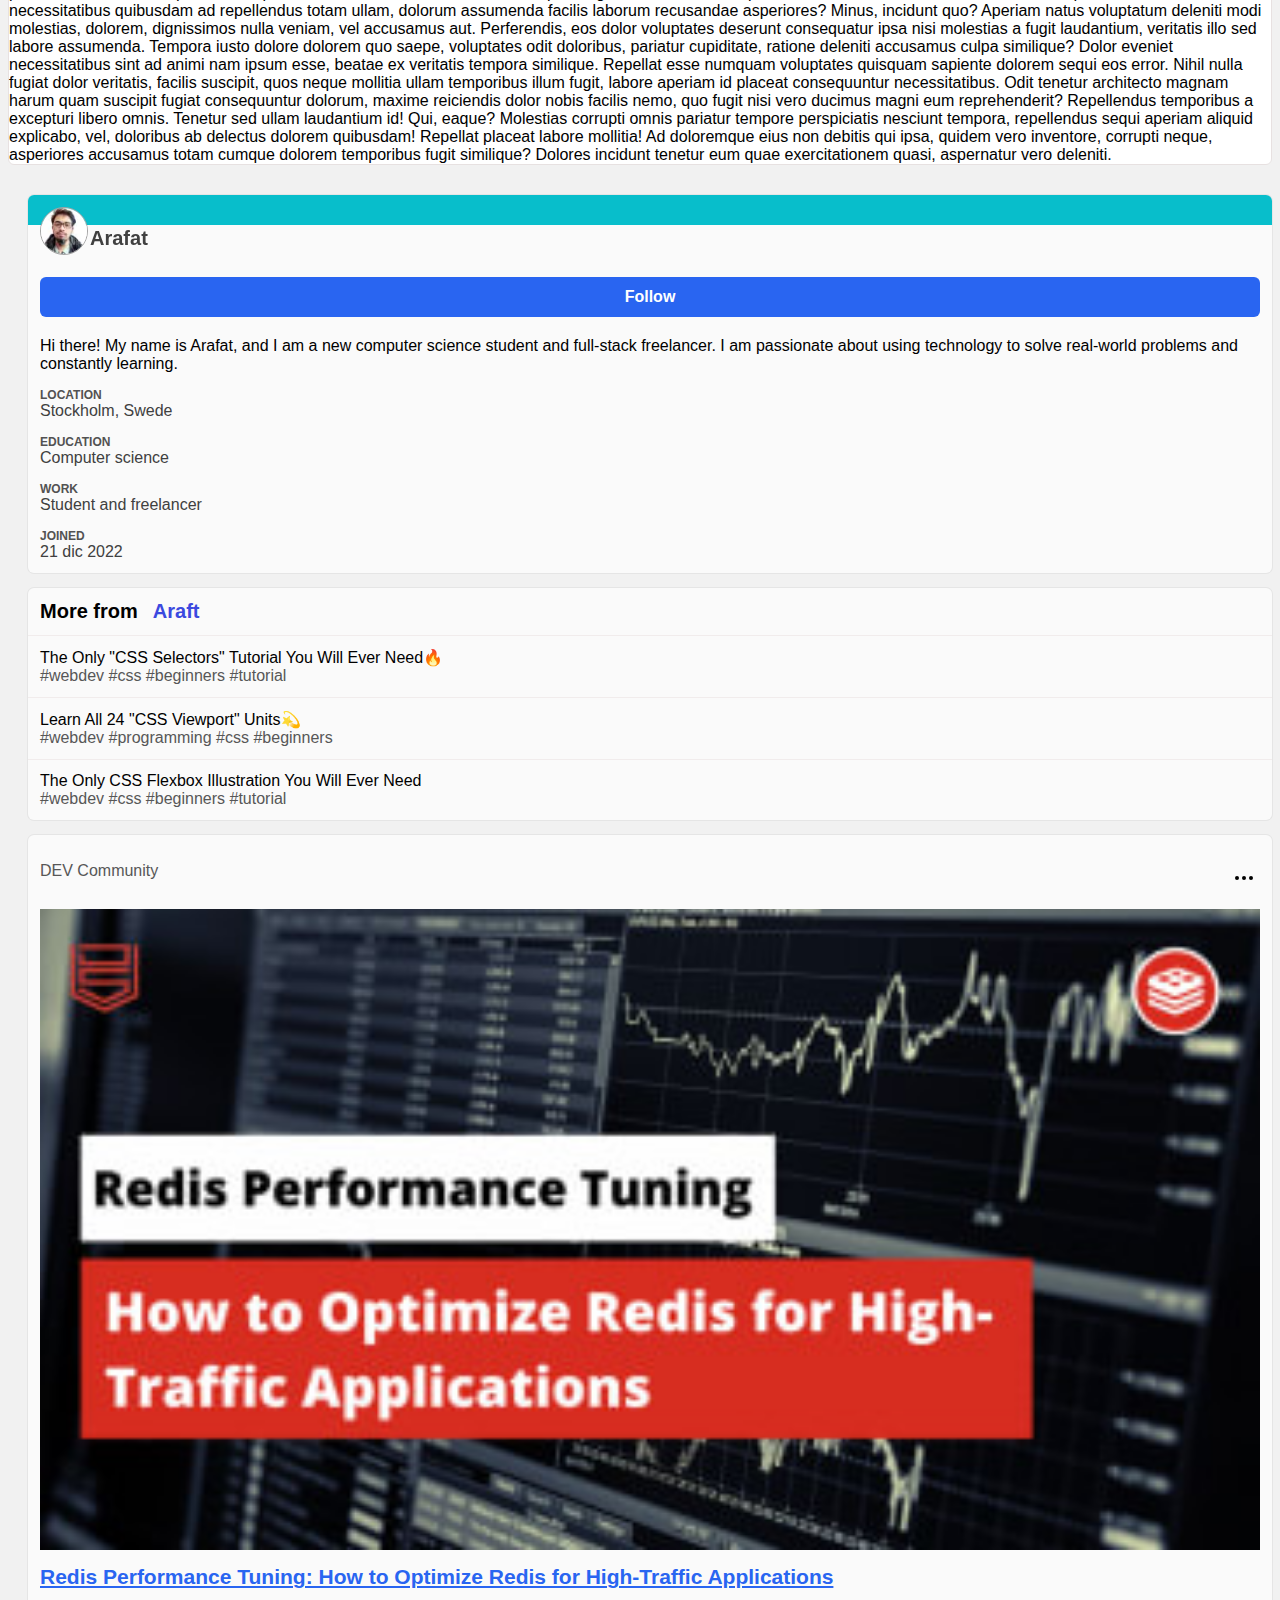
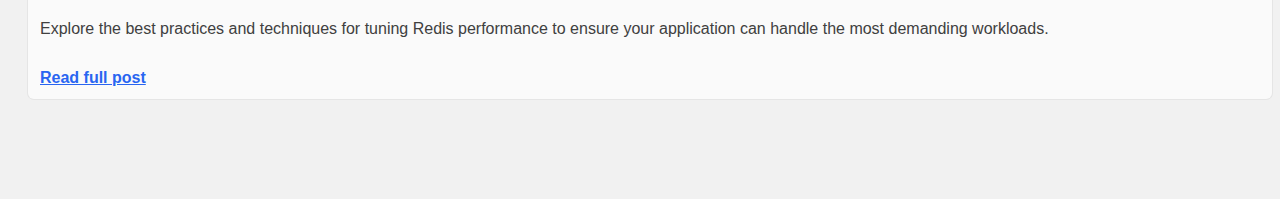
==== commit 5c46eb83: "Almost completed" ====
--- a/post.html
+++ b/post.html
@@ -75,8 +75,7 @@
     </header>
     <div class="container-lg aside_left__container">
       <div class="row aside_left__container_row">
-        <aside
-          class="aside_left__container_row_aside-left col-12 col-sm-12 col-md-1 col-lg-1"
+        <aside class="aside_left__container_row_aside-left col-12 col-sm-12 col-md-1 col-lg-1"
         >
           <div class="aside_left__container_row_aside-left_container">
             <div
@@ -254,8 +253,7 @@
             </div>
           </div>
         </aside>
-        <main
-          class="p-0 contorno col-12 col-sm-12 col-md-8 col-lg-8 mid__container"
+        <main class="p-0 contorno col-12 col-sm-12 col-md-11 col-lg-8 mid__container"
         >
           <div class="mid__container_banner_container">
             <img
@@ -873,7 +871,7 @@
           temporibus fugit similique? Dolores incidunt tenetur eum quae
           exercitationem quasi, aspernatur vero deleniti.
         </main>
-        <aside class="col-12 col-sm-12 col-md-3 col-lg-3 main__container_right">
+        <aside class="col-12 col-sm-12 col-md-11 col-lg-3 main__container_right">
           <div class="main__container_right_container">
             <div class="main__container_right_container_card">
               <div class="main__container_right_container_card_top_img"></div>
@@ -1036,10 +1034,10 @@
                 </div>
               </a>
             </div>
-            <div class="main__container_right_container_dev"> 
+            <div class="main__container_right_container_dev "> 
               <div class="main__container_right_container_dev_title">
                   <span class="main__container_right_container_dev_text">DEV Community</span>
-                  <svg xmlns="http://www.w3.org/2000/svg" width="24" height="24" viewBox="0 0 24 24" role="img" aria-labelledby="a17ozpk8npmktuhxixjy836v59e8hnc0" class="crayons-icon pointer-events-none"><title id="a17ozpk8npmktuhxixjy836v59e8hnc0">Dropdown menu</title>
+                  <svg xmlns="http://www.w3.org/2000/svg" width="24" height="24" viewBox="0 0 24 24" role="img" aria-labelledby="a17ozpk8npmktuhxixjy836v59e8hnc0" class="main__container_right_container_dev_title_dots"><title id="a17ozpk8npmktuhxixjy836v59e8hnc0">Dropdown menu</title>
                     <path fill-rule="evenodd" clip-rule="evenodd" d="M8.25 12a1.5 1.5 0 11-3 0 1.5 1.5 0 013 0zm5.25 0a1.5 1.5 0 11-3 0 1.5 1.5 0 013 0zm3.75 1.5a1.5 1.5 0 100-3 1.5 1.5 0 000 3z"></path>
                 </svg>
               </div>
@@ -1048,7 +1046,7 @@
               <p class="main__container_right_container_dev_parag">
                 Explore the best practices and techniques for tuning Redis performance to ensure your application can handle the most demanding workloads.
               </p>
-              <a class="main__container_right_container_dev_main_link" href="">Read full post</a>
+              <a class="main__container_right_container_dev_main_link small" href="">Read full post</a>
             </div>
           </div>
         </aside>
--- a/css/post.css
+++ b/css/post.css
@@ -690,6 +690,56 @@
 }
 .main__container_right_container_more_links .main__container_right_container_more_links_hashts {
   color: #575757;
+}
+
+.main__container_right_container_dev {
+  padding: 12px;
+  width: 100%;
+  margin-top: 15px;
+  background-color: rgb(250, 250, 250);
+  display: flex;
+  flex-direction: column;
+  border-radius: 6px;
+  box-shadow: 0 0 0 1px rgba(23, 23, 23, 0.05);
+  margin-bottom: 100px;
+}
+.main__container_right_container_dev .main__container_right_container_dev_title {
+  display: flex;
+  justify-content: space-between;
+  padding-top: 15px;
+}
+.main__container_right_container_dev .main__container_right_container_dev_title .main__container_right_container_dev_text {
+  color: #575757;
+}
+.main__container_right_container_dev .main__container_right_container_dev_title .main__container_right_container_dev_title_dots {
+  width: 32px;
+  height: 32px;
+}
+.main__container_right_container_dev .main__container_right_container_dev_title .main__container_right_container_dev_title_dots:hover {
+  background-color: #f3f2f2;
+  cursor: pointer;
+  border-radius: 6px;
+}
+.main__container_right_container_dev .main__container_right_container_dev_img {
+  padding-top: 15px;
+}
+.main__container_right_container_dev .main__container_right_container_dev_main_link {
+  padding-top: 15px;
+  color: #2965F1;
+  font-size: 21px;
+  font-weight: bold;
+  text-decoration: underline;
+}
+.main__container_right_container_dev .main__container_right_container_dev_main_link:hover {
+  color: rgb(47, 58, 178);
+}
+.main__container_right_container_dev .main__container_right_container_dev_parag {
+  padding-top: 15px;
+  color: #404040;
+  overflow-wrap: break-word;
+}
+.main__container_right_container_dev .small {
+  font-size: 16px;
 }
 
 @media screen and (max-width: 1030px) {
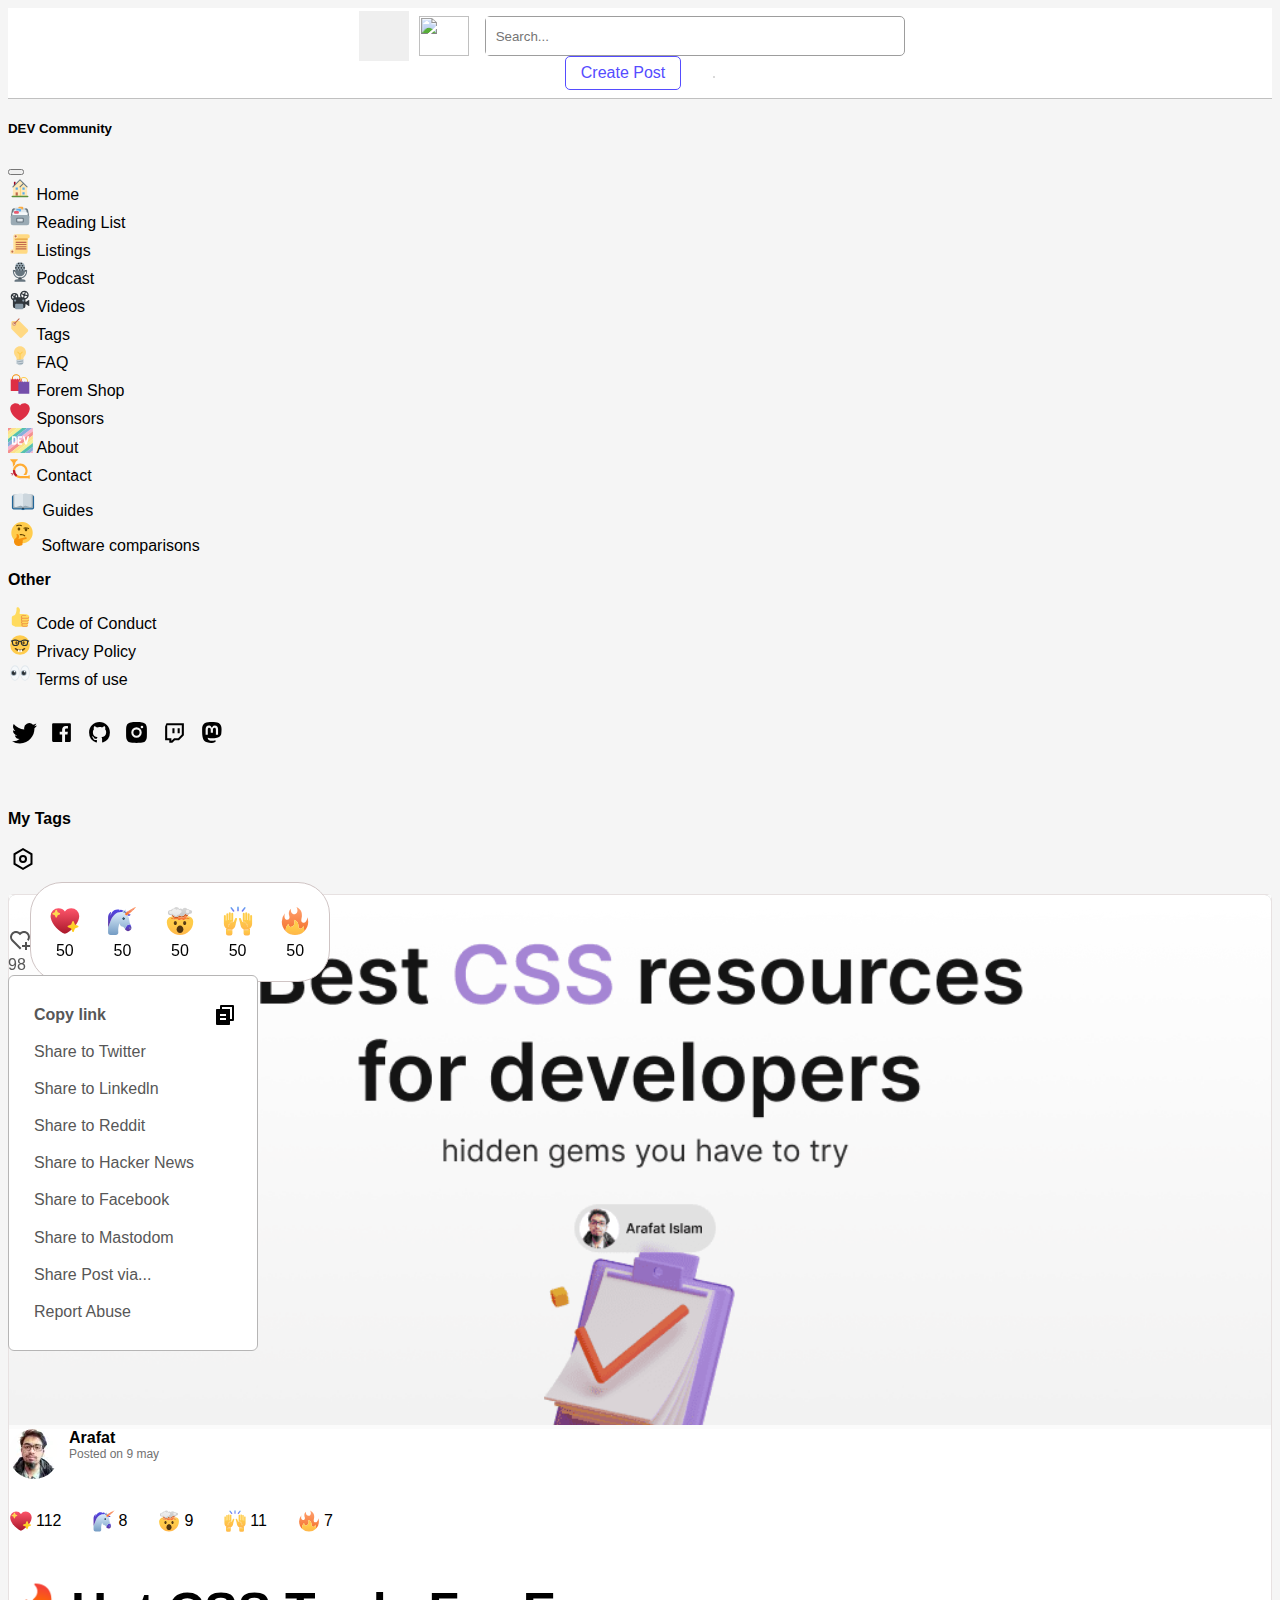
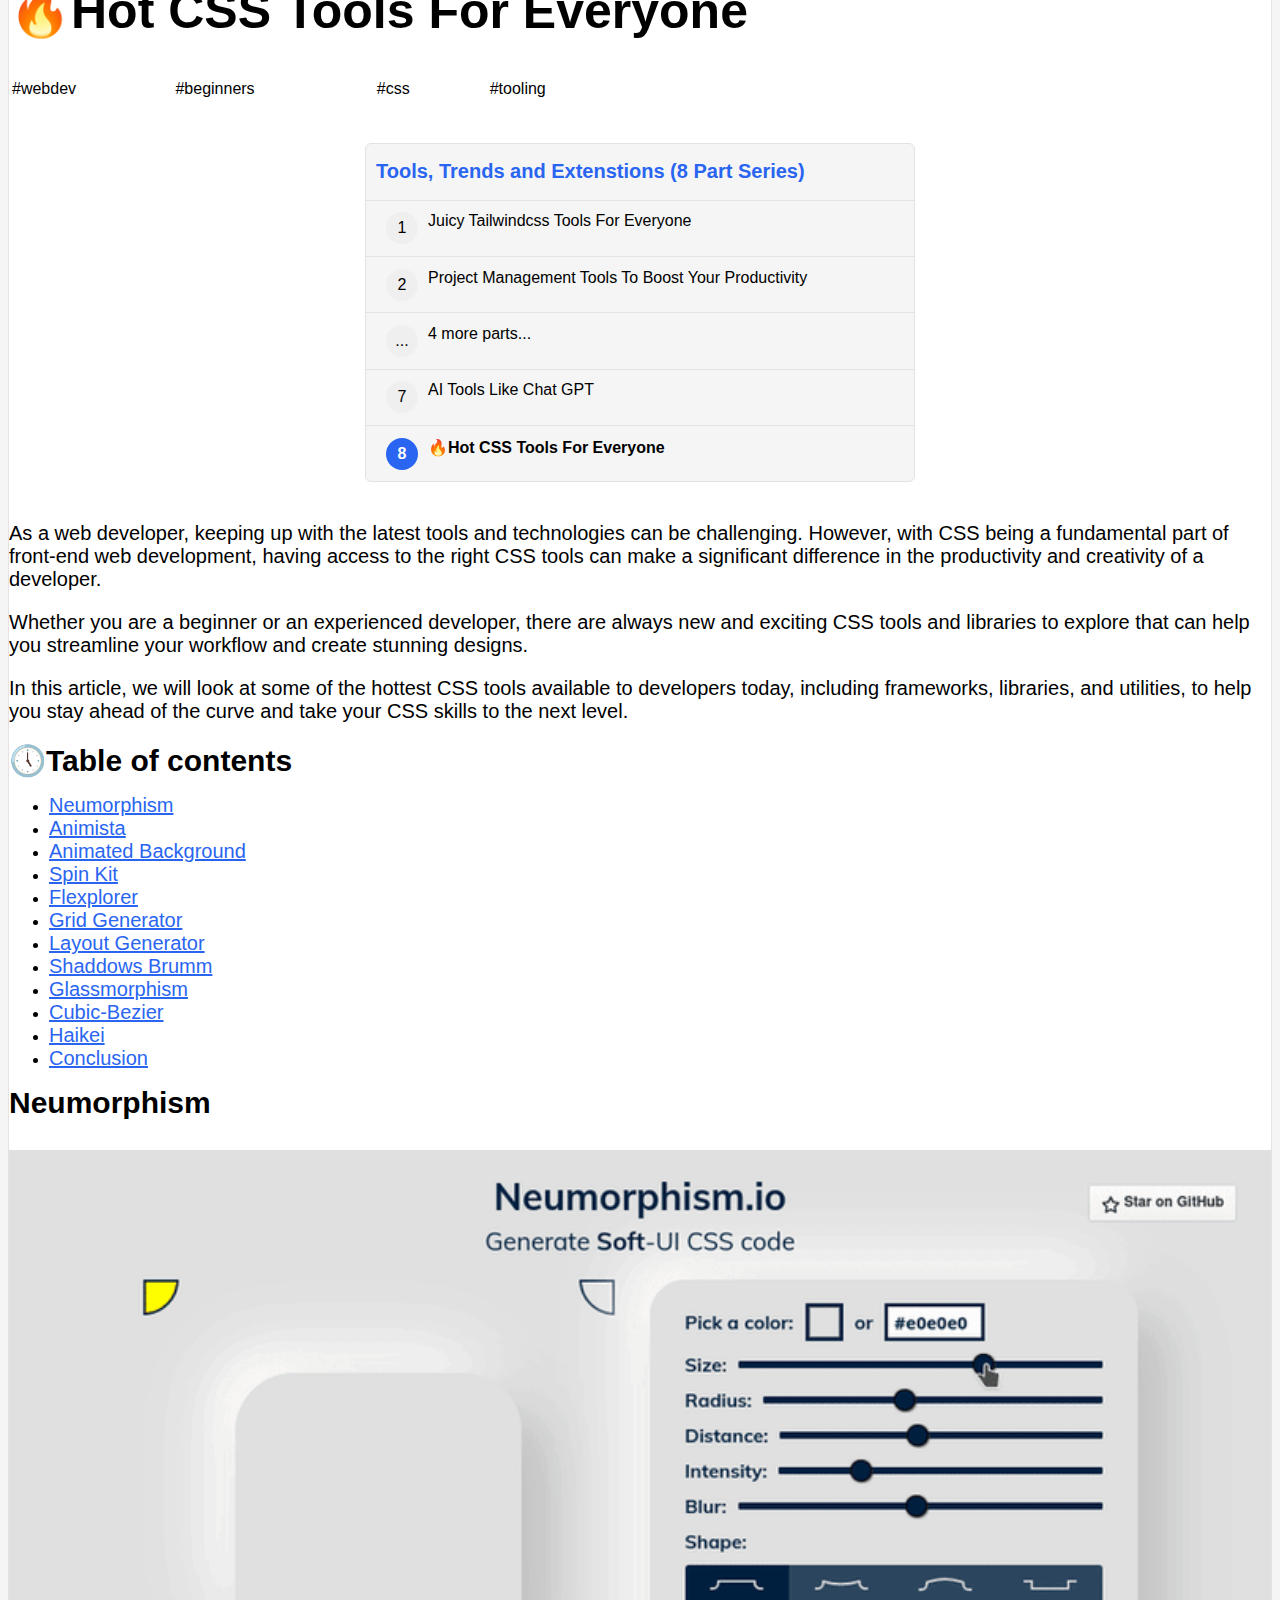
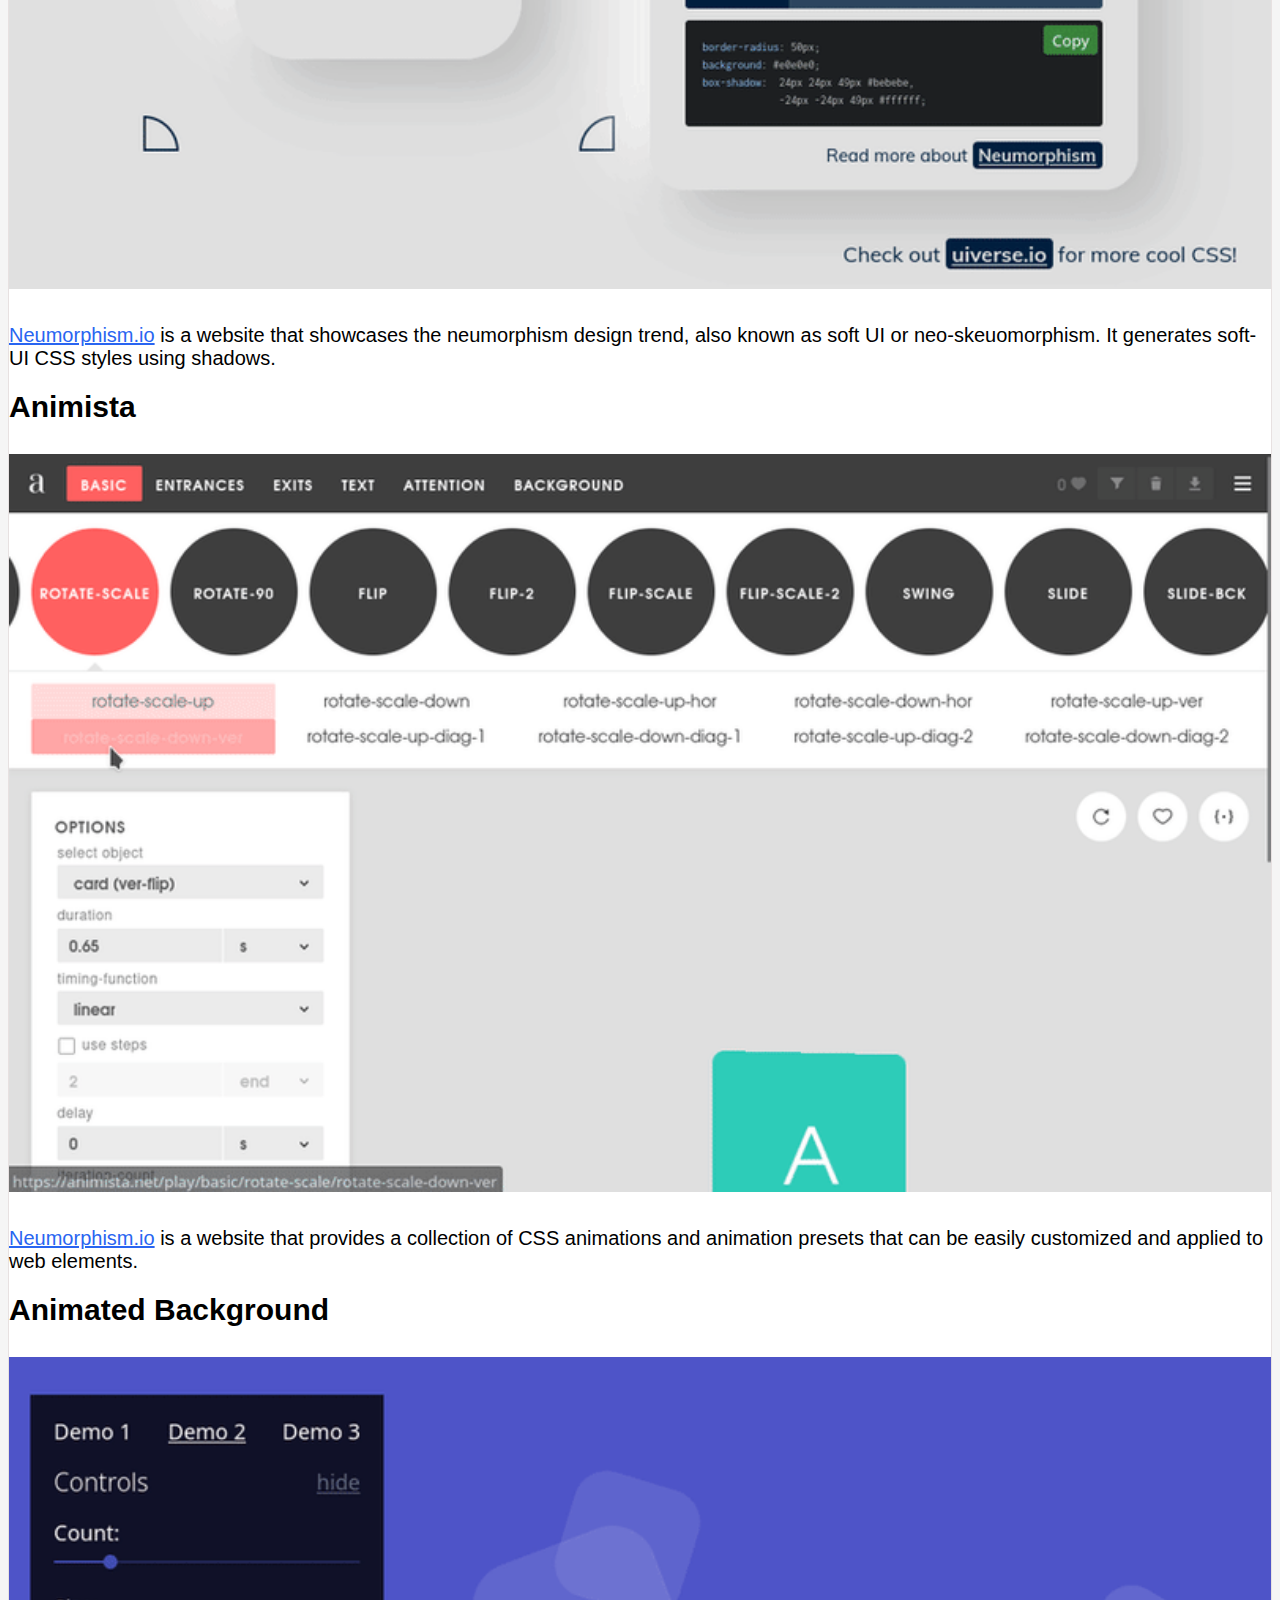
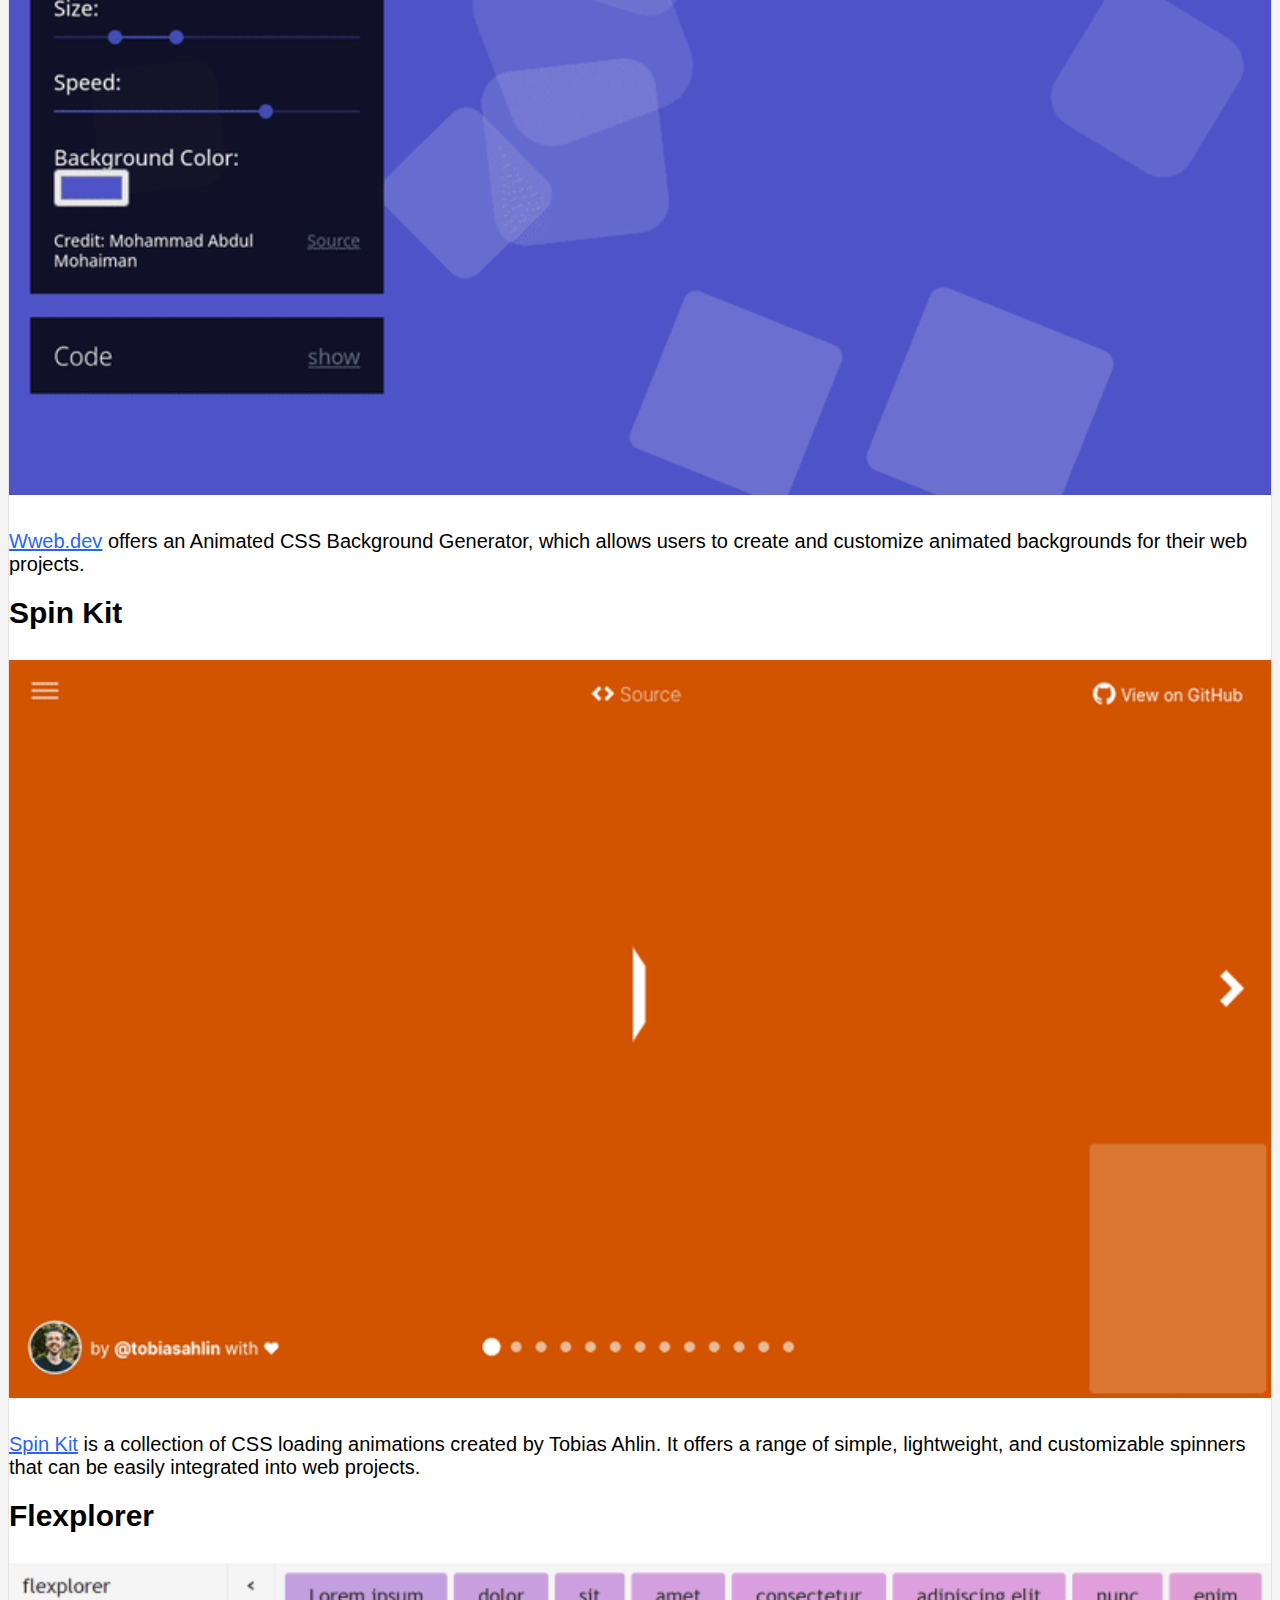
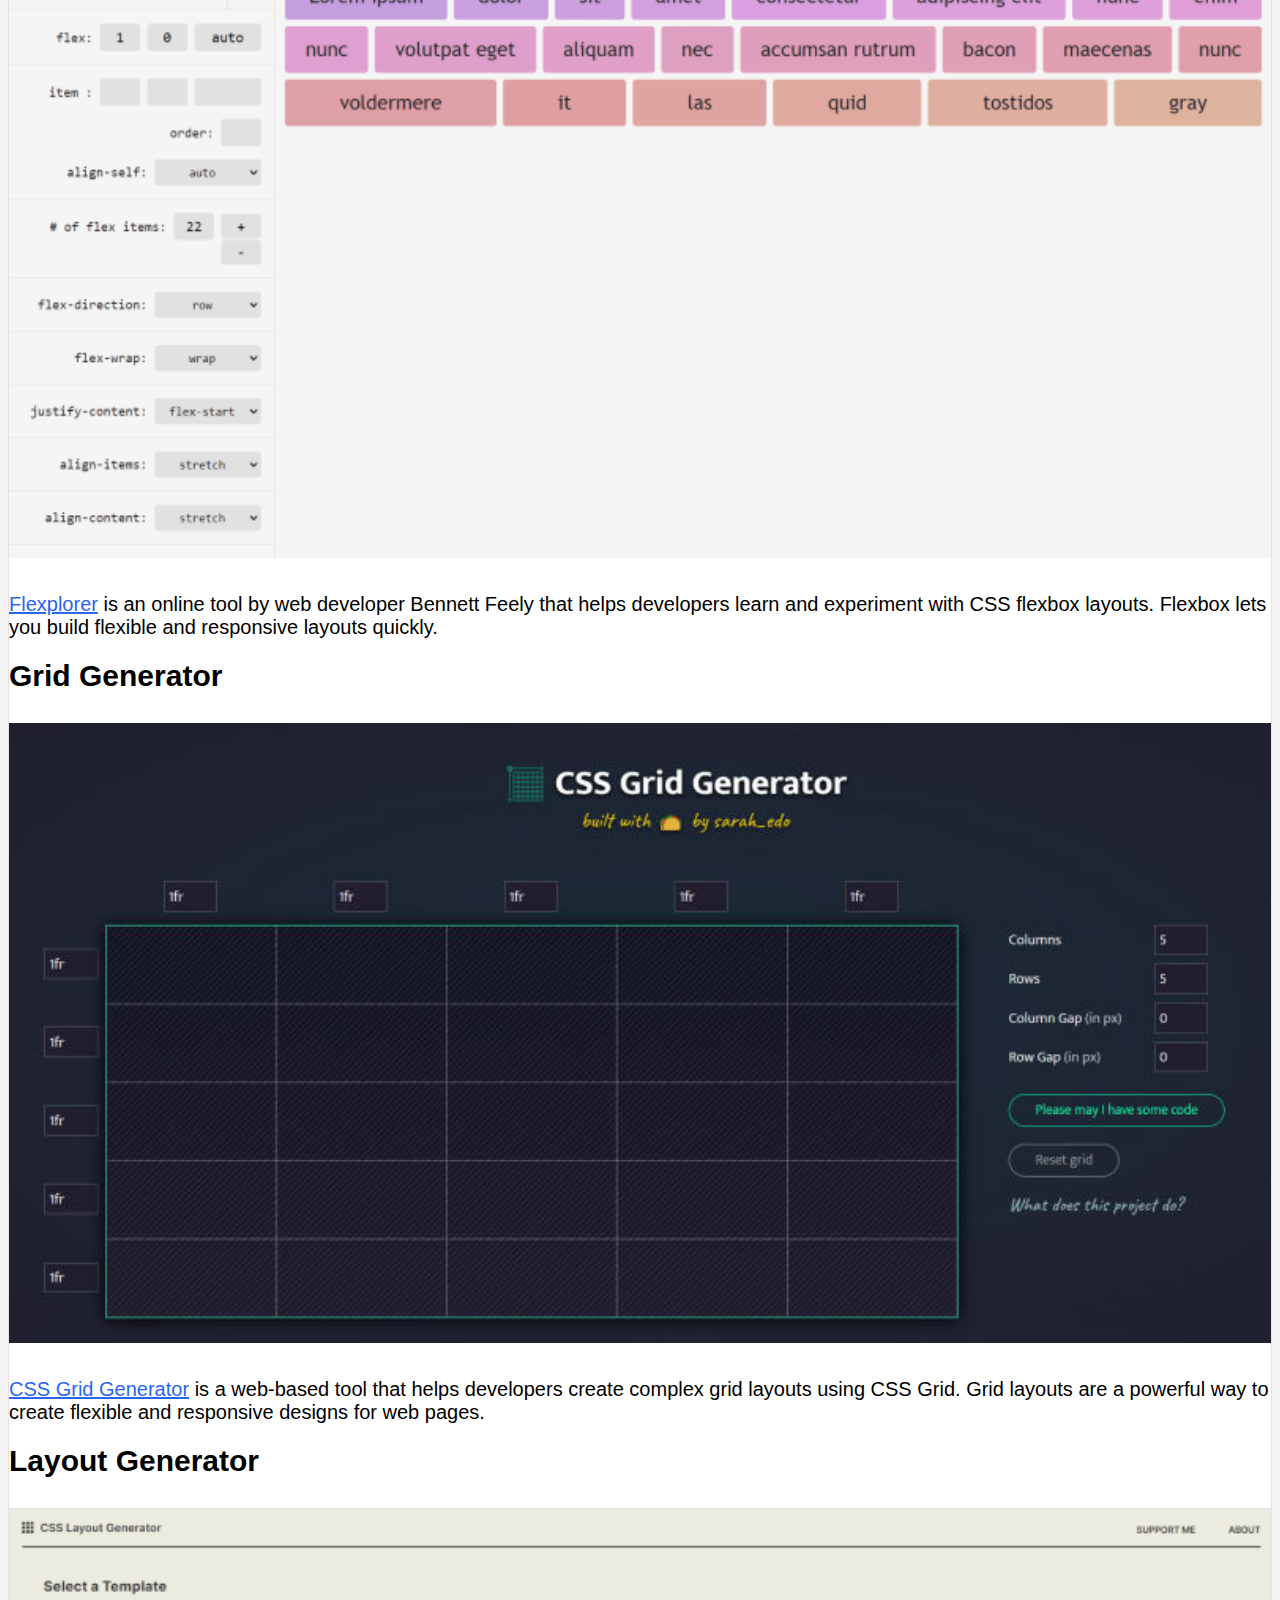
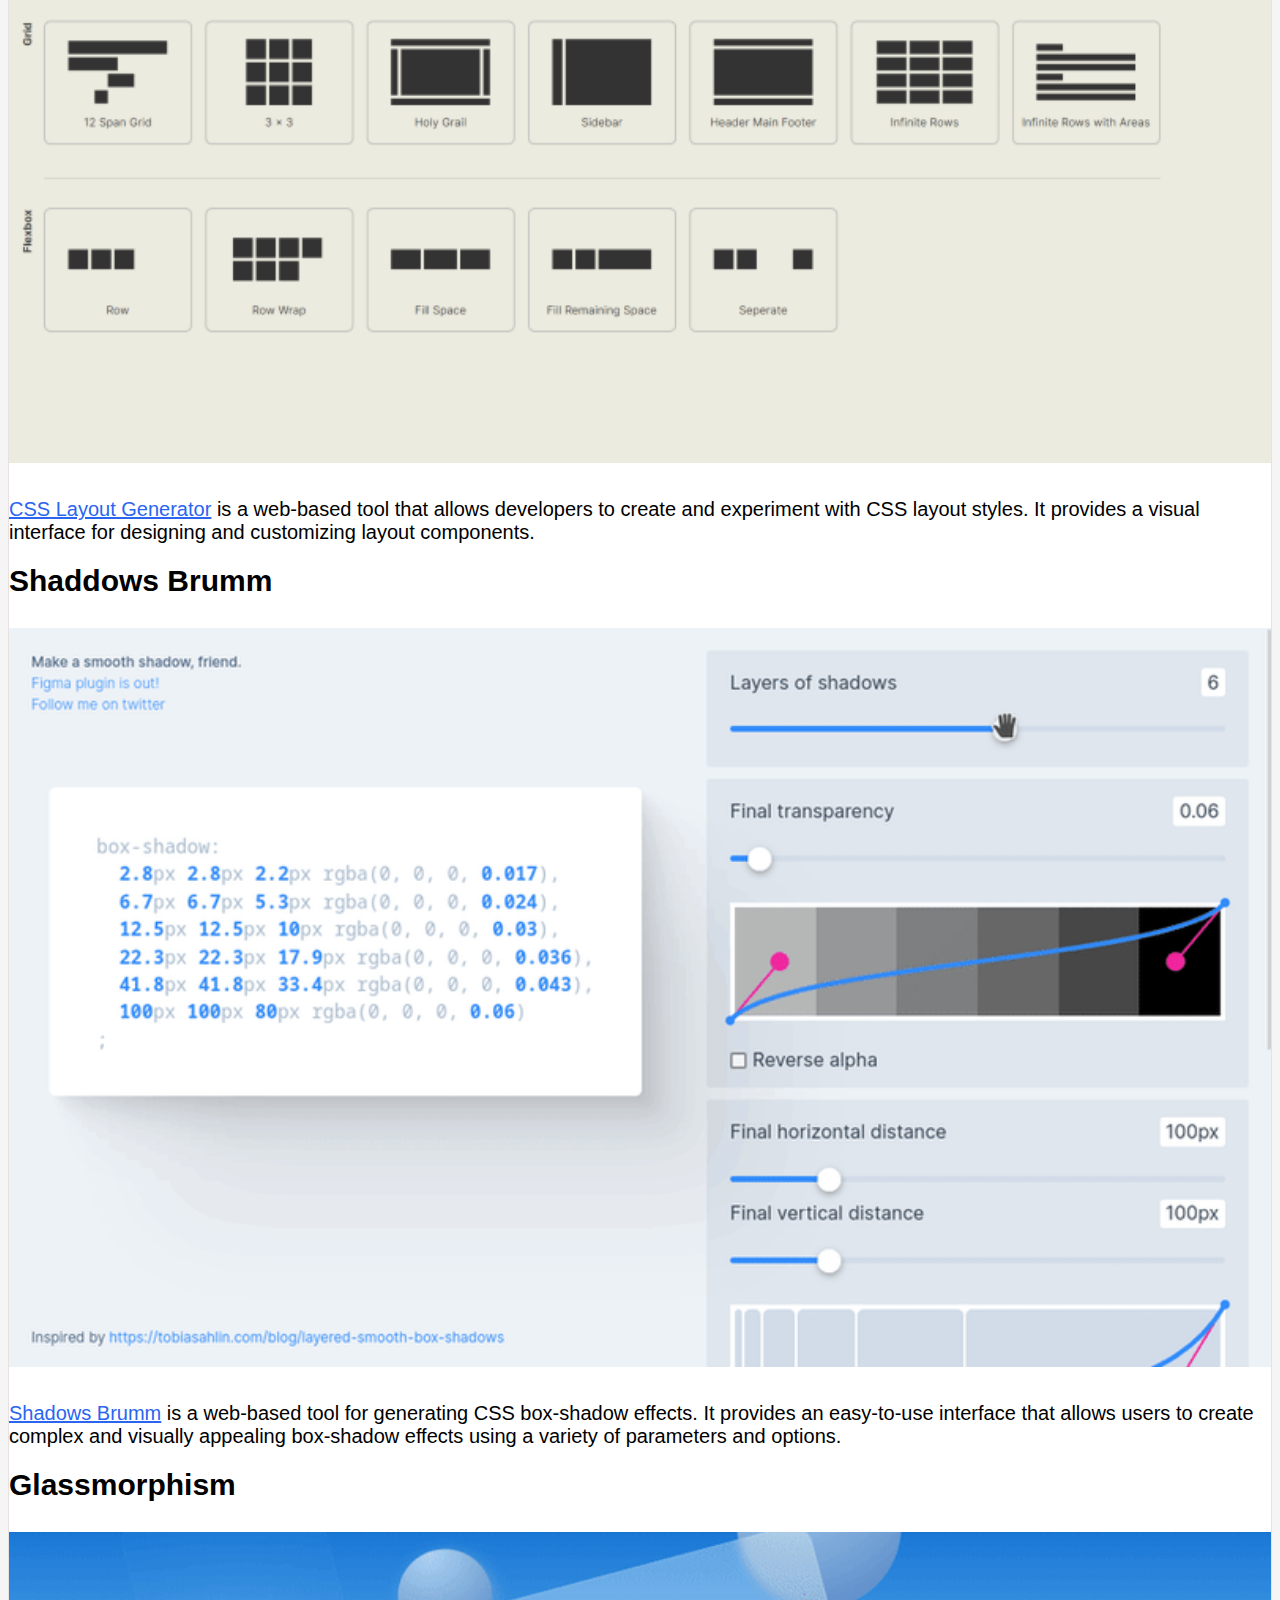
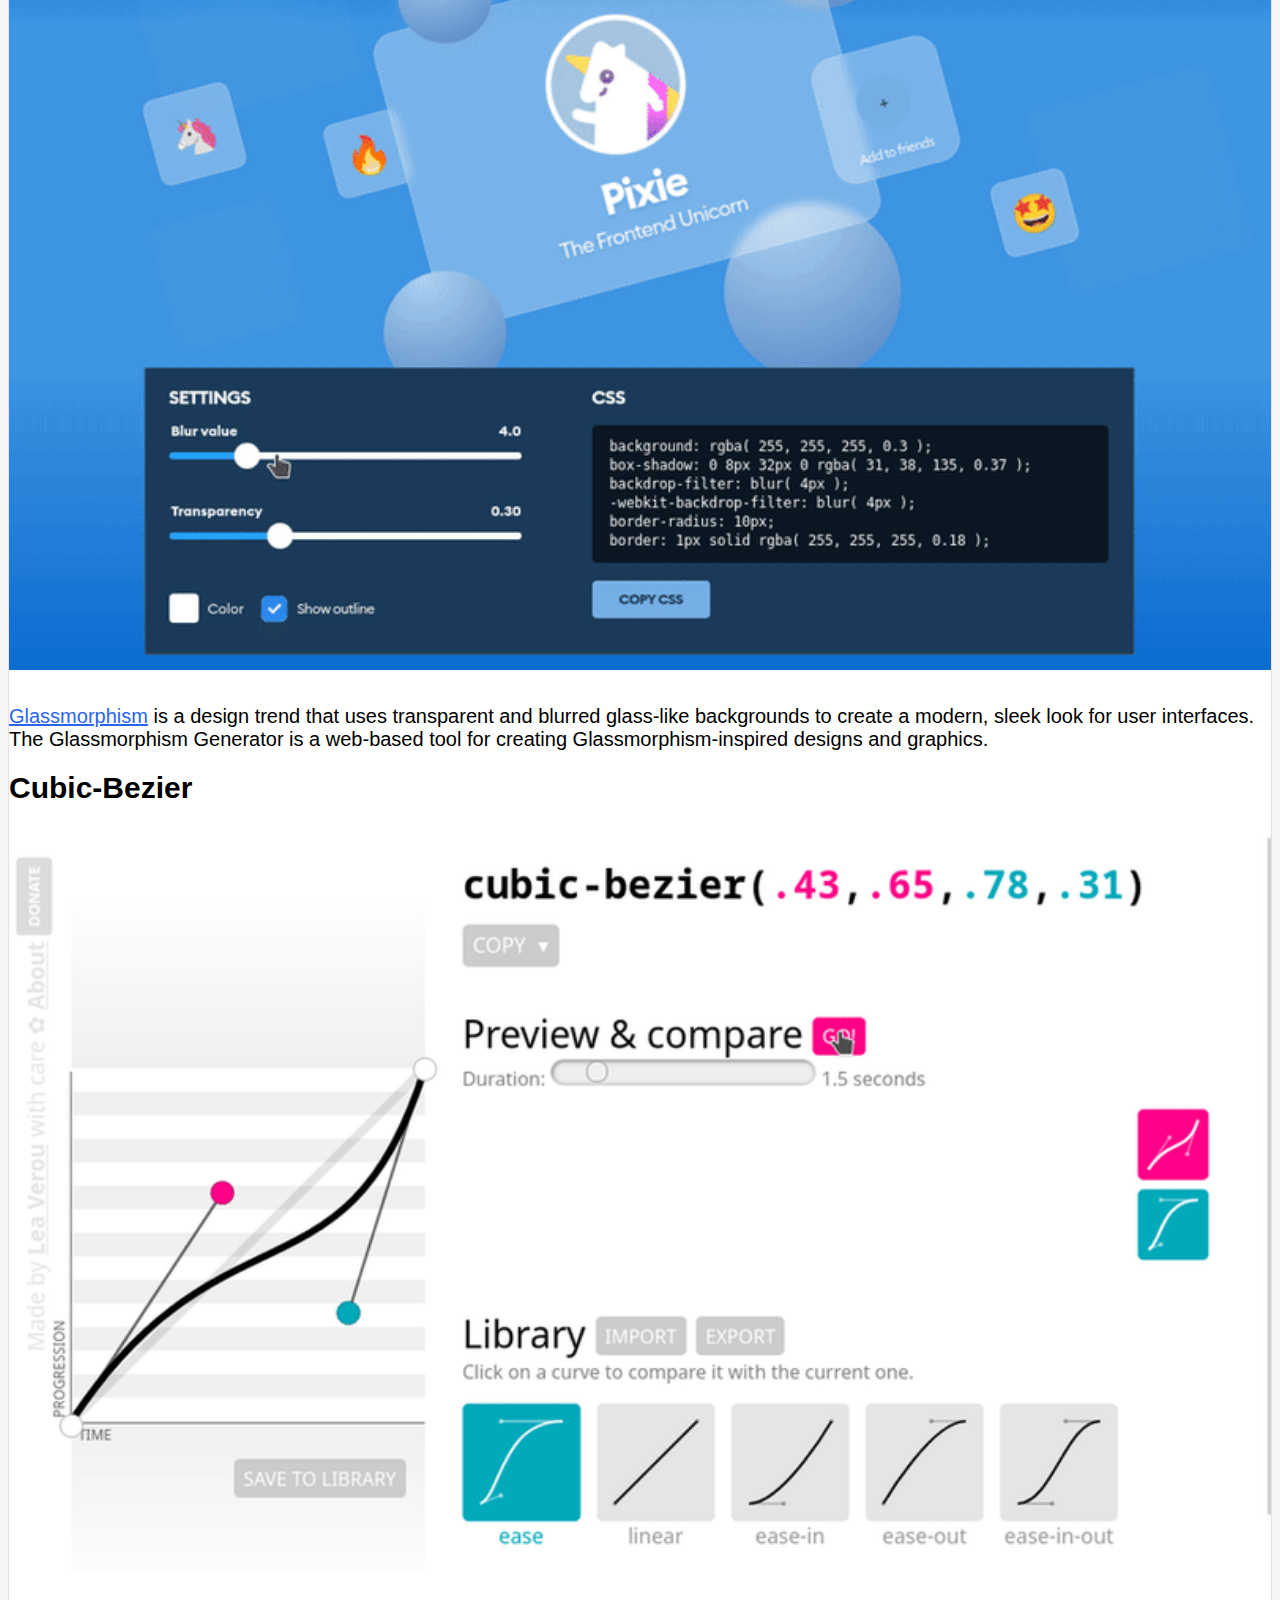
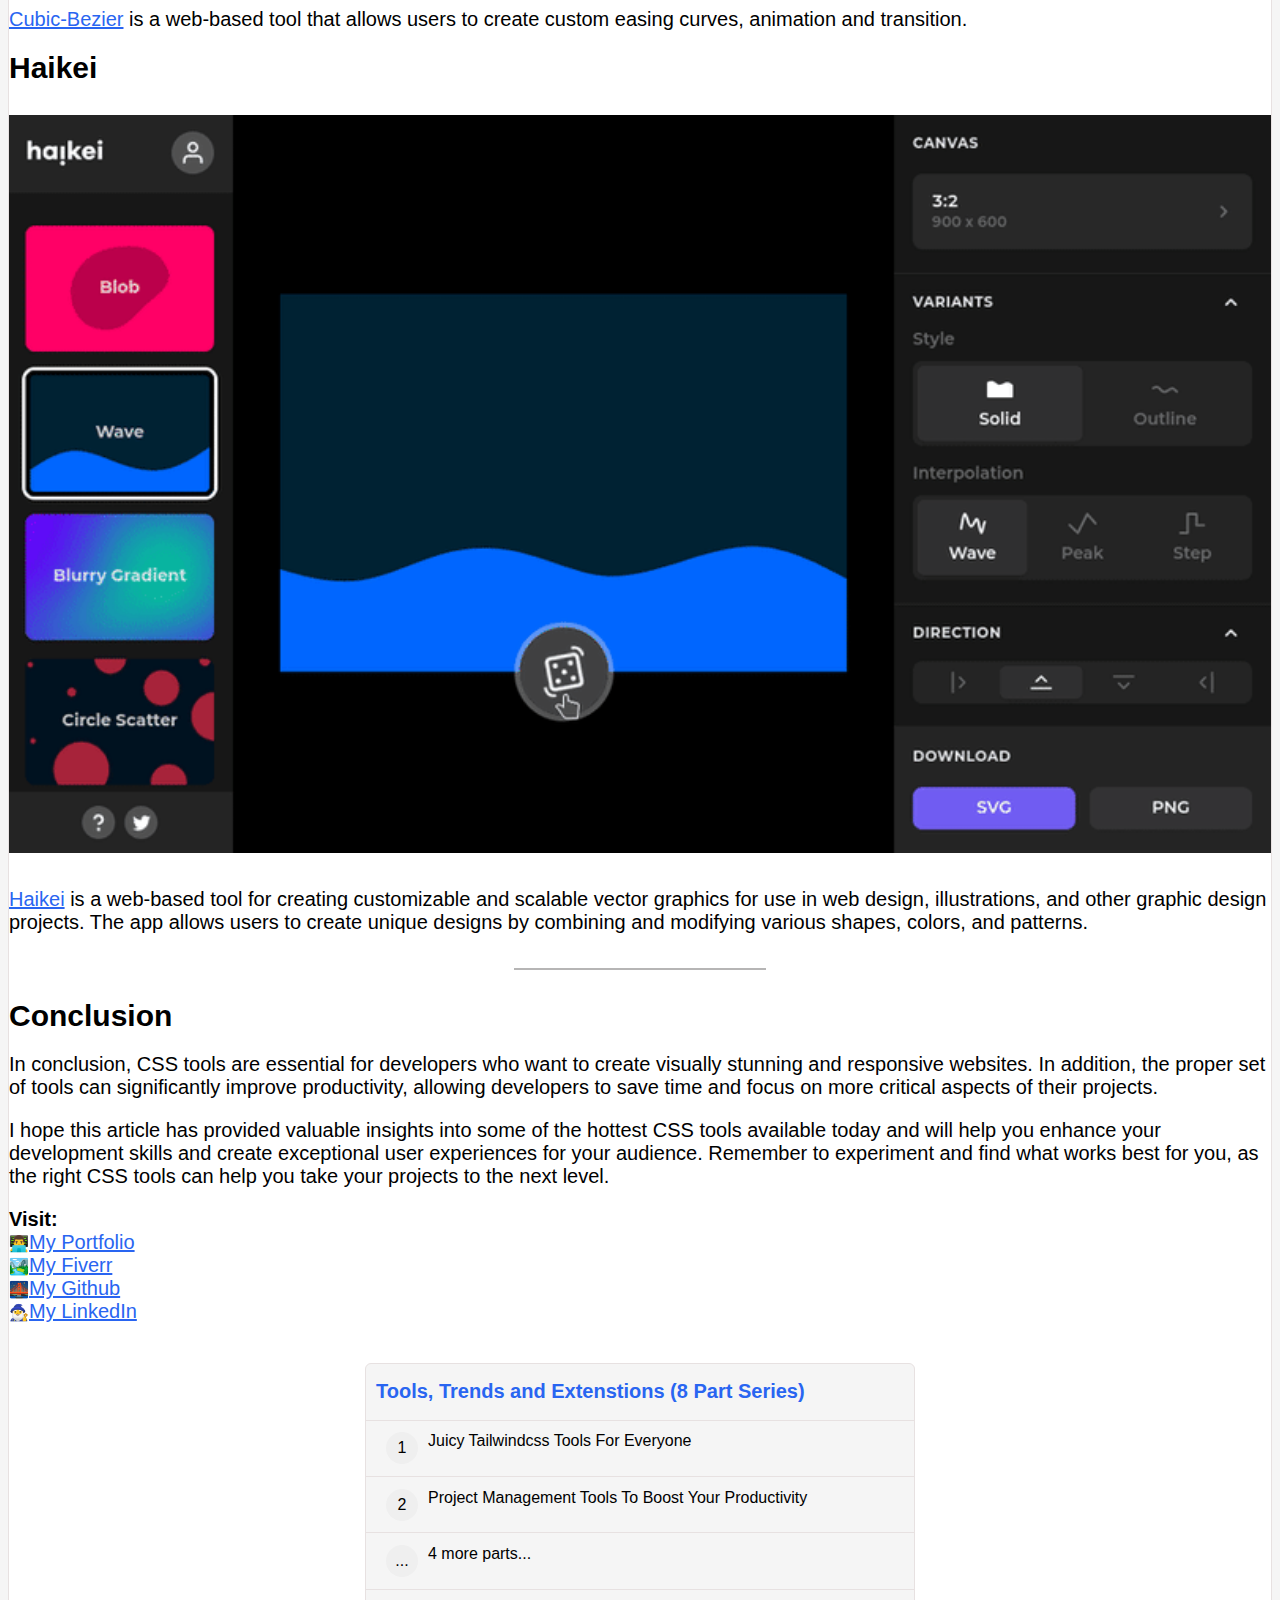
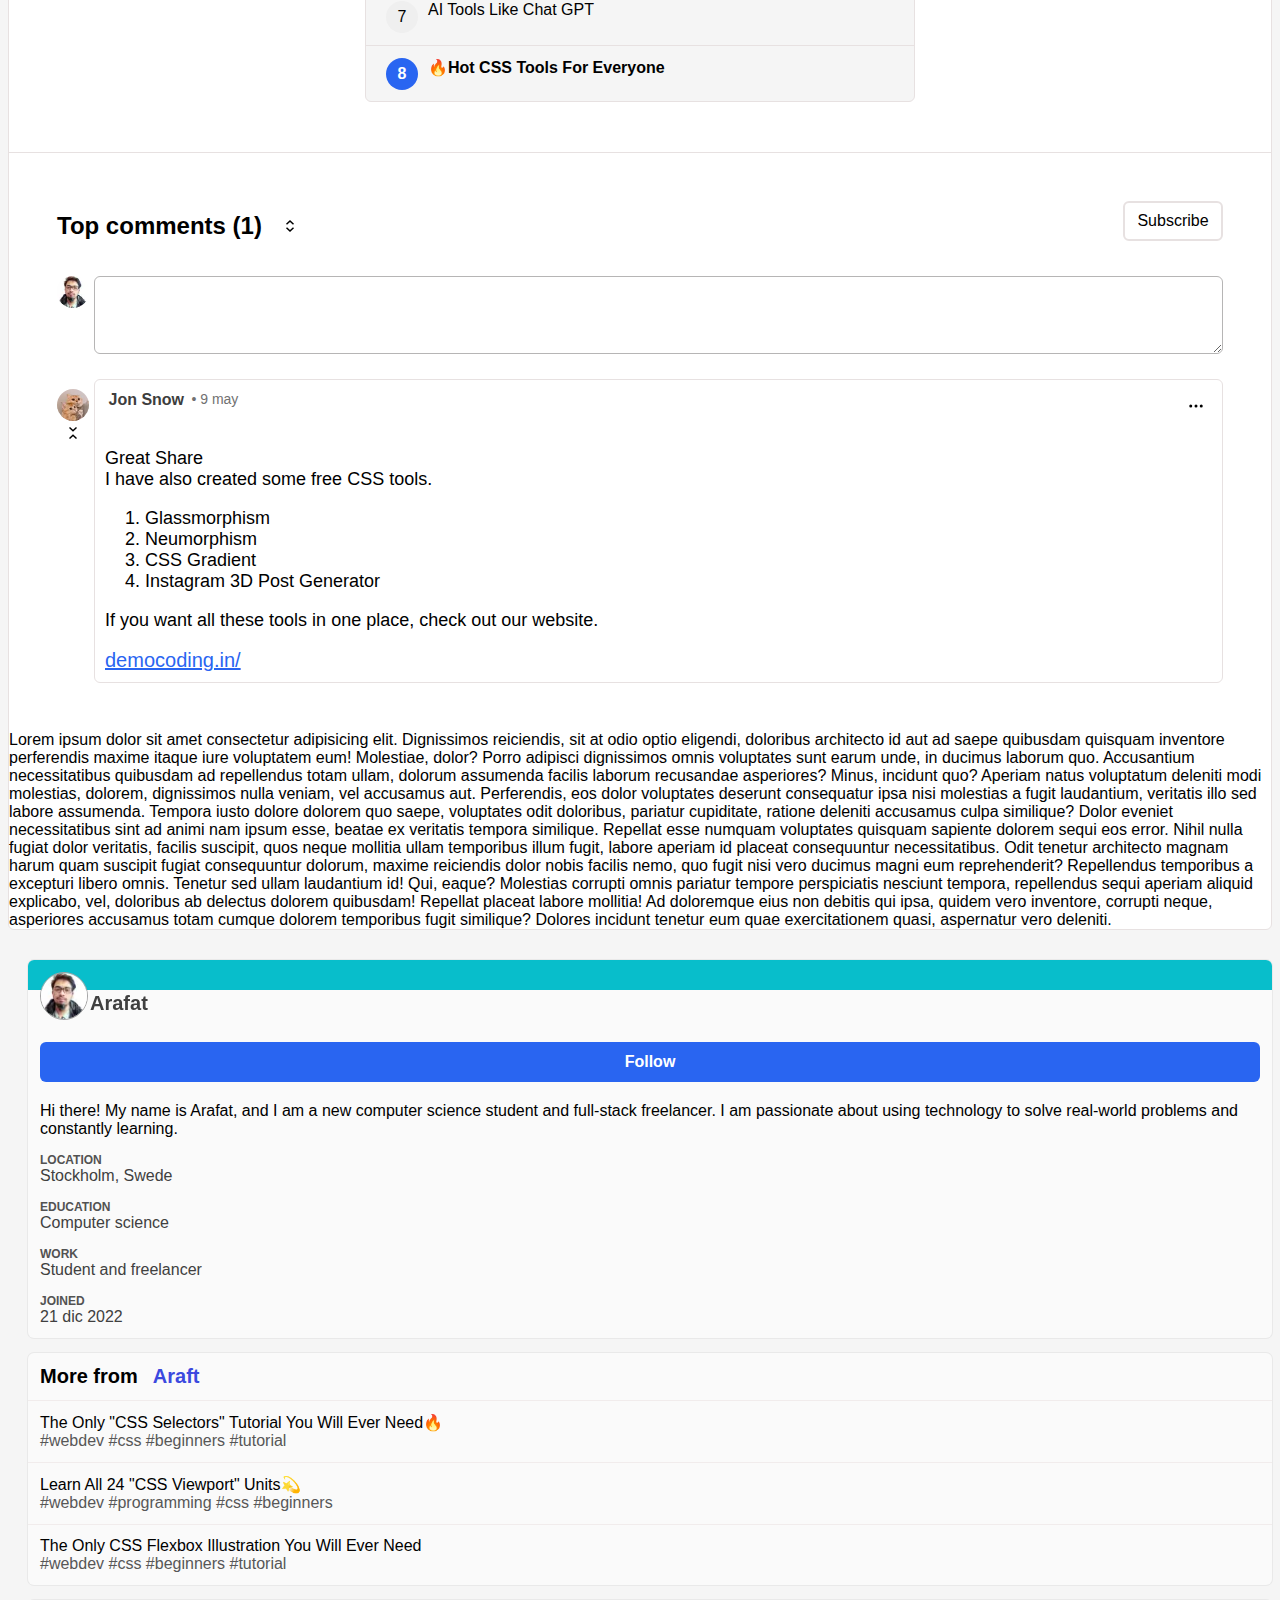
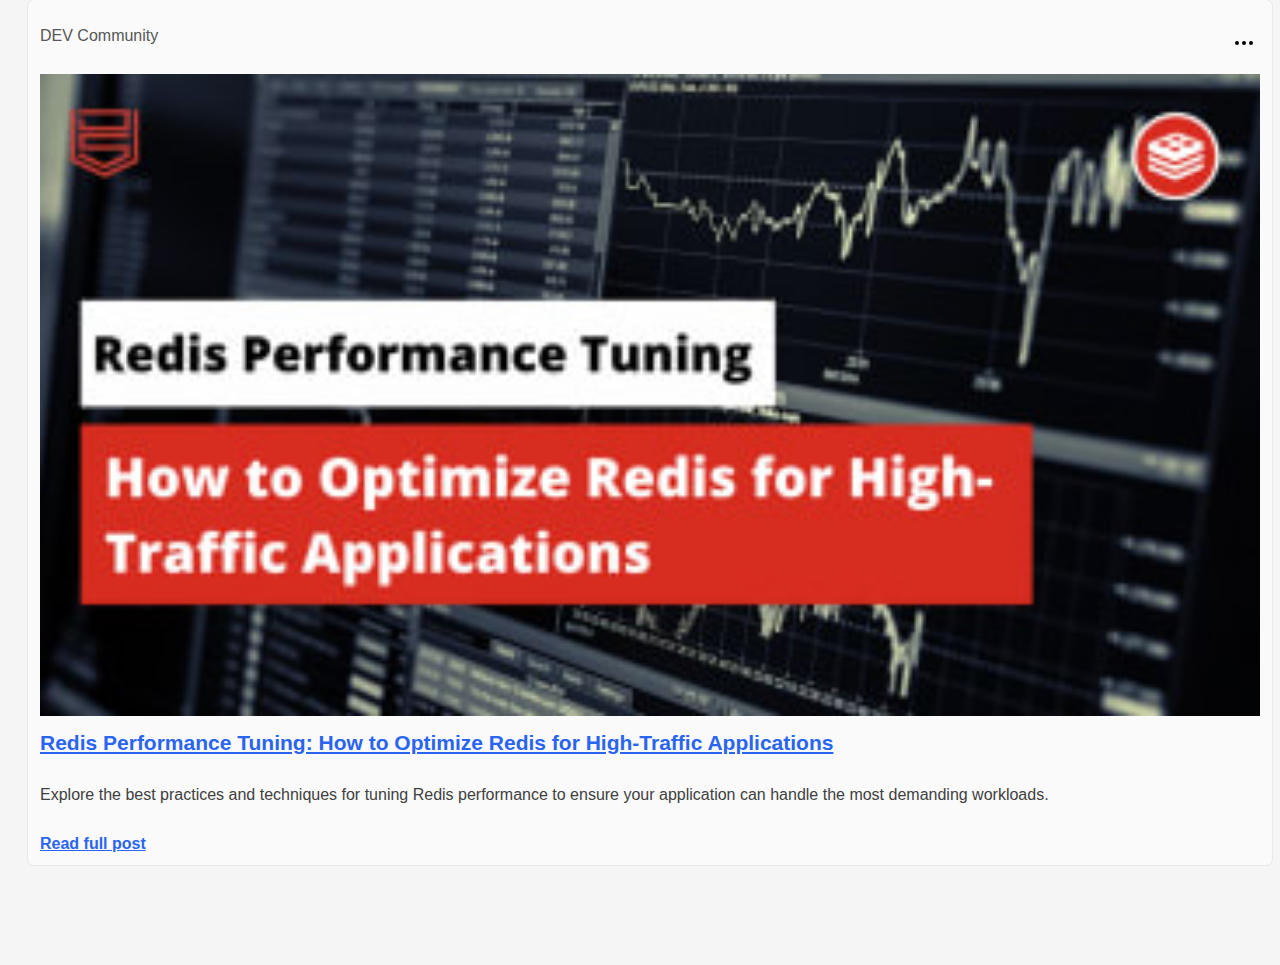
==== commit 28c1cb52: "adding menu to post.html" ====
--- a/post.html
+++ b/post.html
@@ -27,54 +27,273 @@
   </head>
   <body>
     <header class="header__container sticky-top">
-      <nav class="header__container_nav container-xxl navbar">
-        <div class="header__container_nav_search">
-          <img
-            class="header__container_nav_search_logo"
-            src="https://dev-to-uploads.s3.amazonaws.com/uploads/logos/resized_logo_UQww2soKuUsjaOGNB38o.png"
-            alt=""
-          />
-          <div class="header__container_nav_search_txt">
-            <input
-              class="header__container_nav_search_txt-input"
-              type="text"
-              placeholder="Search..."
-            />
-            <btn class="header__container_nav_search_txt-search" src="" alt=""
-              ><i
-                class="fa-sharp fa-regular fa-magnifying-glass search__desktop"
-              ></i
-            ></btn>
+      <nav class="header__container_nav container-xxl d-flex justify-content-between navbar navbar-expand-md">  <!--Se agrego d-flex justify-content-between navbar navbar-expand-md Nayeli START-->
+          <div class="header__container_nav_search">
+              <!--Hambuger Nayeli START-->
+              <button class="navbar-toggler"
+                  type="button"
+                  data-bs-toggle="offcanvas"
+                  data-bs-target="#navbarNav"
+                  aria-controls="navbarNav" 
+                  aria-expanded="false" 
+                  aria-label="Toggle navigation"
+              >
+                  <span class="navbar-toggler-icon "></span>
+              </button>
+              <!--Hambuger Nayeli END-->
+              <img class="header__container_nav_search_logo" src="https://dev-to-uploads.s3.amazonaws.com/uploads/logos/resized_logo_UQww2soKuUsjaOGNB38o.png" alt="">
+              
+              
+              <div class="header__container_nav_search_txt">
+                  <input class="header__container_nav_search_txt-input" type="text" placeholder="Search...">
+                  <btn class="header__container_nav_search_txt-search" src="" alt=""><i class="fa-sharp fa-regular fa-magnifying-glass search__desktop"></i></btn>
+              </div>
           </div>
-        </div>
-        <div class="header__container_nav_buttons">
-          <a
-            href=""
-            class="header__container_nav_buttons-search link__search-mobile"
-          >
-            <i
-              class="fa-sharp fa-regular fa-magnifying-glass search__mobile"
-            ></i>
-          </a>
-          <a class="header__container_nav_buttons-create" href=""
-            >Create Post</a
-          >
-          <a class="header__container_nav_buttons-bell" href="">
-            <i class="fa-regular fa-bell"></i>
-          </a>
-          <a class="header__container_nav_buttons-user" href="">
-            <img
-              class="h_img"
-              src="https://res.cloudinary.com/practicaldev/image/fetch/s--tWOd-1wA--/c_fill,f_auto,fl_progressive,h_90,q_auto,w_90/https://dev-to-uploads.s3.amazonaws.com/uploads/user/profile_image/1081152/a7d60e63-4604-4c7a-aa1b-3df6e55230dc.png"
-              alt=""
-            />
-            <div class="userms"></div>
-          </a>
-        </div>
+          <div class="header__container_nav_buttons">
+              <a href="" class="header__container_nav_buttons-search link__search-mobile">
+                  <i class="fa-sharp fa-regular fa-magnifying-glass search__mobile"></i>
+              </a>
+              <a class="header__container_nav_buttons-create" href="">Create Post</a>
+              <a class="header__container_nav_buttons-bell" href="">
+                  <i class="fa-regular fa-bell"></i>
+              </a>
+              <a class="header__container_nav_buttons-user" href="">
+                  <img class="h_img" src="https://res.cloudinary.com/practicaldev/image/fetch/s--tWOd-1wA--/c_fill,f_auto,fl_progressive,h_90,q_auto,w_90/https://dev-to-uploads.s3.amazonaws.com/uploads/user/profile_image/1081152/a7d60e63-4604-4c7a-aa1b-3df6e55230dc.png" alt="" >
+                  <div class="userms"></div>
+              </a>
+          </div>
+
+
       </nav>
-    </header>
+
+  </header>
     <div class="container-lg aside_left__container">
       <div class="row aside_left__container_row">
+        <!--OFFCANVAS NAYELI START-->
+        <div class="offcanvas offcanvas-start" id="navbarNav">
+               
+          <div class="offcanvas-header d-flex justify-content-between">
+              <h5 class="offcanvas-title" id="offcanvasExampleLabel"><strong>DEV Community</strong></h5>
+              <button type="button" class="btn-close text-reset" data-bs-dismiss="offcanvas" aria-label="Close"></button>
+          </div>
+          <article class="aside__left__first">
+              <div class="aside__left__ol">
+                  <li class="aside__left__items list-unstyled p-2"><svg xmlns="http://www.w3.org/2000/svg" viewBox="0 0 44 44" width="24" height="24">
+                      <g class="nc-icon-wrapper">
+                          <path fill="#A0041E" d="M13.344 18.702h-2a.5.5 0 01-.5-.5v-7a.5.5 0 01.5-.5h2a.5.5 0 01.5.5v7a.5.5 0 01-.5.5z"></path>
+                          <path fill="#FFE8B6" d="M9 20L22 7l13 13v17H9z"></path>
+                          <path fill="#FFCC4D" d="M22 20h1v16h-1z"></path>
+                          <path fill="#66757F" d="M35 21a.997.997 0 01-.707-.293L22 8.414 9.707 20.707a1 1 0 11-1.414-1.414l13-13a.999.999 0 011.414 0l13 13A.999.999 0 0135 21z"></path>
+                          <path fill="#66757F" d="M22 21a.999.999 0 01-.707-1.707l6.5-6.5a1 1 0 111.414 1.414l-6.5 6.5A.997.997 0 0122 21z"></path>
+                          <path fill="#C1694F" d="M14 30h4v6h-4z"></path>
+                          <path fill="#55ACEE" d="M14 21h4v4h-4zm12.5 0h4v4h-4zm0 9h4v4h-4z"></path>
+                          <path fill="#5C913B" d="M37.5 37.5A1.5 1.5 0 0136 39H8a1.5 1.5 0 010-3h28a1.5 1.5 0 011.5 1.5z"></path>
+                      </g>
+                  </svg>   Home</li>
+                  <li class="aside__left__items list-unstyled p-2"> <svg xmlns="http://www.w3.org/2000/svg" viewBox="0 0 44 44" width="24" height="24">
+                      <g class="nc-icon-wrapper">
+                          <path fill="#67757F" d="M39 24c0 2.209-1.791 2-4 2H9c-2.209 0-4 .209-4-2l2-12c.125-1.917 1.791-4 4-4h22c2.209 0 3.791 2.208 4 4l2 12z"></path>
+                          <path fill="#CCD6DD" d="M32 17a2 2 0 01-2 2H14a2 2 0 01-2-2V9a2 2 0 012-2h16a2 2 0 012 2v8z"></path>
+                          <path fill="#E1E8ED" d="M34 21a2 2 0 01-2 2H12a2 2 0 01-2-2v-8a2 2 0 012-2h20a2 2 0 012 2v8z"></path>
+                          <path fill="#F5F8FA" d="M36 25a2 2 0 01-2 2H10a2 2 0 01-2-2v-8a2 2 0 012-2h24a2 2 0 012 2v8z"></path>
+                          <path fill="#9AAAB4" d="M39 35a4 4 0 01-4 4H9a4 4 0 01-4-4V24a4 4 0 014-4h26a4 4 0 014 4v11z"></path>
+                          <path fill="#67757F" d="M18 16zm0 0z"></path>
+                          <path fill="#FCAB40" d="M26 5h-5a2 2 0 00-2 2v1h4a2 2 0 012 2h1a2 2 0 002-2V7a2 2 0 00-2-2z"></path>
+                          <path fill="#5DADEC" d="M22 9h-5a2 2 0 00-2 2v1h4a2 2 0 012 2h1a2 2 0 002-2v-1a2 2 0 00-2-2z"></path>
+                          <path fill="#E75A70" d="M20 16a2 2 0 01-2 2h-5a2 2 0 01-2-2v-1a2 2 0 012-2h5a2 2 0 012 2v1z"></path>
+                          <path fill="#67757F" d="M29 32a2 2 0 01-2 2H17a2 2 0 01-2-2v-5a2 2 0 012-2h10a2 2 0 012 2v5zm-11-4z"></path>
+                          <path fill="#E1E8ED" d="M27 31a1 1 0 01-1 1h-8a1 1 0 01-1-1v-3a1 1 0 011-1h8a1 1 0 011 1v3z"></path>
+                      </g>
+                  </svg>   Reading List</li>
+                  <li class="aside__left__items list-unstyled p-2"><span class="c-link__icon">
+                      <svg xmlns="http://www.w3.org/2000/svg" viewBox="0 0 44 44" width="24" height="24">
+                  <g class="nc-icon-wrapper">
+                      <path fill="#FFD983" d="M36 4H14a4 4 0 00-4 4v24H8a4 4 0 000 8h24a4 4 0 004-4V12a4 4 0 000-8z"></path>
+                      <path fill="#E39F3D" d="M12 14h24v-2H14l-2-1z"></path>
+                      <path fill="#FFE8B6" d="M14 4a4 4 0 00-4 4v24.555A3.955 3.955 0 008 32a4 4 0 104 4V11.445c.59.344 1.268.555 2 .555a4 4 0 000-8z"></path>
+                      <path fill="#C1694F" d="M16 8a2 2 0 11-4.001-.001A2 2 0 0116 8m-6 28a2 2 0 11-4.001-.001A2 2 0 0110 36m24-17a1 1 0 01-1 1H15a1 1 0 010-2h18a1 1 0 011 1m0 4a1 1 0 01-1 1H15a1 1 0 110-2h18a1 1 0 011 1m0 4a1 1 0 01-1 1H15a1 1 0 110-2h18a1 1 0 011 1m0 4a1 1 0 01-1 1H15a1 1 0 110-2h18a1 1 0 011 1"></path>
+                  </g>
+                  </svg>
+              
+                      </span>  Listings</li>
+                              
+                  <li class="aside__left__items list-unstyled p-2"><svg xmlns="http://www.w3.org/2000/svg" viewBox="0 0 44 44" width="24" height="24">
+                      <g class="nc-icon-wrapper">
+                          <path fill="#292F33" d="M10 19h24v2H10zm15 15c0 2.208-.792 4-3 4-2.209 0-3-1.792-3-4s.791-2 3-2c2.208 0 3-.208 3 2z"></path>
+                          <path fill="#66757F" d="M22 35c-6.627 0-10 1.343-10 3v2h20v-2c0-1.657-3.373-3-10-3z"></path>
+                          <path fill="#99AAB5" d="M22 4a9 9 0 00-9 9v7h18v-7a9 9 0 00-9-9z"></path>
+                          <g fill="#292F33" transform="translate(4 4)">
+                              <circle cx="15.5" cy="2.5" r="1.5"></circle>
+                              <circle cx="20.5" cy="2.5" r="1.5"></circle>
+                              <circle cx="17.5" cy="6.5" r="1.5"></circle>
+                              <circle cx="22.5" cy="6.5" r="1.5"></circle>
+                              <circle cx="12.5" cy="6.5" r="1.5"></circle>
+                              <circle cx="15.5" cy="10.5" r="1.5"></circle>
+                              <circle cx="10.5" cy="10.5" r="1.5"></circle>
+                              <circle cx="20.5" cy="10.5" r="1.5"></circle>
+                              <circle cx="25.5" cy="10.5" r="1.5"></circle>
+                              <circle cx="17.5" cy="14.5" r="1.5"></circle>
+                              <circle cx="22.5" cy="14.5" r="1.5"></circle>
+                              <circle cx="12.5" cy="14.5" r="1.5"></circle>
+                          </g>
+                          <path fill="#66757F" d="M13 19.062V21c0 4.971 4.029 9 9 9s9-4.029 9-9v-1.938H13z"></path>
+                          <path fill="#66757F" d="M34 18a1 1 0 00-1 1v2c0 6.074-4.925 11-11 11s-11-4.926-11-11v-2a1 1 0 00-2 0v2c0 7.18 5.82 13 13 13s13-5.82 13-13v-2a1 1 0 00-1-1z"></path>
+                      </g>
+                  </svg>  Podcast</li>
+                  <li class="aside__left__items list-unstyled p-2"><svg xmlns="http://www.w3.org/2000/svg" viewBox="0 0 44 44" width="24" height="24">
+                      <g transform="translate(4 4)">
+                          <path fill="#31373D" d="M34.074 18l-4.832 3H28v-4c0-.088-.02-.169-.026-.256C31.436 15.864 34 12.735 34 9a8 8 0 00-16.001 0c0 1.463.412 2.822 1.099 4H14.92c.047-.328.08-.66.08-1a7 7 0 10-14 0 6.995 6.995 0 004 6.317V29a4 4 0 004 4h15a4 4 0 004-4v-3h1.242l4.832 3H35V18h-.926zM28.727 3.977a5.713 5.713 0 012.984 4.961L28.18 8.35a2.276 2.276 0 00-.583-.982l1.13-3.391zm-.9 6.342l3.552.592a5.713 5.713 0 01-4.214 3.669 3.985 3.985 0 00-1.392-1.148l.625-2.19a2.425 2.425 0 001.429-.923zM26 3.285c.282 0 .557.027.828.067l-1.131 3.392c-.404.054-.772.21-1.081.446L21.42 5.592A5.703 5.703 0 0126 3.285zM20.285 9c0-.563.085-1.106.236-1.62l3.194 1.597-.002.023c0 .657.313 1.245.771 1.662L23.816 13h-1.871a5.665 5.665 0 01-1.66-4zm-9.088-.385A4.64 4.64 0 0112.667 12c0 .344-.043.677-.113 1H10.1c.145-.304.233-.641.233-1a2.32 2.32 0 00-.392-1.292l1.256-2.093zM8 7.333c.519 0 1.01.105 1.476.261L8.22 9.688c-.073-.007-.145-.022-.22-.022a2.32 2.32 0 00-1.292.392L4.615 8.803A4.64 4.64 0 018 7.333zM3.333 12c0-.519.105-1.01.261-1.477l2.095 1.257c-.007.073-.022.144-.022.22 0 .75.36 1.41.91 1.837a3.987 3.987 0 00-1.353 1.895C4.083 14.881 3.333 13.533 3.333 12z"></path>
+                          <circle fill="#8899A6" cx="24" cy="19" r="2"></circle>
+                          <circle fill="#8899A6" cx="9" cy="19" r="2"></circle>
+                          <path fill="#8899A6" d="M24 27a2 2 0 00-2-2H11a2 2 0 00-2 2v6a2 2 0 002 2h11a2 2 0 002-2v-6z"></path>
+                      </g>
+                  </svg>  Videos</li>
+                  <li class="aside__left__items list-unstyled p-2"><svg xmlns="http://www.w3.org/2000/svg" viewBox="0 0 44 44" width="24" height="24">
+                      <g class="nc-icon-wrapper">
+                          <path fill="#FFD983" d="M36.017 24.181L21.345 9.746C20.687 9.087 19.823 9 18.96 9H8.883C7.029 9 6 10.029 6 11.883v10.082c0 .861.089 1.723.746 2.38L21.3 39.017a3.287 3.287 0 004.688 0l10.059-10.088c1.31-1.312 1.28-3.438-.03-4.748zm-23.596-8.76a1.497 1.497 0 11-2.118-2.117 1.497 1.497 0 012.118 2.117z"></path>
+                          <path fill="#D99E82" d="M13.952 11.772a3.66 3.66 0 00-5.179 0 3.663 3.663 0 105.18 5.18 3.664 3.664 0 00-.001-5.18zm-1.53 3.65a1.499 1.499 0 11-2.119-2.12 1.499 1.499 0 012.119 2.12z"></path>
+                          <path fill="#C1694F" d="M12.507 14.501a1 1 0 11-1.415-1.414l8.485-8.485a1 1 0 111.415 1.414l-8.485 8.485z"></path>
+                      </g>
+                  </svg>  Tags</li>
+                  <li class="aside__left__items list-unstyled p-2"><svg xmlns="http://www.w3.org/2000/svg" viewBox="0 0 44 44" width="24" height="24">
+                      <g class="nc-icon-wrapper">
+                          <path fill="#FFD983" d="M33 15.06c0 6.439-5 7.439-5 13.44 0 3.098-3.123 3.359-5.5 3.359-2.053 0-6.586-.779-6.586-3.361C15.914 22.5 11 21.5 11 15.06c0-6.031 5.285-10.92 11.083-10.92C27.883 4.14 33 9.029 33 15.06z"></path>
+                          <path fill="#CCD6DD" d="M26.167 36.5c0 .828-2.234 2.5-4.167 2.5-1.933 0-4.167-1.672-4.167-2.5 0-.828 2.233-.5 4.167-.5 1.933 0 4.167-.328 4.167.5z"></path>
+                          <path fill="#FFCC4D" d="M26.707 14.293a.999.999 0 00-1.414 0L22 17.586l-3.293-3.293a1 1 0 10-1.414 1.414L21 19.414V30a1 1 0 102 0V19.414l3.707-3.707a.999.999 0 000-1.414z"></path>
+                          <path fill="#99AAB5" d="M28 35a2 2 0 01-2 2h-8a2 2 0 01-2-2v-6h12v6z"></path>
+                          <path fill="#CCD6DD" d="M15.999 36a1 1 0 01-.163-1.986l12-2a.994.994 0 011.15.822.999.999 0 01-.822 1.15l-12 2a.927.927 0 01-.165.014zm0-4a1 1 0 01-.163-1.986l12-2a.995.995 0 011.15.822.999.999 0 01-.822 1.15l-12 2a.927.927 0 01-.165.014z"></path>
+                      </g>
+                  </svg>  FAQ</li>
+                  <li class="aside__left__items list-unstyled p-2"><svg xmlns="http://www.w3.org/2000/svg" viewBox="0 0 44 44" width="24" height="24">
+                      <g class="nc-icon-wrapper">
+                          <path fill="#F4900C" d="M15 4a8 8 0 00-8 8v8h2v-8a6 6 0 0112 0v8h2v-8a8 8 0 00-8-8z"></path>
+                          <path fill="#DD2E44" d="M5 12l2 2 2-2 2 2 2-2 2 2 2-2 2 2 2-2 2 2 2-2v23H5z"></path>
+                          <path fill="#FFCC4D" d="M29 9a8 8 0 00-8 8v8h2v-8a6 6 0 0112 0v8h2v-8a8 8 0 00-8-8z"></path>
+                          <path fill="#744EAA" d="M19 17l2 2 2-2 2 2 2-2 2 2 2-2 2 2 2-2 2 2 2-2v23H19z"></path>
+                      </g>
+                  </svg>  Forem Shop</li>
+                  <li class="aside__left__items list-unstyled p-2"> <svg xmlns="http://www.w3.org/2000/svg" viewBox="0 0 44 44" width="24" height="24">
+                      <path fill="#DD2E44" d="M39.885 15.833c0-5.45-4.418-9.868-9.867-9.868-3.308 0-6.227 1.633-8.018 4.129-1.791-2.496-4.71-4.129-8.017-4.129-5.45 0-9.868 4.417-9.868 9.868 0 .772.098 1.52.266 2.241C5.751 26.587 15.216 35.568 22 38.034c6.783-2.466 16.249-11.447 17.617-19.959.17-.721.268-1.469.268-2.242z"></path>
+                  </svg>  Sponsors</li>
+                  <li class="aside__left__items list-unstyled p-2 icon--big"> <svg width="25" viewBox="0 0 235 234" xmlns="http://www.w3.org/2000/svg" class="rainbow-logo" preserveAspectRatio="xMinYMin meet">
+                      <g fill="none" fill-rule="evenodd">
+                          <path fill="#88AEDC" d="M234.04 175.67l-75.69 58.28h47.18L234.04 212z"></path>
+                          <path d="M234.04 140.06l-121.93 93.89h.02l121.91-93.87zM133.25.95L.04 103.51v.02L133.27.95z"></path>
+                          <path fill="#F58F8E" fill-rule="nonzero" d="M.04.95v30.16L39.21.95z"></path>
+                          <path fill="#FEE18A" fill-rule="nonzero" d="M39.21.95L.04 31.11v35.9L85.84.95z"></path>
+                          <path fill="#F3F095" fill-rule="nonzero" d="M85.84.95L.04 67.01v36.5L133.25.95z"></path>
+                          <path fill="#55C1AE" fill-rule="nonzero" d="M133.27.95L.04 103.53v35.59L179.49.95z"></path>
+                          <path fill="#F7B3CE" fill-rule="nonzero" d="M234.04.95h-7.37L.04 175.45v35.93l234-180.18z"></path>
+                          <path fill="#88AEDC" fill-rule="nonzero" d="M179.49.95L.04 139.12v36.33L226.67.95z"></path>
+                          <path fill="#F58F8E" fill-rule="nonzero" d="M234.04 31.2L.04 211.38v22.57h18.03l215.97-166.3z"></path>
+                          <path fill="#FEE18A" fill-rule="nonzero" d="M234.04 67.65L18.07 233.95H64.7l169.34-130.39z"></path>
+                          <path fill="#F3F095" fill-rule="nonzero" d="M234.04 103.56L64.7 233.95h47.41l121.93-93.89z"></path>
+                          <path fill="#55C1AE" fill-rule="nonzero" d="M234.04 140.08l-121.91 93.87h46.22l75.69-58.28z"></path>
+                          <path fill="#F7B3CE" fill-rule="nonzero" d="M234.04 212l-28.51 21.95h28.51z"></path>
+                          <path d="M65.237 77.75c4.514.95 7.774 2.8 11.135 6.3 3.059 3.2 4.965 6.85 5.767 10.95.652 3.45.652 40.55 0 44.05-1.705 9.1-9.479 16.2-19.109 17.45-2.006.25-8.727.5-14.845.5H37V77h12.438c8.828 0 13.342.2 15.8.75zM51.545 117v25.6l5.166-.2c4.464-.15 5.417-.35 7.423-1.5 3.912-2.3 3.962-2.45 3.962-24.2 0-21.2 0-21.2-3.661-23.6-1.806-1.2-2.558-1.35-7.473-1.55l-5.417-.15V117zm79.245-32.75v7.25h-25.58v18h15.549V124H105.21l.1 9.1.15 9.15 12.69.15 12.638.1V157h-14.795c-16.451 0-19.009-.3-21.617-2.6-3.661-3.2-3.46-1.15-3.611-36.3-.1-21.9.05-32.25.401-33.65.702-2.6 3.661-5.8 6.27-6.7 1.554-.55 5.466-.7 17.704-.75h15.648v7.25zm31.647 20.85c3.712 14.25 6.821 25.6 6.922 25.25.15-.35 3.31-12.4 7.071-26.85l6.872-26.25 7.824-.15c5.918-.1 7.874.05 7.874.5s-17.354 66.2-18.357 69.5c-.702 2.3-4.463 7-6.57 8.25-2.658 1.5-6.57 1.75-8.978.5-2.156-1.1-5.015-4.4-6.47-7.5-.902-1.9-15.648-56-19.058-70l-.352-1.35h7.825c7.673 0 7.874 0 8.275 1.1.2.65 3.41 12.8 7.122 27z" fill="#FFF"></path>
+                      </g>
+                  </svg>  About</li>
+                  <li class="aside__left__items list-unstyled p-2">
+                      <svg xmlns="http://www.w3.org/2000/svg" viewBox="0 0 44 44" width="24" height="24">
+                          <g class="nc-icon-wrapper">
+                              <path fill="#FFAC33" d="M38.724 33.656c-1.239-.01-1.241 1.205-1.241 1.205H22.5c-5.246 0-9.5-4.254-9.5-9.5s4.254-9.5 9.5-9.5 9.5 4.254 9.5 9.5c0 3.062-1.6 5.897-3.852 7.633h5.434C35.022 30.849 36 28.139 36 25.361c0-7.456-6.045-13.5-13.5-13.5-7.456 0-13.5 6.044-13.5 13.5 0 7.455 6.044 13.5 13.5 13.5h14.982s-.003 1.127 1.241 1.139c1.238.012 1.228-1.245 1.228-1.245l.014-3.821s.001-1.267-1.241-1.278zM9 18.26a16.047 16.047 0 014-4.739V13c0-5 5-7 5-8s-1-1-1-1H5C4 4 4 5 4 5c0 1 5 3.333 5 7.69v5.57z"></path>
+                              <path fill="#BE1931" d="M17.091 33.166a9.487 9.487 0 01-4.045-8.72l-3.977-.461c-.046.452-.069.911-.069 1.376 0 4.573 2.28 8.608 5.76 11.051l2.331-3.246z"></path>
+                              <path fill="#BE1931" d="M10 29.924s-5.188-.812-5 1 5-1 5-1zm0 .312s-4.125 2.688-2.938 3.75S10 30.236 10 30.236z"></path>
+                          </g>
+                      </svg>  Contact
+                  </li>
+                  <li class="aside__left__items list-unstyled p-2 icon--big"> <img src="./img/Nayeli/libr.png" alt=""> Guides</li>
+                  <li class="aside__left__items list-unstyled p-2 icon--big"><img src="./img/Nayeli/Screenshot_2.png" alt=""> Software comparisons</li> 
+              </div>
+          </article>
+
+          <article class="aside__left__other mt-4">
+              <p><strong>Other</strong></p>
+          </article>
+
+          <article class="aside__left--second">
+              <div>
+                  <li class="left_second_icons list-unstyled p-2"><svg xmlns="http://www.w3.org/2000/svg" viewBox="0 0 44 44" width="24" height="24">
+                      <g class="nc-icon-wrapper">
+                          <path fill="#FFDB5E" d="M38.956 21.916c0-.503-.12-.975-.321-1.404-1.341-4.326-7.619-4.01-16.549-4.221-1.493-.035-.639-1.798-.115-5.668.341-2.517-1.282-6.382-4.01-6.382-4.498 0-.171 3.548-4.148 12.322-2.125 4.688-6.875 2.062-6.875 6.771v10.719c0 1.833.18 3.595 2.758 3.885 2.499.281 1.937 2.062 5.542 2.062h18.044a3.337 3.337 0 003.333-3.334c0-.762-.267-1.456-.698-2.018 1.02-.571 1.72-1.649 1.72-2.899 0-.76-.266-1.454-.696-2.015 1.023-.57 1.725-1.649 1.725-2.901 0-.909-.368-1.733-.961-2.336a3.311 3.311 0 001.251-2.581z"></path>
+                          <path fill="#EE9547" d="M27.02 25.249h8.604c1.17 0 2.268-.626 2.866-1.633a.876.876 0 00-1.506-.892 1.588 1.588 0 01-1.361.775h-8.81c-.873 0-1.583-.71-1.583-1.583s.71-1.583 1.583-1.583H32.7a.875.875 0 000-1.75h-5.888a3.337 3.337 0 00-3.333 3.333c0 1.025.475 1.932 1.205 2.544a3.32 3.32 0 00-.998 2.373c0 1.028.478 1.938 1.212 2.549a3.318 3.318 0 00.419 5.08 3.305 3.305 0 00-.852 2.204 3.337 3.337 0 003.333 3.333h5.484a3.35 3.35 0 002.867-1.632.875.875 0 00-1.504-.894 1.594 1.594 0 01-1.363.776h-5.484c-.873 0-1.583-.71-1.583-1.583s.71-1.583 1.583-1.583h6.506a3.35 3.35 0 002.867-1.633.875.875 0 10-1.504-.894 1.572 1.572 0 01-1.363.777h-7.063a1.585 1.585 0 010-3.167h8.091a3.35 3.35 0 002.867-1.632.875.875 0 00-1.504-.894 1.573 1.573 0 01-1.363.776H27.02a1.585 1.585 0 010-3.167z"></path>
+                      </g>
+                  </svg>  Code of Conduct</li>
+                  <li class="left_second_icons list-unstyled p-2" ><svg xmlns="http://www.w3.org/2000/svg" viewBox="0 0 44 44" width="24" height="24">
+                      <g transform="translate(4 4)">
+                          <circle fill="#FFCC4D" cx="18" cy="18" r="18"></circle>
+                          <path fill="#664500" d="M27.335 23.629a.501.501 0 00-.635-.029c-.039.029-3.922 2.9-8.7 2.9-4.766 0-8.662-2.871-8.7-2.9a.5.5 0 10-.729.657C8.7 24.472 11.788 29.5 18 29.5s9.301-5.028 9.429-5.243a.499.499 0 00-.094-.628z"></path>
+                          <path fill="#65471B" d="M18 26.591c-.148 0-.291-.011-.438-.016v4.516h.875v-4.517c-.145.005-.289.017-.437.017z"></path>
+                          <path fill="#FFF" d="M22 26c.016-.004-1.45.378-2.446.486-.366.042-.737.076-1.117.089v4.517H20c1.1 0 2-.9 2-2V26zm-8 0c-.016-.004 1.45.378 2.446.486.366.042.737.076 1.117.089v4.517H16c-1.1 0-2-.9-2-2V26z"></path>
+                          <path fill="#65471B" d="M27.335 23.629a.501.501 0 00-.635-.029c-.03.022-2.259 1.668-5.411 2.47-.443.113-1.864.43-3.286.431-1.424 0-2.849-.318-3.292-.431-3.152-.802-5.381-2.448-5.411-2.47a.501.501 0 00-.729.657c.097.162 1.885 3.067 5.429 4.481v-1.829c-.016-.004 1.45.378 2.446.486.366.042.737.076 1.117.089.146.005.289.016.437.016.148 0 .291-.011.438-.016.38-.013.751-.046 1.117-.089.996-.108 2.462-.49 2.446-.486v1.829c3.544-1.414 5.332-4.319 5.429-4.481a.5.5 0 00-.095-.628zm-.711-9.605c0 1.714-.938 3.104-2.096 3.104-1.157 0-2.096-1.39-2.096-3.104s.938-3.104 2.096-3.104c1.158 0 2.096 1.39 2.096 3.104zm-17.167 0c0 1.714.938 3.104 2.096 3.104 1.157 0 2.096-1.39 2.096-3.104s-.938-3.104-2.096-3.104c-1.158 0-2.096 1.39-2.096 3.104z"></path>
+                          <path fill="#292F33" d="M34.808 9.627c-.171-.166-1.267.274-2.376-.291-2.288-1.166-8.07-2.291-11.834.376-.403.285-2.087.333-2.558.313-.471.021-2.155-.027-2.558-.313-3.763-2.667-9.545-1.542-11.833-.376-1.109.565-2.205.125-2.376.291-.247.239-.247 1.196.001 1.436.246.239 1.477.515 1.722 1.232.247.718.249 4.958 2.213 6.424 1.839 1.372 6.129 1.785 8.848.238 2.372-1.349 2.289-4.189 2.724-5.881.155-.603.592-.907 1.26-.907s1.105.304 1.26.907c.435 1.691.351 4.532 2.724 5.881 2.719 1.546 7.009 1.133 8.847-.238 1.965-1.465 1.967-5.706 2.213-6.424.245-.717 1.476-.994 1.722-1.232.248-.24.249-1.197.001-1.436zm-20.194 3.65c-.077 1.105-.274 3.227-1.597 3.98-.811.462-1.868.743-2.974.743h-.001c-1.225 0-2.923-.347-3.587-.842-.83-.619-1.146-3.167-1.265-4.12-.076-.607-.28-2.09.388-2.318 1.06-.361 2.539-.643 4.052-.643.693 0 3.021.043 4.155.741 1.005.617.872 1.851.829 2.459zm16.278-.253c-.119.954-.435 3.515-1.265 4.134-.664.495-2.362.842-3.587.842h-.001c-1.107 0-2.163-.281-2.975-.743-1.323-.752-1.52-2.861-1.597-3.966-.042-.608-.176-1.851.829-2.468 1.135-.698 3.462-.746 4.155-.746 1.513 0 2.991.277 4.052.638.668.228.465 1.702.389 2.309z"></path>
+                      </g>
+                  </svg>  Privacy Policy</li>
+                  <li class="left_second_icons list-unstyled p-2"><svg xmlns="http://www.w3.org/2000/svg" viewBox="0 0 44 44" width="24" height="24">
+                      <g transform="translate(4 4)">
+                          <ellipse fill="#F5F8FA" cx="8.828" cy="18" rx="7.953" ry="13.281"></ellipse>
+                          <path fill="#E1E8ED" d="M8.828 32.031C3.948 32.031.125 25.868.125 18S3.948 3.969 8.828 3.969 17.531 10.132 17.531 18s-3.823 14.031-8.703 14.031zm0-26.562C4.856 5.469 1.625 11.09 1.625 18s3.231 12.531 7.203 12.531S16.031 24.91 16.031 18 12.8 5.469 8.828 5.469z"></path>
+                          <circle fill="#8899A6" cx="6.594" cy="18" r="4.96"></circle>
+                          <circle fill="#292F33" cx="6.594" cy="18" r="3.565"></circle>
+                          <circle fill="#F5F8FA" cx="7.911" cy="15.443" r="1.426"></circle>
+                          <ellipse fill="#F5F8FA" cx="27.234" cy="18" rx="7.953" ry="13.281"></ellipse>
+                          <path fill="#E1E8ED" d="M27.234 32.031c-4.88 0-8.703-6.163-8.703-14.031s3.823-14.031 8.703-14.031S35.938 10.132 35.938 18s-3.824 14.031-8.704 14.031zm0-26.562c-3.972 0-7.203 5.622-7.203 12.531 0 6.91 3.231 12.531 7.203 12.531S34.438 24.91 34.438 18 31.206 5.469 27.234 5.469z"></path>
+                          <circle fill="#8899A6" cx="25" cy="18" r="4.96"></circle>
+                          <circle fill="#292F33" cx="25" cy="18" r="3.565"></circle>
+                          <circle fill="#F5F8FA" cx="26.317" cy="15.443" r="1.426"></circle>
+                      </g>
+                  </svg>  Terms of use</li>
+                 </div>
+             </article>
+
+          
+             <div class="left_icons--last ">
+                        
+              <div class="left_icons--last__box d-flex justify-content-around ">
+
+                 <svg class="icons--last" xmlns="http://www.w3.org/2000/svg" width="16" height="16" fill="currentColor" class="bi bi-twitter" viewBox="0 0 16 16">
+                  <path d="M5.026 15c6.038 0 9.341-5.003 9.341-9.334 0-.14 0-.282-.006-.422A6.685 6.685 0 0 0 16 3.542a6.658 6.658 0 0 1-1.889.518 3.301 3.301 0 0 0 1.447-1.817 6.533 6.533 0 0 1-2.087.793A3.286 3.286 0 0 0 7.875 6.03a9.325 9.325 0 0 1-6.767-3.429 3.289 3.289 0 0 0 1.018 4.382A3.323 3.323 0 0 1 .64 6.575v.045a3.288 3.288 0 0 0 2.632 3.218 3.203 3.203 0 0 1-.865.115 3.23 3.23 0 0 1-.614-.057 3.283 3.283 0 0 0 3.067 2.277A6.588 6.588 0 0 1 .78 13.58a6.32 6.32 0 0 1-.78-.045A9.344 9.344 0 0 0 5.026 15z"/>
+                  </svg>
+
+                  <svg class="icons--last" xmlns="http://www.w3.org/2000/svg" width="24" height="24" viewBox="0 0 24 24" role="img" aria-labelledby="a7fpxmf2ijgjjnco8qvq2iseuyf2vmic" class="crayons-icon c-link__icon"><title id="a7fpxmf2ijgjjnco8qvq2iseuyf2vmic">Facebook</title>
+                      <path d="M15.402 21v-6.966h2.333l.349-2.708h-2.682V9.598c0-.784.218-1.319 1.342-1.319h1.434V5.857a19.188 19.188 0 00-2.09-.107c-2.067 0-3.482 1.262-3.482 3.58v1.996h-2.338v2.708h2.338V21H4a1 1 0 01-1-1V4a1 1 0 011-1h16a1 1 0 011 1v16a1 1 0 01-1 1h-4.598z"></path>
+                  </svg>
+
+                  <svg class="icons--last" xmlns="http://www.w3.org/2000/svg" width="24" height="24" viewBox="0 0 24 24" role="img" aria-labelledby="a9dwee41gpj88w12obc9ptykj9kzy46p" class="crayons-icon c-link__icon"><title id="a9dwee41gpj88w12obc9ptykj9kzy46p">Github</title>
+                      <path d="M12 2C6.475 2 2 6.475 2 12a9.994 9.994 0 006.838 9.488c.5.087.687-.213.687-.476 0-.237-.013-1.024-.013-1.862-2.512.463-3.162-.612-3.362-1.175-.113-.288-.6-1.175-1.025-1.413-.35-.187-.85-.65-.013-.662.788-.013 1.35.725 1.538 1.025.9 1.512 2.338 1.087 2.912.825.088-.65.35-1.087.638-1.337-2.225-.25-4.55-1.113-4.55-4.938 0-1.088.387-1.987 1.025-2.688-.1-.25-.45-1.275.1-2.65 0 0 .837-.262 2.75 1.026a9.28 9.28 0 012.5-.338c.85 0 1.7.112 2.5.337 1.912-1.3 2.75-1.024 2.75-1.024.55 1.375.2 2.4.1 2.65.637.7 1.025 1.587 1.025 2.687 0 3.838-2.337 4.688-4.562 4.938.362.312.675.912.675 1.85 0 1.337-.013 2.412-.013 2.75 0 .262.188.574.688.474A10.016 10.016 0 0022 12c0-5.525-4.475-10-10-10z"></path>
+                  </svg>
+
+                  <svg class="icons--last" xmlns="http://www.w3.org/2000/svg" width="24" height="24" viewBox="0 0 24 24" role="img" aria-labelledby="a95bznupz0lac2wdmzgp40zb1bnqv3pz" class="crayons-icon c-link__icon"><title id="a95bznupz0lac2wdmzgp40zb1bnqv3pz">Instagram</title>
+                      <path d="M12 2c2.717 0 3.056.01 4.122.06 1.065.05 1.79.217 2.428.465.66.254 1.216.598 1.772 1.153.509.5.902 1.105 1.153 1.772.247.637.415 1.363.465 2.428.047 1.066.06 1.405.06 4.122 0 2.717-.01 3.056-.06 4.122-.05 1.065-.218 1.79-.465 2.428a4.883 4.883 0 01-1.153 1.772c-.5.508-1.105.902-1.772 1.153-.637.247-1.363.415-2.428.465-1.066.047-1.405.06-4.122.06-2.717 0-3.056-.01-4.122-.06-1.065-.05-1.79-.218-2.428-.465a4.89 4.89 0 01-1.772-1.153 4.904 4.904 0 01-1.153-1.772c-.248-.637-.415-1.363-.465-2.428C2.013 15.056 2 14.717 2 12c0-2.717.01-3.056.06-4.122.05-1.066.217-1.79.465-2.428a4.88 4.88 0 011.153-1.772A4.897 4.897 0 015.45 2.525c.638-.248 1.362-.415 2.428-.465C8.944 2.013 9.283 2 12 2zm0 5a5 5 0 100 10 5 5 0 000-10zm6.5-.25a1.25 1.25 0 10-2.5 0 1.25 1.25 0 002.5 0zM12 9a3 3 0 110 6 3 3 0 010-6z"></path>
+                  </svg>
+
+
+                  <svg class="icons--last" xmlns="http://www.w3.org/2000/svg" width="24" height="24" viewBox="0 0 24 24" role="img" aria-labelledby="a3kip7ibdcdnk9eu1hojajkh8vvtlxxs" class="crayons-icon c-link__icon"><title id="a3kip7ibdcdnk9eu1hojajkh8vvtlxxs">Twitch</title>
+                      <path d="M4.3 3H21v11.7l-4.7 4.7h-3.9l-2.5 2.4H7v-2.4H3V6.2L4.3 3zM5 17.4h4v2.4h.095l2.5-2.4h3.877L19 13.872V5H5v12.4zM15 8h2v4.7h-2V8zm0 0h2v4.7h-2V8zm-5 0h2v4.7h-2V8z"></path>
+                  </svg>
+
+                  <svg class="icons--last" xmlns="http://www.w3.org/2000/svg" width="24" height="24" viewBox="0 0 24 24" role="img" aria-labelledby="a8r60zyhyholg920ulvp58rss7n138es" class="crayons-icon c-link__icon"><title id="a8r60zyhyholg920ulvp58rss7n138es">Mastodon</title>
+                      <path d="M21.258 13.99c-.274 1.41-2.456 2.955-4.962 3.254-1.306.156-2.593.3-3.965.236-2.243-.103-4.014-.535-4.014-.535 0 .218.014.426.04.62.292 2.215 2.196 2.347 4 2.41 1.82.062 3.44-.45 3.44-.45l.076 1.646s-1.274.684-3.542.81c-1.25.068-2.803-.032-4.612-.51-3.923-1.039-4.598-5.22-4.701-9.464-.031-1.26-.012-2.447-.012-3.44 0-4.34 2.843-5.611 2.843-5.611 1.433-.658 3.892-.935 6.45-.956h.062c2.557.02 5.018.298 6.451.956 0 0 2.843 1.272 2.843 5.61 0 0 .036 3.201-.397 5.424zm-2.956-5.087c0-1.074-.273-1.927-.822-2.558-.567-.631-1.308-.955-2.229-.955-1.065 0-1.871.41-2.405 1.228l-.518.87-.519-.87C11.276 5.8 10.47 5.39 9.405 5.39c-.921 0-1.663.324-2.229.955-.549.631-.822 1.484-.822 2.558v5.253h2.081V9.057c0-1.075.452-1.62 1.357-1.62 1 0 1.501.647 1.501 1.927v2.79h2.07v-2.79c0-1.28.5-1.927 1.5-1.927.905 0 1.358.545 1.358 1.62v5.1h2.08V8.902l.001.001z"></path>
+                  </svg>
+
+              </div>
+             
+          </div>
+
+              <div class="aside__left__tags ps-2 d-flex justify-content-between">
+                  <p class="tags__letters "><strong>My Tags</strong></p>
+                  <div ><svg class="tags__letters__icon"  xmlns="http://www.w3.org/2000/svg" width="24" height="24" viewBox="0 0 24 24" role="img" class="crayons-icon">
+                      <path d="M12 1l9.5 5.5v11L12 23l-9.5-5.5v-11L12 1zm0 2.311L4.5 7.653v8.694l7.5 4.342 7.5-4.342V7.653L12 3.311zM12 16a4 4 0 110-8 4 4 0 010 8zm0-2a2 2 0 100-4 2 2 0 000 4z"></path>
+                  </svg></div>
+              </div>
+
+      </div>    
+
+                  
+          
+
+
+      <!--OFFCANVAS NAYELI END-->
         <aside class="aside_left__container_row_aside-left col-12 col-sm-12 col-md-1 col-lg-1"
         >
           <div class="aside_left__container_row_aside-left_container">
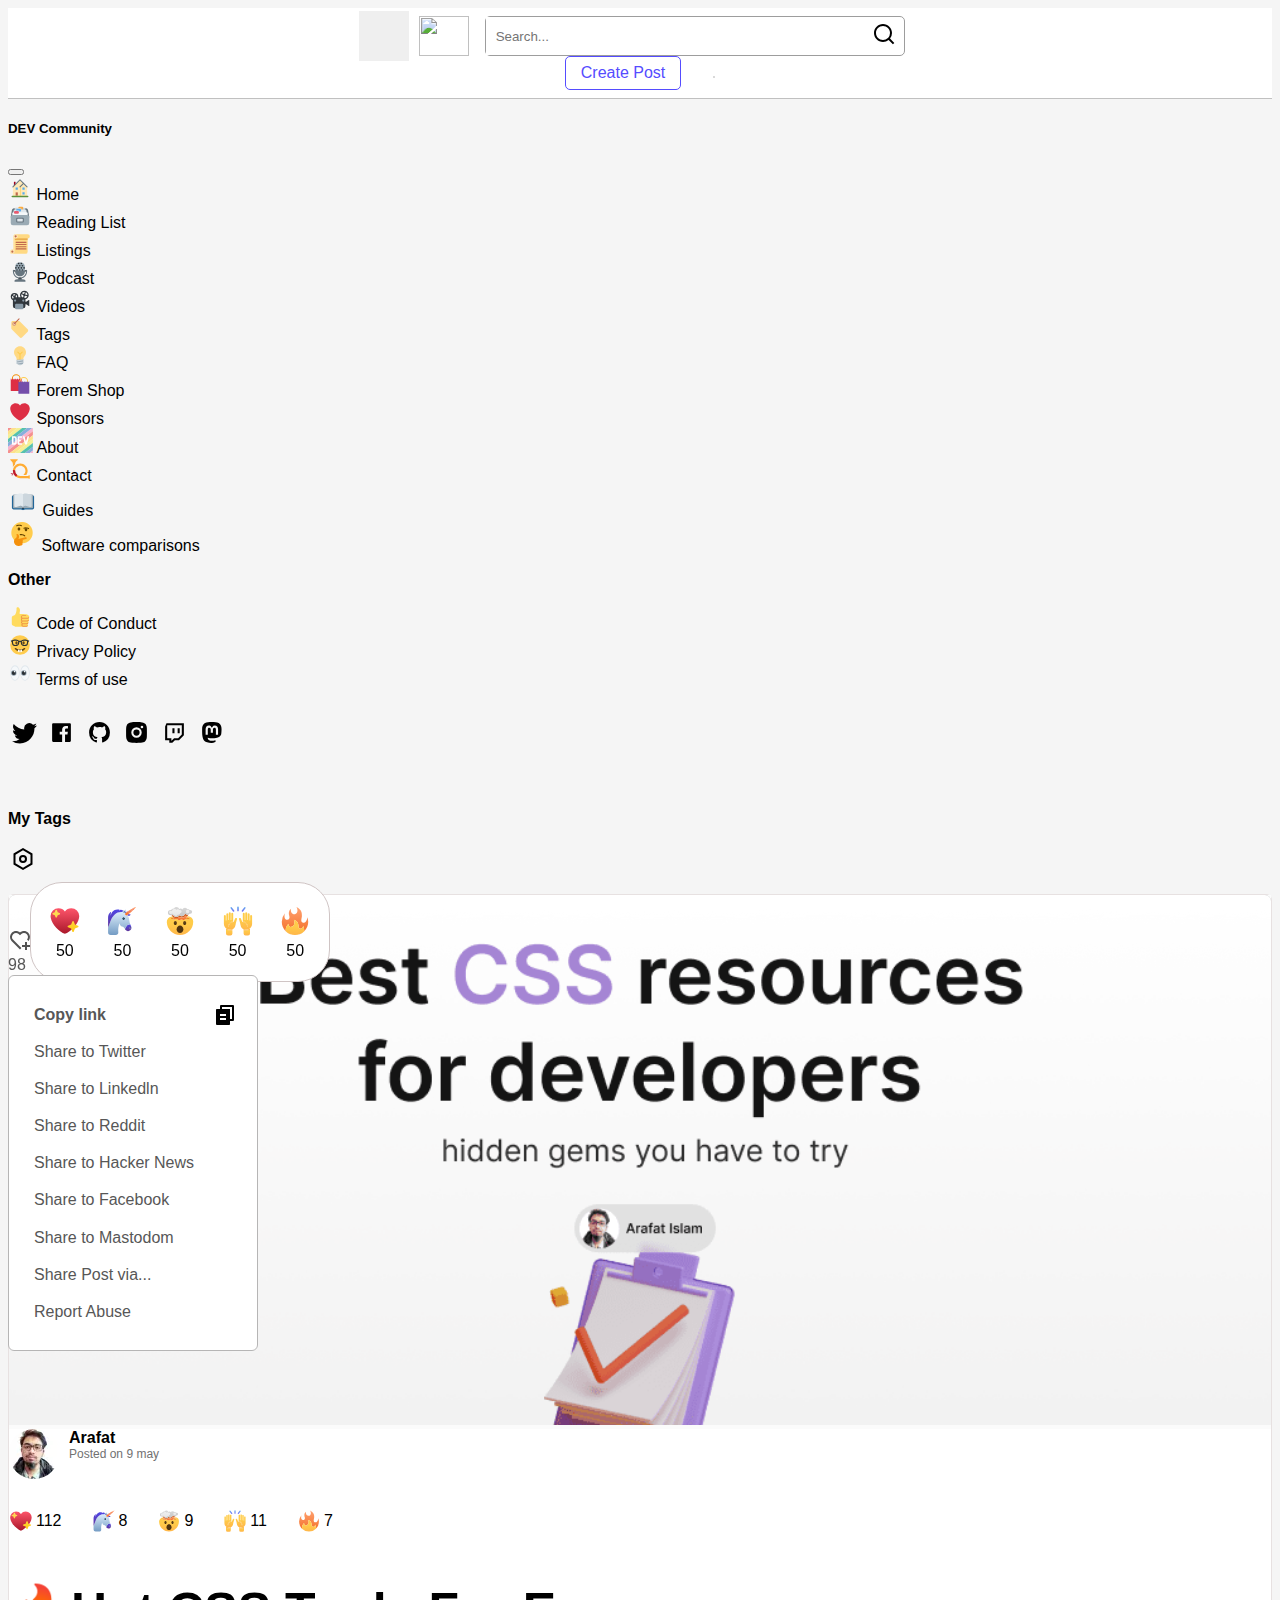
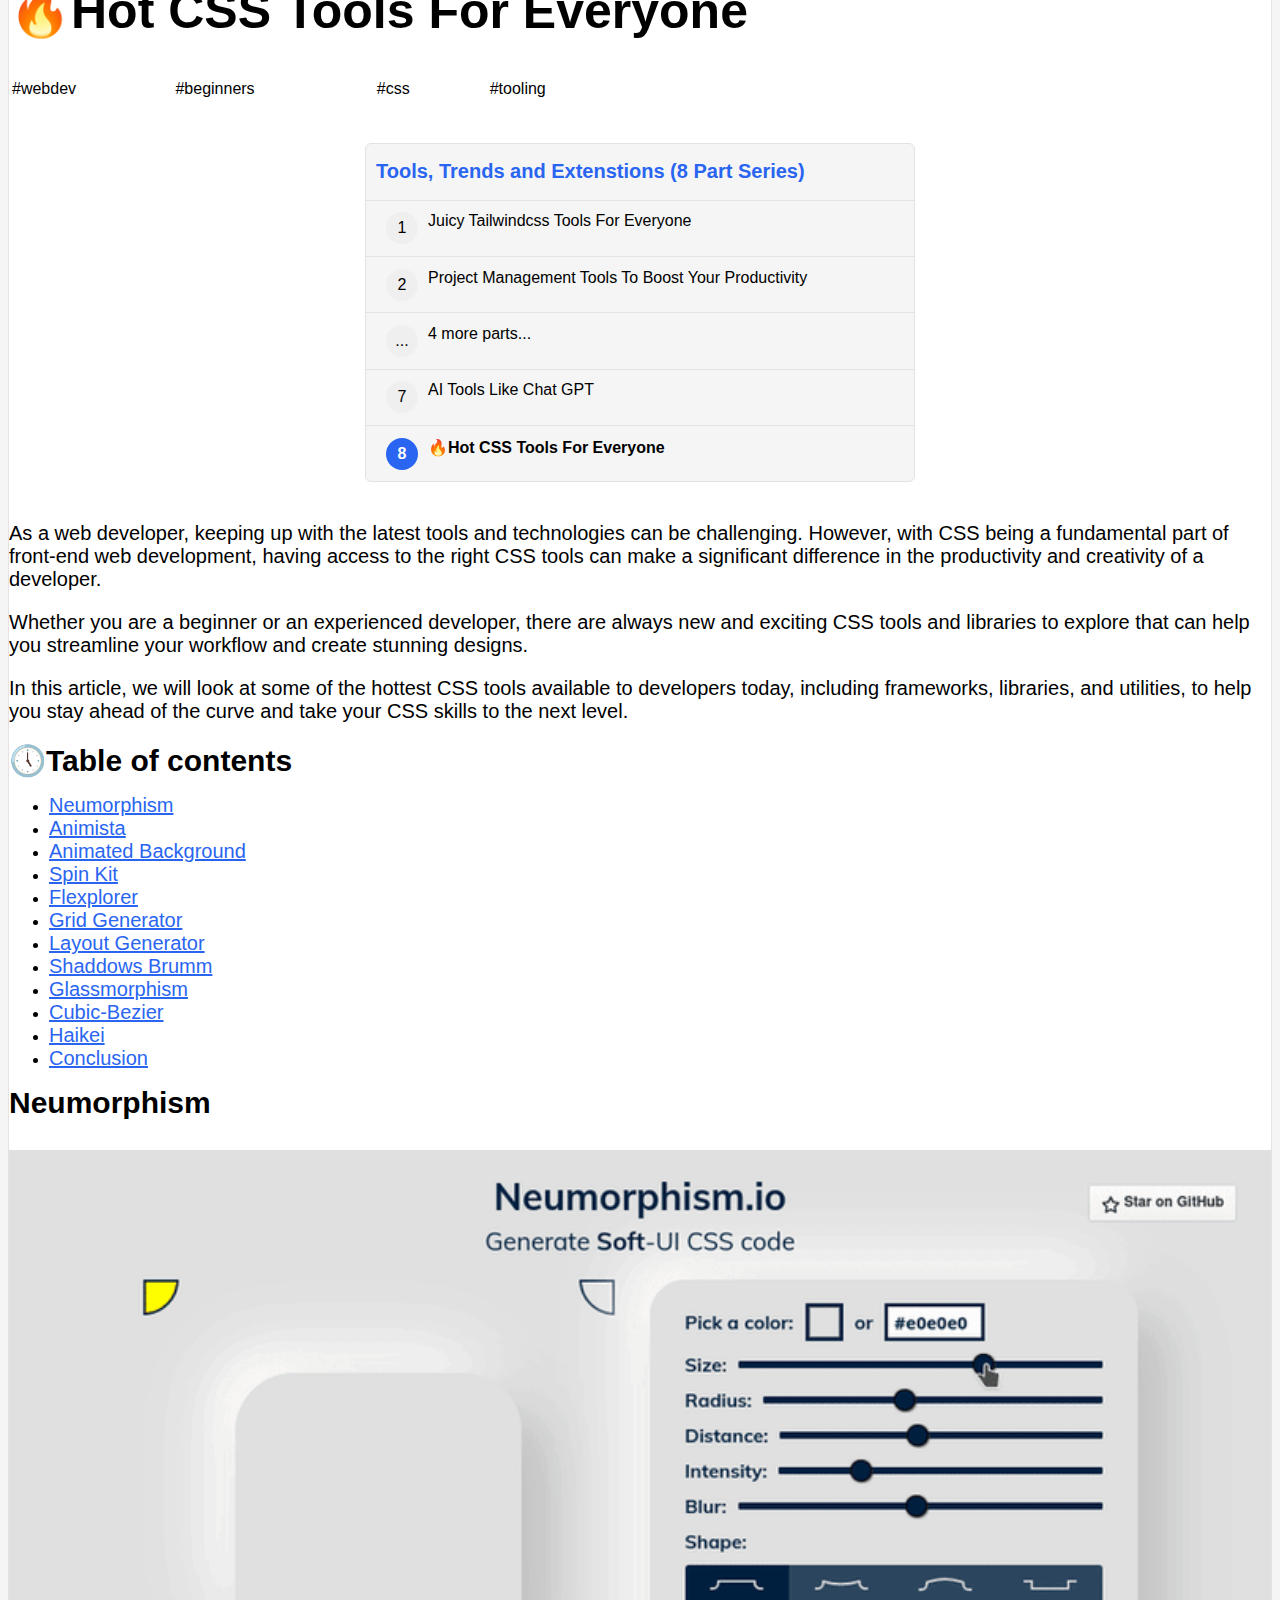
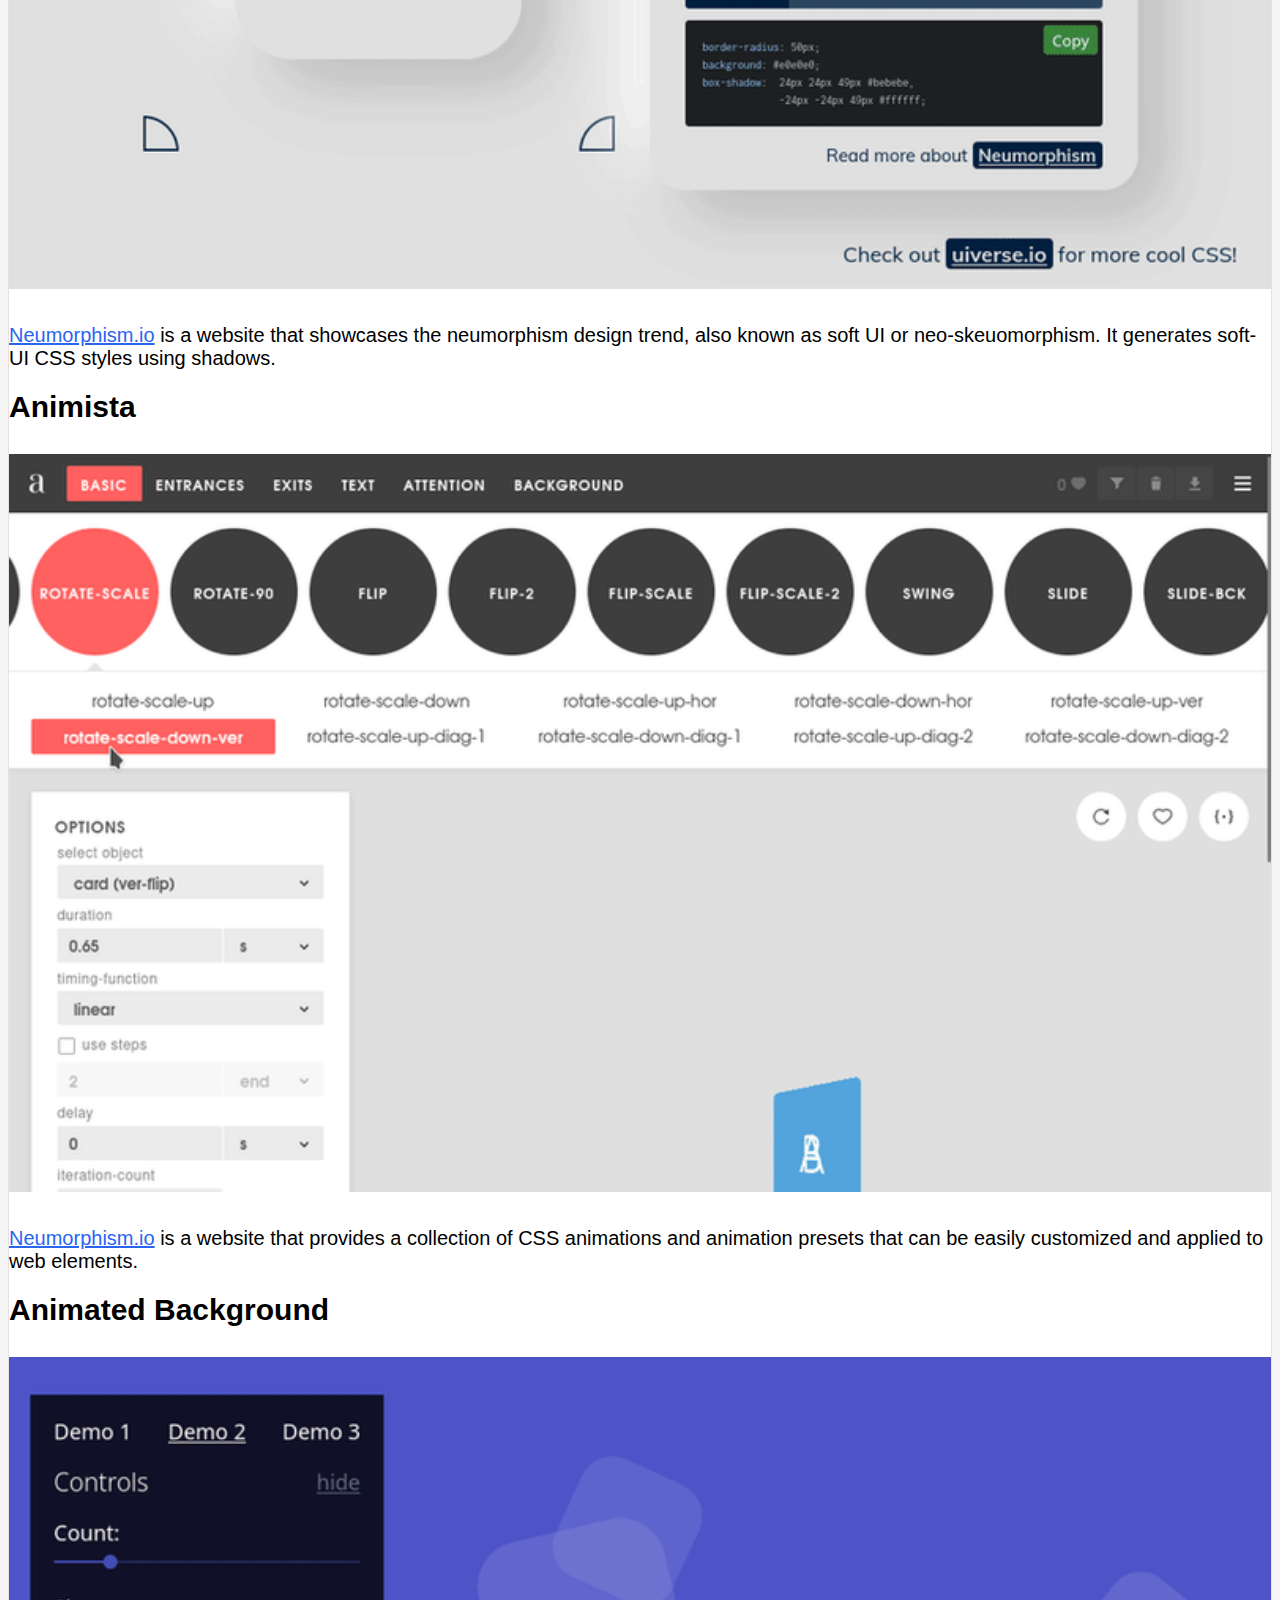
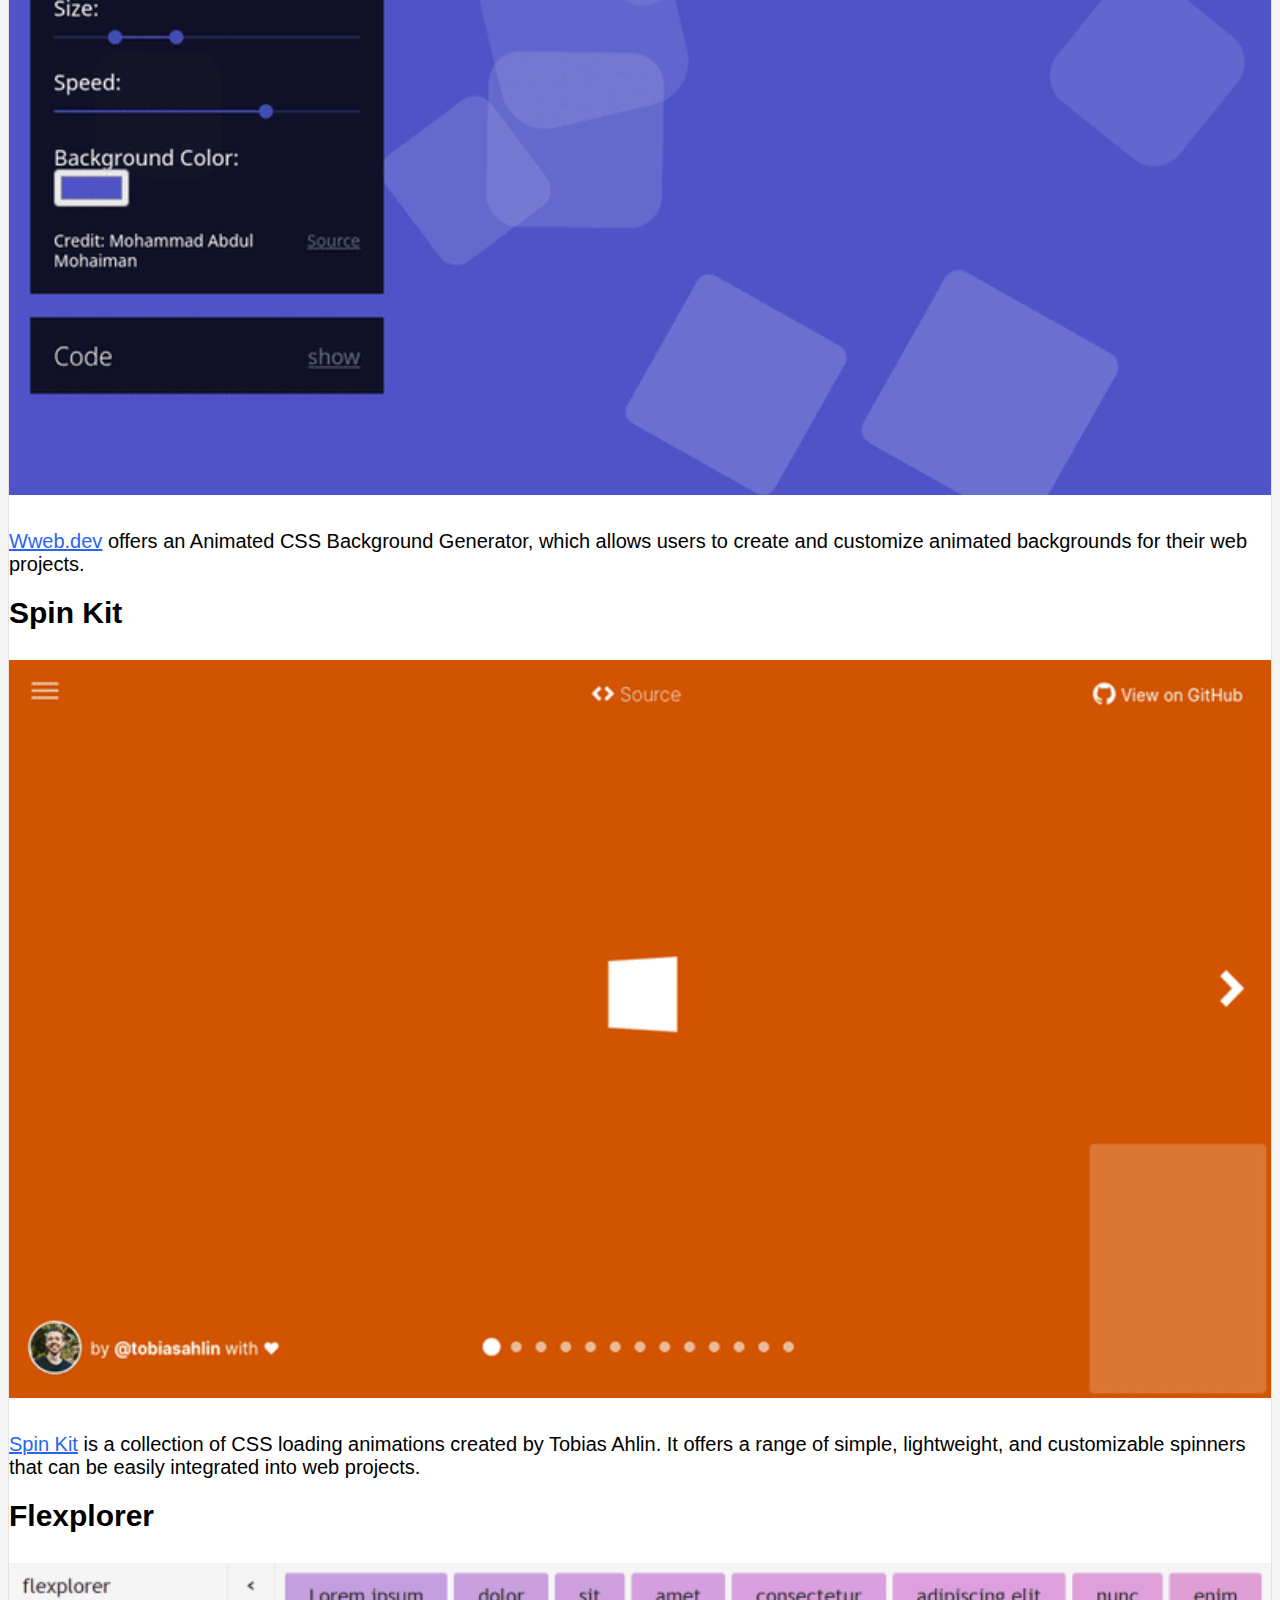
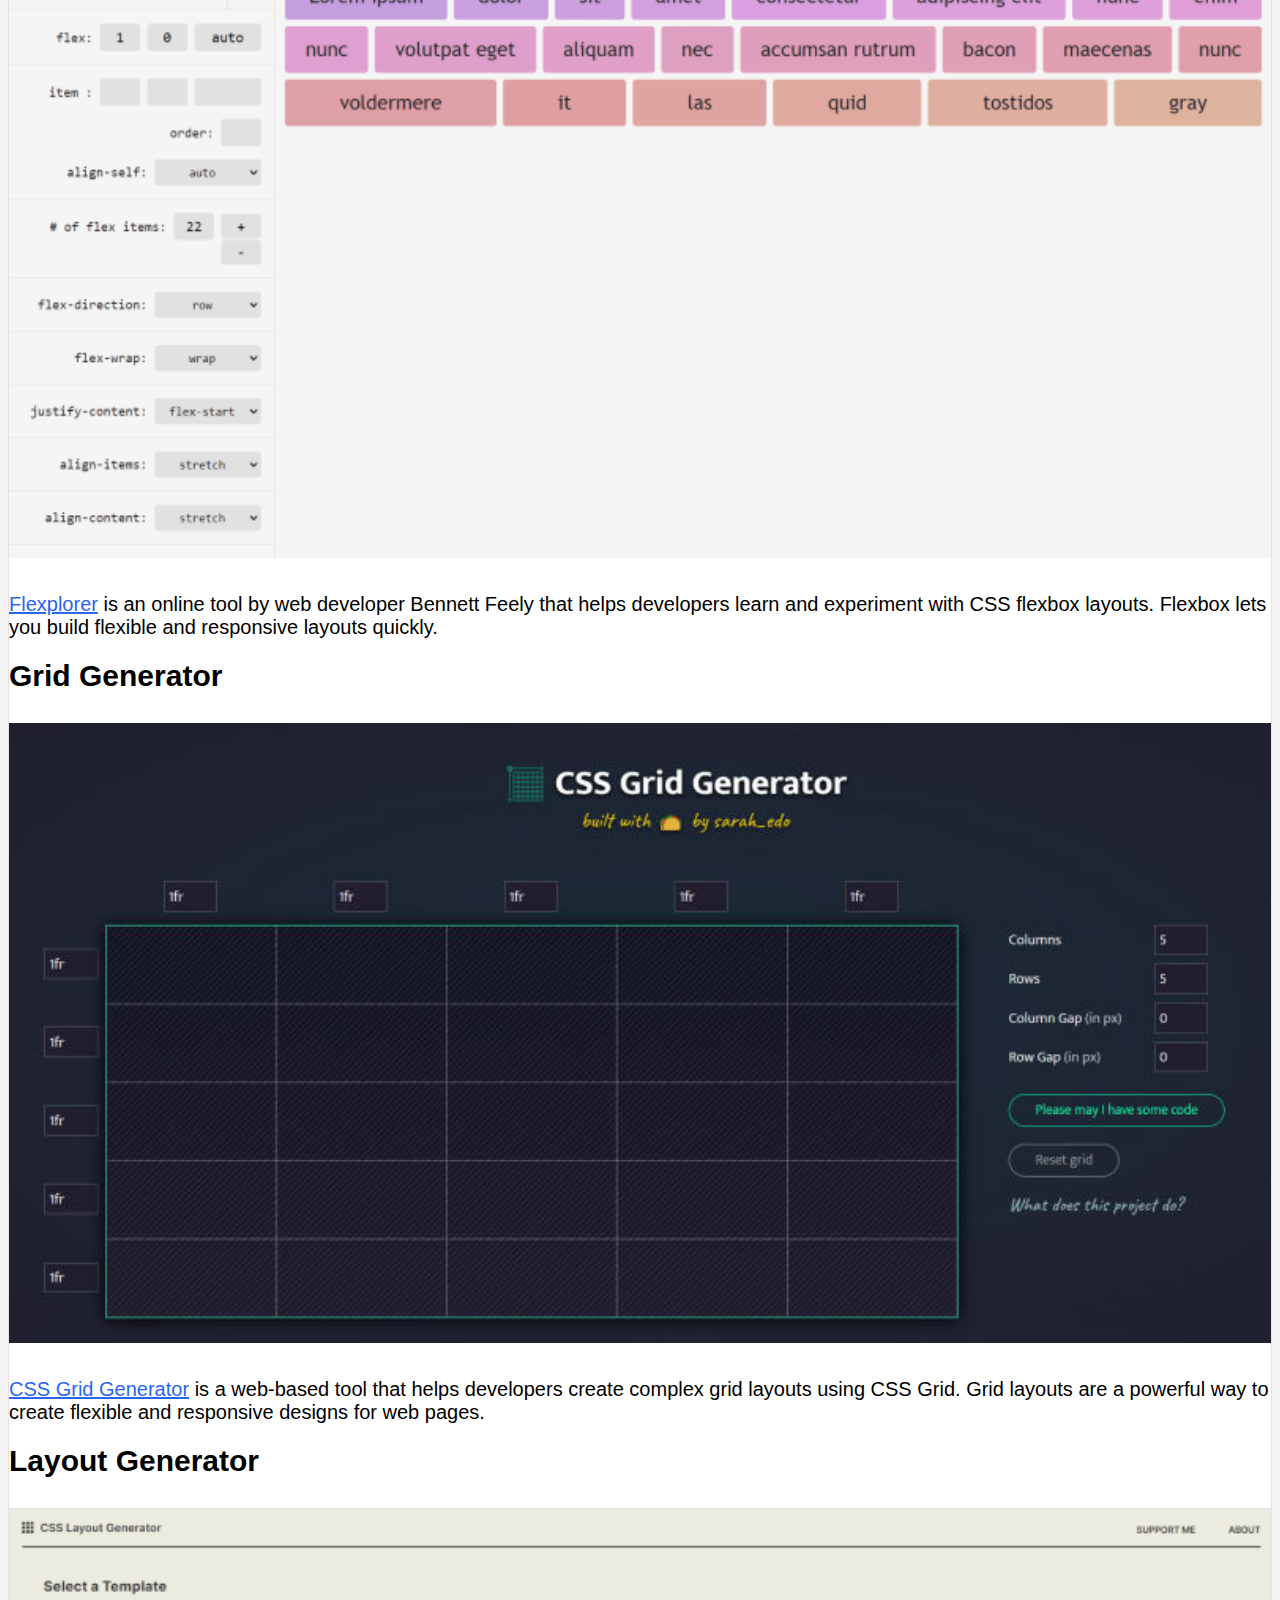
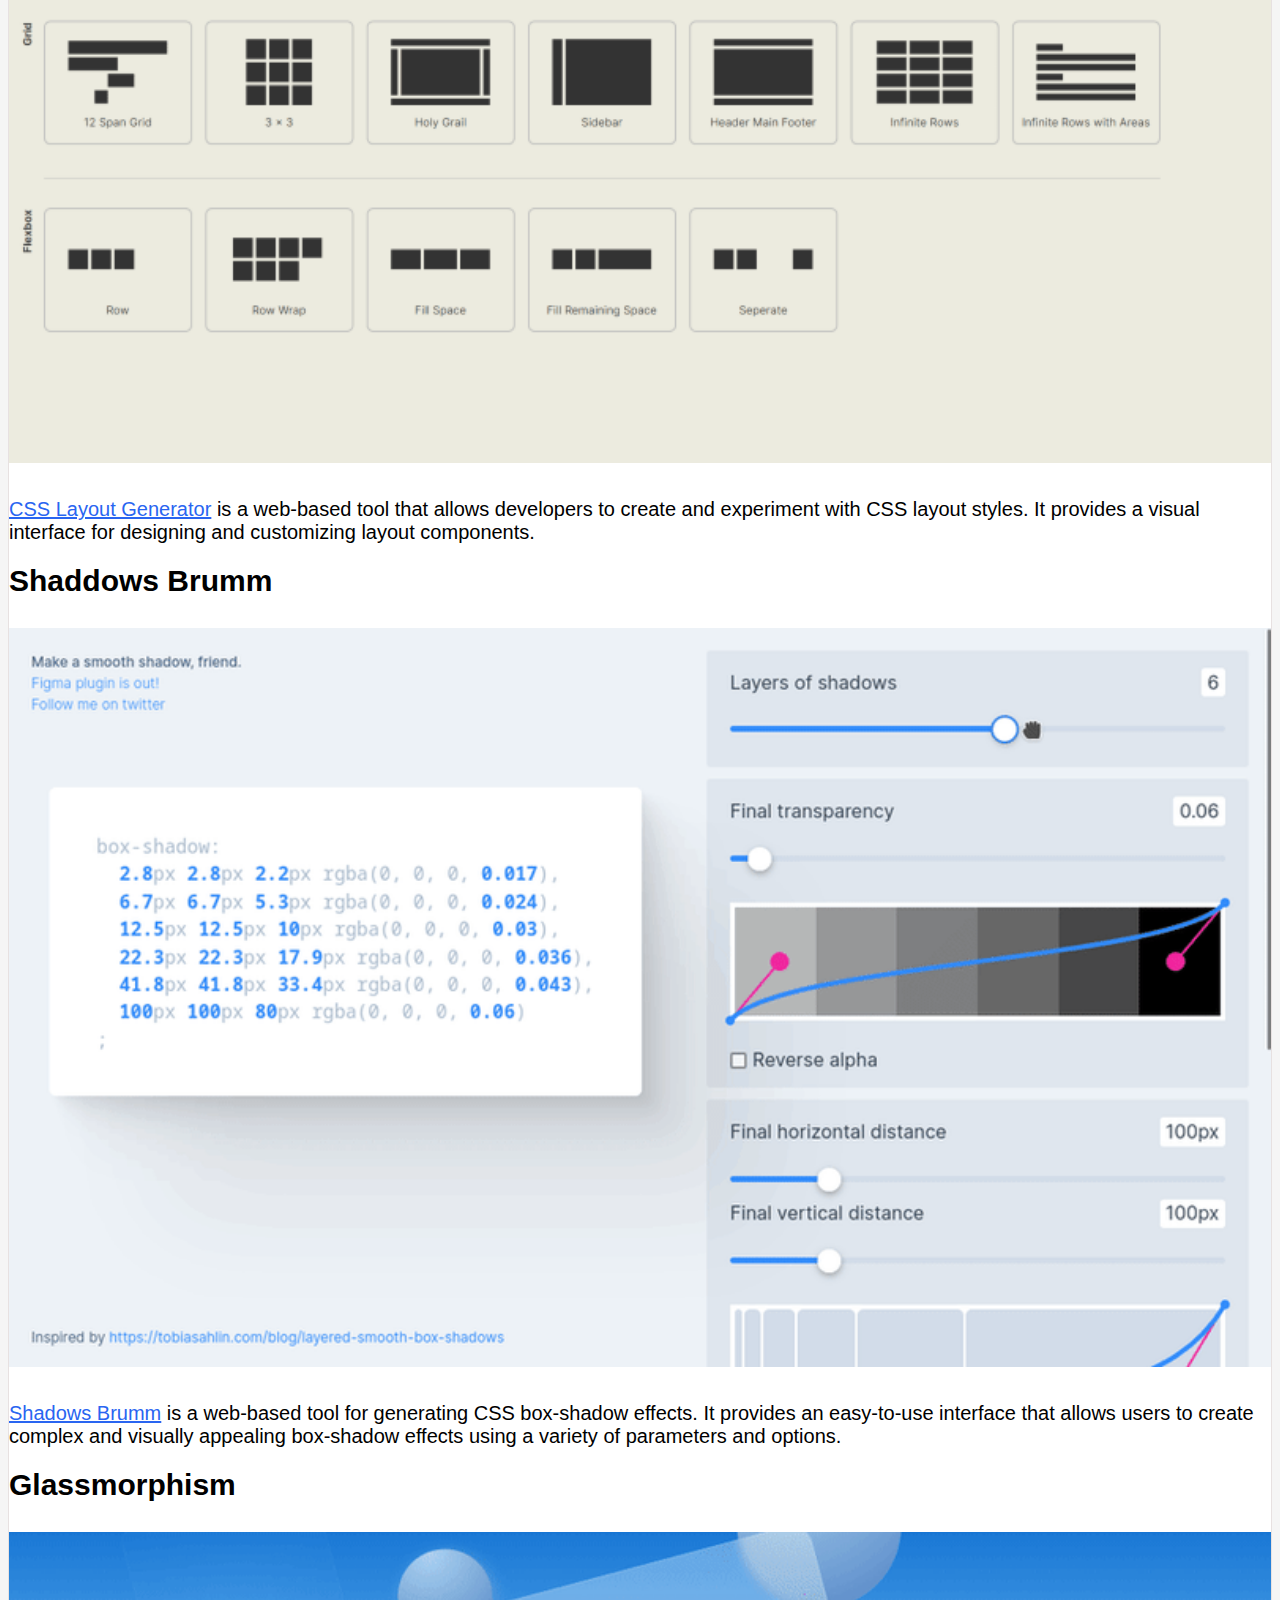
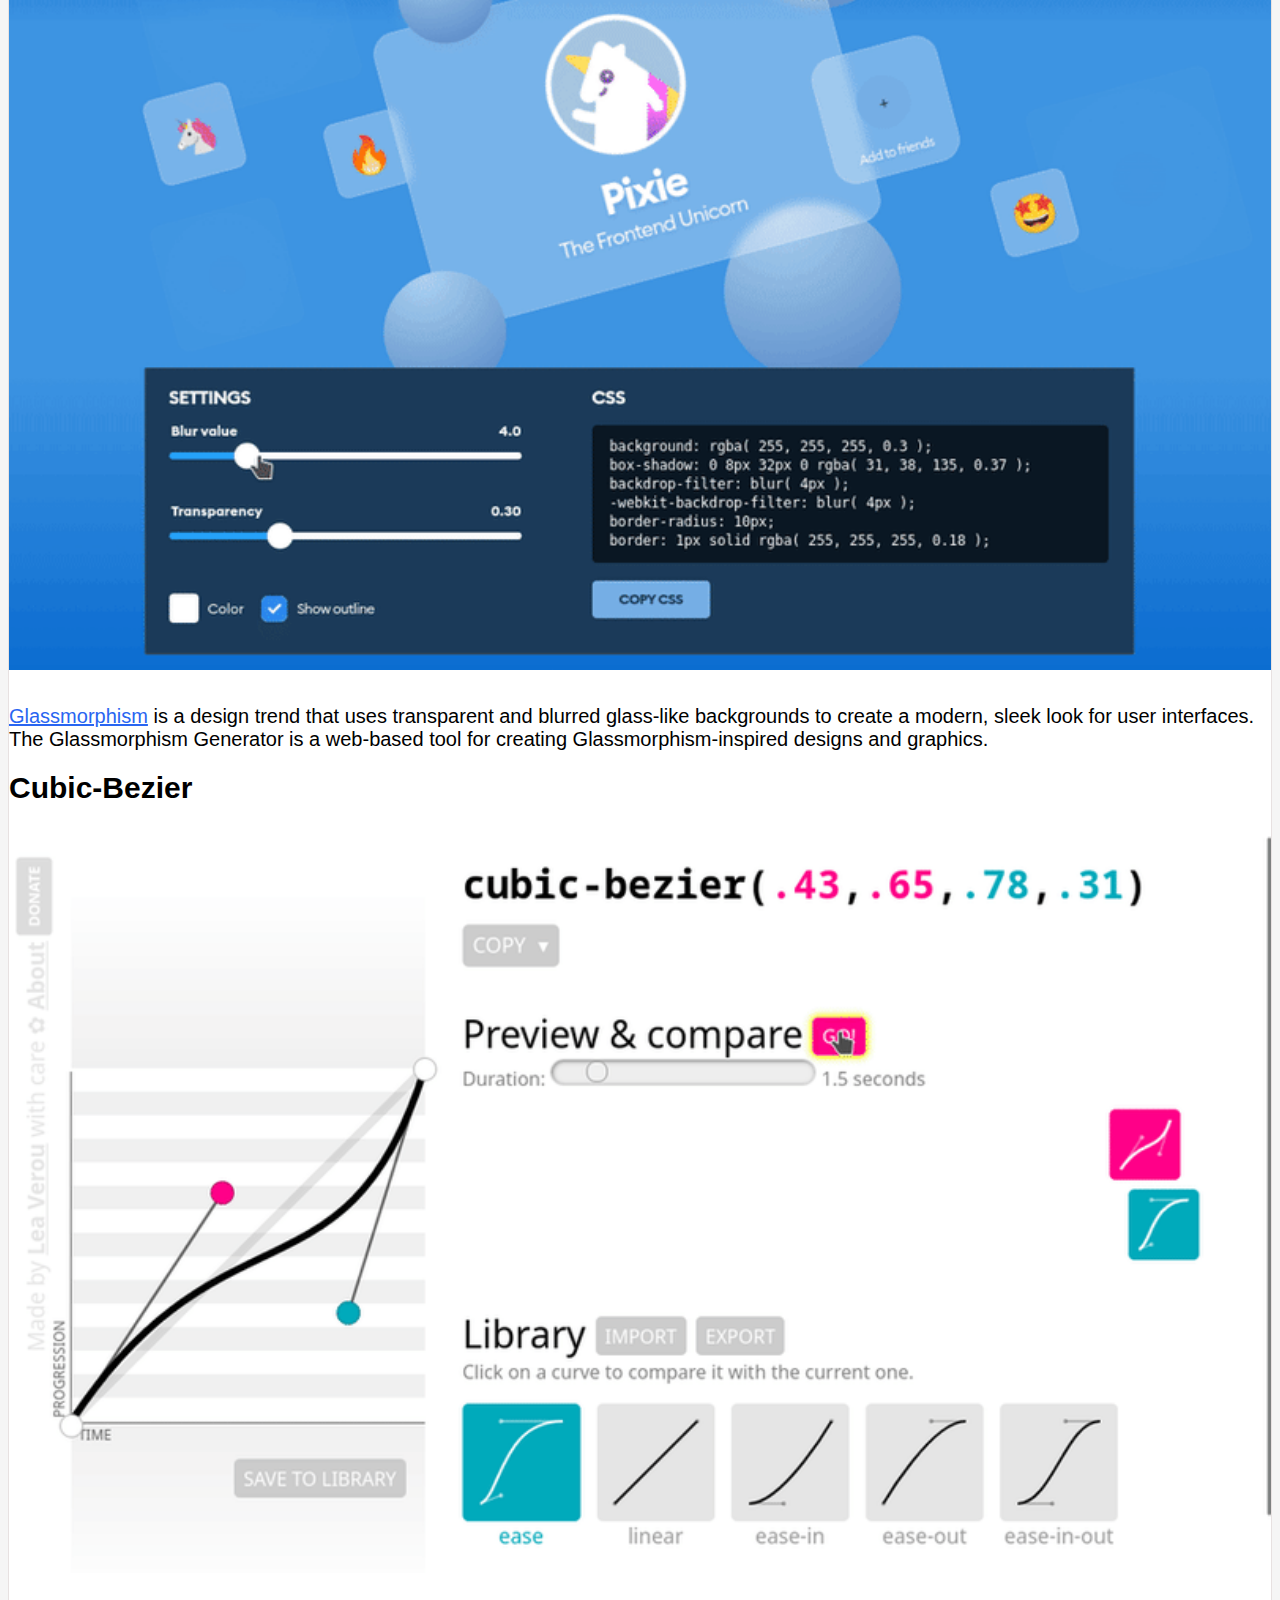
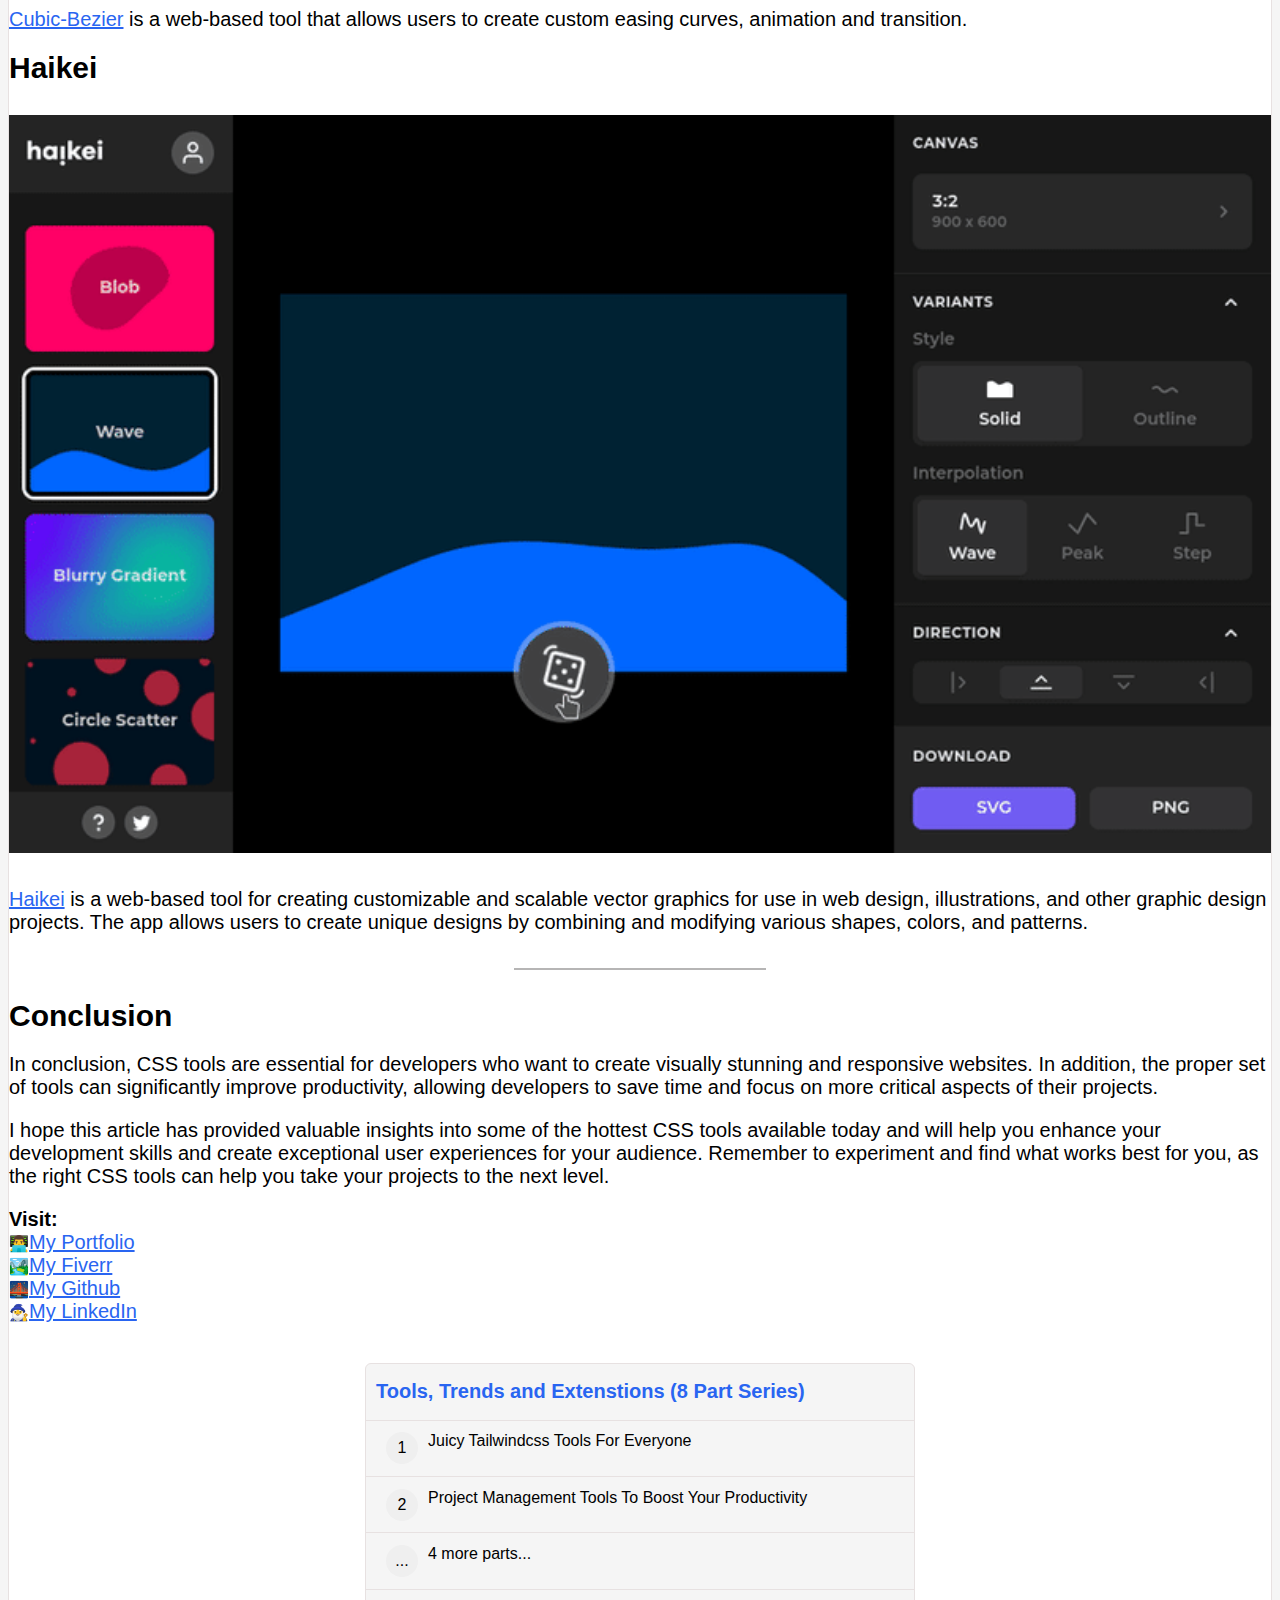
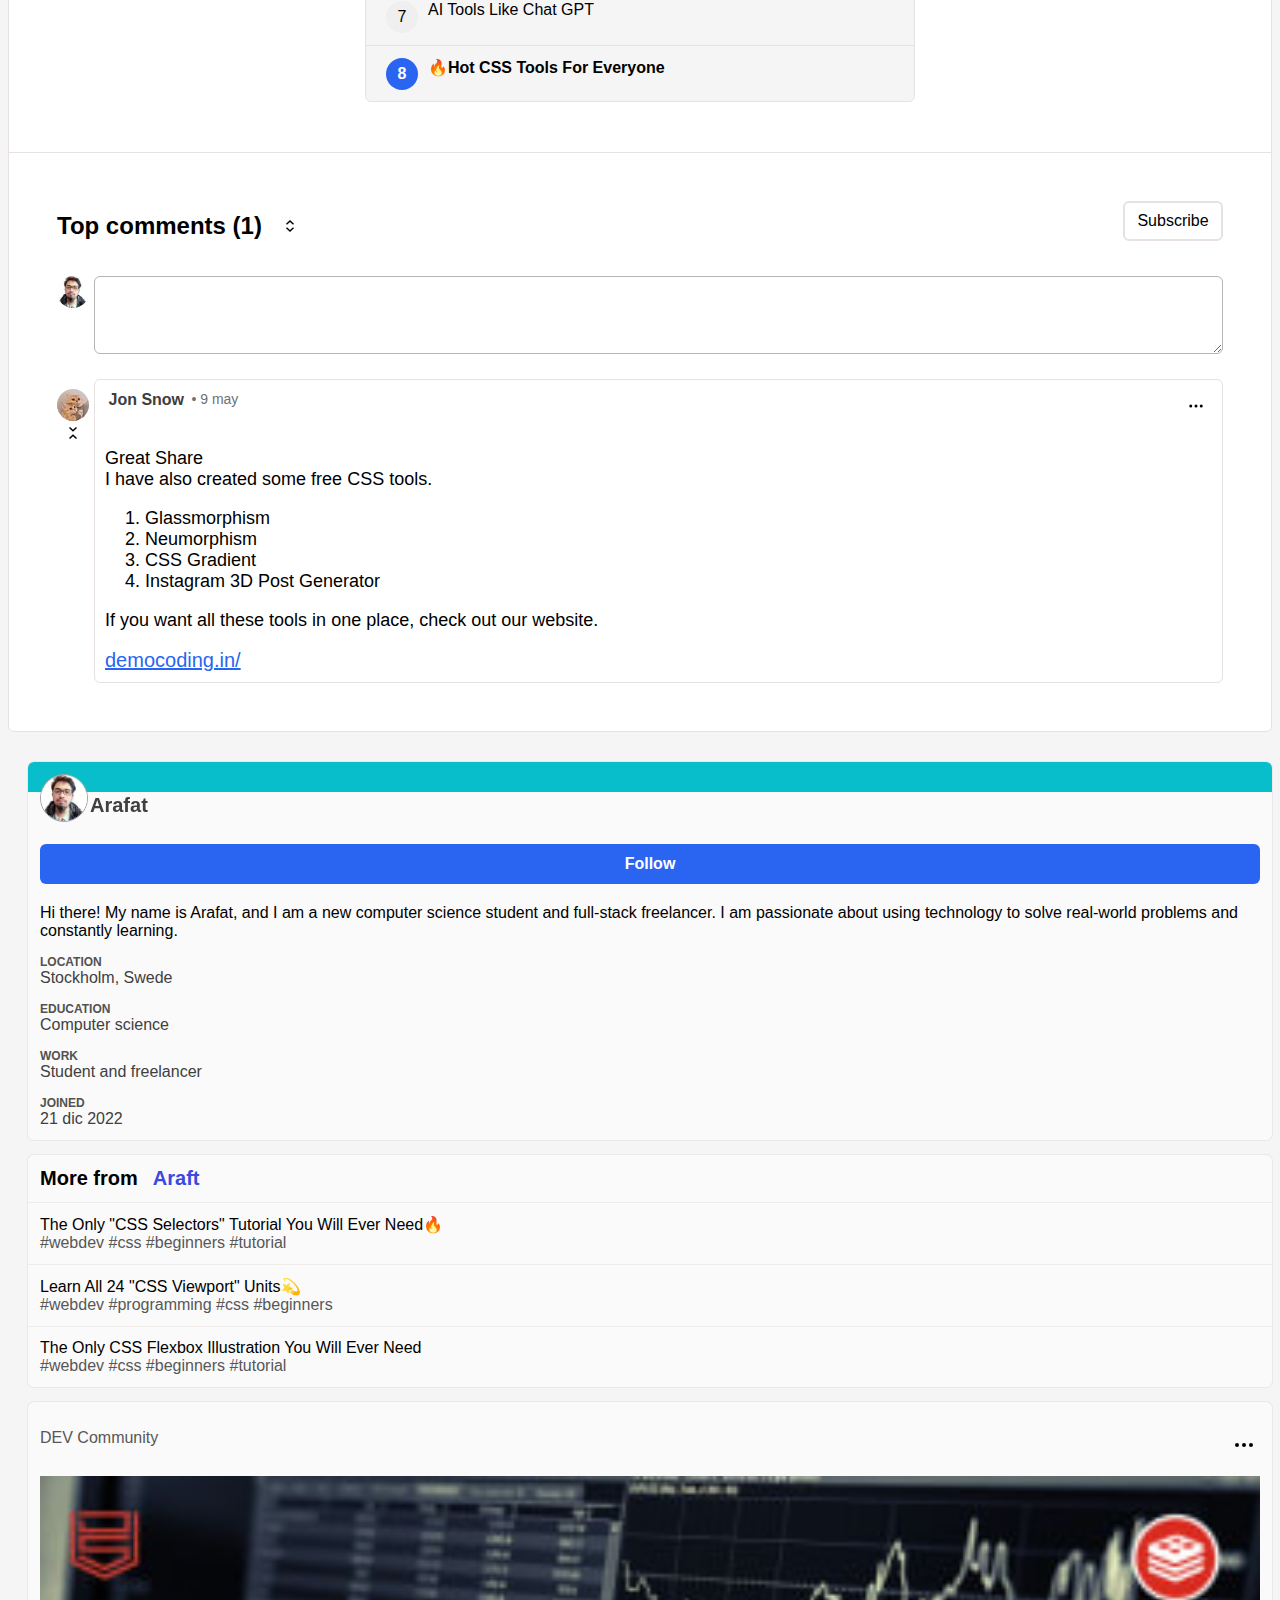
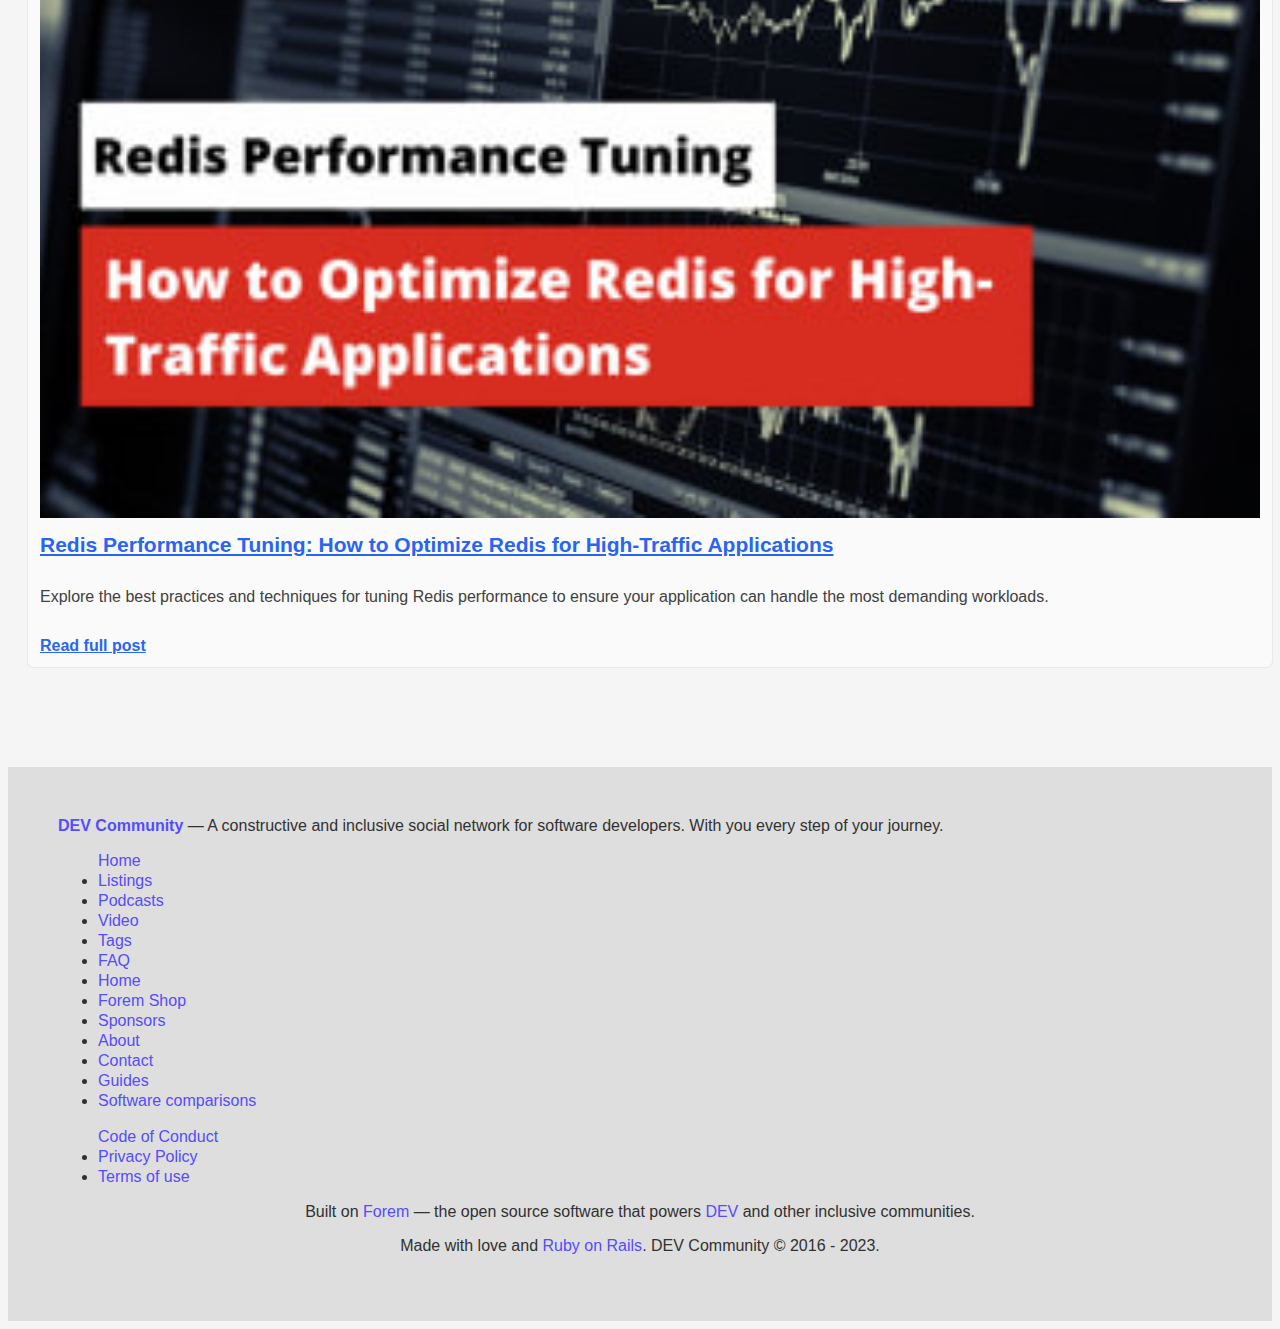
==== commit d284dd4d: "Final commit" ====
--- a/post.html
+++ b/post.html
@@ -46,12 +46,15 @@
               
               <div class="header__container_nav_search_txt">
                   <input class="header__container_nav_search_txt-input" type="text" placeholder="Search...">
-                  <btn class="header__container_nav_search_txt-search" src="" alt=""><i class="fa-sharp fa-regular fa-magnifying-glass search__desktop"></i></btn>
+                  <btn class="header__container_nav_search_txt-search" src="" alt=""><a href="" class="header_container_nav_buttons-search link_search-mobile">
+                    <svg xmlns="http://www.w3.org/2000/svg" width="24" height="24" viewBox="0 0 24 24" aria-hidden="true" class="crayons-icon c-btn__icon" focusable="false"><path d="m18.031 16.617 4.283 4.282-1.415 1.415-4.282-4.283A8.96 8.96 0 0 1 11 20c-4.968 0-9-4.032-9-9s4.032-9 9-9 9 4.032 9 9a8.96 8.96 0 0 1-1.969 5.617zm-2.006-.742A6.977 6.977 0 0 0 18 11c0-3.868-3.133-7-7-7-3.868 0-7 3.132-7 7 0 3.867 3.132 7 7 7a6.977 6.977 0 0 0 4.875-1.975l.15-.15z"></path></svg>
+                  </a></btn>
               </div>
           </div>
           <div class="header__container_nav_buttons">
               <a href="" class="header__container_nav_buttons-search link__search-mobile">
-                  <i class="fa-sharp fa-regular fa-magnifying-glass search__mobile"></i>
+                
+                  <svg xmlns="http://www.w3.org/2000/svg" width="24" height="24" viewBox="0 0 24 24" aria-hidden="true" class="search__mobile" focusable="false"><path d="m18.031 16.617 4.283 4.282-1.415 1.415-4.282-4.283A8.96 8.96 0 0 1 11 20c-4.968 0-9-4.032-9-9s4.032-9 9-9 9 4.032 9 9a8.96 8.96 0 0 1-1.969 5.617zm-2.006-.742A6.977 6.977 0 0 0 18 11c0-3.868-3.133-7-7-7-3.868 0-7 3.132-7 7 0 3.867 3.132 7 7 7a6.977 6.977 0 0 0 4.875-1.975l.15-.15z"></path></svg>
               </a>
               <a class="header__container_nav_buttons-create" href="">Create Post</a>
               <a class="header__container_nav_buttons-bell" href="">
@@ -1061,34 +1064,6 @@
             </div>
           </div>
 
-          Lorem ipsum dolor sit amet consectetur adipisicing elit. Dignissimos
-          reiciendis, sit at odio optio eligendi, doloribus architecto id aut ad
-          saepe quibusdam quisquam inventore perferendis maxime itaque iure
-          voluptatem eum! Molestiae, dolor? Porro adipisci dignissimos omnis
-          voluptates sunt earum unde, in ducimus laborum quo. Accusantium
-          necessitatibus quibusdam ad repellendus totam ullam, dolorum assumenda
-          facilis laborum recusandae asperiores? Minus, incidunt quo? Aperiam
-          natus voluptatum deleniti modi molestias, dolorem, dignissimos nulla
-          veniam, vel accusamus aut. Perferendis, eos dolor voluptates deserunt
-          consequatur ipsa nisi molestias a fugit laudantium, veritatis illo sed
-          labore assumenda. Tempora iusto dolore dolorem quo saepe, voluptates
-          odit doloribus, pariatur cupiditate, ratione deleniti accusamus culpa
-          similique? Dolor eveniet necessitatibus sint ad animi nam ipsum esse,
-          beatae ex veritatis tempora similique. Repellat esse numquam
-          voluptates quisquam sapiente dolorem sequi eos error. Nihil nulla
-          fugiat dolor veritatis, facilis suscipit, quos neque mollitia ullam
-          temporibus illum fugit, labore aperiam id placeat consequuntur
-          necessitatibus. Odit tenetur architecto magnam harum quam suscipit
-          fugiat consequuntur dolorum, maxime reiciendis dolor nobis facilis
-          nemo, quo fugit nisi vero ducimus magni eum reprehenderit? Repellendus
-          temporibus a excepturi libero omnis. Tenetur sed ullam laudantium id!
-          Qui, eaque? Molestias corrupti omnis pariatur tempore perspiciatis
-          nesciunt tempora, repellendus sequi aperiam aliquid explicabo, vel,
-          doloribus ab delectus dolorem quibusdam! Repellat placeat labore
-          mollitia! Ad doloremque eius non debitis qui ipsa, quidem vero
-          inventore, corrupti neque, asperiores accusamus totam cumque dolorem
-          temporibus fugit similique? Dolores incidunt tenetur eum quae
-          exercitationem quasi, aspernatur vero deleniti.
         </main>
         <aside class="col-12 col-sm-12 col-md-11 col-lg-3 main__container_right">
           <div class="main__container_right_container">
@@ -1271,5 +1246,113 @@
         </aside>
       </div>
     </div>
+    <footer class="footer__container ">
+      <div class="sub__footer d-flex flex-column justify-content-center align-items-center flex-wrap">
+        <div class="footer__dev_community d-flex justify-content-center align-items-center flex-wrap">
+            <a href="#" class="footer__link-community link-style">DEV Community </a>
+            — A constructive and inclusive social network for software developers.
+            With you every step of your journey.
+        </div>
+        <div class="footer__links-list">
+            <ul class="footer__ul d-flex justify-content-center align-items-center flex-wrap">
+                <li class="footer__li ftl1">
+                    <a href="#" class="footer__li-link link-style">
+                        Home
+                    </a>
+                </li>
+                <li class="footer__li ftl2">
+                    <a href="#" class="footer__li-link link-style">
+                        Listings
+                    </a>
+                </li>
+                <li class="footer__li ftl3">
+                    <a href="#" class="footer__li-link link-style">
+                        Podcasts
+                    </a>
+                </li>
+                <li class="footer__li ftl4">
+                    <a href="#" class="footer__li-link link-style">
+                        Video
+                    </a>
+                </li>
+                <li class="footer__li ftl5">
+                    <a href="#" class="footer__li-link link-style">
+                        Tags
+                    </a>
+                </li>
+                <li class="footer__li ftl6">
+                    <a href="#" class="footer__li-link link-style">
+                        FAQ
+                    </a>
+                </li>
+                <li class="footer__li ftl6">
+                    <a href="#" class="footer__li-link link-style">
+                        Home
+                    </a>
+                </li>
+                <li class="footer__li ftl8">
+                    <a href="#" class="footer__li-link link-style">
+                        Forem Shop
+                    </a>
+                </li>
+                <li class="footer__li ftl9">
+                    <a href="#" class="footer__li-link link-style">
+                        Sponsors
+                    </a>
+                </li>
+                <li class="footer__li ftl10">
+                    <a href="#" class="footer__li-link link-style">
+                        About
+                    </a>
+                </li>
+                <li class="footer__li ftl11">
+                    <a href="#" class="footer__li-link link-style">
+                        Contact
+                    </a>
+                </li>
+                <li class="footer__li ftl12">
+                    <a href="#" class="footer__li-link link-style">
+                        Guides
+                    </a>
+                </li>
+                <li class="footer__li ftl13">
+                    <a href="#" class="footer__li-link link-style">
+                        Software comparisons
+                    </a>
+                </li>
+            </ul>
+        </div>
+        <div class="footer__code__privacity__terms">
+            <ul class="footer__ul d-flex justify-content-center align-items-center flex-wrap">
+                <li class="footer__li-cpt ftl__cpt-1">
+                    <a href="#" class="footer__li-link link-style">
+                        Code of Conduct
+                    </a>
+                </li>
+                <li class="footer__li-cpt ftl__cpt-2">
+                    <a href="#" class="footer__li-link link-style">
+                        Privacy Policy
+                    </a>
+                </li>
+                <li class="footer__li-cpt ftl__cpt-3">
+                    <a href="#" class="footer__li-link link-style">
+                        Terms of use
+                    </a>
+                </li>
+            </ul>
+        </div>
+        <div class="footer__all_rights d-flex flex-column justify-content-center align-items-center flex-wrap">
+            <p class="footer__build">
+                Built on <a href="" class="link-style">Forem</a>
+                 — the open source software that powers
+                 <a href="" class="link-style">DEV </a>and other inclusive communities.
+            </p>
+            <p class="footer__made">
+                Made with love and <a href="" class="link-style">Ruby on Rails</a>.
+                 DEV Community © 2016 - 2023.
+            </p>
+        </div>
+      </div>
+    </footer>
   </body>
 </html>
